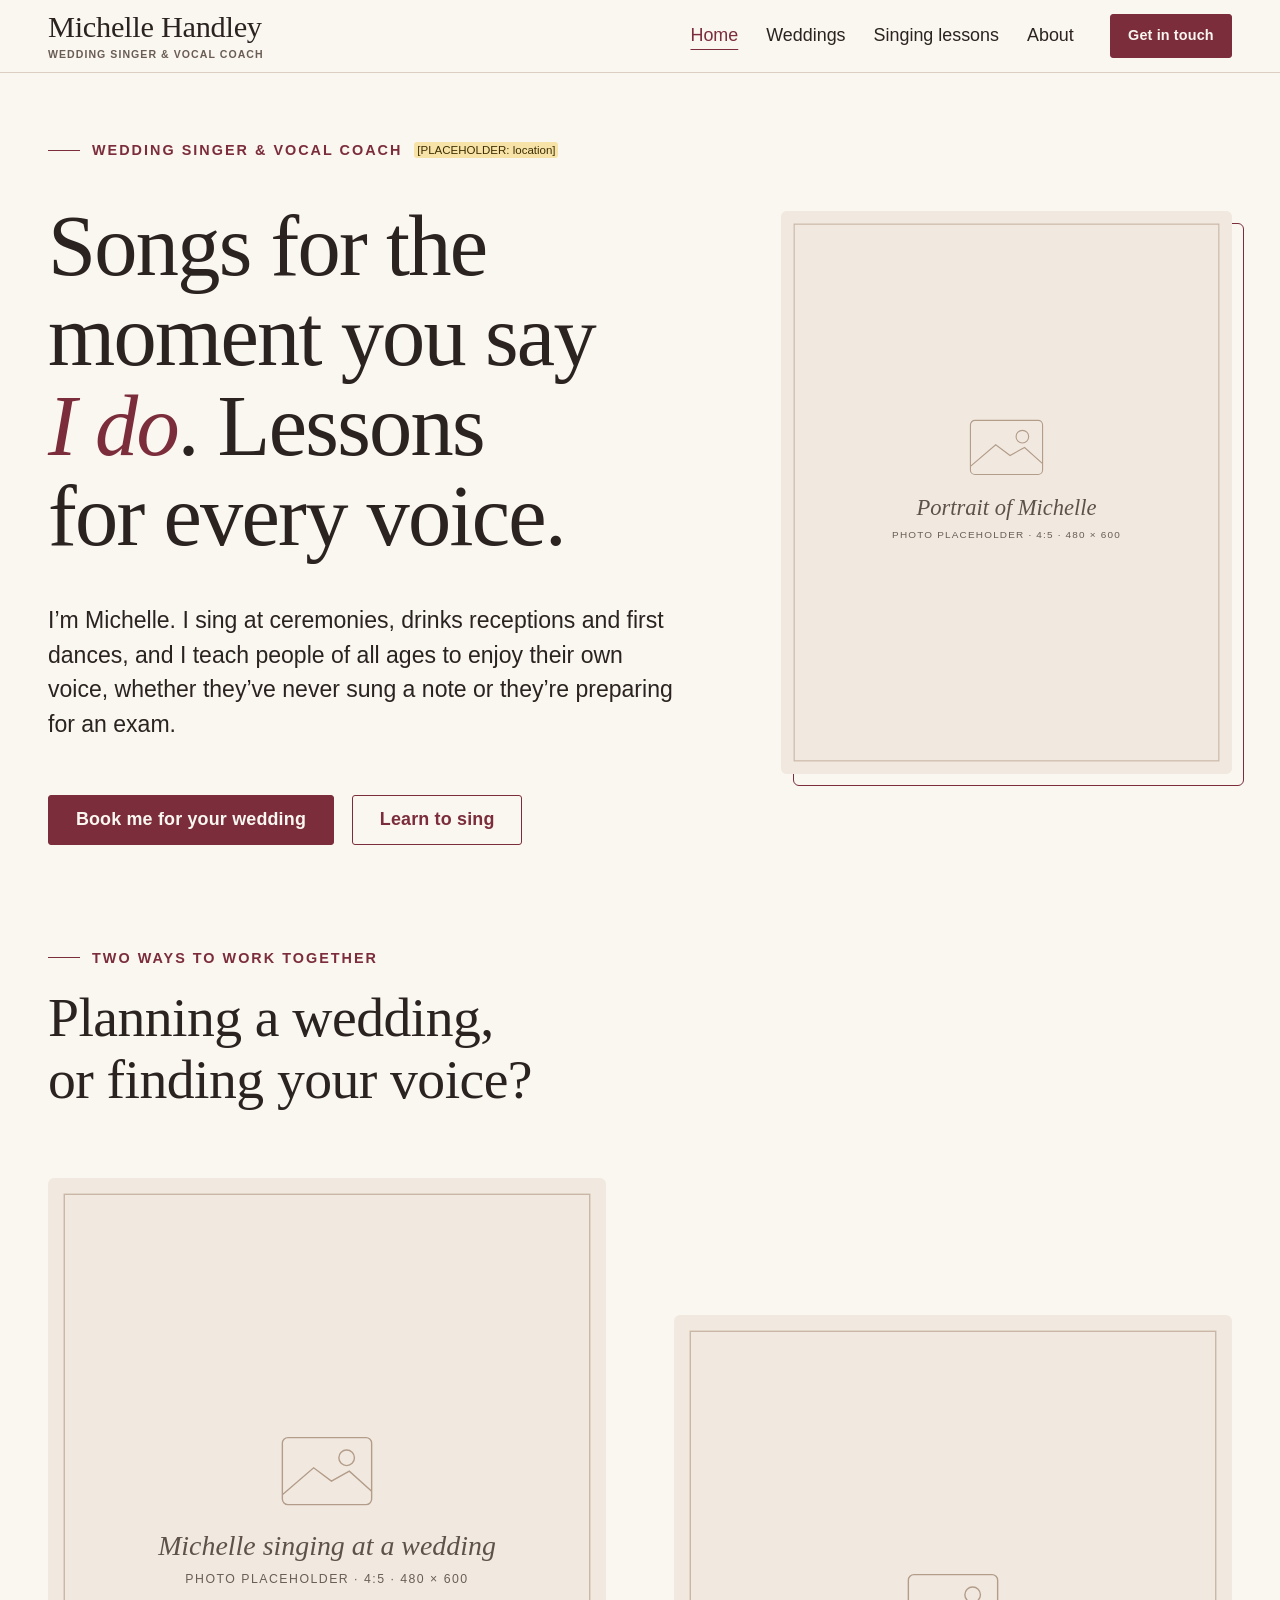
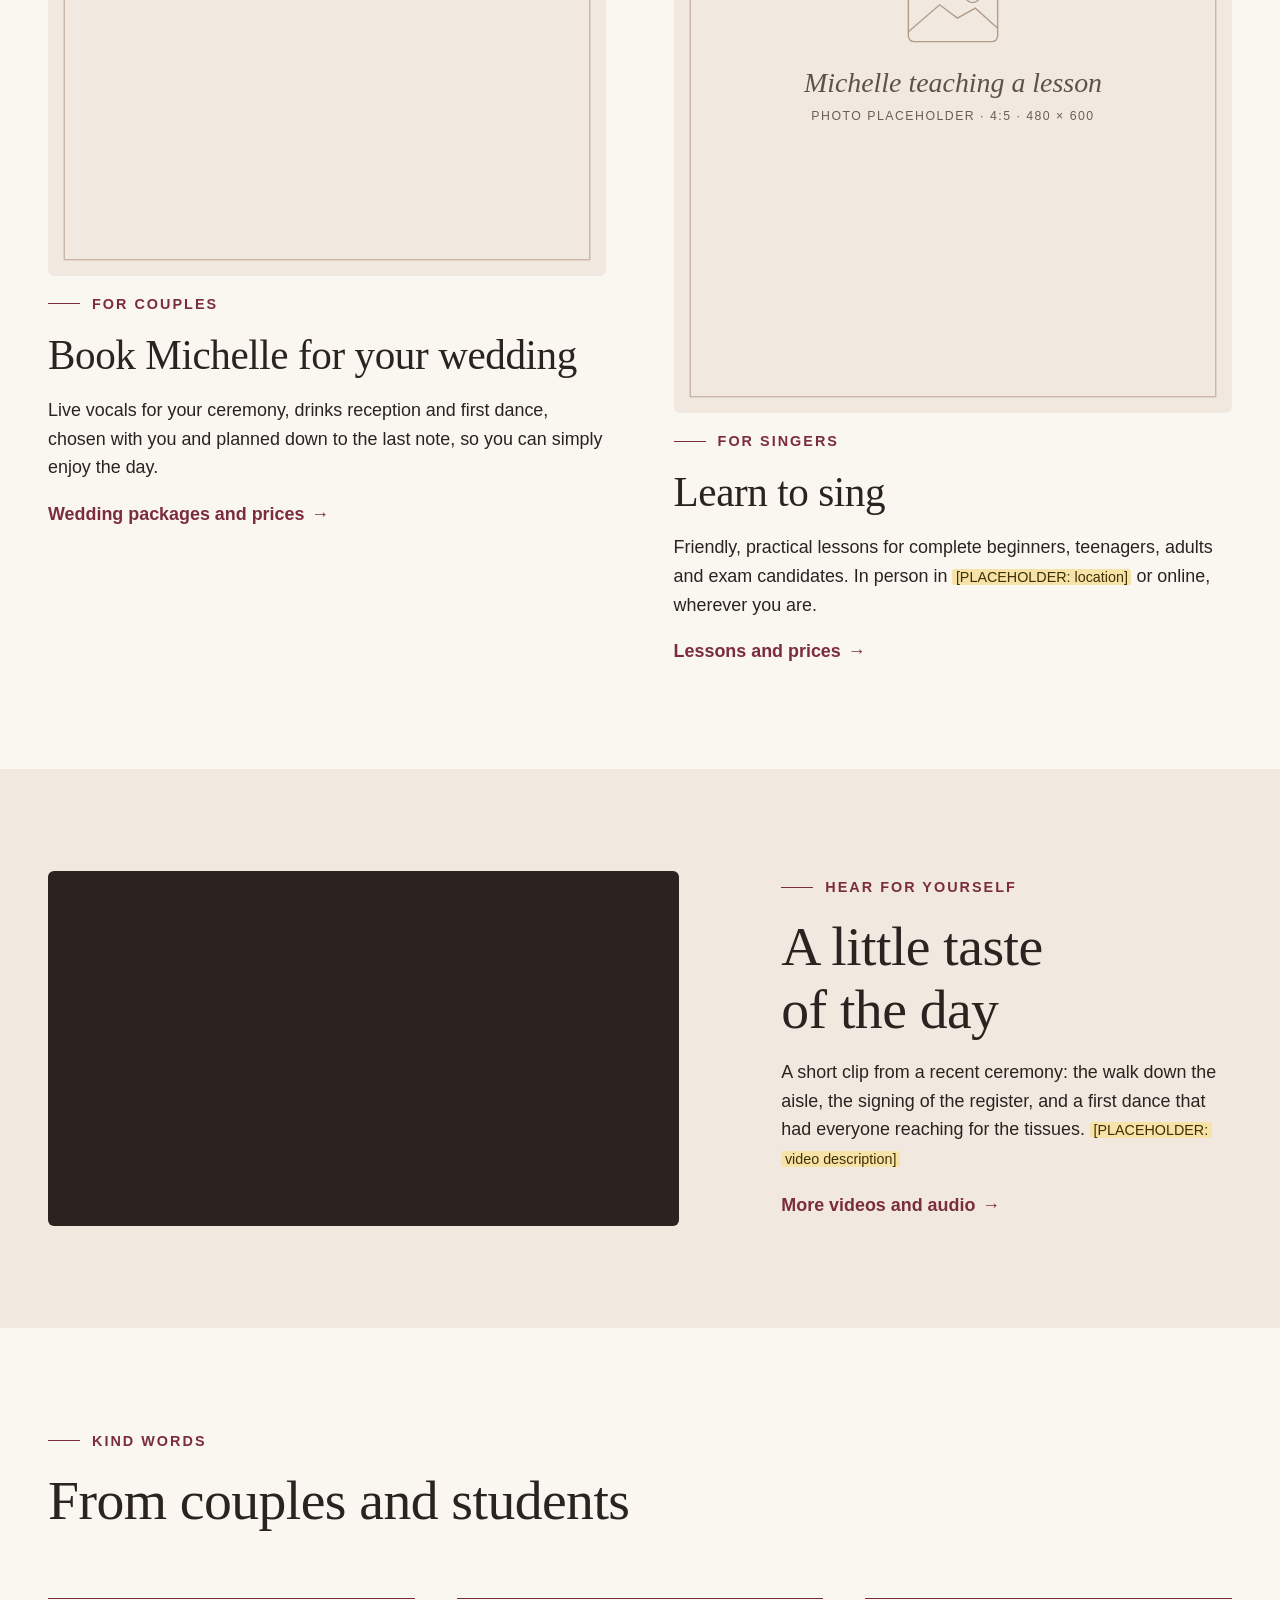
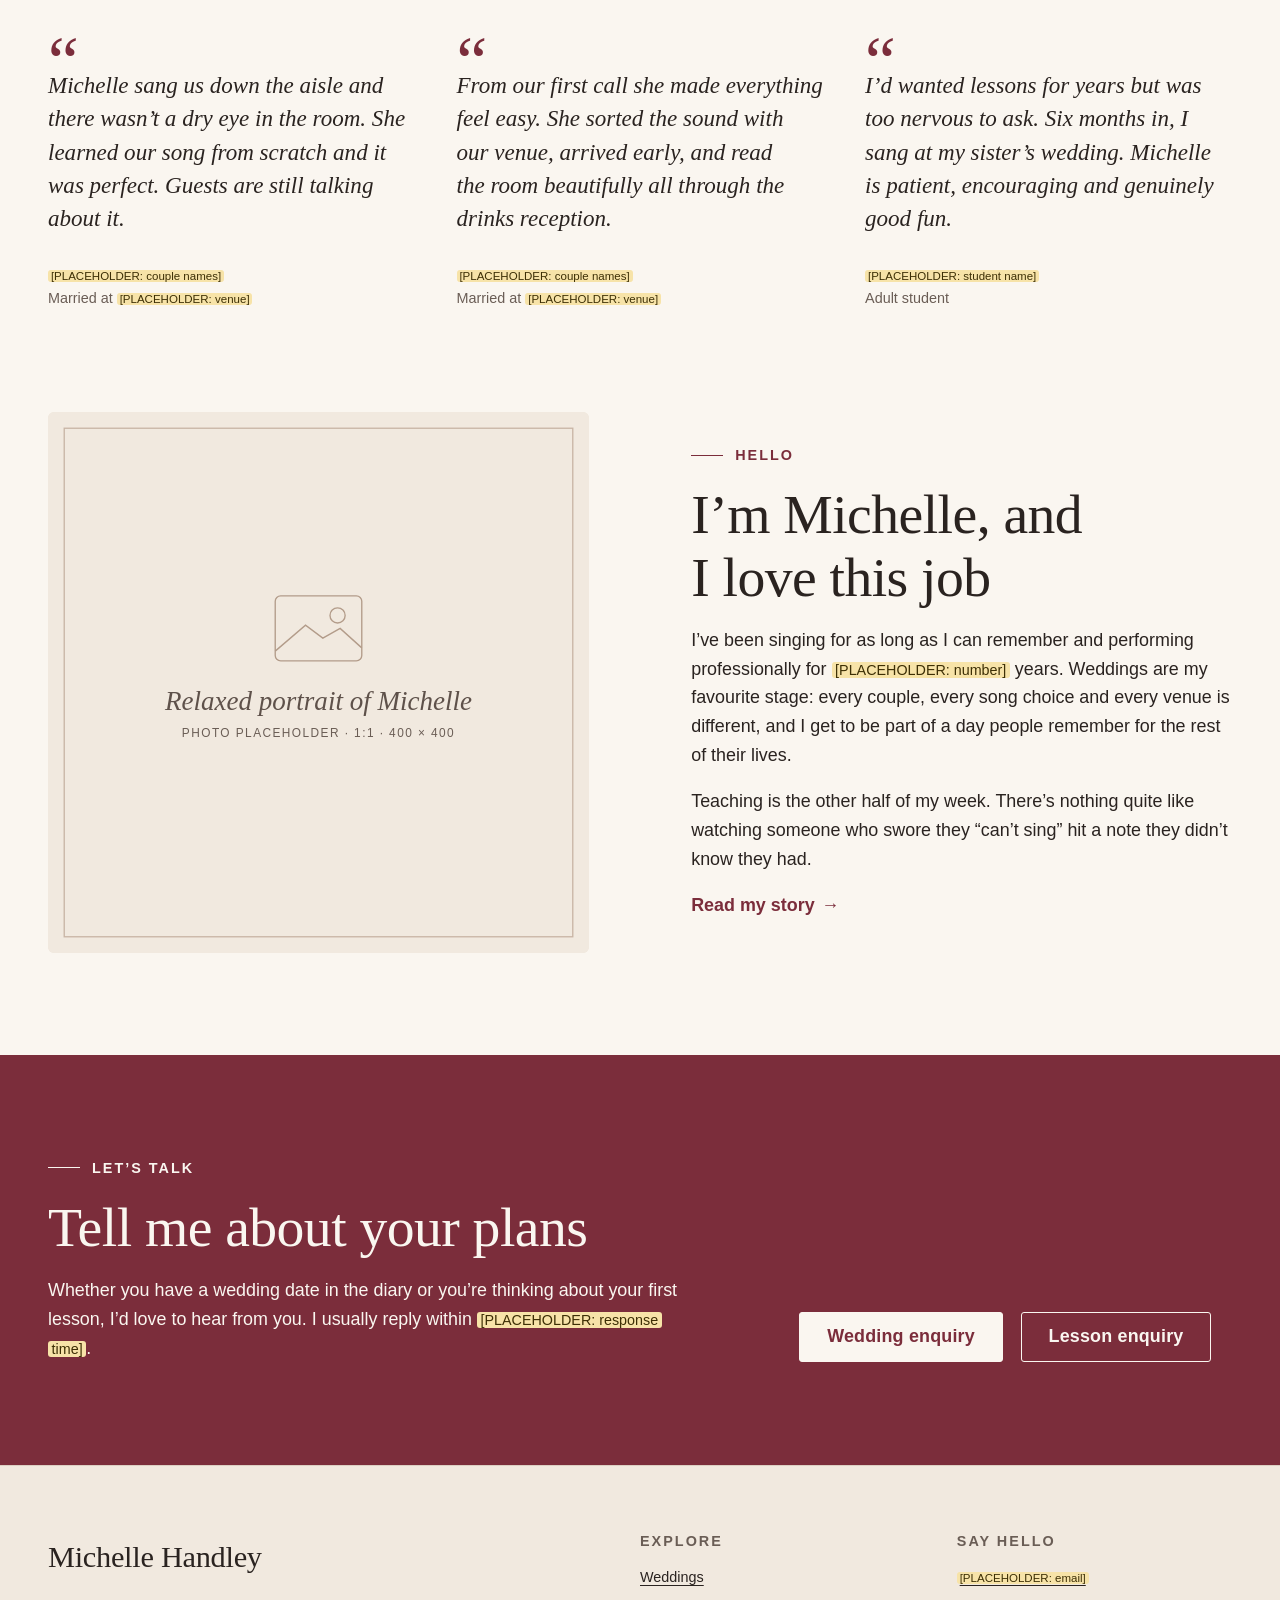
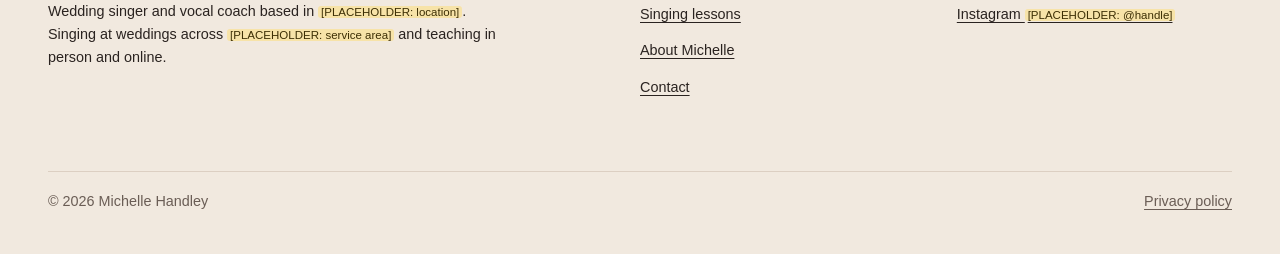
==== index.html @ 35828128 "Initial commit: Michelle Handley static marketing site Plain HTML and CSS site for a wedding singer " ====
<!doctype html>
<html lang="en-GB">
<head>
  <meta charset="utf-8">
  <meta name="viewport" content="width=device-width, initial-scale=1">
  <title>Michelle Handley | Wedding Singer &amp; Vocal Coach</title>
  <meta name="description" content="Michelle Handley is a wedding singer and vocal coach. Live vocals for your ceremony, drinks reception and first dance, plus friendly singing lessons for every age and stage.">
  <!-- PLACEHOLDER: domain. Replace every "https://michellehandley.example" in the project with the live domain. -->
  <link rel="canonical" href="https://michellehandley.example/">

  <!-- Styles, plus the body font preloaded because it paints most of the text -->
  <link rel="preload" href="/fonts/instrument-sans-var.woff2" as="font" type="font/woff2" crossorigin>
  <link rel="stylesheet" href="/css/base.css">
  <link rel="stylesheet" href="/css/components.css">
  <link rel="stylesheet" href="/css/pages.css">

  <!-- Icons and theme -->
  <link rel="icon" href="/favicon.ico" sizes="48x48">
  <link rel="icon" href="/images/icons/favicon.svg" type="image/svg+xml">
  <link rel="apple-touch-icon" href="/images/icons/apple-touch-icon.png">
  <link rel="manifest" href="/site.webmanifest">
  <meta name="theme-color" content="#faf6f0" media="(prefers-color-scheme: light)">
  <meta name="theme-color" content="#1e1917" media="(prefers-color-scheme: dark)">

  <!-- Social sharing (Open Graph and Twitter/X) -->
  <meta property="og:type" content="website">
  <meta property="og:site_name" content="Michelle Handley">
  <meta property="og:locale" content="en_GB">
  <meta property="og:title" content="Michelle Handley | Wedding Singer &amp; Vocal Coach">
  <meta property="og:description" content="Michelle Handley is a wedding singer and vocal coach. Live vocals for your ceremony, drinks reception and first dance, plus friendly singing lessons for every age and stage.">
  <meta property="og:url" content="https://michellehandley.example/">
  <meta property="og:image" content="https://michellehandley.example/images/og-image.jpg">
  <meta property="og:image:width" content="1200">
  <meta property="og:image:height" content="630">
  <meta property="og:image:alt" content="Michelle Handley, wedding singer and vocal coach">
  <meta name="twitter:card" content="summary_large_image">
  <meta name="twitter:title" content="Michelle Handley | Wedding Singer &amp; Vocal Coach">
  <meta name="twitter:description" content="Michelle Handley is a wedding singer and vocal coach. Live vocals for your ceremony, drinks reception and first dance, plus friendly singing lessons for every age and stage.">
  <meta name="twitter:image" content="https://michellehandley.example/images/og-image.jpg">

  <!-- Structured data: Person + LocalBusiness.
       PLACEHOLDER: update email, Instagram URL, location, service area and price range below. -->
  <script type="application/ld+json">
  {
    "@context": "https://schema.org",
    "@graph": [
      {
        "@type": "Person",
        "@id": "https://michellehandley.example/#michelle",
        "name": "Michelle Handley",
        "jobTitle": "Wedding singer and vocal coach",
        "url": "https://michellehandley.example/",
        "image": "https://michellehandley.example/images/og-image.jpg",
        "email": "mailto:hello@michellehandley.example",
        "sameAs": ["https://www.instagram.com/PLACEHOLDER-handle/"],
        "worksFor": { "@id": "https://michellehandley.example/#business" }
      },
      {
        "@type": "LocalBusiness",
        "@id": "https://michellehandley.example/#business",
        "name": "Michelle Handley, Wedding Singer and Vocal Coach",
        "description": "Live wedding singing for ceremonies, drinks receptions and first dances, plus singing lessons in person and online.",
        "url": "https://michellehandley.example/",
        "image": "https://michellehandley.example/images/og-image.jpg",
        "email": "hello@michellehandley.example",
        "founder": { "@id": "https://michellehandley.example/#michelle" },
        "address": {
          "@type": "PostalAddress",
          "addressLocality": "PLACEHOLDER: town or city",
          "addressCountry": "PLACEHOLDER: country code, e.g. GB"
        },
        "areaServed": "PLACEHOLDER: service area",
        "priceRange": "PLACEHOLDER: price range",
        "sameAs": ["https://www.instagram.com/PLACEHOLDER-handle/"],
        "makesOffer": [
          { "@type": "Offer", "itemOffered": { "@type": "Service", "name": "Wedding singing", "url": "https://michellehandley.example/weddings.html" } },
          { "@type": "Offer", "itemOffered": { "@type": "Service", "name": "Singing lessons", "url": "https://michellehandley.example/lessons.html" } }
        ]
      }
    ]
  }
  </script>
</head>
<body>
  <a class="skip-link" href="#main">Skip to main content</a>

  <!-- ==================================================================
       Site header: identical on every page. Only aria-current moves.
       ================================================================== -->
  <header class="site-header">
    <div class="wrap site-header__inner">
      <a class="brand" href="/">
        <span class="brand__name">Michelle Handley</span>
        <span class="brand__tag">Wedding singer &amp; vocal coach</span>
      </a>

      <!-- CSS-only menu: this checkbox opens the nav panel on small screens -->
      <input class="nav-toggle" type="checkbox" id="nav-toggle" aria-controls="site-nav">
      <label class="nav-toggle__label" for="nav-toggle">
        <span class="nav-toggle__icon" aria-hidden="true"></span>
        Menu
      </label>

      <nav class="site-nav" id="site-nav" aria-label="Main">
        <ul class="site-nav__list" role="list">
          <li><a class="site-nav__link" href="/" aria-current="page">Home</a></li>
          <li><a class="site-nav__link" href="/weddings.html">Weddings</a></li>
          <li><a class="site-nav__link" href="/lessons.html">Singing lessons</a></li>
          <li><a class="site-nav__link" href="/about.html">About</a></li>
          <li class="site-nav__item--cta"><a class="button button--small" href="/contact.html">Get in touch</a></li>
        </ul>
      </nav>
    </div>
  </header>

  <main id="main">

    <!-- Hero ================================================================ -->
    <section class="hero" aria-labelledby="hero-title">
      <div class="wrap hero__grid">
        <div class="stack stack--l">
          <p class="eyebrow">Wedding singer &amp; vocal coach <!-- PLACEHOLDER: location --><span class="ph">[PLACEHOLDER: location]</span></p>
          <h1 class="hero__title" id="hero-title">Songs for the moment you say <em>I&nbsp;do</em>. Lessons for every voice.</h1>
          <p class="lede">I’m Michelle. I sing at ceremonies, drinks receptions and first dances, and I teach people of all ages to enjoy their own voice, whether they’ve never sung a note or they’re preparing for an exam.</p>
          <div class="cluster hero__actions">
            <a class="button" href="/weddings.html">Book me for your wedding</a>
            <a class="button button--secondary" href="/lessons.html">Learn to sing</a>
          </div>
        </div>

        <figure class="frame frame--offset">
          <picture>
            <!-- PLACEHOLDER: photo, hero portrait of Michelle (4:5). See README, "Swapping in real photos". -->
            <img
              src="/images/placeholders/home-hero-800.svg"
              srcset="/images/placeholders/home-hero-480.svg 480w, /images/placeholders/home-hero-800.svg 800w, /images/placeholders/home-hero-1200.svg 1200w"
              sizes="(min-width: 74rem) 29rem, (min-width: 52rem) 40vw, calc(100vw - 2rem)"
              width="800" height="1000"
              alt="Michelle Handley smiling, microphone in hand, in a sunlit wedding venue"
              fetchpriority="high" decoding="async">
          </picture>
        </figure>
      </div>
    </section>

    <!-- Two paths ============================================================ -->
    <section class="section section--flush-top" aria-labelledby="paths-title">
      <div class="wrap">
        <div class="section-head">
          <p class="eyebrow">Two ways to work together</p>
          <h2 id="paths-title">Planning a wedding, or finding your voice?</h2>
        </div>

        <div class="paths">
          <article class="path">
            <div class="path__media">
              <picture>
                <!-- PLACEHOLDER: photo, Michelle singing at a wedding (4:5) -->
                <img
                  src="/images/placeholders/path-weddings-800.svg"
                  srcset="/images/placeholders/path-weddings-480.svg 480w, /images/placeholders/path-weddings-800.svg 800w, /images/placeholders/path-weddings-1200.svg 1200w"
                  sizes="(min-width: 74rem) 35rem, (min-width: 48rem) 45vw, calc(100vw - 2rem)"
                  width="800" height="1000"
                  alt="Michelle singing beside a flower arch as guests look on"
                  loading="lazy" decoding="async">
              </picture>
            </div>
            <p class="eyebrow">For couples</p>
            <h3 class="path__title"><a class="path__link" href="/weddings.html">Book Michelle for your wedding</a></h3>
            <p>Live vocals for your ceremony, drinks reception and first dance, chosen with you and planned down to the last note, so you can simply enjoy the day.</p>
            <p class="path__cue link-arrow" aria-hidden="true">Wedding packages and prices</p>
          </article>

          <article class="path">
            <div class="path__media">
              <picture>
                <!-- PLACEHOLDER: photo, Michelle teaching a student at the piano (4:5) -->
                <img
                  src="/images/placeholders/path-lessons-800.svg"
                  srcset="/images/placeholders/path-lessons-480.svg 480w, /images/placeholders/path-lessons-800.svg 800w, /images/placeholders/path-lessons-1200.svg 1200w"
                  sizes="(min-width: 74rem) 35rem, (min-width: 48rem) 45vw, calc(100vw - 2rem)"
                  width="800" height="1000"
                  alt="Michelle at the piano, smiling as a student sings"
                  loading="lazy" decoding="async">
              </picture>
            </div>
            <p class="eyebrow">For singers</p>
            <h3 class="path__title"><a class="path__link" href="/lessons.html">Learn to sing</a></h3>
            <p>Friendly, practical lessons for complete beginners, teenagers, adults and exam candidates. In person in <!-- PLACEHOLDER: location --><span class="ph">[PLACEHOLDER: location]</span> or online, wherever you are.</p>
            <p class="path__cue link-arrow" aria-hidden="true">Lessons and prices</p>
          </article>
        </div>
      </div>
    </section>

    <!-- Video ================================================================ -->
    <section class="section section--surface" aria-labelledby="video-title">
      <div class="wrap split split--wide-first">
        <div class="media">
          <!-- PLACEHOLDER: YouTube video ID. Replace VIDEO_ID with the ID of the showreel. -->
          <iframe
            src="https://www.youtube-nocookie.com/embed/VIDEO_ID?rel=0"
            title="Video: Michelle Handley singing at a wedding ceremony"
            loading="lazy"
            allow="accelerometer; autoplay; clipboard-write; encrypted-media; gyroscope; picture-in-picture; web-share"
            referrerpolicy="strict-origin-when-cross-origin"
            allowfullscreen></iframe>
        </div>
        <div class="stack">
          <p class="eyebrow">Hear for yourself</p>
          <h2 id="video-title">A little taste of the day</h2>
          <p>A short clip from a recent ceremony: the walk down the aisle, the signing of the register, and a first dance that had everyone reaching for the tissues. <!-- PLACEHOLDER: video description --><span class="ph">[PLACEHOLDER: video description]</span></p>
          <p><a class="link-arrow" href="/weddings.html#listen">More videos and audio</a></p>
        </div>
      </div>
    </section>

    <!-- Testimonials ========================================================= -->
    <section class="section" aria-labelledby="kind-words-title">
      <div class="wrap">
        <div class="section-head">
          <p class="eyebrow">Kind words</p>
          <h2 id="kind-words-title">From couples and students</h2>
        </div>

        <!-- Focusable so keyboard users can scroll the strip on small screens -->
        <ul class="testimonials" role="list" tabindex="0" aria-label="Testimonials">
          <li>
            <!-- PLACEHOLDER: testimonial. Replace with a real review and permission to use it. -->
            <figure class="quote">
              <blockquote class="quote__text"><p>Michelle sang us down the aisle and there wasn’t a dry eye in the room. She learned our song from scratch and it was perfect. Guests are still talking about it.</p></blockquote>
              <figcaption class="quote__cite">
                <span class="quote__name"><!-- PLACEHOLDER: couple names --><span class="ph">[PLACEHOLDER: couple names]</span></span>
                Married at <!-- PLACEHOLDER: venue --><span class="ph">[PLACEHOLDER: venue]</span>
              </figcaption>
            </figure>
          </li>
          <li>
            <!-- PLACEHOLDER: testimonial. Replace with a real review and permission to use it. -->
            <figure class="quote">
              <blockquote class="quote__text"><p>From our first call she made everything feel easy. She sorted the sound with our venue, arrived early, and read the room beautifully all through the drinks reception.</p></blockquote>
              <figcaption class="quote__cite">
                <span class="quote__name"><!-- PLACEHOLDER: couple names --><span class="ph">[PLACEHOLDER: couple names]</span></span>
                Married at <!-- PLACEHOLDER: venue --><span class="ph">[PLACEHOLDER: venue]</span>
              </figcaption>
            </figure>
          </li>
          <li>
            <!-- PLACEHOLDER: testimonial. Replace with a real review and permission to use it. -->
            <figure class="quote">
              <blockquote class="quote__text"><p>I’d wanted lessons for years but was too nervous to ask. Six months in, I sang at my sister’s wedding. Michelle is patient, encouraging and genuinely good fun.</p></blockquote>
              <figcaption class="quote__cite">
                <span class="quote__name"><!-- PLACEHOLDER: student name --><span class="ph">[PLACEHOLDER: student name]</span></span>
                Adult student
              </figcaption>
            </figure>
          </li>
        </ul>
      </div>
    </section>

    <!-- About teaser ========================================================= -->
    <section class="section section--flush-top" aria-labelledby="hello-title">
      <div class="wrap split">
        <figure class="frame">
          <picture>
            <!-- PLACEHOLDER: photo, relaxed portrait of Michelle (1:1) -->
            <img
              src="/images/placeholders/home-about-800.svg"
              srcset="/images/placeholders/home-about-400.svg 400w, /images/placeholders/home-about-800.svg 800w"
              sizes="(min-width: 74rem) 34rem, (min-width: 48rem) 45vw, calc(100vw - 2rem)"
              width="800" height="800"
              alt="Michelle Handley laughing, sitting at a piano"
              loading="lazy" decoding="async">
          </picture>
        </figure>
        <div class="stack">
          <p class="eyebrow">Hello</p>
          <h2 id="hello-title">I’m Michelle, and I love this job</h2>
          <p>I’ve been singing for as long as I can remember and performing professionally for <!-- PLACEHOLDER: years performing --><span class="ph">[PLACEHOLDER: number]</span> years. Weddings are my favourite stage: every couple, every song choice and every venue is different, and I get to be part of a day people remember for the rest of their lives.</p>
          <p>Teaching is the other half of my week. There’s nothing quite like watching someone who swore they “can’t sing” hit a note they didn’t know they had.</p>
          <p><a class="link-arrow" href="/about.html">Read my story</a></p>
        </div>
      </div>
    </section>

    <!-- Closing call to action =============================================== -->
    <section class="cta-band" aria-labelledby="cta-title">
      <div class="wrap cta-band__inner">
        <div class="stack">
          <p class="eyebrow">Let’s talk</p>
          <h2 id="cta-title">Tell me about your plans</h2>
          <p>Whether you have a wedding date in the diary or you’re thinking about your first lesson, I’d love to hear from you. I usually reply within <!-- PLACEHOLDER: response time --><span class="ph">[PLACEHOLDER: response time]</span>.</p>
        </div>
        <div class="cluster">
          <a class="button button--inverse" href="/weddings.html#enquire">Wedding enquiry</a>
          <a class="button button--inverse-outline" href="/lessons.html#enquire">Lesson enquiry</a>
        </div>
      </div>
    </section>

  </main>

  <!-- ==================================================================
       Site footer: identical on every page
       ================================================================== -->
  <footer class="site-footer">
    <div class="wrap">
      <div class="site-footer__grid">
        <div class="site-footer__intro stack">
          <p class="brand__name">Michelle Handley</p>
          <p>Wedding singer and vocal coach based in <!-- PLACEHOLDER: location --><span class="ph">[PLACEHOLDER: location]</span>. Singing at weddings across <!-- PLACEHOLDER: service area --><span class="ph">[PLACEHOLDER: service area]</span> and teaching in person and online.</p>
        </div>

        <div>
          <h2 class="site-footer__heading">Explore</h2>
          <ul class="site-footer__list" role="list">
            <li><a href="/weddings.html">Weddings</a></li>
            <li><a href="/lessons.html">Singing lessons</a></li>
            <li><a href="/about.html">About Michelle</a></li>
            <li><a href="/contact.html">Contact</a></li>
          </ul>
        </div>

        <div>
          <h2 class="site-footer__heading">Say hello</h2>
          <ul class="site-footer__list" role="list">
            <!-- PLACEHOLDER: email. Update the mailto address and the visible text. -->
            <li><a href="mailto:hello@michellehandley.example"><!-- PLACEHOLDER: email --><span class="ph">[PLACEHOLDER: email]</span></a></li>
            <!-- PLACEHOLDER: Instagram handle. Update the URL and the visible text. -->
            <li><a href="https://www.instagram.com/" rel="me">Instagram <!-- PLACEHOLDER: @handle --><span class="ph">[PLACEHOLDER: @handle]</span></a></li>
          </ul>
        </div>
      </div>

      <div class="site-footer__base">
        <p>&copy; 2026 Michelle Handley</p>
        <p><a href="/privacy.html">Privacy policy</a></p>
      </div>
    </div>
  </footer>
</body>
</html>
---- css/base.css ----
/* ==========================================================================
   base.css
   1. Design tokens (edit here to rebrand the whole site)
   2. Fonts and metric-matched fallbacks
   3. Reset
   4. Typography
   5. Utilities
   ========================================================================== */


/* 1. Design tokens
   ========================================================================== */

:root {
  color-scheme: light dark;

  /* Colour: soft neutrals plus one rich accent (claret) */
  --color-bg: #faf6f0;          /* ivory: page background */
  --color-surface: #f1e9df;     /* linen: alternating bands, cards */
  --color-ink: #2a2320;         /* body text */
  --color-ink-muted: #6a5d55;   /* captions, hints, input borders */
  --color-accent: #7b2d3b;      /* claret: links, buttons, rules */
  --color-accent-hover: #5c1f2b;
  --color-on-accent: #faf6f0;   /* text on accent backgrounds */
  --color-rule: #dccfc2;        /* hairlines */
  --color-focus: #7b2d3b;
  --color-band: #7b2d3b;        /* closing call-to-action band */
  --color-on-band: #faf6f0;
  --color-media: #2a2320;       /* letterbox behind video embeds */
  --color-mark: #f7e3a8;        /* placeholder highlighter */
  --color-mark-ink: #3d2f05;

  /* Type families (fallbacks are metric-matched below) */
  --font-display: "Fraunces", "Fraunces Fallback", Georgia, "Times New Roman", serif;
  --font-body: "Instrument Sans", "Instrument Sans Fallback", -apple-system, BlinkMacSystemFont, "Segoe UI", Arial, sans-serif;

  /* Fluid type scale: 320px to 1280px viewports */
  --step--1: clamp(0.84rem, 0.82rem + 0.1vw, 0.9rem);
  --step-0: clamp(1rem, 0.96rem + 0.2vw, 1.125rem);
  --step-1: clamp(1.2rem, 1.12rem + 0.4vw, 1.45rem);
  --step-2: clamp(1.44rem, 1.28rem + 0.8vw, 1.9rem);
  --step-3: clamp(1.73rem, 1.45rem + 1.4vw, 2.6rem);
  --step-4: clamp(2.07rem, 1.6rem + 2.35vw, 3.5rem);
  --step-5: clamp(2.35rem, 1.65rem + 3.5vw, 4.6rem);

  /* Fluid spacing */
  --space-3xs: 0.25rem;
  --space-2xs: 0.5rem;
  --space-xs: 0.75rem;
  --space-s: clamp(1rem, 0.95rem + 0.25vw, 1.125rem);
  --space-m: clamp(1.5rem, 1.4rem + 0.5vw, 1.75rem);
  --space-l: clamp(2rem, 1.8rem + 1vw, 2.75rem);
  --space-xl: clamp(3rem, 2.6rem + 2vw, 4.5rem);
  --space-2xl: clamp(4rem, 3.2rem + 4vw, 7rem);
  --space-3xl: clamp(5rem, 3.8rem + 6vw, 10rem);

  /* Layout */
  --gutter: clamp(1rem, 4vw, 2.5rem);
  --width-page: 74rem;
  --width-narrow: 44rem;
  --measure: 65ch;

  /* Shape and depth */
  --radius-s: 3px;
  --radius-m: 6px;
  --radius-pill: 999px;
  --shadow-soft: 0 1px 2px rgb(42 35 32 / 0.06), 0 12px 32px -12px rgb(42 35 32 / 0.18);

  /* Motion */
  --ease: cubic-bezier(0.2, 0.7, 0.2, 1);
  --duration: 180ms;
}

/* Warm dark theme: only colour tokens change */
@media (prefers-color-scheme: dark) {
  :root {
    --color-bg: #1e1917;
    --color-surface: #2a2320;
    --color-ink: #f3ece3;
    --color-ink-muted: #bfb2a7;
    --color-accent: #e3a3ae;
    --color-accent-hover: #f0c3cb;
    --color-on-accent: #1e1917;
    --color-rule: #463a34;
    --color-focus: #e3a3ae;
    --color-band: #4d1b26;
    --color-on-band: #f3ece3;
    --color-media: #0f0c0b;
    --color-mark: #574513;
    --color-mark-ink: #f7e3a8;
    --shadow-soft: 0 1px 2px rgb(0 0 0 / 0.3), 0 12px 32px -12px rgb(0 0 0 / 0.5);
  }
}


/* 2. Fonts (self-hosted, OFL licensed, latin subset)
   ========================================================================== */

@font-face {
  font-family: "Fraunces";
  src: url("/fonts/fraunces-var.woff2") format("woff2");
  font-weight: 100 900;
  font-style: normal;
  font-display: swap;
}

@font-face {
  font-family: "Fraunces";
  src: url("/fonts/fraunces-var-italic.woff2") format("woff2");
  font-weight: 100 900;
  font-style: italic;
  font-display: swap;
}

@font-face {
  font-family: "Instrument Sans";
  src: url("/fonts/instrument-sans-var.woff2") format("woff2");
  font-weight: 400 700;
  font-style: normal;
  font-display: swap;
}

/* Fallbacks sized to match the web fonts, so the swap barely moves the layout.
   Values measured against Georgia and Arial at weight 400. */
@font-face {
  font-family: "Fraunces Fallback";
  src: local("Georgia");
  size-adjust: 105.6%;
  ascent-override: 92.7%;
  descent-override: 24.2%;
  line-gap-override: 0%;
}

@font-face {
  font-family: "Instrument Sans Fallback";
  src: local("Arial"), local("ArialMT");
  size-adjust: 101.9%;
  ascent-override: 95.2%;
  descent-override: 24.5%;
  line-gap-override: 0%;
}


/* 3. Reset
   ========================================================================== */

*,
*::before,
*::after {
  box-sizing: border-box;
}

* {
  margin: 0;
}

html {
  -webkit-text-size-adjust: 100%;
  text-size-adjust: 100%;
  scroll-padding-top: var(--space-l);
}

@media (prefers-reduced-motion: no-preference) {
  html {
    scroll-behavior: smooth;
  }
}

body {
  min-height: 100dvh;
  background-color: var(--color-bg);
  color: var(--color-ink);
  font-family: var(--font-body);
  font-size: var(--step-0);
  line-height: 1.6;
  -webkit-font-smoothing: antialiased;
}

img,
picture,
svg,
video,
iframe {
  display: block;
  max-width: 100%;
}

img {
  height: auto;
}

input,
button,
textarea,
select {
  font: inherit;
  color: inherit;
}

ul[role="list"],
ol[role="list"] {
  list-style: none;
  padding: 0;
}

/* Stop long words or URLs breaking narrow layouts */
p,
li,
dd,
h1,
h2,
h3,
blockquote {
  overflow-wrap: break-word;
}

@media (prefers-reduced-motion: reduce) {
  *,
  *::before,
  *::after {
    animation-duration: 0.01ms !important;
    animation-iteration-count: 1 !important;
    transition-duration: 0.01ms !important;
    scroll-behavior: auto !important;
  }
}


/* 4. Typography
   ========================================================================== */

h1,
h2,
h3,
h4 {
  font-family: var(--font-display);
  font-weight: 400;
  line-height: 1.12;
  letter-spacing: -0.01em;
  text-wrap: balance;
}

h1 {
  font-size: var(--step-5);
  line-height: 1.04;
  letter-spacing: -0.02em;
}

h2 {
  font-size: var(--step-4);
}

h3 {
  font-size: var(--step-2);
}

h4 {
  font-size: var(--step-1);
}

/* Comfortable line length for running text */
p,
dd {
  max-width: var(--measure);
  text-wrap: pretty;
}

a {
  color: var(--color-accent);
  text-decoration-thickness: 1px;
  text-underline-offset: 0.2em;
  transition: color var(--duration) var(--ease);
}

a:hover {
  color: var(--color-accent-hover);
  text-decoration-thickness: 2px;
}

strong {
  font-weight: 600;
}

/* Serif italic accent inside headings, e.g. <h1>Songs for <em>your</em> day</h1> */
:is(h1, h2, h3) em {
  font-style: italic;
  color: var(--color-accent);
}

hr {
  border: 0;
  border-top: 1px solid var(--color-rule);
}

/* Visible, consistent focus ring for keyboard users */
:focus-visible {
  outline: 3px solid var(--color-focus);
  outline-offset: 3px;
  border-radius: var(--radius-s);
}

::selection {
  background-color: var(--color-accent);
  color: var(--color-on-accent);
}


/* 5. Utilities
   ========================================================================== */

/* Hide visually, keep available to screen readers */
.visually-hidden {
  position: absolute !important;
  width: 1px;
  height: 1px;
  padding: 0;
  margin: -1px;
  overflow: hidden;
  clip: rect(0 0 0 0);
  white-space: nowrap;
  border: 0;
}

/* Skip link: off screen until focused */
.skip-link {
  position: absolute;
  top: var(--space-2xs);
  left: var(--space-2xs);
  z-index: 100;
  padding: var(--space-2xs) var(--space-s);
  background-color: var(--color-accent);
  color: var(--color-on-accent);
  font-weight: 600;
  border-radius: var(--radius-s);
  transform: translateY(-200%);
}

.skip-link:focus {
  transform: none;
  color: var(--color-on-accent);
}

/* Placeholder marker. Every instance also sits next to a
   <!-- PLACEHOLDER: ... --> comment. Search the project for "PLACEHOLDER". */
.ph {
  background-color: var(--color-mark);
  color: var(--color-mark-ink);
  padding: 0 0.25em;
  border-radius: var(--radius-s);
  font-family: var(--font-body);
  font-style: normal;
  font-size: 0.8em;
  font-weight: 500;
  letter-spacing: 0;
  text-transform: none;
  -webkit-box-decoration-break: clone;
  box-decoration-break: clone;
}

/* Small uppercase label above headings, led by a short claret rule */
.eyebrow {
  display: flex;
  flex-wrap: wrap;
  align-items: center;
  gap: var(--space-2xs) var(--space-xs);
  font-family: var(--font-body);
  font-size: var(--step--1);
  font-weight: 600;
  letter-spacing: 0.14em;
  line-height: 1.4;
  text-transform: uppercase;
  color: var(--color-accent);
}

.eyebrow::before {
  content: "";
  flex: none;
  width: 2rem;
  height: 1px;
  background-color: currentColor;
}

.lede {
  font-size: var(--step-1);
  line-height: 1.5;
}

.muted {
  color: var(--color-ink-muted);
}
---- css/components.css ----
/* ==========================================================================
   components.css
   1. Layout primitives
   2. Header and navigation
   3. Footer
   4. Buttons and links
   5. Images and media
   6. Content components
   7. FAQ
   8. Forms
   ========================================================================== */


/* 1. Layout primitives
   ========================================================================== */

/* Centred page column with fluid side gutters */
.wrap {
  width: min(100% - 2 * var(--gutter), var(--width-page));
  margin-inline: auto;
}

.wrap--narrow {
  width: min(100% - 2 * var(--gutter), var(--width-narrow));
}

/* Vertical rhythm for a section of the page */
.section {
  padding-block: var(--space-2xl);
}

.section--surface {
  background-color: var(--color-surface);
}

.section--flush-top {
  padding-block-start: 0;
}

/* Even vertical spacing between children. Set on each stack so nested
   stacks don't inherit a parent's spacing. */
.stack {
  --stack: var(--space-s);
}

.stack > * + * {
  margin-block-start: var(--stack);
}

.stack--l {
  --stack: var(--space-l);
}

/* Horizontal group that wraps, e.g. buttons */
.cluster {
  display: flex;
  flex-wrap: wrap;
  align-items: center;
  gap: var(--space-s);
}

/* Two columns from tablet up */
.split {
  display: grid;
  gap: var(--space-xl);
  align-items: center;
}

@media (min-width: 48rem) {
  .split {
    grid-template-columns: repeat(2, minmax(0, 1fr));
    gap: var(--space-2xl);
  }

  .split--wide-first {
    grid-template-columns: minmax(0, 7fr) minmax(0, 5fr);
  }

  .split--top {
    align-items: start;
  }
}

/* Section introduction: eyebrow, heading, optional lede */
.section-head {
  display: grid;
  gap: var(--space-s);
  max-width: 46rem;
  margin-block-end: var(--space-xl);
}

@media (min-width: 60rem) {
  .section-head--split {
    grid-template-columns: repeat(2, minmax(0, 1fr));
    column-gap: var(--space-2xl);
    align-items: end;
    max-width: none;
  }

  .section-head--split > .eyebrow {
    grid-column: 1 / -1;
  }
}


/* 2. Header and navigation
   Mobile menu is CSS only: a real (visually hidden but focusable) checkbox
   toggles the panel. Space bar opens and closes it from the keyboard.
   ========================================================================== */

.site-header {
  position: relative;
  z-index: 10;
  background-color: var(--color-bg);
  border-block-end: 1px solid var(--color-rule);
}

.site-header__inner {
  display: flex;
  align-items: center;
  justify-content: space-between;
  gap: var(--space-s);
  min-height: 4.5rem;
}

.brand {
  display: flex;
  flex-direction: column;
  color: var(--color-ink);
  text-decoration: none;
  line-height: 1.1;
}

.brand:hover {
  color: var(--color-ink);
}

.brand__name {
  font-family: var(--font-display);
  font-size: var(--step-2);
  letter-spacing: -0.01em;
}

.brand__tag {
  margin-block-start: 0.3rem;
  font-size: 0.66rem;
  font-weight: 600;
  letter-spacing: 0.1em;
  text-transform: uppercase;
  white-space: nowrap;
  color: var(--color-ink-muted);
}

/* The checkbox stays in the accessibility tree and tab order */
.nav-toggle {
  position: absolute;
  width: 1px;
  height: 1px;
  opacity: 0;
  pointer-events: none;
}

.nav-toggle__label {
  display: inline-flex;
  align-items: center;
  gap: 0.65rem;
  min-height: 44px;
  padding-inline: 1rem;
  border: 1px solid var(--color-ink-muted);
  border-radius: var(--radius-s);
  font-size: var(--step--1);
  font-weight: 600;
  letter-spacing: 0.1em;
  text-transform: uppercase;
  cursor: pointer;
  user-select: none;
}

.nav-toggle:focus-visible + .nav-toggle__label {
  outline: 3px solid var(--color-focus);
  outline-offset: 3px;
}

/* Three-line icon that folds into a cross when open */
.nav-toggle__icon,
.nav-toggle__icon::before,
.nav-toggle__icon::after {
  display: block;
  width: 18px;
  height: 1.5px;
  background-color: currentColor;
  transition: transform var(--duration) var(--ease), background-color var(--duration) var(--ease);
}

.nav-toggle__icon {
  position: relative;
}

.nav-toggle__icon::before,
.nav-toggle__icon::after {
  content: "";
  position: absolute;
  left: 0;
}

.nav-toggle__icon::before {
  top: -6px;
}

.nav-toggle__icon::after {
  top: 6px;
}

.nav-toggle:checked + .nav-toggle__label .nav-toggle__icon {
  background-color: transparent;
}

.nav-toggle:checked + .nav-toggle__label .nav-toggle__icon::before {
  transform: translateY(6px) rotate(45deg);
}

.nav-toggle:checked + .nav-toggle__label .nav-toggle__icon::after {
  transform: translateY(-6px) rotate(-45deg);
}

/* Mobile panel: hidden (and out of the tab order) until toggled */
.site-nav {
  display: none;
  position: absolute;
  inset-inline: 0;
  top: 100%;
  padding: var(--space-2xs) var(--gutter) var(--space-l);
  background-color: var(--color-bg);
  border-block-end: 1px solid var(--color-rule);
  box-shadow: var(--shadow-soft);
}

.nav-toggle:checked ~ .site-nav {
  display: block;
}

.site-nav__list {
  list-style: none;
  padding: 0;
}

.site-nav__link {
  display: block;
  padding-block: 0.8rem;
  border-block-end: 1px solid var(--color-rule);
  font-family: var(--font-display);
  font-size: var(--step-3);
  line-height: 1.2;
  color: var(--color-ink);
  text-decoration: none;
}

.site-nav__link[aria-current="page"] {
  color: var(--color-accent);
  font-style: italic;
}

.site-nav__item--cta {
  margin-block-start: var(--space-m);
}

@media (min-width: 60rem) {
  .nav-toggle,
  .nav-toggle__label {
    display: none;
  }

  .site-nav {
    display: block;
    position: static;
    padding: 0;
    background: none;
    border: 0;
    box-shadow: none;
  }

  .site-nav__list {
    display: flex;
    align-items: center;
    gap: var(--space-m);
  }

  .site-nav__link {
    padding-block: 0.5rem;
    border: 0;
    font-family: var(--font-body);
    font-size: var(--step-0);
    font-weight: 500;
  }

  .site-nav__link:hover,
  .site-nav__link[aria-current="page"] {
    color: var(--color-accent);
    font-style: normal;
    text-decoration: underline;
    text-decoration-thickness: 1px;
    text-underline-offset: 0.45em;
  }

  .site-nav__item--cta {
    margin: 0 0 0 var(--space-2xs);
  }
}


/* 3. Footer
   ========================================================================== */

.site-footer {
  padding-block: var(--space-xl) var(--space-l);
  background-color: var(--color-surface);
  border-block-start: 1px solid var(--color-rule);
  font-size: var(--step--1);
}

.site-footer__grid {
  display: grid;
  gap: var(--space-l);
}

@media (min-width: 48rem) {
  .site-footer__grid {
    grid-template-columns: minmax(0, 2fr) minmax(0, 1fr) minmax(0, 1fr);
  }
}

.site-footer__intro {
  max-width: 28rem;
}

.site-footer__heading {
  margin-block-end: var(--space-xs);
  font-family: var(--font-body);
  font-size: var(--step--1);
  font-weight: 600;
  letter-spacing: 0.14em;
  text-transform: uppercase;
  color: var(--color-ink-muted);
}

.site-footer__list {
  list-style: none;
  padding: 0;
  display: grid;
  gap: var(--space-3xs);
}

.site-footer__list a {
  display: inline-block;
  padding-block: 0.3rem;
  color: var(--color-ink);
}

.site-footer__list a:hover {
  color: var(--color-accent);
}

.site-footer__base {
  display: flex;
  flex-wrap: wrap;
  justify-content: space-between;
  gap: var(--space-xs) var(--space-m);
  margin-block-start: var(--space-xl);
  padding-block-start: var(--space-s);
  border-block-start: 1px solid var(--color-rule);
  color: var(--color-ink-muted);
}

.site-footer__base a {
  color: inherit;
}


/* 4. Buttons and links
   ========================================================================== */

.button {
  display: inline-flex;
  align-items: center;
  justify-content: center;
  gap: 0.5em;
  min-height: 48px;
  padding: 0.75em 1.5em;
  border: 1px solid var(--color-accent);
  border-radius: var(--radius-s);
  background-color: var(--color-accent);
  color: var(--color-on-accent);
  font-family: var(--font-body);
  font-size: var(--step-0);
  font-weight: 600;
  line-height: 1.2;
  letter-spacing: 0.01em;
  text-align: center;
  text-decoration: none;
  cursor: pointer;
  transition: background-color var(--duration) var(--ease), color var(--duration) var(--ease), border-color var(--duration) var(--ease);
}

.button:hover {
  background-color: var(--color-accent-hover);
  border-color: var(--color-accent-hover);
  color: var(--color-on-accent);
  text-decoration: none;
}

.button--secondary {
  background-color: transparent;
  color: var(--color-accent);
}

.button--secondary:hover {
  background-color: var(--color-accent);
  border-color: var(--color-accent);
}

.button--small {
  min-height: 44px;
  padding: 0.6em 1.2em;
  font-size: var(--step--1);
}

/* Text link with a travelling arrow */
.link-arrow {
  display: inline-flex;
  align-items: center;
  gap: 0.4em;
  font-weight: 600;
  text-decoration: none;
}

.link-arrow::after {
  content: "\2192";
  transition: transform var(--duration) var(--ease);
}

.link-arrow:hover::after {
  transform: translateX(4px);
}


/* 5. Images and media
   ========================================================================== */

.frame {
  position: relative;
  isolation: isolate;
}

.frame img {
  width: 100%;
  border-radius: var(--radius-m);
  background-color: var(--color-surface);
}

/* Offset hairline box behind a photo, an editorial accent.
   Offset stays smaller than the gutter so nothing overflows on phones. */
.frame--offset::before {
  content: "";
  position: absolute;
  inset: var(--space-xs) calc(-1 * var(--space-xs)) calc(-1 * var(--space-xs)) var(--space-xs);
  z-index: -1;
  border: 1px solid var(--color-accent);
  border-radius: var(--radius-m);
}

.frame__caption {
  margin-block-start: var(--space-xs);
  font-size: var(--step--1);
  color: var(--color-ink-muted);
}

/* Responsive 16:9 container for YouTube or Vimeo embeds */
.media {
  position: relative;
  aspect-ratio: 16 / 9;
  overflow: hidden;
  border-radius: var(--radius-m);
  background-color: var(--color-media);
}

.media iframe {
  position: absolute;
  inset: 0;
  width: 100%;
  height: 100%;
  border: 0;
}

.audio-list {
  list-style: none;
  padding: 0;
  border-block-end: 1px solid var(--color-rule);
}

.audio-list__item {
  display: grid;
  gap: var(--space-xs);
  padding-block: var(--space-s);
  border-block-start: 1px solid var(--color-rule);
}

.audio-list__title {
  font-family: var(--font-display);
  font-size: var(--step-1);
  line-height: 1.3;
}

.audio-list__note {
  font-size: var(--step--1);
  color: var(--color-ink-muted);
}

.audio-list audio {
  width: 100%;
}


/* 6. Content components
   ========================================================================== */

/* Page hero for inner pages: text, then a wide photo */
.page-hero {
  padding-block: var(--space-xl) var(--space-2xl);
}

.page-hero__grid {
  display: grid;
  gap: var(--space-xl);
  align-items: end;
}

@media (min-width: 52rem) {
  .page-hero__grid {
    grid-template-columns: minmax(0, 1fr) minmax(0, 1fr);
    gap: var(--space-2xl);
  }

  .page-hero__grid--portrait {
    grid-template-columns: minmax(0, 7fr) minmax(0, 5fr);
  }
}

/* Numbered feature rows that alternate image side on wide screens */
.feature {
  display: grid;
  gap: var(--space-l);
  align-items: center;
  padding-block: var(--space-xl);
  border-block-start: 1px solid var(--color-rule);
}

.feature:first-child {
  padding-block-start: 0;
  border: 0;
}

@media (min-width: 48rem) {
  .feature {
    grid-template-columns: minmax(0, 5fr) minmax(0, 6fr);
    gap: var(--space-2xl);
  }

  .feature__media {
    order: -1;
  }

  .feature--reverse {
    grid-template-columns: minmax(0, 6fr) minmax(0, 5fr);
  }

  .feature--reverse .feature__media {
    order: 0;
  }
}

.feature__number {
  display: block;
  font-family: var(--font-display);
  font-size: var(--step-4);
  font-style: italic;
  font-weight: 300;
  line-height: 1;
  color: var(--color-accent);
}

.feature__facts {
  list-style: none;
  padding: 0;
  display: grid;
  gap: var(--space-2xs);
  padding-block-start: var(--space-s);
  border-block-start: 1px solid var(--color-rule);
  font-size: var(--step--1);
}

.feature__facts strong {
  display: inline-block;
  min-width: 7.5rem;
  color: var(--color-ink-muted);
  font-weight: 600;
  letter-spacing: 0.08em;
  text-transform: uppercase;
}

/* Ruled two-column list, e.g. who lessons suit. Deliberately no icons. */
.ruled-list {
  list-style: none;
  padding: 0;
  display: grid;
  column-gap: var(--space-2xl);
}

@media (min-width: 44rem) {
  .ruled-list {
    grid-template-columns: repeat(2, minmax(0, 1fr));
  }
}

.ruled-list__item {
  padding-block: var(--space-m);
  border-block-start: 1px solid var(--color-ink);
}

.ruled-list__item > * + * {
  margin-block-start: var(--space-xs);
}

.ruled-list__title {
  font-size: var(--step-2);
}

/* Price list: large serif prices on hairline rules */
.price-list {
  list-style: none;
  padding: 0;
  border-block-end: 1px solid var(--color-rule);
}

.price {
  display: grid;
  gap: var(--space-s);
  padding-block: var(--space-l);
  border-block-start: 1px solid var(--color-rule);
}

@media (min-width: 48rem) {
  .price {
    grid-template-columns: minmax(0, 1fr) auto;
    column-gap: var(--space-xl);
    align-items: baseline;
  }

  .price__body {
    grid-column: 1;
  }

  .price__amount {
    grid-column: 2;
    grid-row: 1 / span 2;
    text-align: right;
  }
}

.price__name {
  font-size: var(--step-3);
}

.price__tag {
  display: inline-block;
  margin-inline-start: var(--space-2xs);
  padding: 0.2em 0.6em;
  border: 1px solid var(--color-accent);
  border-radius: var(--radius-s);
  font-family: var(--font-body);
  font-size: 0.7rem;
  font-weight: 600;
  letter-spacing: 0.12em;
  text-transform: uppercase;
  color: var(--color-accent);
  vertical-align: middle;
}

.price__amount {
  font-family: var(--font-display);
  font-size: var(--step-3);
  line-height: 1.1;
  color: var(--color-accent);
}

.price__from {
  display: block;
  font-family: var(--font-body);
  font-size: var(--step--1);
  font-weight: 600;
  letter-spacing: 0.12em;
  text-transform: uppercase;
  color: var(--color-ink-muted);
}

.price-list__note {
  margin-block-start: var(--space-m);
  font-size: var(--step--1);
  color: var(--color-ink-muted);
}

.price__body > * + * {
  margin-block-start: var(--space-xs);
}

/* Hairline bullet list used inside prices and cards */
.tick-list {
  list-style: none;
  padding: 0;
  display: grid;
  gap: var(--space-3xs);
}

.tick-list li {
  position: relative;
  padding-inline-start: 1.4em;
}

.tick-list li::before {
  content: "";
  position: absolute;
  left: 0;
  top: 0.8em;
  width: 0.7em;
  height: 1px;
  background-color: var(--color-accent);
}

/* Numbered steps, e.g. a first lesson */
.steps {
  list-style: none;
  padding: 0;
  counter-reset: step;
  display: grid;
  gap: var(--space-l) var(--space-xl);
}

@media (min-width: 44rem) {
  .steps {
    grid-template-columns: repeat(2, minmax(0, 1fr));
  }
}

@media (min-width: 68rem) {
  .steps {
    grid-template-columns: repeat(4, minmax(0, 1fr));
  }
}

.steps__item {
  counter-increment: step;
  padding-block-start: var(--space-s);
  border-block-start: 1px solid var(--color-rule);
}

.steps__item::before {
  content: counter(step, decimal-leading-zero);
  display: block;
  margin-block-end: var(--space-xs);
  font-family: var(--font-display);
  font-size: var(--step-3);
  font-style: italic;
  font-weight: 300;
  line-height: 1;
  color: var(--color-accent);
}

.steps__title {
  margin-block-end: var(--space-2xs);
  font-size: var(--step-1);
}

/* Repertoire: songs grouped by moment of the day */
.repertoire {
  display: grid;
  gap: var(--space-xl) var(--space-xl);
  grid-template-columns: repeat(auto-fit, minmax(min(100%, 15rem), 1fr));
}

.repertoire__heading {
  padding-block-end: var(--space-xs);
  margin-block-end: var(--space-s);
  border-block-end: 1px solid var(--color-accent);
  font-size: var(--step-1);
}

.repertoire__list {
  list-style: none;
  padding: 0;
  display: grid;
  gap: var(--space-xs);
}

.song__title {
  display: block;
  font-family: var(--font-display);
  line-height: 1.3;
}

.song__artist {
  display: block;
  font-size: var(--step--1);
  color: var(--color-ink-muted);
}

/* Testimonials: swipeable strip on phones, three columns on desktop */
.testimonials {
  list-style: none;
  padding: 0 0 var(--space-s);
  display: grid;
  grid-auto-flow: column;
  grid-auto-columns: min(85%, 24rem);
  gap: var(--space-l);
  overflow-x: auto;
  overscroll-behavior-x: contain;
  scroll-snap-type: x mandatory;
  scrollbar-width: thin;
  scrollbar-color: var(--color-rule) transparent;
}

.testimonials > li {
  scroll-snap-align: start;
}

@media (min-width: 60rem) {
  .testimonials {
    grid-auto-flow: row;
    grid-template-columns: repeat(3, minmax(0, 1fr));
    overflow: visible;
  }
}

.quote {
  display: flex;
  flex-direction: column;
  justify-content: space-between;
  gap: var(--space-m);
  height: 100%;
  padding-block-start: var(--space-m);
  border-block-start: 1px solid var(--color-accent);
}

.quote__text {
  font-family: var(--font-display);
  font-size: var(--step-1);
  font-style: italic;
  line-height: 1.45;
}

.quote__text::before {
  content: "\201C";
  display: block;
  height: 0.6em;
  font-size: 3em;
  font-style: normal;
  line-height: 1;
  color: var(--color-accent);
}

.quote__cite {
  font-size: var(--step--1);
  font-style: normal;
  color: var(--color-ink-muted);
}

.quote__name {
  display: block;
  font-weight: 600;
  color: var(--color-ink);
}

/* Full-width claret band that closes most pages */
.cta-band {
  --color-focus: var(--color-on-band);
  padding-block: var(--space-2xl);
  background-color: var(--color-band);
  color: var(--color-on-band);
}

.cta-band .eyebrow,
.cta-band a:not(.button) {
  color: var(--color-on-band);
}

.cta-band__inner {
  display: grid;
  gap: var(--space-l);
}

@media (min-width: 52rem) {
  .cta-band__inner {
    grid-template-columns: minmax(0, 3fr) minmax(0, 2fr);
    align-items: end;
    gap: var(--space-2xl);
  }
}

.button--inverse {
  background-color: var(--color-on-band);
  border-color: var(--color-on-band);
  color: var(--color-band);
}

.button--inverse:hover {
  background-color: transparent;
  border-color: var(--color-on-band);
  color: var(--color-on-band);
}

.button--inverse-outline {
  background-color: transparent;
  border-color: var(--color-on-band);
  color: var(--color-on-band);
}

.button--inverse-outline:hover {
  background-color: var(--color-on-band);
  border-color: var(--color-on-band);
  color: var(--color-band);
}

/* Long-form text, e.g. the privacy policy */
.prose > * + * {
  margin-block-start: var(--space-s);
}

.prose h2 {
  margin-block-start: var(--space-xl);
  font-size: var(--step-3);
}

.prose > h2:first-child,
.prose .eyebrow + h2 {
  margin-block-start: var(--space-s);
}

.prose h3 {
  margin-block-start: var(--space-l);
  font-size: var(--step-1);
}

.prose ul {
  padding-inline-start: 1.2em;
}

.prose li + li {
  margin-block-start: var(--space-2xs);
}


/* 7. FAQ (native details/summary)
   ========================================================================== */

.faq {
  border-block-start: 1px solid var(--color-rule);
}

.faq__item {
  border-block-end: 1px solid var(--color-rule);
}

.faq__question {
  display: flex;
  align-items: baseline;
  justify-content: space-between;
  gap: var(--space-s);
  padding-block: var(--space-s);
  font-family: var(--font-display);
  font-size: var(--step-1);
  line-height: 1.35;
  list-style: none;
  cursor: pointer;
}

.faq__question::-webkit-details-marker {
  display: none;
}

/* Plus sign that turns into a cross when open */
.faq__question::after {
  content: "+";
  flex: none;
  font-family: var(--font-body);
  font-size: 1.5em;
  font-weight: 300;
  line-height: 0.8;
  color: var(--color-accent);
  transition: transform var(--duration) var(--ease);
}

.faq__item[open] > .faq__question::after {
  transform: rotate(45deg);
}

.faq__question:hover {
  color: var(--color-accent);
}

.faq__answer {
  padding-block-end: var(--space-m);
}

.faq__answer > * + * {
  margin-block-start: var(--space-s);
}


/* 8. Forms
   ========================================================================== */

.form {
  display: grid;
  gap: var(--space-m);
}

.form__row {
  display: grid;
  gap: var(--space-m);
}

@media (min-width: 40rem) {
  .form__row {
    grid-template-columns: repeat(2, minmax(0, 1fr));
  }
}

/* Spam trap for bots. Real visitors never see or reach it. */
.form__honeypot {
  display: none;
}

.form__note {
  font-size: var(--step--1);
  color: var(--color-ink-muted);
}

.field {
  display: grid;
  gap: var(--space-2xs);
  align-content: start;
}

.field__label,
.choices__legend {
  font-weight: 600;
  line-height: 1.35;
}

.field__optional {
  font-weight: 400;
  font-size: var(--step--1);
  color: var(--color-ink-muted);
}

.field__hint {
  font-size: var(--step--1);
  color: var(--color-ink-muted);
}

.field__input {
  width: 100%;
  min-height: 48px;
  padding: 0.65em 0.85em;
  border: 1px solid var(--color-ink-muted);
  border-radius: var(--radius-s);
  background-color: var(--color-bg);
  color: var(--color-ink);
  transition: border-color var(--duration) var(--ease);
}

.field__input:hover {
  border-color: var(--color-ink);
}

.field__input:focus-visible {
  outline-offset: 1px;
  border-color: var(--color-accent);
}

textarea.field__input {
  min-height: 9rem;
  resize: vertical;
}

/* Only flag errors after the visitor has interacted with the field */
.field__input:user-invalid {
  border-color: var(--color-accent);
  border-width: 2px;
}

.choices {
  display: grid;
  gap: var(--space-2xs);
  min-width: 0;
  padding: 0;
  border: 0;
}

.choices__legend {
  margin-block-end: var(--space-2xs);
  padding: 0;
}

.choices__grid {
  display: grid;
  gap: var(--space-2xs) var(--space-m);
}

@media (min-width: 40rem) {
  .choices__grid {
    grid-template-columns: repeat(2, minmax(0, 1fr));
  }
}

.choice {
  display: flex;
  align-items: center;
  gap: 0.7rem;
  min-height: 44px;
  cursor: pointer;
}

.choice input {
  flex: none;
  width: 1.25rem;
  height: 1.25rem;
  margin: 0;
  accent-color: var(--color-accent);
}

/* Form panel sits on the linen band so fields read as ivory cards */
.enquiry {
  display: grid;
  gap: var(--space-xl);
}

@media (min-width: 60rem) {
  .enquiry {
    grid-template-columns: minmax(0, 4fr) minmax(0, 7fr);
    gap: var(--space-2xl);
    align-items: start;
  }
}
---- css/pages.css ----
/* ==========================================================================
   pages.css
   Small, page-specific layouts that are not reused elsewhere.
   1. Home: hero
   2. Home: two paths
   3. About: credentials
   4. Contact: details panel
   5. Message pages (thank you, 404)
   ========================================================================== */


/* 1. Home: hero
   ========================================================================== */

.hero {
  padding-block: var(--space-xl) var(--space-2xl);
}

.hero__grid {
  display: grid;
  gap: var(--space-xl);
  align-items: center;
}

@media (min-width: 52rem) {
  .hero__grid {
    grid-template-columns: minmax(0, 7fr) minmax(0, 5fr);
    gap: var(--space-2xl);
  }
}

/* The headline is the brand moment, so it runs larger than a normal h1 */
.hero__title {
  font-size: clamp(2.5rem, 1.4rem + 5vw, 5.6rem);
}

.hero__actions {
  padding-block-start: var(--space-xs);
}


/* 2. Home: two paths (weddings and lessons)
   The whole panel is clickable via a stretched link on the heading.
   ========================================================================== */

.paths {
  display: grid;
  gap: var(--space-2xl);
}

@media (min-width: 48rem) {
  .paths {
    grid-template-columns: repeat(2, minmax(0, 1fr));
    gap: var(--space-xl);
  }

  /* Staggered second panel, for an editorial rather than grid feel */
  .path:nth-child(2) {
    margin-block-start: var(--space-3xl);
  }
}

.path {
  position: relative;
}

.path > * + * {
  margin-block-start: var(--space-s);
}

.path__media {
  overflow: hidden;
  border-radius: var(--radius-m);
}

.path__media img {
  width: 100%;
  transition: transform 600ms var(--ease);
}

.path:hover .path__media img {
  transform: scale(1.03);
}

.path__title {
  font-size: var(--step-3);
}

.path__link {
  color: var(--color-ink);
  text-decoration: none;
}

.path__link::after {
  content: "";
  position: absolute;
  inset: 0;
}

.path:hover .path__link {
  color: var(--color-accent);
}

/* Draw the focus ring around the whole panel, not just the heading */
.path__link:focus-visible {
  outline: none;
}

.path:has(.path__link:focus-visible) {
  outline: 3px solid var(--color-focus);
  outline-offset: 8px;
  border-radius: var(--radius-m);
}

.path__cue {
  color: var(--color-accent);
}


/* 3. About: credentials
   ========================================================================== */

.credentials {
  list-style: none;
  padding: 0;
  display: grid;
  gap: 0 var(--space-xl);
}

@media (min-width: 44rem) {
  .credentials {
    grid-template-columns: repeat(2, minmax(0, 1fr));
  }
}

.credentials__item {
  padding-block: var(--space-s);
  border-block-start: 1px solid var(--color-rule);
}

.credentials__title {
  display: block;
  font-family: var(--font-display);
  font-size: var(--step-1);
  line-height: 1.3;
}


/* 4. Contact: details panel
   ========================================================================== */

.contact-details {
  display: grid;
  gap: var(--space-m);
  align-content: start;
}

.contact-details__list {
  display: grid;
  gap: var(--space-s);
}

.contact-details__list dt {
  font-size: var(--step--1);
  font-weight: 600;
  letter-spacing: 0.12em;
  text-transform: uppercase;
  color: var(--color-ink-muted);
}

.contact-details__list dd {
  font-family: var(--font-display);
  font-size: var(--step-1);
}

.contact-routes {
  display: grid;
  gap: var(--space-s);
  padding-block-start: var(--space-m);
  border-block-start: 1px solid var(--color-rule);
}


/* 5. Message pages (thank you, 404)
   ========================================================================== */

.message {
  padding-block: var(--space-3xl);
}

.message__title {
  font-size: clamp(2.5rem, 1.4rem + 5vw, 5rem);
}
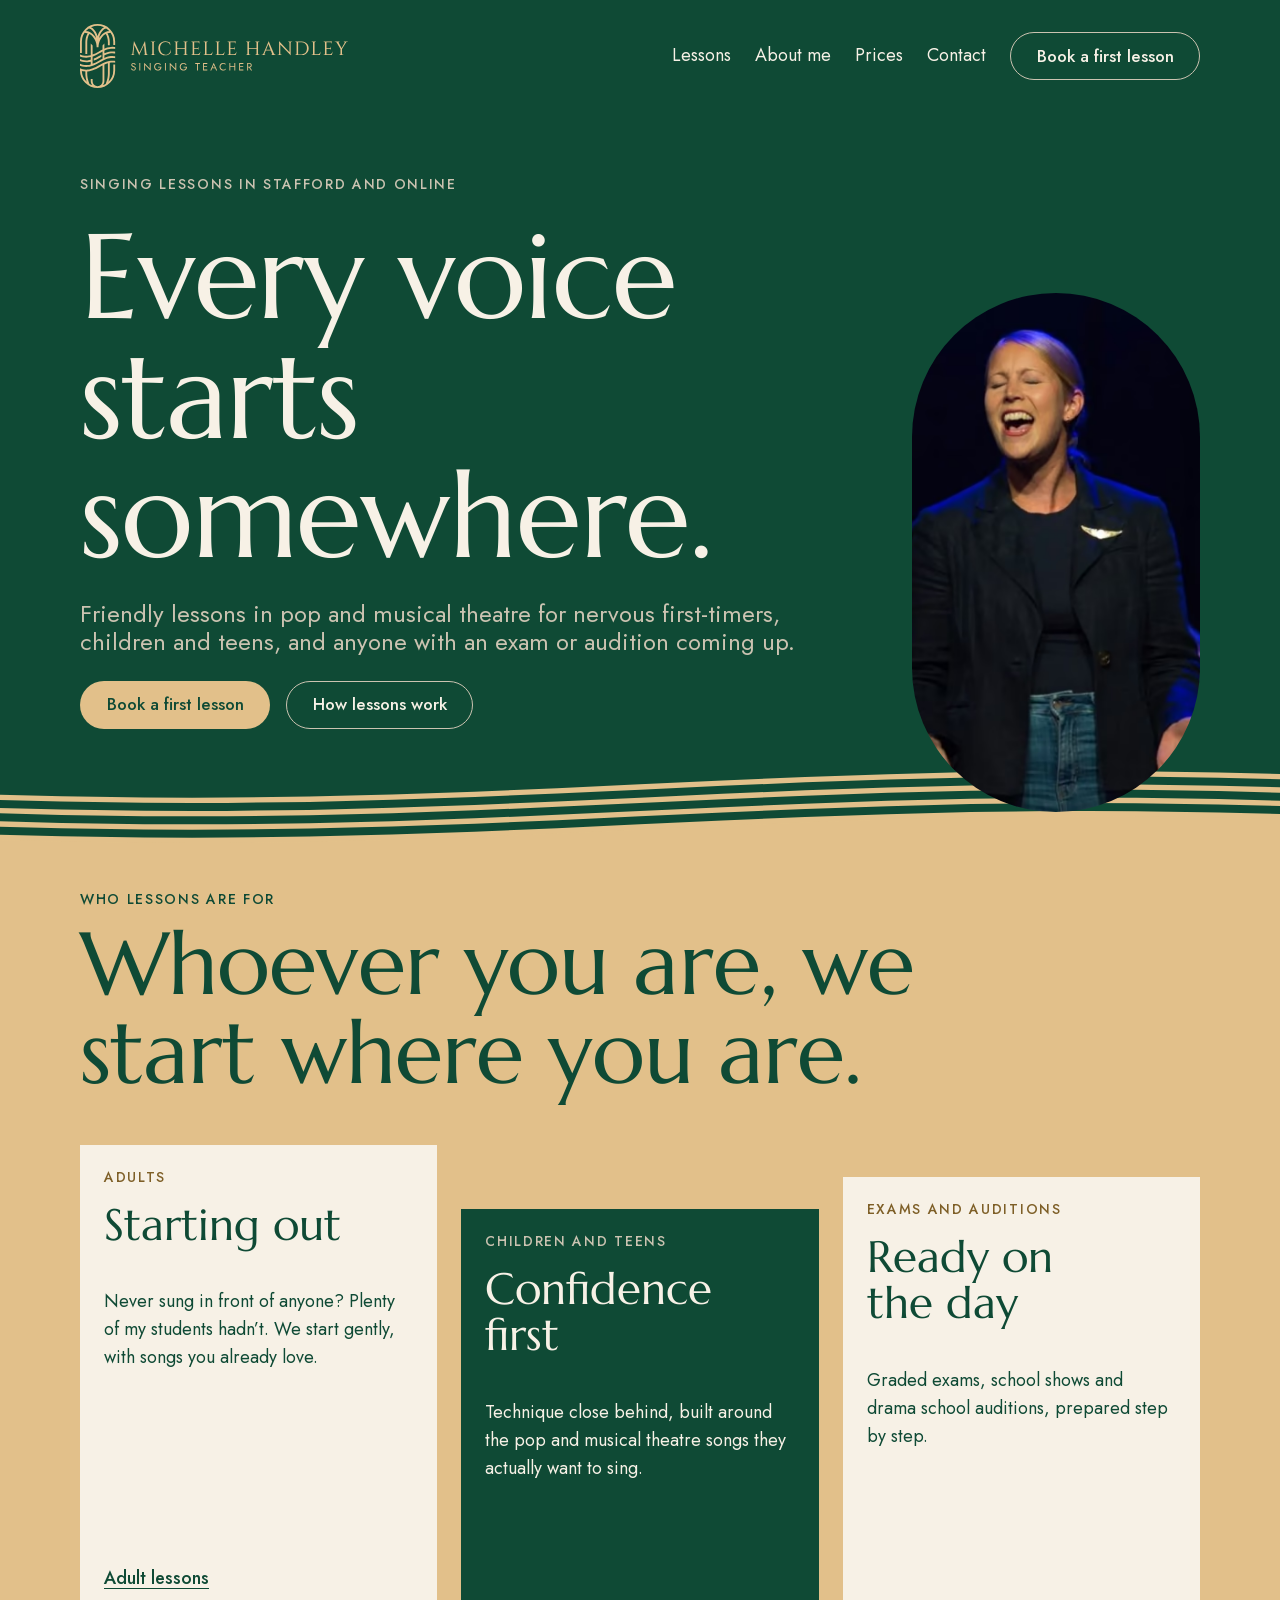
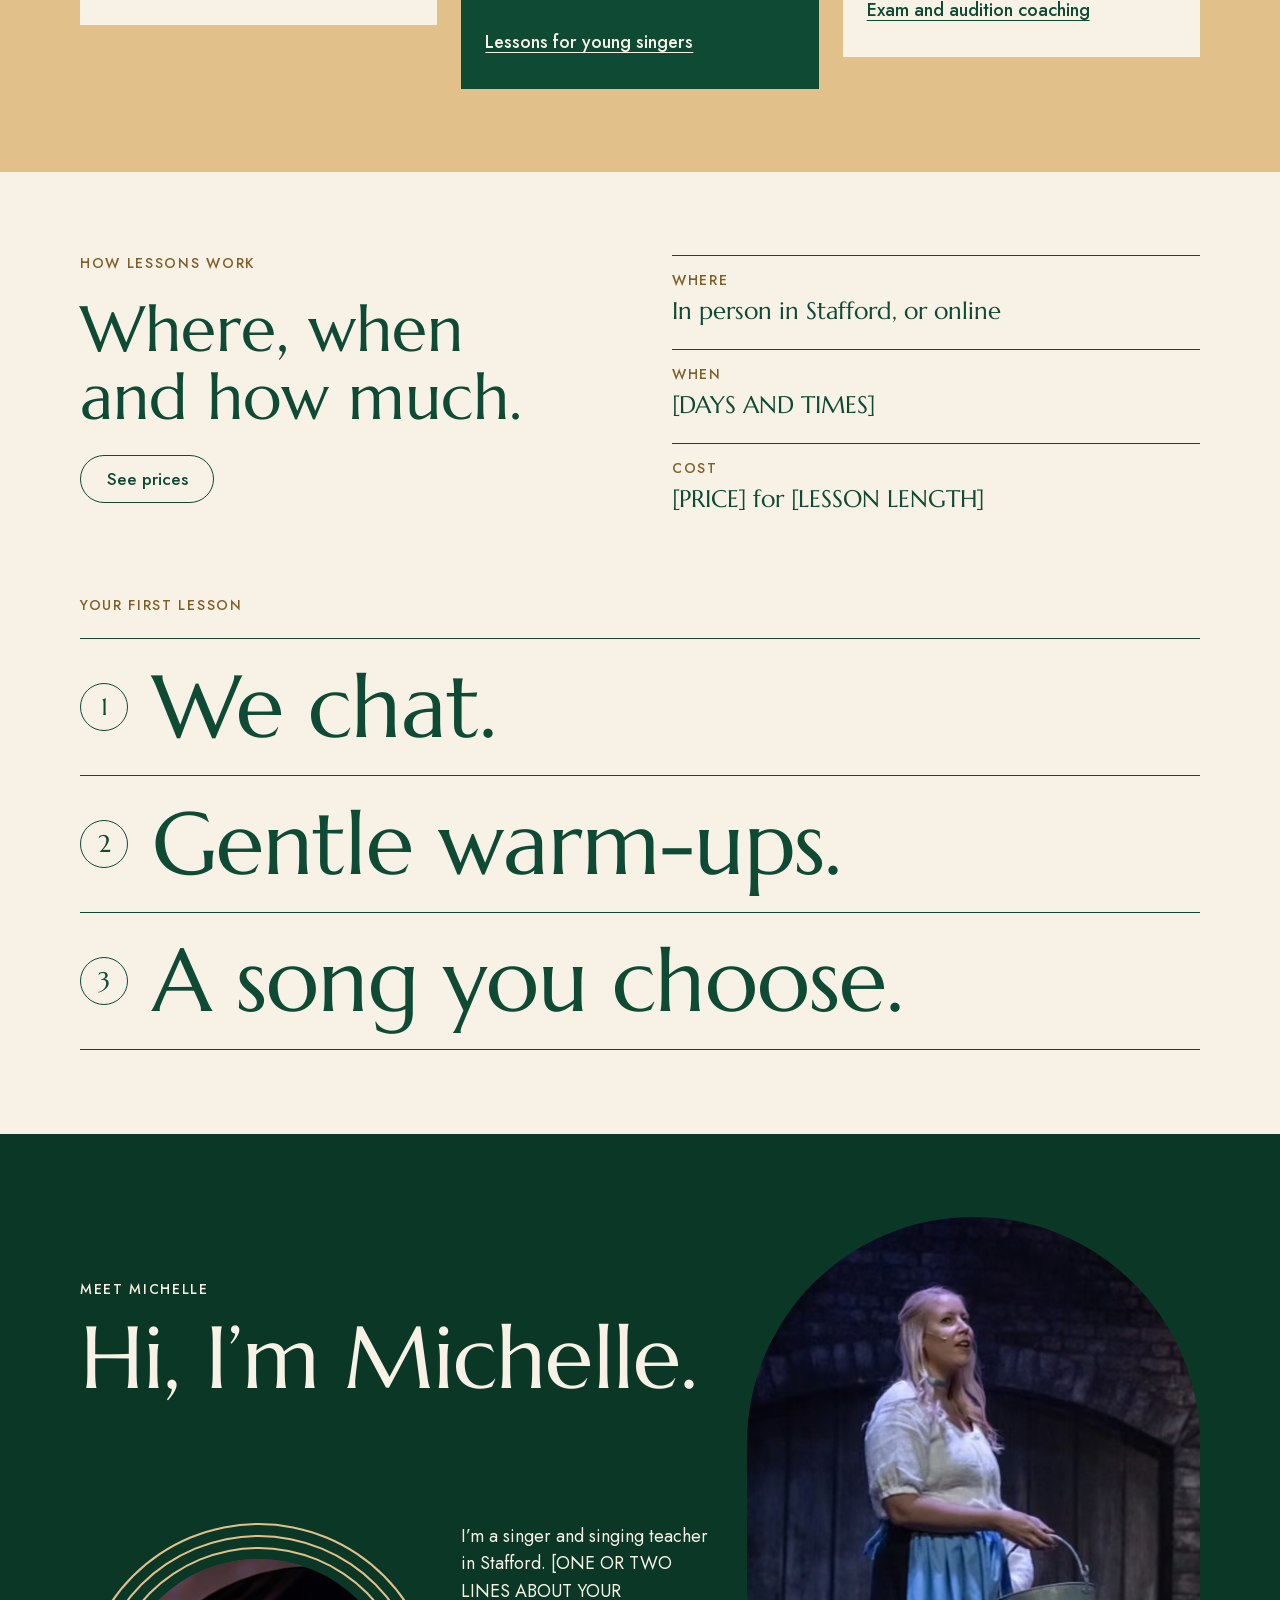
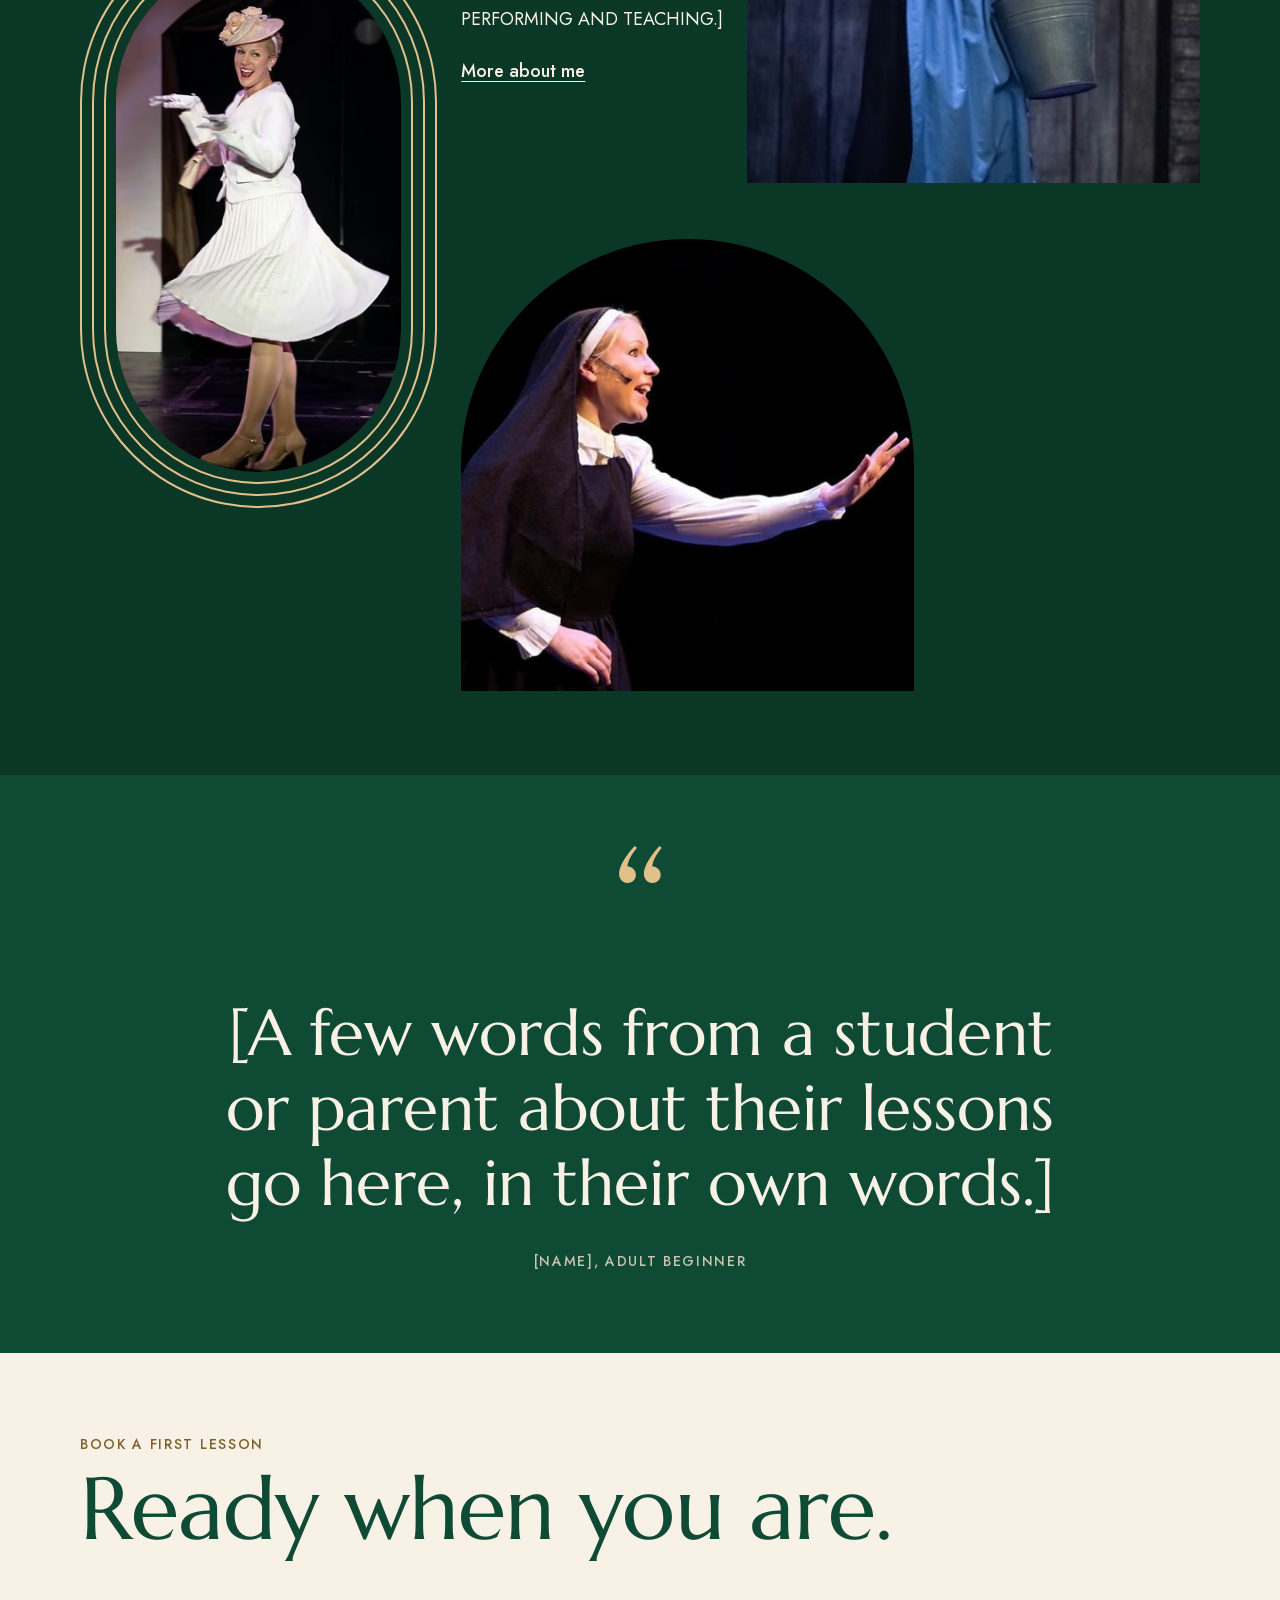
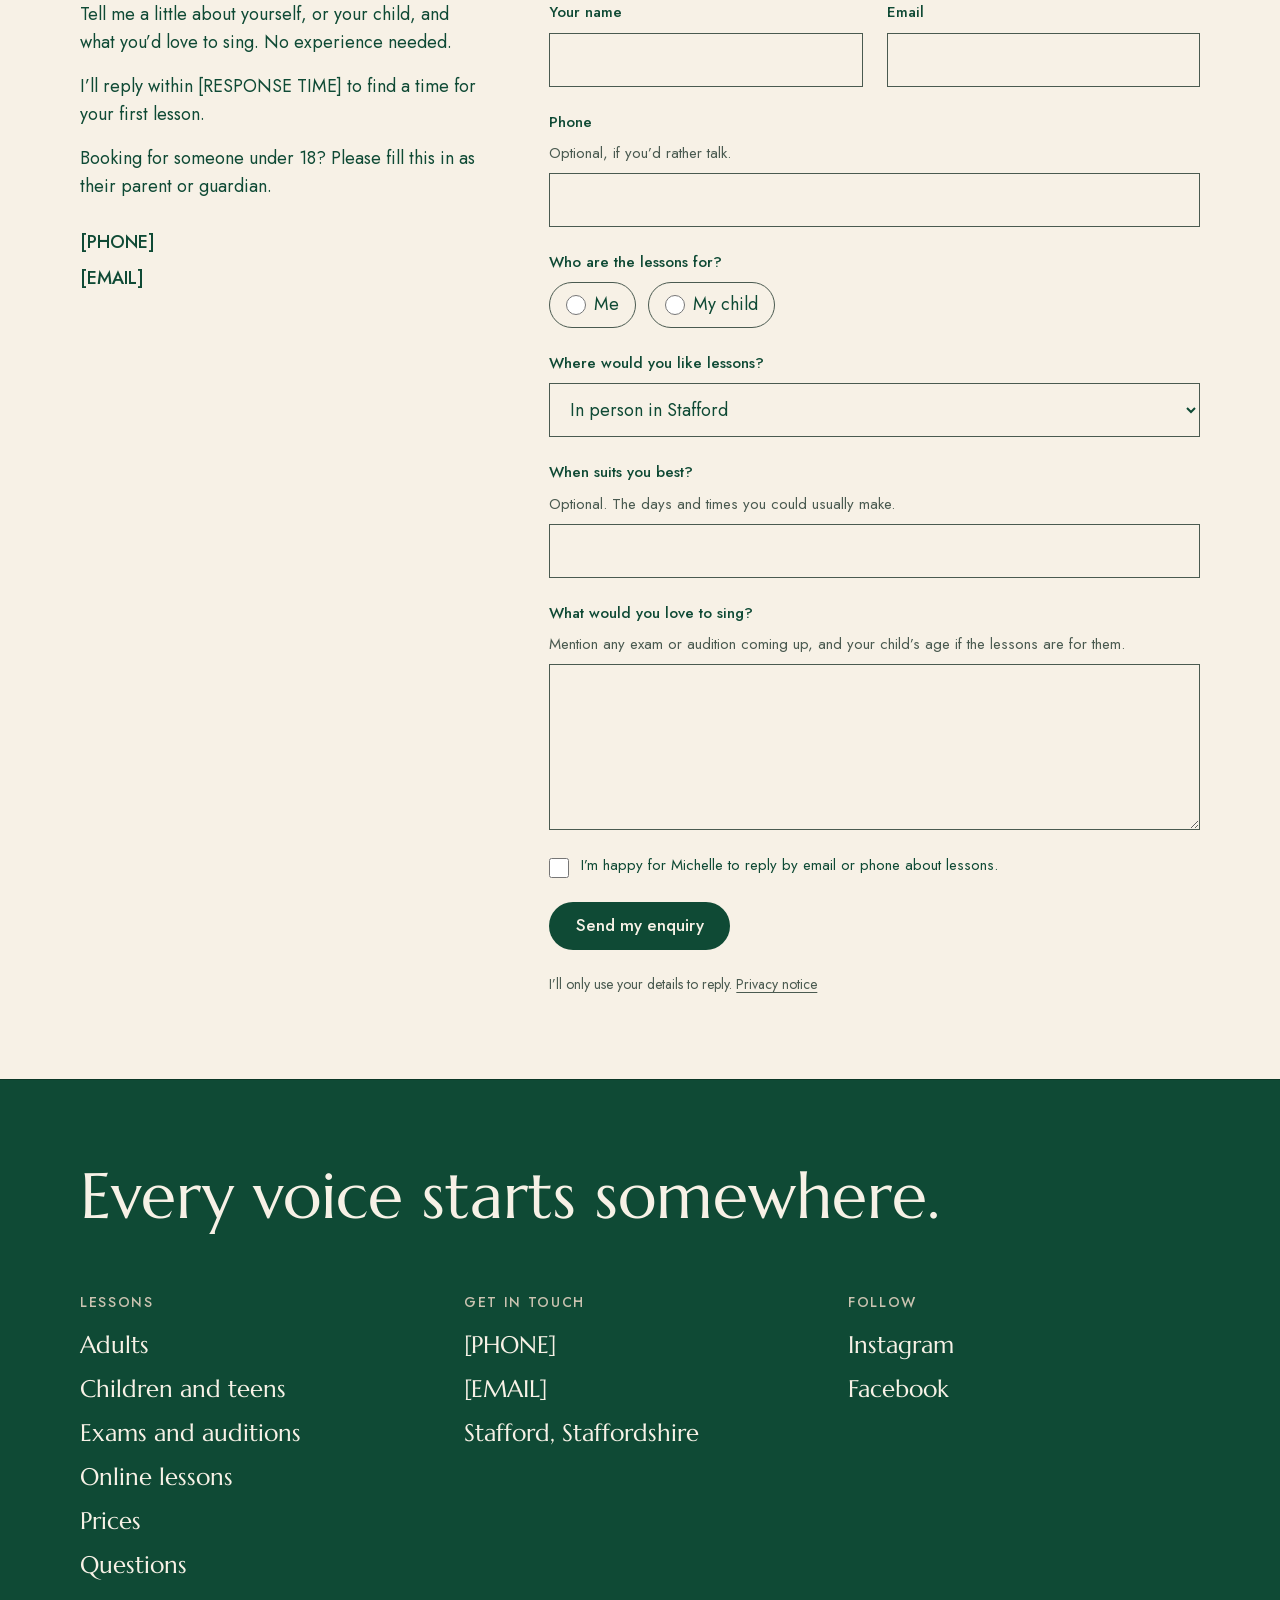
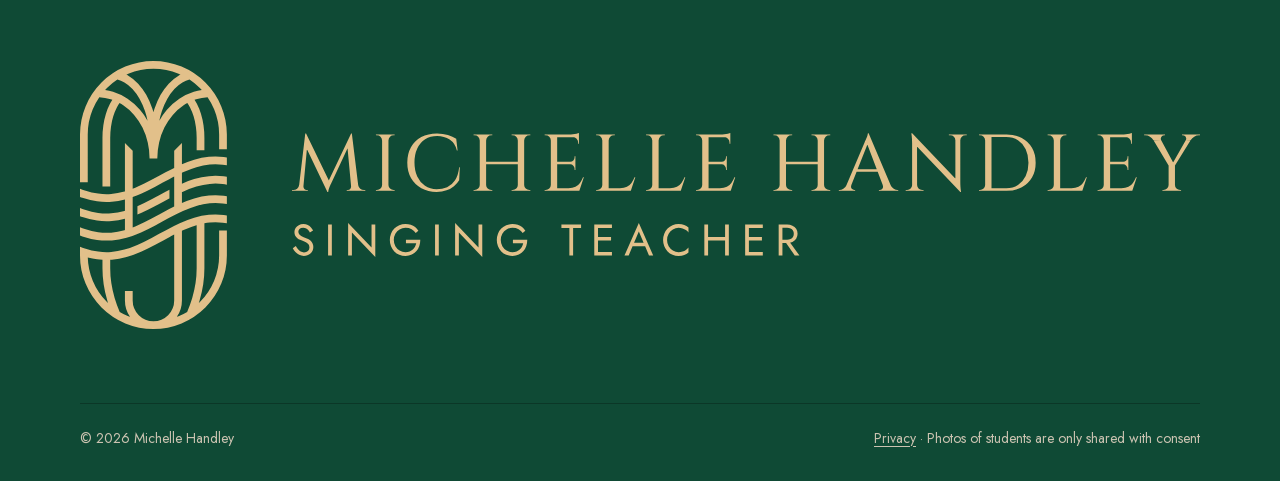
==== commit e9a5e521: "Rebrand the site and add colour blocks and large type Move the site to Michelle's October 2026 ident" ====
--- a/index.html
+++ b/index.html
@@ -3,298 +3,342 @@
 <head>
   <meta charset="utf-8">
   <meta name="viewport" content="width=device-width, initial-scale=1">
-  <title>Michelle Handley | Wedding Singer &amp; Vocal Coach</title>
-  <meta name="description" content="Michelle Handley is a wedding singer and vocal coach. Live vocals for your ceremony, drinks reception and first dance, plus friendly singing lessons for every age and stage.">
+  <title>Singing lessons in Stafford | Michelle Handley</title>
+  <meta name="description" content="Friendly singing lessons in pop and musical theatre, in Stafford and online, for nervous first-timers, children and teens, and anyone with an exam or audition coming up.">
   <!-- PLACEHOLDER: domain. Replace every "https://michellehandley.example" in the project with the live domain. -->
   <link rel="canonical" href="https://michellehandley.example/">
 
-  <!-- Styles, plus the body font preloaded because it paints most of the text -->
-  <link rel="preload" href="/fonts/instrument-sans-var.woff2" as="font" type="font/woff2" crossorigin>
+  <!-- Fonts are self-hosted and declared in brand.css. All three paint the first screen, so all are preloaded. -->
+  <link rel="preload" href="/fonts/jost-400.woff2" as="font" type="font/woff2" crossorigin>
+  <link rel="preload" href="/fonts/jost-500.woff2" as="font" type="font/woff2" crossorigin>
+  <link rel="preload" href="/fonts/Marcellus-Regular.ttf" as="font" type="font/ttf" crossorigin>
+  <link rel="stylesheet" href="/css/brand.css">
+  <link rel="stylesheet" href="/css/tokens.css">
   <link rel="stylesheet" href="/css/base.css">
   <link rel="stylesheet" href="/css/components.css">
-  <link rel="stylesheet" href="/css/pages.css">
+  <script src="/js/site.js" defer></script>
 
   <!-- Icons and theme -->
-  <link rel="icon" href="/favicon.ico" sizes="48x48">
-  <link rel="icon" href="/images/icons/favicon.svg" type="image/svg+xml">
-  <link rel="apple-touch-icon" href="/images/icons/apple-touch-icon.png">
+  <link rel="icon" href="/favicon.ico" sizes="any">
+  <link rel="icon" href="/favicon.svg" type="image/svg+xml">
+  <link rel="apple-touch-icon" href="/apple-touch-icon.png">
   <link rel="manifest" href="/site.webmanifest">
-  <meta name="theme-color" content="#faf6f0" media="(prefers-color-scheme: light)">
-  <meta name="theme-color" content="#1e1917" media="(prefers-color-scheme: dark)">
+  <meta name="theme-color" content="#0F4A35">
 
   <!-- Social sharing (Open Graph and Twitter/X) -->
   <meta property="og:type" content="website">
   <meta property="og:site_name" content="Michelle Handley">
   <meta property="og:locale" content="en_GB">
-  <meta property="og:title" content="Michelle Handley | Wedding Singer &amp; Vocal Coach">
-  <meta property="og:description" content="Michelle Handley is a wedding singer and vocal coach. Live vocals for your ceremony, drinks reception and first dance, plus friendly singing lessons for every age and stage.">
+  <meta property="og:title" content="Singing lessons in Stafford | Michelle Handley">
+  <meta property="og:description" content="Friendly singing lessons in pop and musical theatre, in Stafford and online, for nervous first-timers, children and teens, and anyone with an exam or audition coming up.">
   <meta property="og:url" content="https://michellehandley.example/">
-  <meta property="og:image" content="https://michellehandley.example/images/og-image.jpg">
+  <meta property="og:image" content="https://michellehandley.example/images/brand/og-image.png">
   <meta property="og:image:width" content="1200">
   <meta property="og:image:height" content="630">
-  <meta property="og:image:alt" content="Michelle Handley, wedding singer and vocal coach">
+  <meta property="og:image:alt" content="Michelle Handley, singing teacher">
   <meta name="twitter:card" content="summary_large_image">
-  <meta name="twitter:title" content="Michelle Handley | Wedding Singer &amp; Vocal Coach">
-  <meta name="twitter:description" content="Michelle Handley is a wedding singer and vocal coach. Live vocals for your ceremony, drinks reception and first dance, plus friendly singing lessons for every age and stage.">
-  <meta name="twitter:image" content="https://michellehandley.example/images/og-image.jpg">
-
-  <!-- Structured data: Person + LocalBusiness.
-       PLACEHOLDER: update email, Instagram URL, location, service area and price range below. -->
+  <meta name="twitter:title" content="Singing lessons in Stafford | Michelle Handley">
+  <meta name="twitter:description" content="Friendly singing lessons in pop and musical theatre, in Stafford and online, for nervous first-timers, children and teens, and anyone with an exam or audition coming up.">
+  <meta name="twitter:image" content="https://michellehandley.example/images/brand/og-image.png">
+
+  <!-- Structured data for local search.
+       PLACEHOLDER: telephone, Instagram and Facebook URLs below. -->
   <script type="application/ld+json">
   {
     "@context": "https://schema.org",
-    "@graph": [
-      {
-        "@type": "Person",
-        "@id": "https://michellehandley.example/#michelle",
-        "name": "Michelle Handley",
-        "jobTitle": "Wedding singer and vocal coach",
-        "url": "https://michellehandley.example/",
-        "image": "https://michellehandley.example/images/og-image.jpg",
-        "email": "mailto:hello@michellehandley.example",
-        "sameAs": ["https://www.instagram.com/PLACEHOLDER-handle/"],
-        "worksFor": { "@id": "https://michellehandley.example/#business" }
-      },
-      {
-        "@type": "LocalBusiness",
-        "@id": "https://michellehandley.example/#business",
-        "name": "Michelle Handley, Wedding Singer and Vocal Coach",
-        "description": "Live wedding singing for ceremonies, drinks receptions and first dances, plus singing lessons in person and online.",
-        "url": "https://michellehandley.example/",
-        "image": "https://michellehandley.example/images/og-image.jpg",
-        "email": "hello@michellehandley.example",
-        "founder": { "@id": "https://michellehandley.example/#michelle" },
-        "address": {
-          "@type": "PostalAddress",
-          "addressLocality": "PLACEHOLDER: town or city",
-          "addressCountry": "PLACEHOLDER: country code, e.g. GB"
-        },
-        "areaServed": "PLACEHOLDER: service area",
-        "priceRange": "PLACEHOLDER: price range",
-        "sameAs": ["https://www.instagram.com/PLACEHOLDER-handle/"],
-        "makesOffer": [
-          { "@type": "Offer", "itemOffered": { "@type": "Service", "name": "Wedding singing", "url": "https://michellehandley.example/weddings.html" } },
-          { "@type": "Offer", "itemOffered": { "@type": "Service", "name": "Singing lessons", "url": "https://michellehandley.example/lessons.html" } }
-        ]
-      }
+    "@type": "LocalBusiness",
+    "@id": "https://michellehandley.example/#business",
+    "name": "Michelle Handley",
+    "description": "Friendly singing lessons in pop and musical theatre, in person in Stafford and online, for adult beginners, children and teens, and students preparing for exams and auditions.",
+    "url": "https://michellehandley.example/",
+    "image": "https://michellehandley.example/images/brand/og-image.png",
+    "logo": "https://michellehandley.example/icon-512.png",
+    "telephone": "[PHONE]",
+    "address": {
+      "@type": "PostalAddress",
+      "addressLocality": "Stafford",
+      "addressRegion": "Staffordshire",
+      "addressCountry": "GB"
+    },
+    "areaServed": "Stafford",
+    "founder": { "@type": "Person", "name": "Michelle Handley", "jobTitle": "Singer and singing teacher" },
+    "sameAs": [
+      "https://www.instagram.com/PLACEHOLDER-HANDLE/",
+      "https://www.facebook.com/PLACEHOLDER-PAGE/"
     ]
   }
   </script>
 </head>
 <body>
-  <a class="skip-link" href="#main">Skip to main content</a>
+  <a class="skip-link" href="#main">Skip to content</a>
 
   <!-- ==================================================================
        Site header: identical on every page. Only aria-current moves.
        ================================================================== -->
-  <header class="site-header">
-    <div class="wrap site-header__inner">
-      <a class="brand" href="/">
-        <span class="brand__name">Michelle Handley</span>
-        <span class="brand__tag">Wedding singer &amp; vocal coach</span>
+  <header class="site-header mh-on-dark">
+    <div class="container site-header__inner">
+      <a class="site-logo" href="/">
+        <picture>
+          <source media="(min-width: 768px)" srcset="/images/brand/michelle-handley-logo-horizontal-gold.svg" width="268" height="64">
+          <img src="/images/brand/michelle-handley-mark-gold.svg" width="31" height="56" alt="Michelle Handley, singing teacher, home">
+        </picture>
       </a>
-
-      <!-- CSS-only menu: this checkbox opens the nav panel on small screens -->
-      <input class="nav-toggle" type="checkbox" id="nav-toggle" aria-controls="site-nav">
-      <label class="nav-toggle__label" for="nav-toggle">
-        <span class="nav-toggle__icon" aria-hidden="true"></span>
-        Menu
-      </label>
-
+      <button class="mh-btn mh-btn--outline-on-dark site-header__menu" type="button" aria-expanded="false" aria-controls="site-nav">Menu</button>
       <nav class="site-nav" id="site-nav" aria-label="Main">
-        <ul class="site-nav__list" role="list">
-          <li><a class="site-nav__link" href="/" aria-current="page">Home</a></li>
-          <li><a class="site-nav__link" href="/weddings.html">Weddings</a></li>
-          <li><a class="site-nav__link" href="/lessons.html">Singing lessons</a></li>
-          <li><a class="site-nav__link" href="/about.html">About</a></li>
-          <li class="site-nav__item--cta"><a class="button button--small" href="/contact.html">Get in touch</a></li>
+        <ul class="site-nav__list">
+          <li><a href="/lessons.html">Lessons</a></li>
+          <li><a href="/about.html">About me</a></li>
+          <li><a href="/lessons.html#prices">Prices</a></li>
+          <li><a href="/contact.html">Contact</a></li>
         </ul>
       </nav>
+      <a class="mh-btn mh-btn--outline-on-dark site-header__cta" href="/#contact">Book a first lesson</a>
     </div>
   </header>
 
   <main id="main">
 
-    <!-- Hero ================================================================ -->
-    <section class="hero" aria-labelledby="hero-title">
-      <div class="wrap hero__grid">
-        <div class="stack stack--l">
-          <p class="eyebrow">Wedding singer &amp; vocal coach <!-- PLACEHOLDER: location --><span class="ph">[PLACEHOLDER: location]</span></p>
-          <h1 class="hero__title" id="hero-title">Songs for the moment you say <em>I&nbsp;do</em>. Lessons for every voice.</h1>
-          <p class="lede">I’m Michelle. I sing at ceremonies, drinks receptions and first dances, and I teach people of all ages to enjoy their own voice, whether they’ve never sung a note or they’re preparing for an exam.</p>
-          <div class="cluster hero__actions">
-            <a class="button" href="/weddings.html">Book me for your wedding</a>
-            <a class="button button--secondary" href="/lessons.html">Learn to sing</a>
-          </div>
-        </div>
-
-        <figure class="frame frame--offset">
-          <picture>
-            <!-- PLACEHOLDER: photo, hero portrait of Michelle (4:5). See README, "Swapping in real photos". -->
-            <img
-              src="/images/placeholders/home-hero-800.svg"
-              srcset="/images/placeholders/home-hero-480.svg 480w, /images/placeholders/home-hero-800.svg 800w, /images/placeholders/home-hero-1200.svg 1200w"
-              sizes="(min-width: 74rem) 29rem, (min-width: 52rem) 40vw, calc(100vw - 2rem)"
-              width="800" height="1000"
-              alt="Michelle Handley smiling, microphone in hand, in a sunlit wedding venue"
-              fetchpriority="high" decoding="async">
-          </picture>
+    <!-- Hero: the velvet promise. The stave's last line becomes the edge of the gold block -->
+    <section class="hero mh-on-dark" aria-labelledby="hero-title">
+      <div class="container">
+        <div class="hero__inner">
+          <div class="hero__text">
+            <p class="mh-label">Singing lessons in Stafford and online</p>
+            <h1 class="type-poster" id="hero-title">Every voice starts somewhere.</h1>
+            <p class="hero__lead">Friendly lessons in pop and musical theatre for nervous first-timers, children and teens, and anyone with an exam or audition coming up.</p>
+            <div class="btn-row">
+              <a class="mh-btn mh-btn--gold" href="#contact">Book a first lesson</a>
+              <a class="mh-btn mh-btn--outline-on-dark" href="#how-lessons-work">How lessons work</a>
+            </div>
+          </div>
+          <div class="hero__photo">
+            <!-- The capsule is 5:9, so this 7:8 photo shows about 1.57 times the capsule's width -->
+            <div class="mh-capsule">
+              <picture>
+                <source type="image/avif" srcset="/images/home-portrait-400.avif 400w, /images/home-portrait-496.avif 496w" sizes="(min-width: 48em) 29rem, 24rem">
+                <source type="image/webp" srcset="/images/home-portrait-400.webp 400w, /images/home-portrait-496.webp 496w" sizes="(min-width: 48em) 29rem, 24rem">
+                <img
+                  src="/images/home-portrait-496.jpg"
+                  srcset="/images/home-portrait-400.jpg 400w, /images/home-portrait-496.jpg 496w"
+                  sizes="(min-width: 48em) 29rem, 24rem"
+                  width="496" height="570"
+                  alt="Michelle Handley singing on stage with her eyes closed and her hands open, in a black jacket and jeans"
+                  fetchpriority="high" decoding="async">
+              </picture>
+            </div>
+          </div>
+        </div>
+      </div>
+      <picture class="mh-stave hero__stave" aria-hidden="true">
+        <source media="(min-width: 768px)" srcset="/images/brand/stave-wide-gold.svg" width="1440" height="81">
+        <img src="/images/brand/stave-narrow-gold.svg" width="600" height="81" alt="">
+      </picture>
+    </section>
+
+    <!-- Who lessons are for: the page's one gold block, with staggered posters -->
+    <section class="section mh-on-gold" aria-labelledby="who-title">
+      <div class="container">
+        <div class="section__head section__head--wide">
+          <p class="mh-label">Who lessons are for</p>
+          <h2 class="type-feature" id="who-title">Whoever you are, we start where you are.</h2>
+        </div>
+
+        <div class="posters">
+          <article class="poster mh-on-light">
+            <p class="mh-label">Adults</p>
+            <h3 class="poster__title">Starting out</h3>
+            <p>Never sung in front of anyone? Plenty of my students hadn’t. We start gently, with songs you already love.</p>
+            <a class="text-link poster__link" href="/lessons.html#adults">Adult lessons</a>
+          </article>
+          <article class="poster mh-on-dark">
+            <p class="mh-label">Children and teens</p>
+            <h3 class="poster__title">Confidence first</h3>
+            <p>Technique close behind, built around the pop and musical theatre songs they actually want to sing.</p>
+            <a class="text-link poster__link" href="/lessons.html#young-singers">Lessons for young singers</a>
+          </article>
+          <article class="poster mh-on-light">
+            <p class="mh-label">Exams and auditions</p>
+            <h3 class="poster__title">Ready on the day</h3>
+            <p>Graded exams, school shows and drama school auditions, prepared step by step.</p>
+            <a class="text-link poster__link" href="/lessons.html#exams">Exam and audition coaching</a>
+          </article>
+        </div>
+      </div>
+    </section>
+
+    <!-- How lessons work: ivory, with the first lesson as giant type -->
+    <section class="section mh-on-light" id="how-lessons-work" aria-labelledby="how-title">
+      <div class="container">
+        <div class="how__top">
+          <div class="how__head">
+            <p class="mh-label">How lessons work</p>
+            <h2 class="type-display" id="how-title">Where, when and how much.</h2>
+            <a class="mh-btn mh-btn--outline-on-light" href="/lessons.html#prices">See prices</a>
+          </div>
+          <dl class="facts facts--stacked">
+            <div class="fact">
+              <dt class="mh-label">Where</dt>
+              <dd>In person in Stafford, or online</dd>
+            </div>
+            <div class="fact">
+              <dt class="mh-label">When</dt>
+              <dd><!-- PLACEHOLDER: days and times lessons are available -->[DAYS AND TIMES]</dd>
+            </div>
+            <div class="fact">
+              <dt class="mh-label">Cost</dt>
+              <dd><!-- PLACEHOLDER: lesson price -->[PRICE] for <!-- PLACEHOLDER: lesson length -->[LESSON LENGTH]</dd>
+            </div>
+          </dl>
+        </div>
+
+        <div class="first-steps">
+          <h3 class="mh-label first-steps__title">Your first lesson</h3>
+          <ol class="big-steps">
+            <li><p class="big-steps__title">We chat.</p></li>
+            <li><p class="big-steps__title">Gentle warm-ups.</p></li>
+            <li><p class="big-steps__title">A song you choose.</p></li>
+          </ol>
+        </div>
+      </div>
+    </section>
+
+    <!-- Meet Michelle: deep green, staggered stage photos with the headline over them -->
+    <section class="section mh-on-stage" aria-labelledby="meet-title">
+      <div class="container meet">
+        <div class="meet__head">
+          <p class="mh-label">Meet Michelle</p>
+          <h2 class="type-feature" id="meet-title">Hi, I’m Michelle.</h2>
+        </div>
+        <div class="meet__capsule">
+          <div class="mh-capsule mh-rings">
+            <picture>
+              <source type="image/avif" srcset="/images/stage-twirl-400.avif 400w, /images/stage-twirl-595.avif 595w" sizes="(min-width: 58em) 23rem, 16rem">
+              <source type="image/webp" srcset="/images/stage-twirl-400.webp 400w, /images/stage-twirl-595.webp 595w" sizes="(min-width: 58em) 23rem, 16rem">
+              <img src="/images/stage-twirl-595.jpg" srcset="/images/stage-twirl-400.jpg 400w, /images/stage-twirl-595.jpg 595w" sizes="(min-width: 58em) 23rem, 16rem" width="595" height="859" alt="Michelle on stage in a white suit and hat, smiling mid-twirl" loading="lazy" decoding="async">
+            </picture>
+          </div>
+        </div>
+        <div class="meet__arch-a">
+          <div class="mh-arch">
+            <picture>
+              <source type="image/avif" srcset="/images/about-portrait-480.avif 480w, /images/about-portrait-688.avif 688w" sizes="(min-width: 58em) 29rem, 45vw">
+              <source type="image/webp" srcset="/images/about-portrait-480.webp 480w, /images/about-portrait-688.webp 688w" sizes="(min-width: 58em) 29rem, 45vw">
+              <img src="/images/about-portrait-688.jpg" srcset="/images/about-portrait-480.jpg 480w, /images/about-portrait-688.jpg 688w" sizes="(min-width: 58em) 29rem, 45vw" width="688" height="860" alt="Michelle singing on stage in a white blouse and blue skirt, holding a metal bucket" loading="lazy" decoding="async">
+            </picture>
+          </div>
+        </div>
+        <div class="meet__arch-b">
+          <div class="mh-arch">
+            <picture>
+              <source type="image/avif" srcset="/images/stage-reach-480.avif 480w, /images/stage-reach-884.avif 884w" sizes="(min-width: 58em) 29rem, 45vw">
+              <source type="image/webp" srcset="/images/stage-reach-480.webp 480w, /images/stage-reach-884.webp 884w" sizes="(min-width: 58em) 29rem, 45vw">
+              <img src="/images/stage-reach-884.jpg" srcset="/images/stage-reach-480.jpg 480w, /images/stage-reach-884.jpg 884w" sizes="(min-width: 58em) 29rem, 45vw" width="884" height="885" alt="Michelle singing on stage in a nun’s habit, one arm reaching out" loading="lazy" decoding="async">
+            </picture>
+          </div>
+        </div>
+        <div class="meet__body">
+          <p>I’m a singer and singing teacher in Stafford. <!-- PLACEHOLDER: one or two lines about Michelle's own performing and teaching -->[ONE OR TWO LINES ABOUT YOUR PERFORMING AND TEACHING.]</p>
+          <a class="text-link" href="/about.html">More about me</a>
+        </div>
+      </div>
+    </section>
+
+    <!-- Testimonial: velvet, a single large quote -->
+    <section class="section mh-on-dark" aria-label="What students say">
+      <div class="container">
+        <!-- PLACEHOLDER: testimonial. Replace the quote and name with a real student's or parent's words, with their permission and how they'd like to be credited. -->
+        <figure class="testimonial">
+          <blockquote><p>[A few words from a student or parent about their lessons go here, in their own words.]</p></blockquote>
+          <figcaption class="mh-label">[NAME], adult beginner</figcaption>
         </figure>
       </div>
     </section>
 
-    <!-- Two paths ============================================================ -->
-    <section class="section section--flush-top" aria-labelledby="paths-title">
-      <div class="wrap">
-        <div class="section-head">
-          <p class="eyebrow">Two ways to work together</p>
-          <h2 id="paths-title">Planning a wedding, or finding your voice?</h2>
-        </div>
-
-        <div class="paths">
-          <article class="path">
-            <div class="path__media">
-              <picture>
-                <!-- PLACEHOLDER: photo, Michelle singing at a wedding (4:5) -->
-                <img
-                  src="/images/placeholders/path-weddings-800.svg"
-                  srcset="/images/placeholders/path-weddings-480.svg 480w, /images/placeholders/path-weddings-800.svg 800w, /images/placeholders/path-weddings-1200.svg 1200w"
-                  sizes="(min-width: 74rem) 35rem, (min-width: 48rem) 45vw, calc(100vw - 2rem)"
-                  width="800" height="1000"
-                  alt="Michelle singing beside a flower arch as guests look on"
-                  loading="lazy" decoding="async">
-              </picture>
-            </div>
-            <p class="eyebrow">For couples</p>
-            <h3 class="path__title"><a class="path__link" href="/weddings.html">Book Michelle for your wedding</a></h3>
-            <p>Live vocals for your ceremony, drinks reception and first dance, chosen with you and planned down to the last note, so you can simply enjoy the day.</p>
-            <p class="path__cue link-arrow" aria-hidden="true">Wedding packages and prices</p>
-          </article>
-
-          <article class="path">
-            <div class="path__media">
-              <picture>
-                <!-- PLACEHOLDER: photo, Michelle teaching a student at the piano (4:5) -->
-                <img
-                  src="/images/placeholders/path-lessons-800.svg"
-                  srcset="/images/placeholders/path-lessons-480.svg 480w, /images/placeholders/path-lessons-800.svg 800w, /images/placeholders/path-lessons-1200.svg 1200w"
-                  sizes="(min-width: 74rem) 35rem, (min-width: 48rem) 45vw, calc(100vw - 2rem)"
-                  width="800" height="1000"
-                  alt="Michelle at the piano, smiling as a student sings"
-                  loading="lazy" decoding="async">
-              </picture>
-            </div>
-            <p class="eyebrow">For singers</p>
-            <h3 class="path__title"><a class="path__link" href="/lessons.html">Learn to sing</a></h3>
-            <p>Friendly, practical lessons for complete beginners, teenagers, adults and exam candidates. In person in <!-- PLACEHOLDER: location --><span class="ph">[PLACEHOLDER: location]</span> or online, wherever you are.</p>
-            <p class="path__cue link-arrow" aria-hidden="true">Lessons and prices</p>
-          </article>
-        </div>
-      </div>
-    </section>
-
-    <!-- Video ================================================================ -->
-    <section class="section section--surface" aria-labelledby="video-title">
-      <div class="wrap split split--wide-first">
-        <div class="media">
-          <!-- PLACEHOLDER: YouTube video ID. Replace VIDEO_ID with the ID of the showreel. -->
-          <iframe
-            src="https://www.youtube-nocookie.com/embed/VIDEO_ID?rel=0"
-            title="Video: Michelle Handley singing at a wedding ceremony"
-            loading="lazy"
-            allow="accelerometer; autoplay; clipboard-write; encrypted-media; gyroscope; picture-in-picture; web-share"
-            referrerpolicy="strict-origin-when-cross-origin"
-            allowfullscreen></iframe>
-        </div>
-        <div class="stack">
-          <p class="eyebrow">Hear for yourself</p>
-          <h2 id="video-title">A little taste of the day</h2>
-          <p>A short clip from a recent ceremony: the walk down the aisle, the signing of the register, and a first dance that had everyone reaching for the tissues. <!-- PLACEHOLDER: video description --><span class="ph">[PLACEHOLDER: video description]</span></p>
-          <p><a class="link-arrow" href="/weddings.html#listen">More videos and audio</a></p>
-        </div>
-      </div>
-    </section>
-
-    <!-- Testimonials ========================================================= -->
-    <section class="section" aria-labelledby="kind-words-title">
-      <div class="wrap">
-        <div class="section-head">
-          <p class="eyebrow">Kind words</p>
-          <h2 id="kind-words-title">From couples and students</h2>
-        </div>
-
-        <!-- Focusable so keyboard users can scroll the strip on small screens -->
-        <ul class="testimonials" role="list" tabindex="0" aria-label="Testimonials">
-          <li>
-            <!-- PLACEHOLDER: testimonial. Replace with a real review and permission to use it. -->
-            <figure class="quote">
-              <blockquote class="quote__text"><p>Michelle sang us down the aisle and there wasn’t a dry eye in the room. She learned our song from scratch and it was perfect. Guests are still talking about it.</p></blockquote>
-              <figcaption class="quote__cite">
-                <span class="quote__name"><!-- PLACEHOLDER: couple names --><span class="ph">[PLACEHOLDER: couple names]</span></span>
-                Married at <!-- PLACEHOLDER: venue --><span class="ph">[PLACEHOLDER: venue]</span>
-              </figcaption>
-            </figure>
-          </li>
-          <li>
-            <!-- PLACEHOLDER: testimonial. Replace with a real review and permission to use it. -->
-            <figure class="quote">
-              <blockquote class="quote__text"><p>From our first call she made everything feel easy. She sorted the sound with our venue, arrived early, and read the room beautifully all through the drinks reception.</p></blockquote>
-              <figcaption class="quote__cite">
-                <span class="quote__name"><!-- PLACEHOLDER: couple names --><span class="ph">[PLACEHOLDER: couple names]</span></span>
-                Married at <!-- PLACEHOLDER: venue --><span class="ph">[PLACEHOLDER: venue]</span>
-              </figcaption>
-            </figure>
-          </li>
-          <li>
-            <!-- PLACEHOLDER: testimonial. Replace with a real review and permission to use it. -->
-            <figure class="quote">
-              <blockquote class="quote__text"><p>I’d wanted lessons for years but was too nervous to ask. Six months in, I sang at my sister’s wedding. Michelle is patient, encouraging and genuinely good fun.</p></blockquote>
-              <figcaption class="quote__cite">
-                <span class="quote__name"><!-- PLACEHOLDER: student name --><span class="ph">[PLACEHOLDER: student name]</span></span>
-                Adult student
-              </figcaption>
-            </figure>
-          </li>
-        </ul>
-      </div>
-    </section>
-
-    <!-- About teaser ========================================================= -->
-    <section class="section section--flush-top" aria-labelledby="hello-title">
-      <div class="wrap split">
-        <figure class="frame">
-          <picture>
-            <!-- PLACEHOLDER: photo, relaxed portrait of Michelle (1:1) -->
-            <img
-              src="/images/placeholders/home-about-800.svg"
-              srcset="/images/placeholders/home-about-400.svg 400w, /images/placeholders/home-about-800.svg 800w"
-              sizes="(min-width: 74rem) 34rem, (min-width: 48rem) 45vw, calc(100vw - 2rem)"
-              width="800" height="800"
-              alt="Michelle Handley laughing, sitting at a piano"
-              loading="lazy" decoding="async">
-          </picture>
-        </figure>
-        <div class="stack">
-          <p class="eyebrow">Hello</p>
-          <h2 id="hello-title">I’m Michelle, and I love this job</h2>
-          <p>I’ve been singing for as long as I can remember and performing professionally for <!-- PLACEHOLDER: years performing --><span class="ph">[PLACEHOLDER: number]</span> years. Weddings are my favourite stage: every couple, every song choice and every venue is different, and I get to be part of a day people remember for the rest of their lives.</p>
-          <p>Teaching is the other half of my week. There’s nothing quite like watching someone who swore they “can’t sing” hit a note they didn’t know they had.</p>
-          <p><a class="link-arrow" href="/about.html">Read my story</a></p>
-        </div>
-      </div>
-    </section>
-
-    <!-- Closing call to action =============================================== -->
-    <section class="cta-band" aria-labelledby="cta-title">
-      <div class="wrap cta-band__inner">
-        <div class="stack">
-          <p class="eyebrow">Let’s talk</p>
-          <h2 id="cta-title">Tell me about your plans</h2>
-          <p>Whether you have a wedding date in the diary or you’re thinking about your first lesson, I’d love to hear from you. I usually reply within <!-- PLACEHOLDER: response time --><span class="ph">[PLACEHOLDER: response time]</span>.</p>
-        </div>
-        <div class="cluster">
-          <a class="button button--inverse" href="/weddings.html#enquire">Wedding enquiry</a>
-          <a class="button button--inverse-outline" href="/lessons.html#enquire">Lesson enquiry</a>
+    <!-- Enquiry: ivory, with a large headline -->
+    <section class="section mh-on-light" id="contact" aria-labelledby="contact-title">
+      <div class="container">
+        <div class="section__head section__head--wide">
+          <p class="mh-label">Book a first lesson</p>
+          <h2 class="type-feature" id="contact-title">Ready when you are.</h2>
+        </div>
+        <div class="enquiry__inner">
+          <div class="enquiry__intro">
+            <p>Tell me a little about yourself, or your child, and what you’d love to sing. No experience needed.</p>
+            <p>I’ll reply within <!-- PLACEHOLDER: usual response time, e.g. two working days -->[RESPONSE TIME] to find a time for your first lesson.</p>
+            <p>Booking for someone under 18? Please fill this in as their parent or guardian.</p>
+            <ul class="enquiry__contact">
+              <li><!-- PLACEHOLDER: phone number. Make it a tel: link when it's known. -->[PHONE]</li>
+              <li><!-- PLACEHOLDER: email address. Make it a mailto: link when it's known. -->[EMAIL]</li>
+            </ul>
+          </div>
+
+          <form class="form" action="https://api.web3forms.com/submit" method="post">
+            <!-- PLACEHOLDER: Web3Forms access key (free at web3forms.com, set up with Michelle's email address) -->
+            <input type="hidden" name="access_key" value="YOUR_WEB3FORMS_ACCESS_KEY">
+            <input type="hidden" name="subject" value="New singing lesson enquiry">
+            <input type="hidden" name="from_name" value="Michelle Handley website">
+            <!-- PLACEHOLDER: domain. Must be the absolute URL of the thank-you page. -->
+            <input type="hidden" name="redirect" value="https://michellehandley.example/thank-you.html">
+            <!-- Honeypot: hidden from people; Web3Forms discards submissions that tick it -->
+            <input class="form__honeypot" type="checkbox" name="botcheck">
+
+            <div class="form__row">
+              <div class="field">
+                <label class="field__label" for="enq-name">Your name</label>
+                <input class="field__input" id="enq-name" name="name" type="text" autocomplete="name" required>
+                <p class="field__error" id="enq-name-error" data-missing="Please add your name." hidden><svg width="18" height="18" viewBox="0 0 18 18" aria-hidden="true"><circle cx="9" cy="9" r="9" fill="currentColor"/><path d="M9 4.5V10M9 13V13.2" stroke-width="2.2" stroke-linecap="round"/></svg><span class="field__error-text"></span></p>
+              </div>
+              <div class="field">
+                <label class="field__label" for="enq-email">Email</label>
+                <input class="field__input" id="enq-email" name="email" type="email" autocomplete="email" required>
+                <p class="field__error" id="enq-email-error" data-missing="Please add your email so I can reply." data-invalid="Please check your email address. It should look like name@example.com." hidden><svg width="18" height="18" viewBox="0 0 18 18" aria-hidden="true"><circle cx="9" cy="9" r="9" fill="currentColor"/><path d="M9 4.5V10M9 13V13.2" stroke-width="2.2" stroke-linecap="round"/></svg><span class="field__error-text"></span></p>
+              </div>
+            </div>
+
+            <div class="field">
+              <label class="field__label" for="enq-phone">Phone</label>
+              <p class="field__hint" id="enq-phone-hint">Optional, if you’d rather talk.</p>
+              <input class="field__input" id="enq-phone" name="phone" type="tel" autocomplete="tel" aria-describedby="enq-phone-hint">
+            </div>
+
+            <fieldset class="field">
+              <legend class="field__label">Who are the lessons for?</legend>
+              <div class="choice-list">
+                <label class="choice"><input type="radio" name="who" value="Me"> Me</label>
+                <label class="choice"><input type="radio" name="who" value="My child"> My child</label>
+              </div>
+            </fieldset>
+
+            <div class="field">
+              <label class="field__label" for="enq-where">Where would you like lessons?</label>
+              <select class="field__input" id="enq-where" name="where">
+                <option>In person in Stafford</option>
+                <option>Online</option>
+                <option>Not sure yet</option>
+              </select>
+            </div>
+
+            <div class="field">
+              <label class="field__label" for="enq-when">When suits you best?</label>
+              <p class="field__hint" id="enq-when-hint">Optional. The days and times you could usually make.</p>
+              <input class="field__input" id="enq-when" name="when" type="text" aria-describedby="enq-when-hint">
+            </div>
+
+            <div class="field">
+              <label class="field__label" for="enq-message">What would you love to sing?</label>
+              <p class="field__hint" id="enq-message-hint">Mention any exam or audition coming up, and your child’s age if the lessons are for them.</p>
+              <textarea class="field__input" id="enq-message" name="message" rows="5" aria-describedby="enq-message-hint"></textarea>
+            </div>
+
+            <div class="field">
+              <label class="check"><input id="enq-consent" type="checkbox" name="consent" value="Yes" required> I’m happy for Michelle to reply by email or phone about lessons.</label>
+              <p class="field__error" id="enq-consent-error" data-missing="Please tick the box so I can reply to you." hidden><svg width="18" height="18" viewBox="0 0 18 18" aria-hidden="true"><circle cx="9" cy="9" r="9" fill="currentColor"/><path d="M9 4.5V10M9 13V13.2" stroke-width="2.2" stroke-linecap="round"/></svg><span class="field__error-text"></span></p>
+            </div>
+
+            <p class="form__status" tabindex="-1" hidden>Sorry, your enquiry didn’t send. Please try again in a minute, or email me at <!-- PLACEHOLDER: email address -->[EMAIL].</p>
+            <div><button class="mh-btn mh-btn--velvet" type="submit" data-sending="Sending…">Send my enquiry</button></div>
+            <p class="form__small">I’ll only use your details to reply. <a href="/privacy.html">Privacy notice</a></p>
+          </form>
         </div>
       </div>
     </section>
@@ -304,38 +348,49 @@
   <!-- ==================================================================
        Site footer: identical on every page
        ================================================================== -->
-  <footer class="site-footer">
-    <div class="wrap">
-      <div class="site-footer__grid">
-        <div class="site-footer__intro stack">
-          <p class="brand__name">Michelle Handley</p>
-          <p>Wedding singer and vocal coach based in <!-- PLACEHOLDER: location --><span class="ph">[PLACEHOLDER: location]</span>. Singing at weddings across <!-- PLACEHOLDER: service area --><span class="ph">[PLACEHOLDER: service area]</span> and teaching in person and online.</p>
-        </div>
-
-        <div>
-          <h2 class="site-footer__heading">Explore</h2>
-          <ul class="site-footer__list" role="list">
-            <li><a href="/weddings.html">Weddings</a></li>
-            <li><a href="/lessons.html">Singing lessons</a></li>
-            <li><a href="/about.html">About Michelle</a></li>
-            <li><a href="/contact.html">Contact</a></li>
+  <footer class="site-footer mh-on-dark">
+    <div class="container">
+      <p class="site-footer__line">Every voice starts somewhere.</p>
+      <div class="site-footer__inner">
+        <div class="footer-col">
+          <h2 class="mh-label">Lessons</h2>
+          <ul>
+            <li><a href="/lessons.html#adults">Adults</a></li>
+            <li><a href="/lessons.html#young-singers">Children and teens</a></li>
+            <li><a href="/lessons.html#exams">Exams and auditions</a></li>
+            <li><a href="/lessons.html#online">Online lessons</a></li>
+            <li><a href="/lessons.html#prices">Prices</a></li>
+            <li><a href="/lessons.html#faq">Questions</a></li>
           </ul>
         </div>
-
-        <div>
-          <h2 class="site-footer__heading">Say hello</h2>
-          <ul class="site-footer__list" role="list">
-            <!-- PLACEHOLDER: email. Update the mailto address and the visible text. -->
-            <li><a href="mailto:hello@michellehandley.example"><!-- PLACEHOLDER: email --><span class="ph">[PLACEHOLDER: email]</span></a></li>
-            <!-- PLACEHOLDER: Instagram handle. Update the URL and the visible text. -->
-            <li><a href="https://www.instagram.com/" rel="me">Instagram <!-- PLACEHOLDER: @handle --><span class="ph">[PLACEHOLDER: @handle]</span></a></li>
+        <div class="footer-col">
+          <h2 class="mh-label">Get in touch</h2>
+          <ul>
+            <li><!-- PLACEHOLDER: phone number. Make it a tel: link when it's known. -->[PHONE]</li>
+            <li><!-- PLACEHOLDER: email address. Make it a mailto: link when it's known. -->[EMAIL]</li>
+            <li>Stafford, Staffordshire</li>
           </ul>
         </div>
-      </div>
-
-      <div class="site-footer__base">
+        <div class="footer-col">
+          <h2 class="mh-label">Follow</h2>
+          <ul>
+            <!-- PLACEHOLDER: Instagram URL. Replace with Michelle's profile, e.g. https://www.instagram.com/handle/ -->
+            <li><a href="https://www.instagram.com/" rel="me">Instagram</a></li>
+            <!-- PLACEHOLDER: Facebook URL. Replace with Michelle's page, or delete this line if she doesn't use Facebook. -->
+            <li><a href="https://www.facebook.com/" rel="me">Facebook</a></li>
+          </ul>
+        </div>
+      </div>
+      <!-- The logo runs the width of the page: stacked on phones, horizontal from 768px -->
+      <a class="site-footer__logo" href="/">
+        <picture>
+          <source media="(min-width: 768px)" srcset="/images/brand/michelle-handley-logo-horizontal-gold.svg" width="1255" height="300">
+          <img src="/images/brand/michelle-handley-logo-stacked-gold.svg" width="255" height="240" alt="Michelle Handley, singing teacher, home" loading="lazy">
+        </picture>
+      </a>
+      <div class="site-footer__legal">
         <p>&copy; 2026 Michelle Handley</p>
-        <p><a href="/privacy.html">Privacy policy</a></p>
+        <p><a href="/privacy.html">Privacy</a> · Photos of students are only shared with consent</p>
       </div>
     </div>
   </footer>
--- a/css/brand.css
+++ b/css/brand.css
@@ -0,0 +1,179 @@
+/* ==========================================================================
+   Michelle Handley brand: fonts, tokens and shape patterns
+   Link this file before the site's own stylesheets. The rules for using it
+   are in BRAND.md. Change brand values here only.
+   ========================================================================== */
+
+/* ---- Fonts ---------------------------------------------------------------
+   Marcellus has a Reserved Font Name under the SIL Open Font License, so it
+   ships as the original, unmodified file. Jost has none, so it is subset to
+   Latin and compressed to WOFF2. Licences are in /fonts. */
+@font-face {
+  font-family: "Marcellus";
+  src: url("../fonts/Marcellus-Regular.ttf") format("truetype");
+  font-weight: 400;
+  font-style: normal;
+  font-display: swap;
+}
+@font-face {
+  font-family: "Jost";
+  src: url("../fonts/jost-400.woff2") format("woff2");
+  font-weight: 400;
+  font-style: normal;
+  font-display: swap;
+}
+@font-face {
+  font-family: "Jost";
+  src: url("../fonts/jost-500.woff2") format("woff2");
+  font-weight: 500;
+  font-style: normal;
+  font-display: swap;
+}
+
+/* ---- Tokens ------------------------------------------------------------- */
+:root {
+  /* Colour */
+  --mh-velvet: #0F4A35;        /* royal green: main background; text on ivory */
+  --mh-stage: #0B3727;         /* a deeper shade of velvet: panels on dark */
+  --mh-gold: #E2C08A;          /* the spotlight: logo, one button, one line device */
+  --mh-ivory: #F7F1E6;         /* reading sections; text on velvet */
+  --mh-brass: #7E5F27;         /* gold for small text and lines on ivory */
+  --mh-mist: #CBC3B1;          /* secondary text and outlines on dark */
+  --mh-moss: #4A5A50;          /* secondary text on ivory */
+  --mh-line: #E3D9C8;          /* hairlines on ivory */
+  --mh-photo-dark: #255846;    /* image placeholders on dark */
+  --mh-photo-light: #E7DDCB;   /* image placeholders and tags on light */
+  --mh-gold-hover: #EBD1A6;
+  --mh-velvet-hover: #0B3727;
+
+  /* Type */
+  --mh-font-display: "Marcellus", "Iowan Old Style", "Palatino Linotype", Georgia, serif;
+  --mh-font-text: "Jost", "Futura", "Century Gothic", "Avenir Next", system-ui, sans-serif;
+  --mh-size-display: clamp(2.5rem, 1.9rem + 2.6vw, 4rem);          /* 40 to 64px */
+  --mh-size-h1: clamp(2rem, 1.65rem + 1.5vw, 2.75rem);             /* 32 to 44px */
+  --mh-size-h2: clamp(1.5rem, 1.35rem + 0.7vw, 1.875rem);          /* 24 to 30px */
+  --mh-size-h3: clamp(1.25rem, 1.09rem + 0.6vw, 1.5rem);           /* 20 to 24px */
+  --mh-size-body: clamp(1.0625rem, 1.03rem + 0.15vw, 1.125rem);    /* 17 to 18px */
+  --mh-size-small: 0.9375rem;                                      /* 15px */
+  --mh-size-label: 0.875rem;                                       /* 14px, caps */
+  --mh-lh-display: 1.06;
+  --mh-lh-heading: 1.18;
+  --mh-lh-body: 1.55;
+  --mh-tracking-label: 0.12em;
+  --mh-measure: 66ch;
+
+  /* Shape: corners are square or fully round, nothing in between */
+  --mh-radius-none: 0;
+  --mh-radius-round: 9999px;
+  --mh-outline: 1.5px;
+
+  /* Rings around a capsule: 2px lines, 12px apart */
+  --mh-ring-line: 2px;
+  --mh-ring-gap: 10px;
+  --mh-ring-bg: var(--mh-velvet);   /* must match the background behind the rings */
+}
+
+/* ---- Surfaces ------------------------------------------------------------
+   Put one of these on each section so focus rings and rings pick the right
+   colours. */
+.mh-on-dark  { background-color: var(--mh-velvet); color: var(--mh-ivory); --mh-focus: var(--mh-gold); --mh-ring-bg: var(--mh-velvet); }
+.mh-on-stage { background-color: var(--mh-stage);  color: var(--mh-ivory); --mh-focus: var(--mh-gold); --mh-ring-bg: var(--mh-stage); }
+.mh-on-light { background-color: var(--mh-ivory);  color: var(--mh-velvet); --mh-focus: var(--mh-velvet); --mh-ring-bg: var(--mh-ivory); }
+
+:where(.mh-on-dark, .mh-on-stage, .mh-on-light) :focus-visible {
+  outline: 2px solid var(--mh-focus);
+  outline-offset: 3px;
+}
+
+/* ---- Buttons: pills. One solid button per screen. ------------------------ */
+.mh-btn {
+  display: inline-flex;
+  align-items: center;
+  justify-content: center;
+  gap: 0.5em;
+  min-height: 3rem;                       /* 48px tap target */
+  padding: 0 1.5em;
+  border: var(--mh-outline) solid transparent;
+  border-radius: var(--mh-radius-round);
+  font: 500 1.0625rem/1 var(--mh-font-text);
+  text-decoration: none;
+  white-space: nowrap;
+  cursor: pointer;
+  transition: background-color 0.15s ease-out, border-color 0.15s ease-out;
+}
+.mh-btn--gold { background-color: var(--mh-gold); color: var(--mh-velvet); }
+.mh-btn--gold:hover { background-color: var(--mh-gold-hover); }
+.mh-btn--velvet { background-color: var(--mh-velvet); color: var(--mh-ivory); }
+.mh-btn--velvet:hover { background-color: var(--mh-velvet-hover); }
+.mh-btn--outline-on-dark { background-color: transparent; border-color: var(--mh-mist); color: var(--mh-ivory); }
+.mh-btn--outline-on-dark:hover { background-color: rgb(247 241 230 / 0.08); }
+.mh-btn--outline-on-light { background-color: transparent; border-color: var(--mh-velvet); color: var(--mh-velvet); }
+.mh-btn--outline-on-light:hover { background-color: rgb(15 74 53 / 0.06); }
+
+/* ---- Tags and labels ------------------------------------------------------ */
+.mh-tag {
+  display: inline-flex;
+  align-items: center;
+  min-height: 2rem;
+  padding: 0 0.9em;
+  border-radius: var(--mh-radius-round);
+  font: 500 0.8125rem/1 var(--mh-font-text);
+  background-color: var(--mh-stage);
+  color: var(--mh-gold);
+}
+.mh-on-light .mh-tag { background-color: var(--mh-photo-light); color: var(--mh-velvet); }
+.mh-label {
+  font: 500 var(--mh-size-label)/1.2 var(--mh-font-text);
+  letter-spacing: var(--mh-tracking-label);
+  text-transform: uppercase;
+}
+
+/* ---- Photo frames ----------------------------------------------------------
+   Capsule: portraits, in the mark's own proportion (about 1 : 1.8).
+   Arch: wider photos keep the capsule's round top and a square base. */
+.mh-capsule,
+.mh-arch {
+  overflow: hidden;
+  background-color: var(--mh-photo-dark);
+}
+.mh-capsule { aspect-ratio: 5 / 9; border-radius: var(--mh-radius-round); }
+.mh-arch { border-radius: var(--mh-radius-round) var(--mh-radius-round) 0 0; }
+.mh-on-light .mh-capsule,
+.mh-on-light .mh-arch { background-color: var(--mh-photo-light); }
+.mh-capsule > img,
+.mh-arch > img {
+  display: block;
+  width: 100%;
+  height: 100%;
+  object-fit: cover;
+}
+
+/* Rings: three gold lines around a capsule. One feature moment per page.
+   Drawn with box-shadow, so they follow the capsule's shape at any size. */
+.mh-rings {
+  --g: var(--mh-ring-gap);
+  --w: var(--mh-ring-line);
+  margin: calc(3 * var(--g) + 3 * var(--w));   /* room for the rings */
+  box-shadow:
+    0 0 0 var(--g) var(--mh-ring-bg),
+    0 0 0 calc(var(--g) + var(--w)) var(--mh-gold),
+    0 0 0 calc(2 * var(--g) + var(--w)) var(--mh-ring-bg),
+    0 0 0 calc(2 * var(--g) + 2 * var(--w)) var(--mh-gold),
+    0 0 0 calc(3 * var(--g) + 2 * var(--w)) var(--mh-ring-bg),
+    0 0 0 calc(3 * var(--g) + 3 * var(--w)) var(--mh-gold);
+}
+
+/* ---- The stave band ---------------------------------------------------------
+   Four lines rising left to right, full bleed, cut flush at the section's
+   edges. Decorative, once per page at most. Use with <picture>:
+   wide file from 768px, narrow file below. */
+.mh-stave,
+.mh-stave img {
+  display: block;
+  width: 100%;
+  height: auto;
+}
+
+@media (prefers-reduced-motion: reduce) {
+  .mh-btn { transition: none; }
+}
--- a/css/tokens.css
+++ b/css/tokens.css
@@ -0,0 +1,90 @@
+/* ==========================================================================
+   Michelle Handley · site tokens
+   --------------------------------------------------------------------------
+   Load after brand.css, which holds every brand value: fonts, colours, type
+   sizes and radii (the rules are in BRAND.md). This file names the roles the
+   site's CSS uses and points each one at a brand token, then adds the site's
+   own spacing and layout values. No colour, font or radius is set here.
+
+   Never reuse a name brand.css defines (--mh-mist, --mh-measure and so on):
+   this file loads later, so it would quietly override the brand value.
+   ========================================================================== */
+
+:root {
+  /* ---- Colour: the page --------------------------------------------- */
+  --mh-color-bg: var(--mh-velvet);
+  --mh-color-text: var(--mh-ivory);
+
+  /* ---- Type ----------------------------------------------------------- */
+  --mh-font-body: var(--mh-font-text);
+  --mh-weight-regular: 400;    /* body; Marcellus's only weight */
+  --mh-weight-medium: 500;     /* Jost: buttons, labels, prices, field labels */
+
+  --mh-text-xs: var(--mh-size-label);      /* 14px  labels, small print */
+  --mh-text-sm: var(--mh-size-small);      /* 15px  captions, form hints */
+  --mh-text-base: var(--mh-size-body);     /* 17–18px  body */
+  --mh-text-lg: var(--mh-size-h3);         /* 20–24px  lead text, card titles */
+  --mh-text-xl: var(--mh-size-h2);         /* 24–30px  h3 */
+  --mh-text-2xl: var(--mh-size-h1);        /* 32–44px  h2 */
+  --mh-text-3xl: var(--mh-size-display);   /* 40–64px  sub-headlines */
+  /* The two sizes above the brand kit's scale (BRAND.md's Feature and Poster) */
+  --mh-text-4xl: clamp(2.75rem, 1.6rem + 4.9vw, 6rem);   /* 44–96px  section headlines */
+  --mh-text-5xl: clamp(3rem, 1.4rem + 7.6vw, 8rem);      /* 48–128px  the biggest hero headlines */
+
+  --mh-leading-poster: 1;                    /* Feature and Poster */
+  --mh-leading-tight: var(--mh-lh-display);  /* h1 */
+  --mh-leading-snug: var(--mh-lh-heading);   /* h2, h3, card titles */
+  --mh-leading-body: var(--mh-lh-body);      /* paragraphs */
+  --mh-tracking-poster: -0.01em;             /* Feature and Poster */
+
+  /* ---- Space (4px base) ---------------------------------------------- */
+  --mh-space-1: 0.25rem;       /*  4px */
+  --mh-space-2: 0.5rem;        /*  8px */
+  --mh-space-3: 0.75rem;       /* 12px */
+  --mh-space-4: 1rem;          /* 16px */
+  --mh-space-5: 1.5rem;        /* 24px */
+  --mh-space-6: 2rem;          /* 32px */
+  --mh-space-7: 3rem;          /* 48px */
+  --mh-space-8: 4rem;          /* 64px */
+  --mh-space-9: 6rem;          /* 96px */
+  --mh-gutter: clamp(1.5rem, 1rem + 2.5vw, 4rem);   /* page side margin: 24px on phones, 64px on desktops */
+  --mh-section: clamp(3rem, 2rem + 4vw, 6rem);      /* space above and below sections */
+  --mh-container: 70rem;       /* 1120px content width */
+
+  /* ---- Shape ---------------------------------------------------------- */
+  --mh-radius-pill: var(--mh-radius-round);
+}
+
+/* ---- Colour: roles that change with the surface ---------------------------
+   brand.css's surface classes set each section's background, text and focus
+   colours. These add the secondary colours each surface allows, using only
+   the text pairings listed in BRAND.md. Stage allows ivory and gold text
+   only, so its quieter text stays ivory. */
+:root,
+.mh-on-dark {
+  --mh-color-text-muted: var(--mh-mist);
+  --mh-color-label: var(--mh-mist);
+  --mh-rule: var(--mh-stage);            /* decorative hairlines */
+}
+.mh-on-stage {
+  --mh-color-text-muted: var(--mh-ivory);
+  --mh-color-label: var(--mh-ivory);
+  --mh-rule: var(--mh-velvet);
+}
+/* Gold is the fourth surface (base.css sets its background). Its only text
+   pairing is velvet, 5.9:1. */
+.mh-on-gold {
+  --mh-color-text-muted: var(--mh-velvet);
+  --mh-color-label: var(--mh-velvet);
+  --mh-rule: var(--mh-velvet);
+}
+/* Forms only sit on light sections, so the field colours live here. The
+   palette has no red: errors are brass, and always come with an icon and
+   words, so colour is never the only signal. */
+.mh-on-light {
+  --mh-color-text-muted: var(--mh-moss);
+  --mh-color-label: var(--mh-brass);
+  --mh-rule: var(--mh-line);
+  --mh-field-border: var(--mh-moss);     /* 6.5:1 on ivory, past the 3:1 rule */
+  --mh-error: var(--mh-brass);           /* 5.3:1 on ivory */
+}
--- a/css/base.css
+++ b/css/base.css
@@ -1,390 +1,147 @@
 /* ==========================================================================
-   base.css
-   1. Design tokens (edit here to rebrand the whole site)
-   2. Fonts and metric-matched fallbacks
-   3. Reset
-   4. Typography
-   5. Utilities
+   Michelle Handley · base
+   --------------------------------------------------------------------------
+   Reset, element styles and layout. Load order on every page: brand.css,
+   tokens.css, then this file, then components.css. The fonts are declared in
+   brand.css. Every value comes from a token; mobile first, wider screens in
+   components.css.
    ========================================================================== */
-
-
-/* 1. Design tokens
-   ========================================================================== */
-
-:root {
-  color-scheme: light dark;
-
-  /* Colour: soft neutrals plus one rich accent (claret) */
-  --color-bg: #faf6f0;          /* ivory: page background */
-  --color-surface: #f1e9df;     /* linen: alternating bands, cards */
-  --color-ink: #2a2320;         /* body text */
-  --color-ink-muted: #6a5d55;   /* captions, hints, input borders */
-  --color-accent: #7b2d3b;      /* claret: links, buttons, rules */
-  --color-accent-hover: #5c1f2b;
-  --color-on-accent: #faf6f0;   /* text on accent backgrounds */
-  --color-rule: #dccfc2;        /* hairlines */
-  --color-focus: #7b2d3b;
-  --color-band: #7b2d3b;        /* closing call-to-action band */
-  --color-on-band: #faf6f0;
-  --color-media: #2a2320;       /* letterbox behind video embeds */
-  --color-mark: #f7e3a8;        /* placeholder highlighter */
-  --color-mark-ink: #3d2f05;
-
-  /* Type families (fallbacks are metric-matched below) */
-  --font-display: "Fraunces", "Fraunces Fallback", Georgia, "Times New Roman", serif;
-  --font-body: "Instrument Sans", "Instrument Sans Fallback", -apple-system, BlinkMacSystemFont, "Segoe UI", Arial, sans-serif;
-
-  /* Fluid type scale: 320px to 1280px viewports */
-  --step--1: clamp(0.84rem, 0.82rem + 0.1vw, 0.9rem);
-  --step-0: clamp(1rem, 0.96rem + 0.2vw, 1.125rem);
-  --step-1: clamp(1.2rem, 1.12rem + 0.4vw, 1.45rem);
-  --step-2: clamp(1.44rem, 1.28rem + 0.8vw, 1.9rem);
-  --step-3: clamp(1.73rem, 1.45rem + 1.4vw, 2.6rem);
-  --step-4: clamp(2.07rem, 1.6rem + 2.35vw, 3.5rem);
-  --step-5: clamp(2.35rem, 1.65rem + 3.5vw, 4.6rem);
-
-  /* Fluid spacing */
-  --space-3xs: 0.25rem;
-  --space-2xs: 0.5rem;
-  --space-xs: 0.75rem;
-  --space-s: clamp(1rem, 0.95rem + 0.25vw, 1.125rem);
-  --space-m: clamp(1.5rem, 1.4rem + 0.5vw, 1.75rem);
-  --space-l: clamp(2rem, 1.8rem + 1vw, 2.75rem);
-  --space-xl: clamp(3rem, 2.6rem + 2vw, 4.5rem);
-  --space-2xl: clamp(4rem, 3.2rem + 4vw, 7rem);
-  --space-3xl: clamp(5rem, 3.8rem + 6vw, 10rem);
-
-  /* Layout */
-  --gutter: clamp(1rem, 4vw, 2.5rem);
-  --width-page: 74rem;
-  --width-narrow: 44rem;
-  --measure: 65ch;
-
-  /* Shape and depth */
-  --radius-s: 3px;
-  --radius-m: 6px;
-  --radius-pill: 999px;
-  --shadow-soft: 0 1px 2px rgb(42 35 32 / 0.06), 0 12px 32px -12px rgb(42 35 32 / 0.18);
-
-  /* Motion */
-  --ease: cubic-bezier(0.2, 0.7, 0.2, 1);
-  --duration: 180ms;
-}
-
-/* Warm dark theme: only colour tokens change */
-@media (prefers-color-scheme: dark) {
-  :root {
-    --color-bg: #1e1917;
-    --color-surface: #2a2320;
-    --color-ink: #f3ece3;
-    --color-ink-muted: #bfb2a7;
-    --color-accent: #e3a3ae;
-    --color-accent-hover: #f0c3cb;
-    --color-on-accent: #1e1917;
-    --color-rule: #463a34;
-    --color-focus: #e3a3ae;
-    --color-band: #4d1b26;
-    --color-on-band: #f3ece3;
-    --color-media: #0f0c0b;
-    --color-mark: #574513;
-    --color-mark-ink: #f7e3a8;
-    --shadow-soft: 0 1px 2px rgb(0 0 0 / 0.3), 0 12px 32px -12px rgb(0 0 0 / 0.5);
-  }
-}
-
-
-/* 2. Fonts (self-hosted, OFL licensed, latin subset)
-   ========================================================================== */
-
-@font-face {
-  font-family: "Fraunces";
-  src: url("/fonts/fraunces-var.woff2") format("woff2");
-  font-weight: 100 900;
-  font-style: normal;
-  font-display: swap;
-}
-
-@font-face {
-  font-family: "Fraunces";
-  src: url("/fonts/fraunces-var-italic.woff2") format("woff2");
-  font-weight: 100 900;
-  font-style: italic;
-  font-display: swap;
-}
-
-@font-face {
-  font-family: "Instrument Sans";
-  src: url("/fonts/instrument-sans-var.woff2") format("woff2");
-  font-weight: 400 700;
-  font-style: normal;
-  font-display: swap;
-}
-
-/* Fallbacks sized to match the web fonts, so the swap barely moves the layout.
-   Values measured against Georgia and Arial at weight 400. */
-@font-face {
-  font-family: "Fraunces Fallback";
-  src: local("Georgia");
-  size-adjust: 105.6%;
-  ascent-override: 92.7%;
-  descent-override: 24.2%;
-  line-gap-override: 0%;
-}
-
-@font-face {
-  font-family: "Instrument Sans Fallback";
-  src: local("Arial"), local("ArialMT");
-  size-adjust: 101.9%;
-  ascent-override: 95.2%;
-  descent-override: 24.5%;
-  line-gap-override: 0%;
-}
-
-
-/* 3. Reset
-   ========================================================================== */
-
-*,
-*::before,
-*::after {
-  box-sizing: border-box;
-}
-
-* {
-  margin: 0;
-}
+*, *::before, *::after { box-sizing: border-box; }
 
 html {
   -webkit-text-size-adjust: 100%;
   text-size-adjust: 100%;
-  scroll-padding-top: var(--space-l);
-}
-
-@media (prefers-reduced-motion: no-preference) {
-  html {
-    scroll-behavior: smooth;
-  }
 }
 
 body {
-  min-height: 100dvh;
-  background-color: var(--color-bg);
-  color: var(--color-ink);
-  font-family: var(--font-body);
-  font-size: var(--step-0);
-  line-height: 1.6;
+  margin: 0;
+  background: var(--mh-color-bg);
+  color: var(--mh-color-text);
+  font-family: var(--mh-font-body);
+  font-weight: var(--mh-weight-regular);
+  font-size: var(--mh-text-base);
+  line-height: var(--mh-leading-body);
+  /* Marcellus has one weight and Jost ships 400 and 500 only: never fake a
+     bold or an italic */
+  font-synthesis: none;
   -webkit-font-smoothing: antialiased;
 }
 
-img,
-picture,
-svg,
-video,
-iframe {
-  display: block;
-  max-width: 100%;
+img, svg { display: block; max-width: 100%; }
+img { height: auto; }
+
+/* Headlines: Marcellus, sentence case, never bold. They take their colour
+   from the surface they sit on. */
+h1, h2, h3 {
+  margin: 0;
+  font-family: var(--mh-font-display);
+  font-weight: var(--mh-weight-regular);
+  line-height: var(--mh-leading-snug);
+  text-wrap: balance;
+}
+h1 { font-size: var(--mh-text-3xl); line-height: var(--mh-leading-tight); }
+h2 { font-size: var(--mh-text-2xl); }
+h3 { font-size: var(--mh-text-xl); }
+
+p, ul, ol, dl, dd, figure, blockquote { margin: 0; }
+p { max-width: var(--mh-measure); text-wrap: pretty; }
+strong, b { font-weight: var(--mh-weight-medium); }
+
+a {
+  color: inherit;
+  text-decoration-thickness: 1px;
+  text-underline-offset: 0.2em;
+}
+a:hover { text-decoration-thickness: 2px; }
+
+button, input, select, textarea { font: inherit; }
+
+@media (prefers-reduced-motion: no-preference) {
+  html { scroll-behavior: smooth; }
 }
 
-img {
-  height: auto;
+/* Focus rings come from brand.css's surface classes: 2px, 3px out, gold on
+   dark and velvet on light. The skip link sits outside every surface, over
+   the velvet header, so it sets its own. */
+.skip-link {
+  position: absolute;
+  top: calc(-1 * var(--mh-space-9));
+  left: var(--mh-space-4);
+  z-index: 2;
+  padding: var(--mh-space-3) var(--mh-space-4);
+  background: var(--mh-ivory);
+  color: var(--mh-velvet);
+  font-weight: var(--mh-weight-medium);
+}
+.skip-link:focus { top: var(--mh-space-4); }
+.skip-link:focus-visible { outline: 2px solid var(--mh-gold); outline-offset: 3px; }
+
+/* ==========================================================================
+   Layout
+   ========================================================================== */
+.container {
+  width: min(100% - 2 * var(--mh-gutter), var(--mh-container));
+  margin-inline: auto;
 }
 
-input,
-button,
-textarea,
-select {
-  font: inherit;
-  color: inherit;
+/* Every section also carries a surface class: .mh-on-dark, .mh-on-stage,
+   .mh-on-light, or .mh-on-gold (at most one per page). A section never sits
+   next to one on the same surface: the colour change is the divider. */
+.section { padding-block: var(--mh-section); }
+
+/* The fourth surface. brand.css is the kit's file, so it's defined here, with
+   the same parts as the kit's three. */
+.mh-on-gold {
+  background-color: var(--mh-gold);
+  color: var(--mh-velvet);
+  --mh-focus: var(--mh-velvet);
+  --mh-ring-bg: var(--mh-gold);
+}
+.mh-on-gold :focus-visible {
+  outline: 2px solid var(--mh-focus);
+  outline-offset: 3px;
 }
 
-ul[role="list"],
-ol[role="list"] {
-  list-style: none;
-  padding: 0;
+/* Graphical type: headlines above the kit's scale, so one line can fill a
+   block. Poster is for the biggest hero headlines, Feature for section
+   headlines. Display sets a smaller headline beside one of those. */
+.type-poster,
+.type-feature {
+  line-height: var(--mh-leading-poster);
+  letter-spacing: var(--mh-tracking-poster);
 }
+.type-poster { font-size: var(--mh-text-5xl); text-wrap: wrap; }
+.type-feature { font-size: var(--mh-text-4xl); }
+.type-display { font-size: var(--mh-text-3xl); line-height: var(--mh-leading-tight); }
 
-/* Stop long words or URLs breaking narrow layouts */
-p,
-li,
-dd,
-h1,
-h2,
-h3,
-blockquote {
-  overflow-wrap: break-word;
+/* Section intro: an optional label, the headline, then a line of body */
+.section__head {
+  display: flex;
+  flex-direction: column;
+  align-items: flex-start;
+  gap: var(--mh-space-3);
+  max-width: var(--mh-measure);
+  margin-bottom: var(--mh-space-7);
 }
+/* For a Feature headline, which runs the width of the page */
+.section__head--wide { max-width: none; }
 
-@media (prefers-reduced-motion: reduce) {
-  *,
-  *::before,
-  *::after {
-    animation-duration: 0.01ms !important;
-    animation-iteration-count: 1 !important;
-    transition-duration: 0.01ms !important;
-    scroll-behavior: auto !important;
-  }
-}
-
-
-/* 4. Typography
-   ========================================================================== */
-
-h1,
-h2,
-h3,
-h4 {
-  font-family: var(--font-display);
-  font-weight: 400;
-  line-height: 1.12;
-  letter-spacing: -0.01em;
-  text-wrap: balance;
-}
-
-h1 {
-  font-size: var(--step-5);
-  line-height: 1.04;
-  letter-spacing: -0.02em;
-}
-
-h2 {
-  font-size: var(--step-4);
-}
-
-h3 {
-  font-size: var(--step-2);
-}
-
-h4 {
-  font-size: var(--step-1);
-}
-
-/* Comfortable line length for running text */
-p,
-dd {
-  max-width: var(--measure);
-  text-wrap: pretty;
-}
-
-a {
-  color: var(--color-accent);
-  text-decoration-thickness: 1px;
-  text-underline-offset: 0.2em;
-  transition: color var(--duration) var(--ease);
-}
-
-a:hover {
-  color: var(--color-accent-hover);
-  text-decoration-thickness: 2px;
-}
-
-strong {
-  font-weight: 600;
-}
-
-/* Serif italic accent inside headings, e.g. <h1>Songs for <em>your</em> day</h1> */
-:is(h1, h2, h3) em {
-  font-style: italic;
-  color: var(--color-accent);
-}
-
-hr {
-  border: 0;
-  border-top: 1px solid var(--color-rule);
-}
-
-/* Visible, consistent focus ring for keyboard users */
-:focus-visible {
-  outline: 3px solid var(--color-focus);
-  outline-offset: 3px;
-  border-radius: var(--radius-s);
-}
-
-::selection {
-  background-color: var(--color-accent);
-  color: var(--color-on-accent);
-}
-
-
-/* 5. Utilities
-   ========================================================================== */
-
-/* Hide visually, keep available to screen readers */
-.visually-hidden {
-  position: absolute !important;
-  width: 1px;
-  height: 1px;
-  padding: 0;
-  margin: -1px;
-  overflow: hidden;
-  clip: rect(0 0 0 0);
-  white-space: nowrap;
-  border: 0;
-}
-
-/* Skip link: off screen until focused */
-.skip-link {
-  position: absolute;
-  top: var(--space-2xs);
-  left: var(--space-2xs);
-  z-index: 100;
-  padding: var(--space-2xs) var(--space-s);
-  background-color: var(--color-accent);
-  color: var(--color-on-accent);
-  font-weight: 600;
-  border-radius: var(--radius-s);
-  transform: translateY(-200%);
-}
-
-.skip-link:focus {
-  transform: none;
-  color: var(--color-on-accent);
-}
-
-/* Placeholder marker. Every instance also sits next to a
-   <!-- PLACEHOLDER: ... --> comment. Search the project for "PLACEHOLDER". */
-.ph {
-  background-color: var(--color-mark);
-  color: var(--color-mark-ink);
-  padding: 0 0.25em;
-  border-radius: var(--radius-s);
-  font-family: var(--font-body);
-  font-style: normal;
-  font-size: 0.8em;
-  font-weight: 500;
-  letter-spacing: 0;
-  text-transform: none;
-  -webkit-box-decoration-break: clone;
-  box-decoration-break: clone;
-}
-
-/* Small uppercase label above headings, led by a short claret rule */
-.eyebrow {
+/* A picture beside its text. The two wrap onto one column on phones. */
+.split {
   display: flex;
   flex-wrap: wrap;
   align-items: center;
-  gap: var(--space-2xs) var(--space-xs);
-  font-family: var(--font-body);
-  font-size: var(--step--1);
-  font-weight: 600;
-  letter-spacing: 0.14em;
-  line-height: 1.4;
-  text-transform: uppercase;
-  color: var(--color-accent);
+  gap: var(--mh-space-7) var(--mh-space-8);
+}
+.split__media { flex: 0 1 24rem; margin-inline: auto; }
+.split__body {
+  flex: 1 1 22rem;
+  display: flex;
+  flex-direction: column;
+  align-items: flex-start;
+  gap: var(--mh-space-4);
 }
 
-.eyebrow::before {
-  content: "";
-  flex: none;
-  width: 2rem;
-  height: 1px;
-  background-color: currentColor;
-}
-
-.lede {
-  font-size: var(--step-1);
-  line-height: 1.5;
-}
-
-.muted {
-  color: var(--color-ink-muted);
-}
+/* Labels: brand.css sets the type (Jost 500, caps, tracked). They introduce;
+   they never carry the message. Mist on dark, ivory on stage, brass on light. */
+.mh-label { color: var(--mh-color-label); }
--- a/css/components.css
+++ b/css/components.css
@@ -1,1152 +1,740 @@
 /* ==========================================================================
-   components.css
-   1. Layout primitives
-   2. Header and navigation
-   3. Footer
-   4. Buttons and links
-   5. Images and media
-   6. Content components
-   7. FAQ
-   8. Forms
+   Michelle Handley · components
+   --------------------------------------------------------------------------
+   Needs brand.css, tokens.css and base.css first. Buttons, labels, tags,
+   photo frames, rings and the stave are brand.css patterns (.mh-*); this
+   file lays them out and styles everything else. Mobile first: the rules
+   below are the phone layout, and the min-width queries at the end add the
+   wider layouts.
    ========================================================================== */
 
-
-/* 1. Layout primitives
-   ========================================================================== */
-
-/* Centred page column with fluid side gutters */
-.wrap {
-  width: min(100% - 2 * var(--gutter), var(--width-page));
-  margin-inline: auto;
-}
-
-.wrap--narrow {
-  width: min(100% - 2 * var(--gutter), var(--width-narrow));
-}
-
-/* Vertical rhythm for a section of the page */
-.section {
-  padding-block: var(--space-2xl);
-}
-
-.section--surface {
-  background-color: var(--color-surface);
-}
-
-.section--flush-top {
-  padding-block-start: 0;
-}
-
-/* Even vertical spacing between children. Set on each stack so nested
-   stacks don't inherit a parent's spacing. */
-.stack {
-  --stack: var(--space-s);
-}
-
-.stack > * + * {
-  margin-block-start: var(--stack);
-}
-
-.stack--l {
-  --stack: var(--space-l);
-}
-
-/* Horizontal group that wraps, e.g. buttons */
-.cluster {
+/* ---- Buttons: brand.css's .mh-btn pills. One solid button per screen ----- */
+.mh-btn:disabled { cursor: progress; }
+
+.btn-row {
   display: flex;
   flex-wrap: wrap;
   align-items: center;
-  gap: var(--space-s);
-}
-
-/* Two columns from tablet up */
-.split {
-  display: grid;
-  gap: var(--space-xl);
-  align-items: center;
-}
-
-@media (min-width: 48rem) {
-  .split {
-    grid-template-columns: repeat(2, minmax(0, 1fr));
-    gap: var(--space-2xl);
-  }
-
-  .split--wide-first {
-    grid-template-columns: minmax(0, 7fr) minmax(0, 5fr);
-  }
-
-  .split--top {
-    align-items: start;
-  }
-}
-
-/* Section introduction: eyebrow, heading, optional lede */
-.section-head {
-  display: grid;
-  gap: var(--space-s);
-  max-width: 46rem;
-  margin-block-end: var(--space-xl);
-}
-
-@media (min-width: 60rem) {
-  .section-head--split {
-    grid-template-columns: repeat(2, minmax(0, 1fr));
-    column-gap: var(--space-2xl);
-    align-items: end;
-    max-width: none;
-  }
-
-  .section-head--split > .eyebrow {
-    grid-column: 1 / -1;
-  }
-}
-
-
-/* 2. Header and navigation
-   Mobile menu is CSS only: a real (visually hidden but focusable) checkbox
-   toggles the panel. Space bar opens and closes it from the keyboard.
-   ========================================================================== */
-
-.site-header {
+  gap: var(--mh-space-4);
+}
+
+/* A standalone text link: tall enough to tap */
+.text-link {
+  display: inline-flex;
+  align-items: center;
+  min-height: calc(var(--mh-space-6) + var(--mh-space-3));
+  font-weight: var(--mh-weight-medium);
+}
+
+/* ---- Header: velvet, the mark on phones, the horizontal logo from 48em ---- */
+.site-header__inner {
+  display: flex;
+  flex-wrap: wrap;
+  align-items: center;
+  gap: var(--mh-space-4) var(--mh-space-3);
+  padding-block: var(--mh-space-4);   /* the 56px mark's clear space is 15px */
+}
+.site-logo { flex: none; }
+
+.site-header__menu { display: none; margin-left: auto; }
+
+/* On phones the links stack under the logo as a list, with the header
+   button below them */
+.site-nav { flex-basis: 100%; }
+.site-nav__list {
+  display: flex;
+  flex-direction: column;
+  margin: 0;
+  padding: 0;
+  list-style: none;
+}
+.site-nav__list li + li { border-top: 1px solid var(--mh-rule); }
+.site-nav a {
+  display: flex;
+  align-items: center;
+  min-height: calc(var(--mh-space-6) + var(--mh-space-3));
+  text-decoration: none;
+}
+.site-nav a:hover { text-decoration: underline; }
+/* Ivory, not gold: gold is kept for the logo, one button and the stave */
+.site-nav a[aria-current="page"] {
+  text-decoration: underline;
+  text-decoration-thickness: 2px;
+  text-underline-offset: 0.4em;
+}
+
+/* With JavaScript, the Menu button shows and hides the links on phones
+   (js/site.js keeps aria-expanded up to date). Without it, this query
+   doesn't match, so the links simply stay in view. */
+@media (scripting: enabled) and (width < 48em) {
+  .site-header__menu { display: inline-flex; }
+  .site-header__menu[aria-expanded="false"] + .site-nav,
+  .site-header__menu[aria-expanded="false"] ~ .site-header__cta { display: none; }
+}
+
+/* ---- Hero: velvet, with the stave along the bottom ----------------------- */
+.hero { padding-top: var(--mh-space-7); }
+/* Above the stave, so the portrait overlaps it and the buttons stay clear */
+.hero__inner {
   position: relative;
-  z-index: 10;
-  background-color: var(--color-bg);
-  border-block-end: 1px solid var(--color-rule);
-}
-
-.site-header__inner {
-  display: flex;
-  align-items: center;
-  justify-content: space-between;
-  gap: var(--space-s);
-  min-height: 4.5rem;
-}
-
-.brand {
-  display: flex;
-  flex-direction: column;
-  color: var(--color-ink);
-  text-decoration: none;
-  line-height: 1.1;
-}
-
-.brand:hover {
-  color: var(--color-ink);
-}
-
-.brand__name {
-  font-family: var(--font-display);
-  font-size: var(--step-2);
-  letter-spacing: -0.01em;
-}
-
-.brand__tag {
-  margin-block-start: 0.3rem;
-  font-size: 0.66rem;
-  font-weight: 600;
-  letter-spacing: 0.1em;
-  text-transform: uppercase;
-  white-space: nowrap;
-  color: var(--color-ink-muted);
-}
-
-/* The checkbox stays in the accessibility tree and tab order */
-.nav-toggle {
-  position: absolute;
-  width: 1px;
-  height: 1px;
-  opacity: 0;
-  pointer-events: none;
-}
-
-.nav-toggle__label {
-  display: inline-flex;
-  align-items: center;
-  gap: 0.65rem;
-  min-height: 44px;
-  padding-inline: 1rem;
-  border: 1px solid var(--color-ink-muted);
-  border-radius: var(--radius-s);
-  font-size: var(--step--1);
-  font-weight: 600;
-  letter-spacing: 0.1em;
-  text-transform: uppercase;
-  cursor: pointer;
-  user-select: none;
-}
-
-.nav-toggle:focus-visible + .nav-toggle__label {
-  outline: 3px solid var(--color-focus);
-  outline-offset: 3px;
-}
-
-/* Three-line icon that folds into a cross when open */
-.nav-toggle__icon,
-.nav-toggle__icon::before,
-.nav-toggle__icon::after {
-  display: block;
-  width: 18px;
-  height: 1.5px;
-  background-color: currentColor;
-  transition: transform var(--duration) var(--ease), background-color var(--duration) var(--ease);
-}
-
-.nav-toggle__icon {
-  position: relative;
-}
-
-.nav-toggle__icon::before,
-.nav-toggle__icon::after {
+  z-index: 1;
+  display: flex;
+  flex-wrap: wrap;
+  align-items: flex-end;
+  column-gap: var(--mh-space-7);
+}
+/* The padding keeps the text off the stave, and spaces it from the portrait
+   when the two stack. They stack until 58em, when a Poster headline has room
+   beside the capsule. */
+.hero__text {
+  flex: 1 1 100%;
+  display: flex;
+  flex-direction: column;
+  align-items: flex-start;
+  gap: var(--mh-space-5);
+  padding-bottom: var(--mh-section);
+}
+.hero__lead { font-size: var(--mh-text-lg); line-height: var(--mh-leading-snug); color: var(--mh-color-text-muted); }
+.hero__photo { flex: 0 1 15rem; margin-inline: auto; }
+
+/* The stave is cut flush at the section's sides and bottom, and the velvet
+   ends at its last line. Where an ivory or gold section follows, a shape in
+   that colour fills the stave below the middle of that line, and the gold
+   line paints over the join. The polygon traces the last line of
+   stave-narrow-gold.svg (stave-wide-gold.svg from 768px, below) in shares of
+   the stave's box, so it scales with the stave. It reaches 1px past the
+   bottom to hide any sub-pixel seam. */
+.hero__stave { position: relative; z-index: 0; }
+.hero:has(+ .mh-on-gold) .hero__stave::before { background: var(--mh-gold); }
+.hero:has(+ .mh-on-light, + .mh-on-gold) .hero__stave::before {
   content: "";
   position: absolute;
-  left: 0;
-}
-
-.nav-toggle__icon::before {
-  top: -6px;
-}
-
-.nav-toggle__icon::after {
-  top: 6px;
-}
-
-.nav-toggle:checked + .nav-toggle__label .nav-toggle__icon {
-  background-color: transparent;
-}
-
-.nav-toggle:checked + .nav-toggle__label .nav-toggle__icon::before {
-  transform: translateY(6px) rotate(45deg);
-}
-
-.nav-toggle:checked + .nav-toggle__label .nav-toggle__icon::after {
-  transform: translateY(-6px) rotate(-45deg);
-}
-
-/* Mobile panel: hidden (and out of the tab order) until toggled */
-.site-nav {
-  display: none;
+  inset: 0 0 -1px;
+  z-index: -1;
+  clip-path: polygon(0% 92.26%, 1.37% 92.94%, 2.72% 93.56%, 6.14% 94.85%, 9.49% 95.73%, 12.88% 96.21%, 16.25% 96.27%, 19.62% 95.90%, 23.02% 95.11%, 26.35% 93.94%, 29.79% 92.37%, 33.08% 90.54%, 36.55% 88.31%, 50.05% 77.75%, 63.55% 67.21%, 67.01% 64.99%, 70.28% 63.16%, 73.70% 61.60%, 77.02% 60.43%, 80.40% 59.65%, 83.75% 59.28%, 87.11% 59.34%, 90.49% 59.81%, 93.82% 60.70%, 97.22% 61.99%, 98.60% 62.61%, 100% 63.31%, 100% 100%, 0% 100%);
+}
+/* The portrait stands on the last line. The negative margin is a share of
+   the width, like the stave's height, so it slides the stave up behind the
+   portrait until the top of the last line meets the portrait's foot. */
+.hero:has(.hero__photo) > .hero__stave { margin-top: -10%; }
+.hero:has(+ .mh-on-light) .hero__stave::before { background: var(--mh-ivory); }
+/* The gold rises out of the stave, so it needs less space above its text */
+.hero + .mh-on-gold { padding-top: var(--mh-space-7); }
+
+/* ---- Photo frames ----------------------------------------------------------
+   brand.css draws them: .mh-capsule (5:9) for portraits, .mh-arch for wider
+   photos at their own ratio. These rules let a <picture> and a placeholder
+   note sit inside. */
+.mh-capsule,
+.mh-arch { position: relative; }
+.mh-capsule picture,
+.mh-arch picture { display: block; height: 100%; }
+.mh-capsule picture > img,
+.mh-arch picture > img {
+  width: 100%;
+  height: 100%;
+  object-fit: cover;
+}
+/* Names the shot on a placeholder. Delete it when the real photo goes in. */
+.photo-note {
   position: absolute;
   inset-inline: 0;
-  top: 100%;
-  padding: var(--space-2xs) var(--gutter) var(--space-l);
-  background-color: var(--color-bg);
-  border-block-end: 1px solid var(--color-rule);
-  box-shadow: var(--shadow-soft);
-}
-
-.nav-toggle:checked ~ .site-nav {
-  display: block;
-}
-
-.site-nav__list {
+  top: 50%;
+  translate: 0 -50%;
+  max-width: none;
+  padding-inline: var(--mh-space-4);
+  text-align: center;
+  font-size: var(--mh-text-sm);
+  color: var(--mh-mist);
+}
+.mh-on-light .photo-note { color: var(--mh-moss); }
+
+/* ---- Posters: tall square panels on gold, stepped from 58em. Each carries
+   its own surface class, ivory or velvet. --------------------------------- */
+.posters {
+  display: grid;
+  grid-template-columns: repeat(auto-fit, minmax(16rem, 1fr));
+  gap: var(--mh-space-5);
+}
+.poster {
+  display: flex;
+  flex-direction: column;
+  align-items: flex-start;
+  gap: var(--mh-space-4);
+  padding: var(--mh-space-6);
+}
+.poster__title {
+  margin-bottom: var(--mh-space-5);
+  font-size: var(--mh-text-2xl);
+  line-height: var(--mh-leading-tight);
+}
+.poster__link { margin-top: auto; }
+
+/* ---- How lessons work (home): the headline beside the facts --------------- */
+.how__top {
+  display: flex;
+  flex-wrap: wrap;
+  gap: var(--mh-space-7) var(--mh-space-8);
+  margin-bottom: var(--mh-section);
+}
+.how__head {
+  flex: 1 1 22rem;
+  display: flex;
+  flex-direction: column;
+  align-items: flex-start;
+  gap: var(--mh-space-5);
+}
+
+/* ---- Meet Michelle (home): staggered stage photos, the headline over them - */
+.meet {
+  display: grid;
+  grid-template-columns: repeat(2, minmax(0, 1fr));
+  gap: var(--mh-space-6) var(--mh-space-5);
+}
+.meet__head,
+.meet__body {
+  grid-column: 1 / -1;
+  display: flex;
+  flex-direction: column;
+  align-items: flex-start;
+  gap: var(--mh-space-4);
+}
+.meet__capsule { grid-column: 1 / -1; width: min(100%, 16rem); margin-inline: auto; }
+.meet__capsule img { object-position: 45% 50%; }
+.meet__arch-a .mh-arch { aspect-ratio: 4 / 5; }
+.meet__arch-b .mh-arch { aspect-ratio: 1; }
+.meet__arch-b { margin-top: var(--mh-space-7); }
+
+/* ---- My story (about): text beside two stage photos ----------------------- */
+.story {
+  display: grid;
+  grid-template-columns: repeat(2, minmax(0, 1fr));
+  gap: var(--mh-space-6) var(--mh-space-5);
+}
+.story__head,
+.story__body { grid-column: 1 / -1; }
+.story__photo-a .mh-arch { aspect-ratio: 1; }
+.story__photo-a { align-self: end; }
+.story__photo-b img { object-position: 45% 50%; }
+
+/* ---- In person or online (lessons): the arch and two stepped columns ------ */
+.formats {
+  display: grid;
+  gap: var(--mh-space-7) var(--mh-space-6);
+}
+.formats__media { width: min(100%, 24rem); }
+.formats__item {
+  display: flex;
+  flex-direction: column;
+  gap: var(--mh-space-4);
+  padding-top: var(--mh-space-4);
+  border-top: 1px solid currentColor;
+}
+.formats__item h3 { font-size: var(--mh-text-2xl); }
+
+/* ---- Facts: short labelled details, each under a rule -------------------- */
+.facts {
+  display: grid;
+  grid-template-columns: repeat(auto-fit, minmax(14rem, 1fr));
+  gap: var(--mh-space-6);
+}
+.fact {
+  display: flex;
+  flex-direction: column;
+  gap: var(--mh-space-2);
+  padding-top: var(--mh-space-4);
+  border-top: 1px solid currentColor;
+}
+.fact dd {
+  font-family: var(--mh-font-display);
+  font-size: var(--mh-text-lg);
+  line-height: var(--mh-leading-snug);
+}
+/* Home: a single column beside the headline */
+.facts--stacked { flex: 1 1 22rem; grid-template-columns: 1fr; gap: var(--mh-space-5); }
+/* About: a block of credentials */
+.facts--large dd { font-size: var(--mh-text-xl); }
+
+/* ---- Big steps: numbered rows of Feature type, between rules. The detail
+   version (lessons) has a smaller title and a line of body. ---------------- */
+.first-steps__title { margin-bottom: var(--mh-space-5); }
+.big-steps {
+  margin: 0;
+  padding: 0;
   list-style: none;
+  counter-reset: step;
+  border-bottom: 1px solid currentColor;
+}
+.big-steps > li {
+  counter-increment: step;
+  display: grid;
+  grid-template-columns: auto minmax(0, 1fr);
+  align-items: center;
+  gap: var(--mh-space-3) var(--mh-space-5);
+  padding-block: var(--mh-space-5);
+  border-top: 1px solid currentColor;
+}
+/* An outline circle, like the outline pills */
+.big-steps > li::before {
+  content: counter(step);
+  display: grid;
+  place-items: center;
+  width: var(--mh-space-7);
+  height: var(--mh-space-7);
+  border: var(--mh-outline) solid currentColor;
+  border-radius: var(--mh-radius-pill);
+  font-family: var(--mh-font-display);
+  font-size: var(--mh-text-lg);
+  line-height: 1;
+}
+.big-steps__title {
+  max-width: none;
+  font-family: var(--mh-font-display);
+  font-size: var(--mh-text-4xl);
+  line-height: var(--mh-leading-poster);
+  letter-spacing: var(--mh-tracking-poster);
+}
+.big-steps--detail .big-steps__title {
+  font-size: var(--mh-text-3xl);
+  line-height: var(--mh-leading-tight);
+}
+.big-steps--detail > li > p { grid-column: 2; }
+
+/* ---- Prices -------------------------------------------------------------- */
+.price-list {
+  margin: 0;
   padding: 0;
-}
-
-.site-nav__link {
-  display: block;
-  padding-block: 0.8rem;
-  border-block-end: 1px solid var(--color-rule);
-  font-family: var(--font-display);
-  font-size: var(--step-3);
-  line-height: 1.2;
-  color: var(--color-ink);
-  text-decoration: none;
-}
-
-.site-nav__link[aria-current="page"] {
-  color: var(--color-accent);
-  font-style: italic;
-}
-
-.site-nav__item--cta {
-  margin-block-start: var(--space-m);
-}
-
-@media (min-width: 60rem) {
-  .nav-toggle,
-  .nav-toggle__label {
-    display: none;
-  }
-
-  .site-nav {
-    display: block;
-    position: static;
-    padding: 0;
-    background: none;
-    border: 0;
-    box-shadow: none;
-  }
-
-  .site-nav__list {
-    display: flex;
-    align-items: center;
-    gap: var(--space-m);
-  }
-
-  .site-nav__link {
-    padding-block: 0.5rem;
-    border: 0;
-    font-family: var(--font-body);
-    font-size: var(--step-0);
-    font-weight: 500;
-  }
-
-  .site-nav__link:hover,
-  .site-nav__link[aria-current="page"] {
-    color: var(--color-accent);
-    font-style: normal;
-    text-decoration: underline;
-    text-decoration-thickness: 1px;
-    text-underline-offset: 0.45em;
-  }
-
-  .site-nav__item--cta {
-    margin: 0 0 0 var(--space-2xs);
-  }
-}
-
-
-/* 3. Footer
-   ========================================================================== */
-
-.site-footer {
-  padding-block: var(--space-xl) var(--space-l);
-  background-color: var(--color-surface);
-  border-block-start: 1px solid var(--color-rule);
-  font-size: var(--step--1);
-}
-
-.site-footer__grid {
-  display: grid;
-  gap: var(--space-l);
-}
-
-@media (min-width: 48rem) {
-  .site-footer__grid {
-    grid-template-columns: minmax(0, 2fr) minmax(0, 1fr) minmax(0, 1fr);
-  }
-}
-
-.site-footer__intro {
-  max-width: 28rem;
-}
-
-.site-footer__heading {
-  margin-block-end: var(--space-xs);
-  font-family: var(--font-body);
-  font-size: var(--step--1);
-  font-weight: 600;
-  letter-spacing: 0.14em;
-  text-transform: uppercase;
-  color: var(--color-ink-muted);
-}
-
-.site-footer__list {
   list-style: none;
-  padding: 0;
-  display: grid;
-  gap: var(--space-3xs);
-}
-
-.site-footer__list a {
-  display: inline-block;
-  padding-block: 0.3rem;
-  color: var(--color-ink);
-}
-
-.site-footer__list a:hover {
-  color: var(--color-accent);
-}
-
-.site-footer__base {
+  border-top: 1px solid currentColor;
+}
+.price {
   display: flex;
   flex-wrap: wrap;
   justify-content: space-between;
-  gap: var(--space-xs) var(--space-m);
-  margin-block-start: var(--space-xl);
-  padding-block-start: var(--space-s);
-  border-block-start: 1px solid var(--color-rule);
-  color: var(--color-ink-muted);
-}
-
-.site-footer__base a {
-  color: inherit;
-}
-
-
-/* 4. Buttons and links
-   ========================================================================== */
-
-.button {
-  display: inline-flex;
-  align-items: center;
-  justify-content: center;
-  gap: 0.5em;
-  min-height: 48px;
-  padding: 0.75em 1.5em;
-  border: 1px solid var(--color-accent);
-  border-radius: var(--radius-s);
-  background-color: var(--color-accent);
-  color: var(--color-on-accent);
-  font-family: var(--font-body);
-  font-size: var(--step-0);
-  font-weight: 600;
-  line-height: 1.2;
-  letter-spacing: 0.01em;
+  align-items: baseline;
+  gap: var(--mh-space-3) var(--mh-space-6);
+  padding-block: var(--mh-space-5);
+  border-bottom: 1px solid currentColor;
+}
+.price__body {
+  flex: 1 1 22rem;
+  display: flex;
+  flex-direction: column;
+  gap: var(--mh-space-2);
+}
+.price__name { font-size: var(--mh-text-2xl); }
+.price__amount {
+  font-family: var(--mh-font-display);
+  font-size: var(--mh-text-xl);
+  line-height: var(--mh-leading-snug);
+}
+.price-list__note {
+  margin-top: var(--mh-space-5);
+  font-size: var(--mh-text-sm);
+  color: var(--mh-color-text-muted);
+}
+
+/* ---- Testimonial: one big sentence on a velvet block, under a gold quote
+   mark. Keep the quote short, about 15 to 25 words. ------------------------ */
+.testimonial {
+  display: flex;
+  flex-direction: column;
+  align-items: center;
+  gap: var(--mh-space-6);
   text-align: center;
-  text-decoration: none;
-  cursor: pointer;
-  transition: background-color var(--duration) var(--ease), color var(--duration) var(--ease), border-color var(--duration) var(--ease);
-}
-
-.button:hover {
-  background-color: var(--color-accent-hover);
-  border-color: var(--color-accent-hover);
-  color: var(--color-on-accent);
-  text-decoration: none;
-}
-
-.button--secondary {
-  background-color: transparent;
-  color: var(--color-accent);
-}
-
-.button--secondary:hover {
-  background-color: var(--color-accent);
-  border-color: var(--color-accent);
-}
-
-.button--small {
-  min-height: 44px;
-  padding: 0.6em 1.2em;
-  font-size: var(--step--1);
-}
-
-/* Text link with a travelling arrow */
-.link-arrow {
-  display: inline-flex;
-  align-items: center;
-  gap: 0.4em;
-  font-weight: 600;
-  text-decoration: none;
-}
-
-.link-arrow::after {
-  content: "\2192";
-  transition: transform var(--duration) var(--ease);
-}
-
-.link-arrow:hover::after {
-  transform: translateX(4px);
-}
-
-
-/* 5. Images and media
-   ========================================================================== */
-
-.frame {
-  position: relative;
-  isolation: isolate;
-}
-
-.frame img {
-  width: 100%;
-  border-radius: var(--radius-m);
-  background-color: var(--color-surface);
-}
-
-/* Offset hairline box behind a photo, an editorial accent.
-   Offset stays smaller than the gutter so nothing overflows on phones. */
-.frame--offset::before {
-  content: "";
-  position: absolute;
-  inset: var(--space-xs) calc(-1 * var(--space-xs)) calc(-1 * var(--space-xs)) var(--space-xs);
-  z-index: -1;
-  border: 1px solid var(--color-accent);
-  border-radius: var(--radius-m);
-}
-
-.frame__caption {
-  margin-block-start: var(--space-xs);
-  font-size: var(--step--1);
-  color: var(--color-ink-muted);
-}
-
-/* Responsive 16:9 container for YouTube or Vimeo embeds */
-.media {
-  position: relative;
-  aspect-ratio: 16 / 9;
-  overflow: hidden;
-  border-radius: var(--radius-m);
-  background-color: var(--color-media);
-}
-
-.media iframe {
-  position: absolute;
-  inset: 0;
-  width: 100%;
-  height: 100%;
-  border: 0;
-}
-
-.audio-list {
-  list-style: none;
-  padding: 0;
-  border-block-end: 1px solid var(--color-rule);
-}
-
-.audio-list__item {
-  display: grid;
-  gap: var(--space-xs);
-  padding-block: var(--space-s);
-  border-block-start: 1px solid var(--color-rule);
-}
-
-.audio-list__title {
-  font-family: var(--font-display);
-  font-size: var(--step-1);
-  line-height: 1.3;
-}
-
-.audio-list__note {
-  font-size: var(--step--1);
-  color: var(--color-ink-muted);
-}
-
-.audio-list audio {
-  width: 100%;
-}
-
-
-/* 6. Content components
-   ========================================================================== */
-
-/* Page hero for inner pages: text, then a wide photo */
-.page-hero {
-  padding-block: var(--space-xl) var(--space-2xl);
-}
-
-.page-hero__grid {
-  display: grid;
-  gap: var(--space-xl);
-  align-items: end;
-}
-
-@media (min-width: 52rem) {
-  .page-hero__grid {
-    grid-template-columns: minmax(0, 1fr) minmax(0, 1fr);
-    gap: var(--space-2xl);
-  }
-
-  .page-hero__grid--portrait {
-    grid-template-columns: minmax(0, 7fr) minmax(0, 5fr);
-  }
-}
-
-/* Numbered feature rows that alternate image side on wide screens */
-.feature {
-  display: grid;
-  gap: var(--space-l);
-  align-items: center;
-  padding-block: var(--space-xl);
-  border-block-start: 1px solid var(--color-rule);
-}
-
-.feature:first-child {
-  padding-block-start: 0;
-  border: 0;
-}
-
-@media (min-width: 48rem) {
-  .feature {
-    grid-template-columns: minmax(0, 5fr) minmax(0, 6fr);
-    gap: var(--space-2xl);
-  }
-
-  .feature__media {
-    order: -1;
-  }
-
-  .feature--reverse {
-    grid-template-columns: minmax(0, 6fr) minmax(0, 5fr);
-  }
-
-  .feature--reverse .feature__media {
-    order: 0;
-  }
-}
-
-.feature__number {
-  display: block;
-  font-family: var(--font-display);
-  font-size: var(--step-4);
-  font-style: italic;
-  font-weight: 300;
-  line-height: 1;
-  color: var(--color-accent);
-}
-
-.feature__facts {
-  list-style: none;
-  padding: 0;
-  display: grid;
-  gap: var(--space-2xs);
-  padding-block-start: var(--space-s);
-  border-block-start: 1px solid var(--color-rule);
-  font-size: var(--step--1);
-}
-
-.feature__facts strong {
-  display: inline-block;
-  min-width: 7.5rem;
-  color: var(--color-ink-muted);
-  font-weight: 600;
-  letter-spacing: 0.08em;
-  text-transform: uppercase;
-}
-
-/* Ruled two-column list, e.g. who lessons suit. Deliberately no icons. */
-.ruled-list {
-  list-style: none;
-  padding: 0;
-  display: grid;
-  column-gap: var(--space-2xl);
-}
-
-@media (min-width: 44rem) {
-  .ruled-list {
-    grid-template-columns: repeat(2, minmax(0, 1fr));
-  }
-}
-
-.ruled-list__item {
-  padding-block: var(--space-m);
-  border-block-start: 1px solid var(--color-ink);
-}
-
-.ruled-list__item > * + * {
-  margin-block-start: var(--space-xs);
-}
-
-.ruled-list__title {
-  font-size: var(--step-2);
-}
-
-/* Price list: large serif prices on hairline rules */
-.price-list {
-  list-style: none;
-  padding: 0;
-  border-block-end: 1px solid var(--color-rule);
-}
-
-.price {
-  display: grid;
-  gap: var(--space-s);
-  padding-block: var(--space-l);
-  border-block-start: 1px solid var(--color-rule);
-}
-
-@media (min-width: 48rem) {
-  .price {
-    grid-template-columns: minmax(0, 1fr) auto;
-    column-gap: var(--space-xl);
-    align-items: baseline;
-  }
-
-  .price__body {
-    grid-column: 1;
-  }
-
-  .price__amount {
-    grid-column: 2;
-    grid-row: 1 / span 2;
-    text-align: right;
-  }
-}
-
-.price__name {
-  font-size: var(--step-3);
-}
-
-.price__tag {
-  display: inline-block;
-  margin-inline-start: var(--space-2xs);
-  padding: 0.2em 0.6em;
-  border: 1px solid var(--color-accent);
-  border-radius: var(--radius-s);
-  font-family: var(--font-body);
-  font-size: 0.7rem;
-  font-weight: 600;
-  letter-spacing: 0.12em;
-  text-transform: uppercase;
-  color: var(--color-accent);
-  vertical-align: middle;
-}
-
-.price__amount {
-  font-family: var(--font-display);
-  font-size: var(--step-3);
-  line-height: 1.1;
-  color: var(--color-accent);
-}
-
-.price__from {
-  display: block;
-  font-family: var(--font-body);
-  font-size: var(--step--1);
-  font-weight: 600;
-  letter-spacing: 0.12em;
-  text-transform: uppercase;
-  color: var(--color-ink-muted);
-}
-
-.price-list__note {
-  margin-block-start: var(--space-m);
-  font-size: var(--step--1);
-  color: var(--color-ink-muted);
-}
-
-.price__body > * + * {
-  margin-block-start: var(--space-xs);
-}
-
-/* Hairline bullet list used inside prices and cards */
-.tick-list {
-  list-style: none;
-  padding: 0;
-  display: grid;
-  gap: var(--space-3xs);
-}
-
-.tick-list li {
-  position: relative;
-  padding-inline-start: 1.4em;
-}
-
-.tick-list li::before {
-  content: "";
-  position: absolute;
-  left: 0;
-  top: 0.8em;
-  width: 0.7em;
-  height: 1px;
-  background-color: var(--color-accent);
-}
-
-/* Numbered steps, e.g. a first lesson */
-.steps {
-  list-style: none;
-  padding: 0;
-  counter-reset: step;
-  display: grid;
-  gap: var(--space-l) var(--space-xl);
-}
-
-@media (min-width: 44rem) {
-  .steps {
-    grid-template-columns: repeat(2, minmax(0, 1fr));
-  }
-}
-
-@media (min-width: 68rem) {
-  .steps {
-    grid-template-columns: repeat(4, minmax(0, 1fr));
-  }
-}
-
-.steps__item {
-  counter-increment: step;
-  padding-block-start: var(--space-s);
-  border-block-start: 1px solid var(--color-rule);
-}
-
-.steps__item::before {
-  content: counter(step, decimal-leading-zero);
-  display: block;
-  margin-block-end: var(--space-xs);
-  font-family: var(--font-display);
-  font-size: var(--step-3);
-  font-style: italic;
-  font-weight: 300;
-  line-height: 1;
-  color: var(--color-accent);
-}
-
-.steps__title {
-  margin-block-end: var(--space-2xs);
-  font-size: var(--step-1);
-}
-
-/* Repertoire: songs grouped by moment of the day */
-.repertoire {
-  display: grid;
-  gap: var(--space-xl) var(--space-xl);
-  grid-template-columns: repeat(auto-fit, minmax(min(100%, 15rem), 1fr));
-}
-
-.repertoire__heading {
-  padding-block-end: var(--space-xs);
-  margin-block-end: var(--space-s);
-  border-block-end: 1px solid var(--color-accent);
-  font-size: var(--step-1);
-}
-
-.repertoire__list {
-  list-style: none;
-  padding: 0;
-  display: grid;
-  gap: var(--space-xs);
-}
-
-.song__title {
-  display: block;
-  font-family: var(--font-display);
-  line-height: 1.3;
-}
-
-.song__artist {
-  display: block;
-  font-size: var(--step--1);
-  color: var(--color-ink-muted);
-}
-
-/* Testimonials: swipeable strip on phones, three columns on desktop */
-.testimonials {
-  list-style: none;
-  padding: 0 0 var(--space-s);
-  display: grid;
-  grid-auto-flow: column;
-  grid-auto-columns: min(85%, 24rem);
-  gap: var(--space-l);
-  overflow-x: auto;
-  overscroll-behavior-x: contain;
-  scroll-snap-type: x mandatory;
-  scrollbar-width: thin;
-  scrollbar-color: var(--color-rule) transparent;
-}
-
-.testimonials > li {
-  scroll-snap-align: start;
-}
-
-@media (min-width: 60rem) {
-  .testimonials {
-    grid-auto-flow: row;
-    grid-template-columns: repeat(3, minmax(0, 1fr));
-    overflow: visible;
-  }
-}
-
-.quote {
-  display: flex;
-  flex-direction: column;
+}
+.testimonial::before {
+  content: "\201C";
+  content: "\201C" / "";
+  color: var(--mh-gold);
+  font-family: var(--mh-font-display);
+  font-size: calc(2 * var(--mh-text-4xl));
+  line-height: 0.6;
+}
+.testimonial blockquote {
+  font-family: var(--mh-font-display);
+  font-size: var(--mh-text-3xl);
+  line-height: var(--mh-leading-snug);
+}
+.testimonial blockquote p { text-wrap: balance; }
+.price-list__action { margin-top: var(--mh-space-6); }
+
+/* ---- Questions and answers: the headline above, the list stepped in ------- */
+.faq { width: 100%; max-width: 46rem; margin-left: auto; border-top: 1px solid currentColor; }
+.faq__item { border-bottom: 1px solid currentColor; }
+.faq__question {
+  display: flex;
   justify-content: space-between;
-  gap: var(--space-m);
-  height: 100%;
-  padding-block-start: var(--space-m);
-  border-block-start: 1px solid var(--color-accent);
-}
-
-.quote__text {
-  font-family: var(--font-display);
-  font-size: var(--step-1);
-  font-style: italic;
-  line-height: 1.45;
-}
-
-.quote__text::before {
-  content: "\201C";
-  display: block;
-  height: 0.6em;
-  font-size: 3em;
-  font-style: normal;
-  line-height: 1;
-  color: var(--color-accent);
-}
-
-.quote__cite {
-  font-size: var(--step--1);
-  font-style: normal;
-  color: var(--color-ink-muted);
-}
-
-.quote__name {
-  display: block;
-  font-weight: 600;
-  color: var(--color-ink);
-}
-
-/* Full-width claret band that closes most pages */
-.cta-band {
-  --color-focus: var(--color-on-band);
-  padding-block: var(--space-2xl);
-  background-color: var(--color-band);
-  color: var(--color-on-band);
-}
-
-.cta-band .eyebrow,
-.cta-band a:not(.button) {
-  color: var(--color-on-band);
-}
-
-.cta-band__inner {
-  display: grid;
-  gap: var(--space-l);
-}
-
-@media (min-width: 52rem) {
-  .cta-band__inner {
-    grid-template-columns: minmax(0, 3fr) minmax(0, 2fr);
-    align-items: end;
-    gap: var(--space-2xl);
-  }
-}
-
-.button--inverse {
-  background-color: var(--color-on-band);
-  border-color: var(--color-on-band);
-  color: var(--color-band);
-}
-
-.button--inverse:hover {
-  background-color: transparent;
-  border-color: var(--color-on-band);
-  color: var(--color-on-band);
-}
-
-.button--inverse-outline {
-  background-color: transparent;
-  border-color: var(--color-on-band);
-  color: var(--color-on-band);
-}
-
-.button--inverse-outline:hover {
-  background-color: var(--color-on-band);
-  border-color: var(--color-on-band);
-  color: var(--color-band);
-}
-
-/* Long-form text, e.g. the privacy policy */
-.prose > * + * {
-  margin-block-start: var(--space-s);
-}
-
-.prose h2 {
-  margin-block-start: var(--space-xl);
-  font-size: var(--step-3);
-}
-
-.prose > h2:first-child,
-.prose .eyebrow + h2 {
-  margin-block-start: var(--space-s);
-}
-
-.prose h3 {
-  margin-block-start: var(--space-l);
-  font-size: var(--step-1);
-}
-
-.prose ul {
-  padding-inline-start: 1.2em;
-}
-
-.prose li + li {
-  margin-block-start: var(--space-2xs);
-}
-
-
-/* 7. FAQ (native details/summary)
-   ========================================================================== */
-
-.faq {
-  border-block-start: 1px solid var(--color-rule);
-}
-
-.faq__item {
-  border-block-end: 1px solid var(--color-rule);
-}
-
-.faq__question {
-  display: flex;
-  align-items: baseline;
-  justify-content: space-between;
-  gap: var(--space-s);
-  padding-block: var(--space-s);
-  font-family: var(--font-display);
-  font-size: var(--step-1);
-  line-height: 1.35;
+  align-items: center;
+  gap: var(--mh-space-4);
+  min-height: calc(var(--mh-space-6) + var(--mh-space-3));
+  padding-block: var(--mh-space-4);
+  font-family: var(--mh-font-display);
+  font-size: var(--mh-text-lg);
+  line-height: var(--mh-leading-snug);
   list-style: none;
   cursor: pointer;
 }
-
-.faq__question::-webkit-details-marker {
-  display: none;
-}
-
-/* Plus sign that turns into a cross when open */
+.faq__question::-webkit-details-marker { display: none; }
+/* Plus when closed, minus when open. Screen readers hear the expanded state instead. */
 .faq__question::after {
   content: "+";
+  content: "+" / "";
   flex: none;
-  font-family: var(--font-body);
-  font-size: 1.5em;
-  font-weight: 300;
-  line-height: 0.8;
-  color: var(--color-accent);
-  transition: transform var(--duration) var(--ease);
-}
-
+  font-family: var(--mh-font-body);
+  font-size: var(--mh-text-xl);
+  line-height: 1;
+}
 .faq__item[open] > .faq__question::after {
-  transform: rotate(45deg);
-}
-
-.faq__question:hover {
-  color: var(--color-accent);
-}
-
-.faq__answer {
-  padding-block-end: var(--space-m);
-}
-
-.faq__answer > * + * {
-  margin-block-start: var(--space-s);
-}
-
-
-/* 8. Forms
-   ========================================================================== */
+  content: "\2212";
+  content: "\2212" / "";
+}
+.faq__answer { padding-bottom: var(--mh-space-5); }
+
+/* ---- Enquiry form -------------------------------------------------------- */
+.enquiry__inner {
+  display: flex;
+  flex-wrap: wrap;
+  gap: var(--mh-space-7) var(--mh-space-8);
+}
+.enquiry__intro {
+  flex: 1 1 18rem;
+  display: flex;
+  flex-direction: column;
+  align-items: flex-start;
+  gap: var(--mh-space-4);
+}
+.enquiry__contact {
+  display: flex;
+  flex-direction: column;
+  gap: var(--mh-space-2);
+  margin-top: var(--mh-space-3);
+  padding: 0;
+  list-style: none;
+  font-weight: var(--mh-weight-medium);
+}
+.contact-list {
+  display: flex;
+  flex-direction: column;
+  gap: var(--mh-space-4);
+  margin-block: var(--mh-space-3);
+}
+.contact-list dd { font-weight: var(--mh-weight-medium); }
+/* Contact page: the details as big type on the gold block */
+.contact-list--large {
+  display: grid;
+  grid-template-columns: repeat(auto-fit, minmax(16rem, 1fr));
+  gap: var(--mh-space-6);
+  margin: 0;
+}
+.contact-list--large > div {
+  display: flex;
+  flex-direction: column;
+  gap: var(--mh-space-2);
+  padding-top: var(--mh-space-4);
+  border-top: 1px solid currentColor;
+}
+.contact-list--large dd {
+  font-family: var(--mh-font-display);
+  font-weight: var(--mh-weight-regular);
+  font-size: var(--mh-text-2xl);
+  line-height: var(--mh-leading-snug);
+  overflow-wrap: anywhere;   /* room for a long email address */
+}
+.contact-lessons {
+  display: flex;
+  flex-direction: column;
+  align-items: flex-start;
+  gap: var(--mh-space-2);
+  margin-top: var(--mh-space-7);
+}
 
 .form {
-  display: grid;
-  gap: var(--space-m);
-}
-
+  flex: 2 1 26rem;
+  display: flex;
+  flex-direction: column;
+  gap: var(--mh-space-5);
+}
 .form__row {
   display: grid;
-  gap: var(--space-m);
-}
-
-@media (min-width: 40rem) {
-  .form__row {
-    grid-template-columns: repeat(2, minmax(0, 1fr));
-  }
-}
-
-/* Spam trap for bots. Real visitors never see or reach it. */
-.form__honeypot {
-  display: none;
-}
-
-.form__note {
-  font-size: var(--step--1);
-  color: var(--color-ink-muted);
-}
+  grid-template-columns: repeat(auto-fit, minmax(14rem, 1fr));
+  gap: var(--mh-space-5);
+}
+/* The contact form has no intro beside it, so it steps in like the questions */
+.form--offset { max-width: 46rem; margin-left: auto; }
+/* Honeypot: hidden from people. Web3Forms discards anything that ticks it. */
+.form__honeypot { display: none; }
 
 .field {
-  display: grid;
-  gap: var(--space-2xs);
-  align-content: start;
-}
-
-.field__label,
-.choices__legend {
-  font-weight: 600;
-  line-height: 1.35;
-}
-
-.field__optional {
-  font-weight: 400;
-  font-size: var(--step--1);
-  color: var(--color-ink-muted);
-}
-
-.field__hint {
-  font-size: var(--step--1);
-  color: var(--color-ink-muted);
-}
-
+  display: flex;
+  flex-direction: column;
+  gap: var(--mh-space-2);
+  min-width: 0;
+  margin: 0;
+  padding: 0;
+  border: 0;
+}
+.field__label {
+  padding: 0;
+  font-weight: var(--mh-weight-medium);
+  font-size: var(--mh-text-sm);
+}
+.field legend { margin-bottom: var(--mh-space-2); }
+.field__hint { font-size: var(--mh-text-sm); color: var(--mh-color-text-muted); }
+/* Fields are square: only buttons, tags, choices and photo frames are round */
 .field__input {
   width: 100%;
-  min-height: 48px;
-  padding: 0.65em 0.85em;
-  border: 1px solid var(--color-ink-muted);
-  border-radius: var(--radius-s);
-  background-color: var(--color-bg);
-  color: var(--color-ink);
-  transition: border-color var(--duration) var(--ease);
-}
-
-.field__input:hover {
-  border-color: var(--color-ink);
-}
-
-.field__input:focus-visible {
-  outline-offset: 1px;
-  border-color: var(--color-accent);
-}
-
+  min-height: var(--mh-space-7);
+  padding: var(--mh-space-3) var(--mh-space-4);
+  border: var(--mh-outline) solid var(--mh-field-border);
+  border-radius: var(--mh-radius-none);
+  background: transparent;
+  color: inherit;
+  font-size: var(--mh-text-base);
+}
+.field__input[aria-invalid="true"] { border-color: var(--mh-error); }
 textarea.field__input {
-  min-height: 9rem;
+  min-height: calc(var(--mh-space-9) + var(--mh-space-6));
   resize: vertical;
 }
-
-/* Only flag errors after the visitor has interacted with the field */
-.field__input:user-invalid {
-  border-color: var(--color-accent);
-  border-width: 2px;
-}
-
-.choices {
-  display: grid;
-  gap: var(--space-2xs);
-  min-width: 0;
+/* Shown by js/site.js, in words, beside the field it belongs to */
+.field__error {
+  display: flex;
+  align-items: center;
+  gap: var(--mh-space-2);
+  font-size: var(--mh-text-sm);
+  font-weight: var(--mh-weight-medium);
+  color: var(--mh-error);
+}
+.field__error[hidden] { display: none; }
+.field__error svg { flex: none; }
+.field__error svg path { stroke: var(--mh-ivory); }
+
+.choice-list {
+  display: flex;
+  flex-wrap: wrap;
+  gap: var(--mh-space-3);
+}
+.choice {
+  display: inline-flex;
+  align-items: center;
+  gap: var(--mh-space-2);
+  min-height: calc(var(--mh-space-6) + var(--mh-space-3));
+  padding: var(--mh-space-2) var(--mh-space-4);
+  border: var(--mh-outline) solid var(--mh-field-border);
+  border-radius: var(--mh-radius-pill);
+  cursor: pointer;
+}
+/* Chosen: velvet outline on the tag colour */
+.choice:has(input:checked) { border-color: currentColor; background: var(--mh-photo-light); }
+.check {
+  display: flex;
+  align-items: flex-start;
+  gap: var(--mh-space-3);
+  font-size: var(--mh-text-sm);
+  cursor: pointer;
+}
+.choice input,
+.check input {
+  flex: none;
+  width: calc(var(--mh-space-4) + var(--mh-space-1));
+  height: calc(var(--mh-space-4) + var(--mh-space-1));
+  margin: 0;
+  accent-color: var(--mh-velvet);
+}
+.check input { margin-top: var(--mh-space-1); }
+/* The focus ring goes round the whole pill or line, not the small box */
+.choice:has(input:focus-visible),
+.check:has(input:focus-visible) { outline: 2px solid var(--mh-focus); outline-offset: 3px; }
+.choice input:focus-visible,
+.check input:focus-visible { outline: none; }
+
+/* Shown by js/site.js if the enquiry couldn't be sent */
+.form__status {
+  padding: var(--mh-space-4);
+  border: var(--mh-outline) solid var(--mh-error);
+  font-weight: var(--mh-weight-medium);
+  color: var(--mh-error);
+}
+.form__small { font-size: var(--mh-text-xs); color: var(--mh-color-text-muted); }
+
+/* ---- Running text (the privacy notice) ----------------------------------- */
+.prose {
+  display: flex;
+  flex-direction: column;
+  gap: var(--mh-space-4);
+}
+.prose h2 { margin-top: var(--mh-space-6); font-size: var(--mh-text-xl); }
+.prose h2:first-child { margin-top: 0; }
+
+.bullets {
+  display: flex;
+  flex-direction: column;
+  gap: var(--mh-space-2);
+  max-width: var(--mh-measure);
+  padding-left: var(--mh-space-5);
+}
+.bullets li::marker { color: var(--mh-color-label); }
+
+/* A list as lines of Marcellus between rules (about, "A few things about me") */
+.list-lines {
+  width: 100%;
+  margin: 0;
   padding: 0;
-  border: 0;
-}
-
-.choices__legend {
-  margin-block-end: var(--space-2xs);
-  padding: 0;
-}
-
-.choices__grid {
-  display: grid;
-  gap: var(--space-2xs) var(--space-m);
-}
-
-@media (min-width: 40rem) {
-  .choices__grid {
-    grid-template-columns: repeat(2, minmax(0, 1fr));
+  list-style: none;
+  border-bottom: 1px solid currentColor;
+}
+.list-lines li {
+  padding-block: var(--mh-space-4);
+  border-top: 1px solid currentColor;
+  font-family: var(--mh-font-display);
+  font-size: var(--mh-text-xl);
+  line-height: var(--mh-leading-snug);
+}
+
+/* ---- Footer: velvet, big type, and the logo at the full width ------------- */
+.site-footer {
+  padding-block: var(--mh-section) var(--mh-space-6);
+  border-top: 1px solid var(--mh-rule);   /* parts it from a velvet band above */
+}
+/* After a page that is only a hero (thank-you, 404), the stave is the edge:
+   a straight line under it would undo the curve */
+main:has(> .hero:last-child) + .site-footer { border-top-color: transparent; }
+
+/* The sign-off, at the size of the hero headlines */
+.site-footer__line {
+  max-width: none;
+  margin-bottom: var(--mh-space-8);
+  font-family: var(--mh-font-display);
+  font-size: var(--mh-text-3xl);
+  line-height: var(--mh-leading-tight);
+  text-wrap: balance;
+}
+.site-footer__inner {
+  display: grid;
+  grid-template-columns: repeat(auto-fit, minmax(12rem, 1fr));
+  gap: var(--mh-space-7) var(--mh-space-6);
+}
+.footer-col {
+  display: flex;
+  flex-direction: column;
+  gap: var(--mh-space-3);
+}
+.footer-col ul { margin: 0; padding: 0; list-style: none; }
+/* Links and details in Marcellus, a size up. A list of links needs no
+   underline to read as links; it shows on hover. */
+.footer-col li {
+  display: flex;
+  align-items: center;
+  min-height: calc(var(--mh-space-6) + var(--mh-space-3));
+  font-family: var(--mh-font-display);
+  font-size: var(--mh-text-lg);
+  line-height: var(--mh-leading-snug);
+}
+.footer-col a { align-self: stretch; display: flex; align-items: center; text-decoration: none; }
+.footer-col a:hover { text-decoration: underline; }
+
+/* The logo runs the full width, up to 28rem while it's the stacked one. Its
+   clear space is half the mark's width, so the margins grow with the logo:
+   the mark is 39.1% of the stacked logo's width (13.1% of the horizontal
+   one's, below), so half of that above and below. */
+.site-footer__logo {
+  display: block;
+  max-width: 28rem;
+  margin-block: calc(min(100%, 28rem) * 0.196);
+}
+.site-footer__logo img { width: 100%; }
+
+.site-footer__legal {
+  display: flex;
+  flex-wrap: wrap;
+  justify-content: space-between;
+  gap: var(--mh-space-3) var(--mh-space-6);
+  padding-top: var(--mh-space-5);
+  border-top: 1px solid var(--mh-rule);
+  font-size: var(--mh-text-xs);
+  color: var(--mh-color-text-muted);
+}
+
+/* ==========================================================================
+   Wider screens (mobile first: everything above is the phone layout)
+   ========================================================================== */
+@media (min-width: 48em) {
+  /* The 64px horizontal logo's clear space is 18px */
+  .site-header__inner {
+    column-gap: var(--mh-space-5);
+    padding-block: var(--mh-space-5);
   }
-}
-
-.choice {
-  display: flex;
-  align-items: center;
-  gap: 0.7rem;
-  min-height: 44px;
-  cursor: pointer;
-}
-
-.choice input {
-  flex: none;
-  width: 1.25rem;
-  height: 1.25rem;
-  margin: 0;
-  accent-color: var(--color-accent);
-}
-
-/* Form panel sits on the linen band so fields read as ivory cards */
-.enquiry {
-  display: grid;
-  gap: var(--space-xl);
-}
-
-@media (min-width: 60rem) {
-  .enquiry {
-    grid-template-columns: minmax(0, 4fr) minmax(0, 7fr);
-    gap: var(--space-2xl);
-    align-items: start;
+  .site-nav { flex-basis: auto; margin-left: auto; }
+  .site-nav__list { flex-direction: row; gap: var(--mh-space-5); }
+  .site-nav__list li + li { border-top: 0; }
+  .site-header__cta { display: none; }
+  .hero { padding-top: var(--mh-space-8); }
+  .hero__photo { flex-basis: 18rem; }
+  .posters { grid-template-columns: repeat(2, minmax(0, 1fr)); }
+  .poster:nth-child(3) { grid-column: 1 / -1; }   /* two above, one across */
+  .formats { grid-template-columns: repeat(2, minmax(0, 1fr)); }
+  .formats__media { grid-column: 1 / -1; }
+}
+
+/* The wide stave and the horizontal footer logo. In px, not em, to switch
+   exactly when their <picture> sources (min-width: 768px) do. */
+@media (min-width: 768px) {
+  .site-footer__logo { max-width: none; margin-block: 6.6%; }
+  .hero:has(+ .mh-on-light, + .mh-on-gold) .hero__stave::before {
+    clip-path: polygon(0% 92.14%, 4.79% 94.38%, 11.25% 96.04%, 15.00% 96.30%, 17.71% 96.16%, 24.17% 94.75%, 30.63% 91.93%, 37.09% 87.91%, 43.55% 83.06%, 50.01% 77.78%, 56.47% 72.48%, 62.93% 67.63%, 69.38% 63.63%, 75.84% 60.80%, 82.29% 59.40%, 85.00% 59.26%, 88.75% 59.52%, 95.21% 61.17%, 100% 63.42%, 100% 100%, 0% 100%);
   }
-}
+  .hero:has(.hero__photo) > .hero__stave { margin-top: -3.15%; }
+}
+
+/* The logo, nav and header button need 888px (55.5em) to share one line, so
+   the header button waits until 58em, leaving room for wider font rendering.
+   Between 48em and 58em, every page still has a "Book a first lesson" button
+   of its own in the hero. The staggered layouts need the same width. */
+@media (min-width: 58em) {
+  .site-header__cta { display: inline-flex; }
+
+  .hero__text { flex-basis: 0; }
+
+  /* Posters step down the gold block; the margin keeps the block's padding */
+  .posters { grid-template-columns: repeat(3, minmax(0, 1fr)); margin-bottom: var(--mh-space-8); }
+  .poster { padding: var(--mh-space-5); }
+  .poster:has(.poster__link) { min-height: 30rem; }
+  .poster:nth-child(2) { margin-top: var(--mh-space-8); margin-bottom: calc(-1 * var(--mh-space-8)); }
+  .poster:nth-child(3) { grid-column: auto; margin-top: var(--mh-space-6); margin-bottom: calc(-1 * var(--mh-space-6)); }
+
+  .big-steps--detail > li { grid-template-columns: auto minmax(0, 11fr) minmax(0, 9fr); }
+  .big-steps--detail > li > p { grid-column: 3; }
+
+  .formats { grid-template-columns: repeat(12, minmax(0, 1fr)); }
+  .formats__media { grid-column: 1 / 6; grid-row: 1 / 3; width: auto; }
+  .formats__item:nth-child(2) { grid-column: 7 / 13; }
+  .formats__item:nth-child(3) { grid-column: 6 / 13; align-self: start; }
+
+  .meet {
+    grid-template-columns: repeat(12, minmax(0, 1fr));
+    grid-template-rows: auto auto auto;
+  }
+  .meet__head {
+    grid-column: 1 / 10;
+    grid-row: 1;
+    position: relative;
+    z-index: 1;
+    padding-top: var(--mh-space-8);
+  }
+  .meet__arch-a { grid-column: 8 / 13; grid-row: 1 / 3; }
+  .meet__capsule { grid-column: 1 / 5; grid-row: 2 / 4; width: auto; margin: 0; }
+  .meet__body { grid-column: 5 / 8; grid-row: 2; align-self: start; }
+  .meet__arch-b { grid-column: 5 / 10; grid-row: 3; margin-top: var(--mh-space-5); }
+
+  .story {
+    grid-template-columns: repeat(12, minmax(0, 1fr));
+    grid-template-rows: auto 1fr;   /* the text stays together beside the taller photos */
+  }
+  .story__head { grid-column: 1 / 6; grid-row: 1; }
+  .story__body { grid-column: 1 / 6; grid-row: 2; }
+  .story__photo-b { grid-column: 6 / 9; grid-row: 1 / 3; margin-top: var(--mh-space-8); }
+  .story__photo-a { grid-column: 9 / 13; grid-row: 1 / 3; align-self: start; }
+
+  .facts--large { grid-template-columns: repeat(3, minmax(0, 1fr)); }
+}
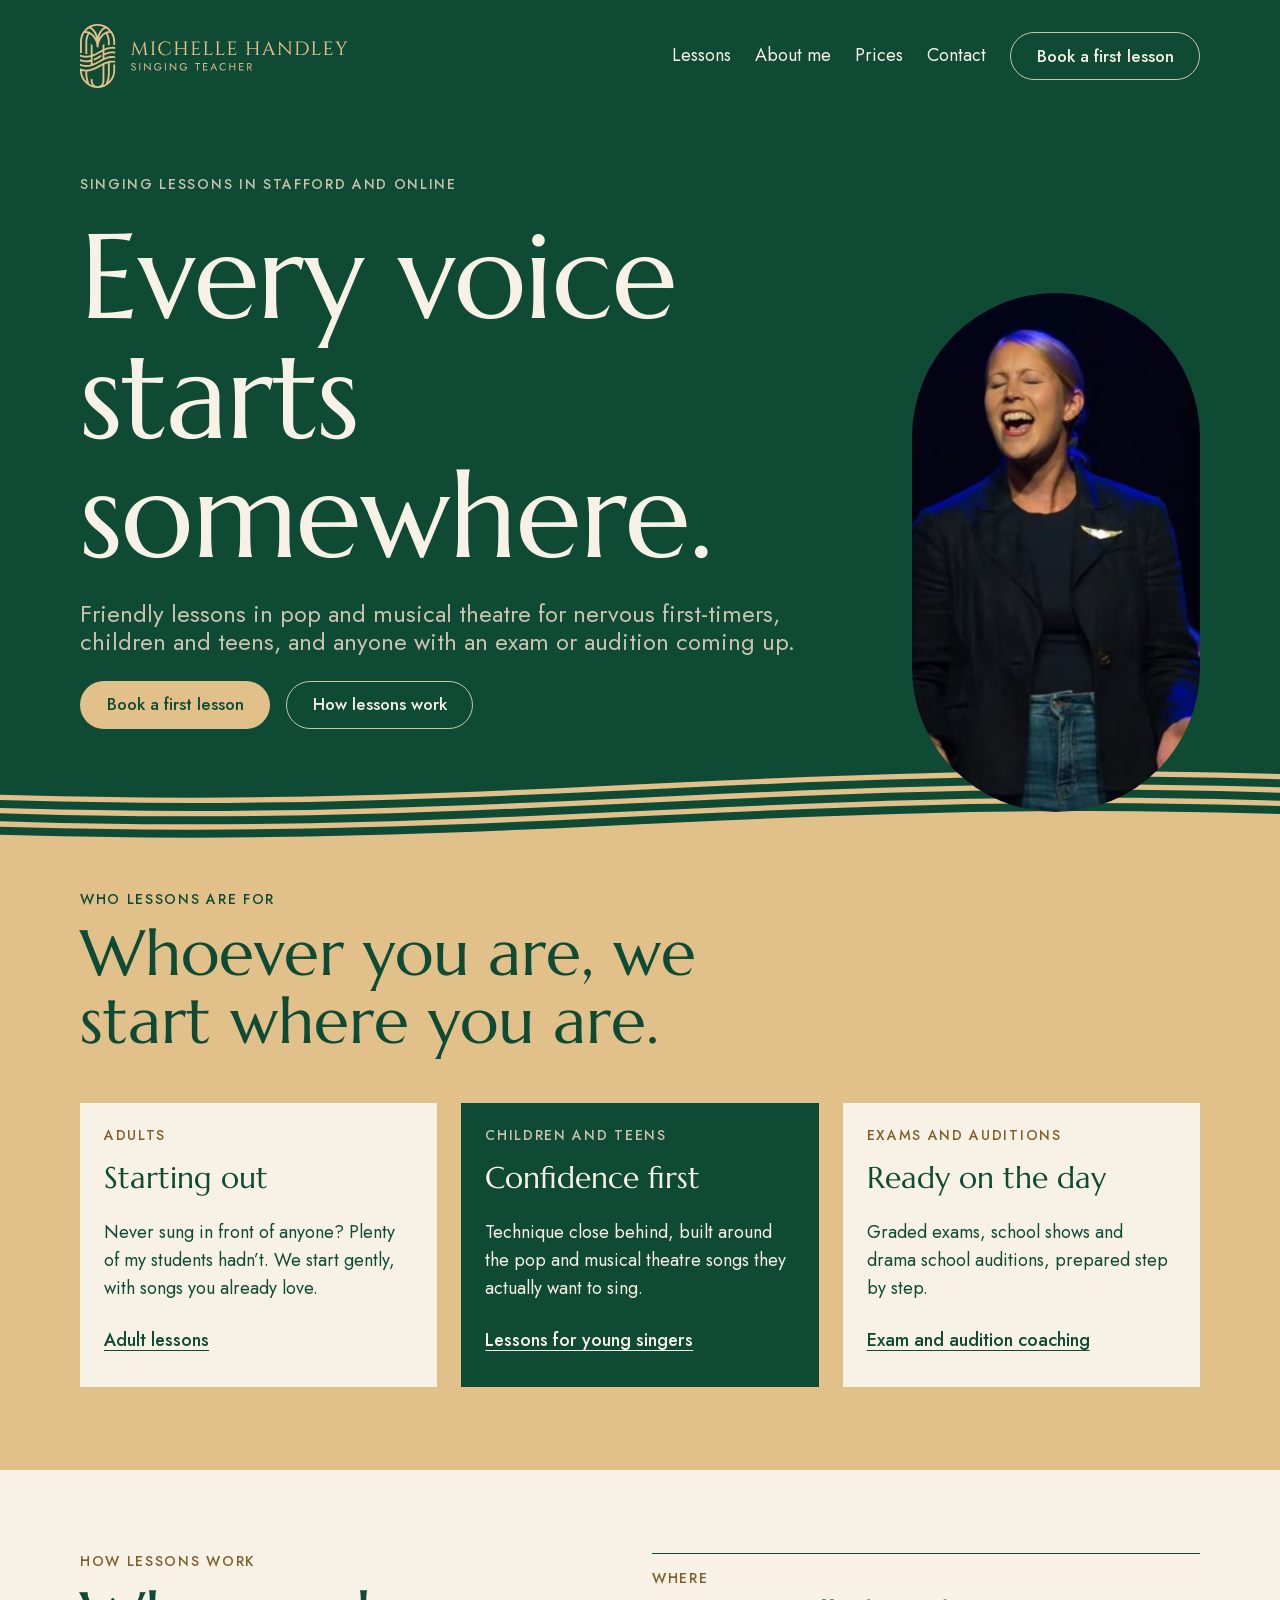
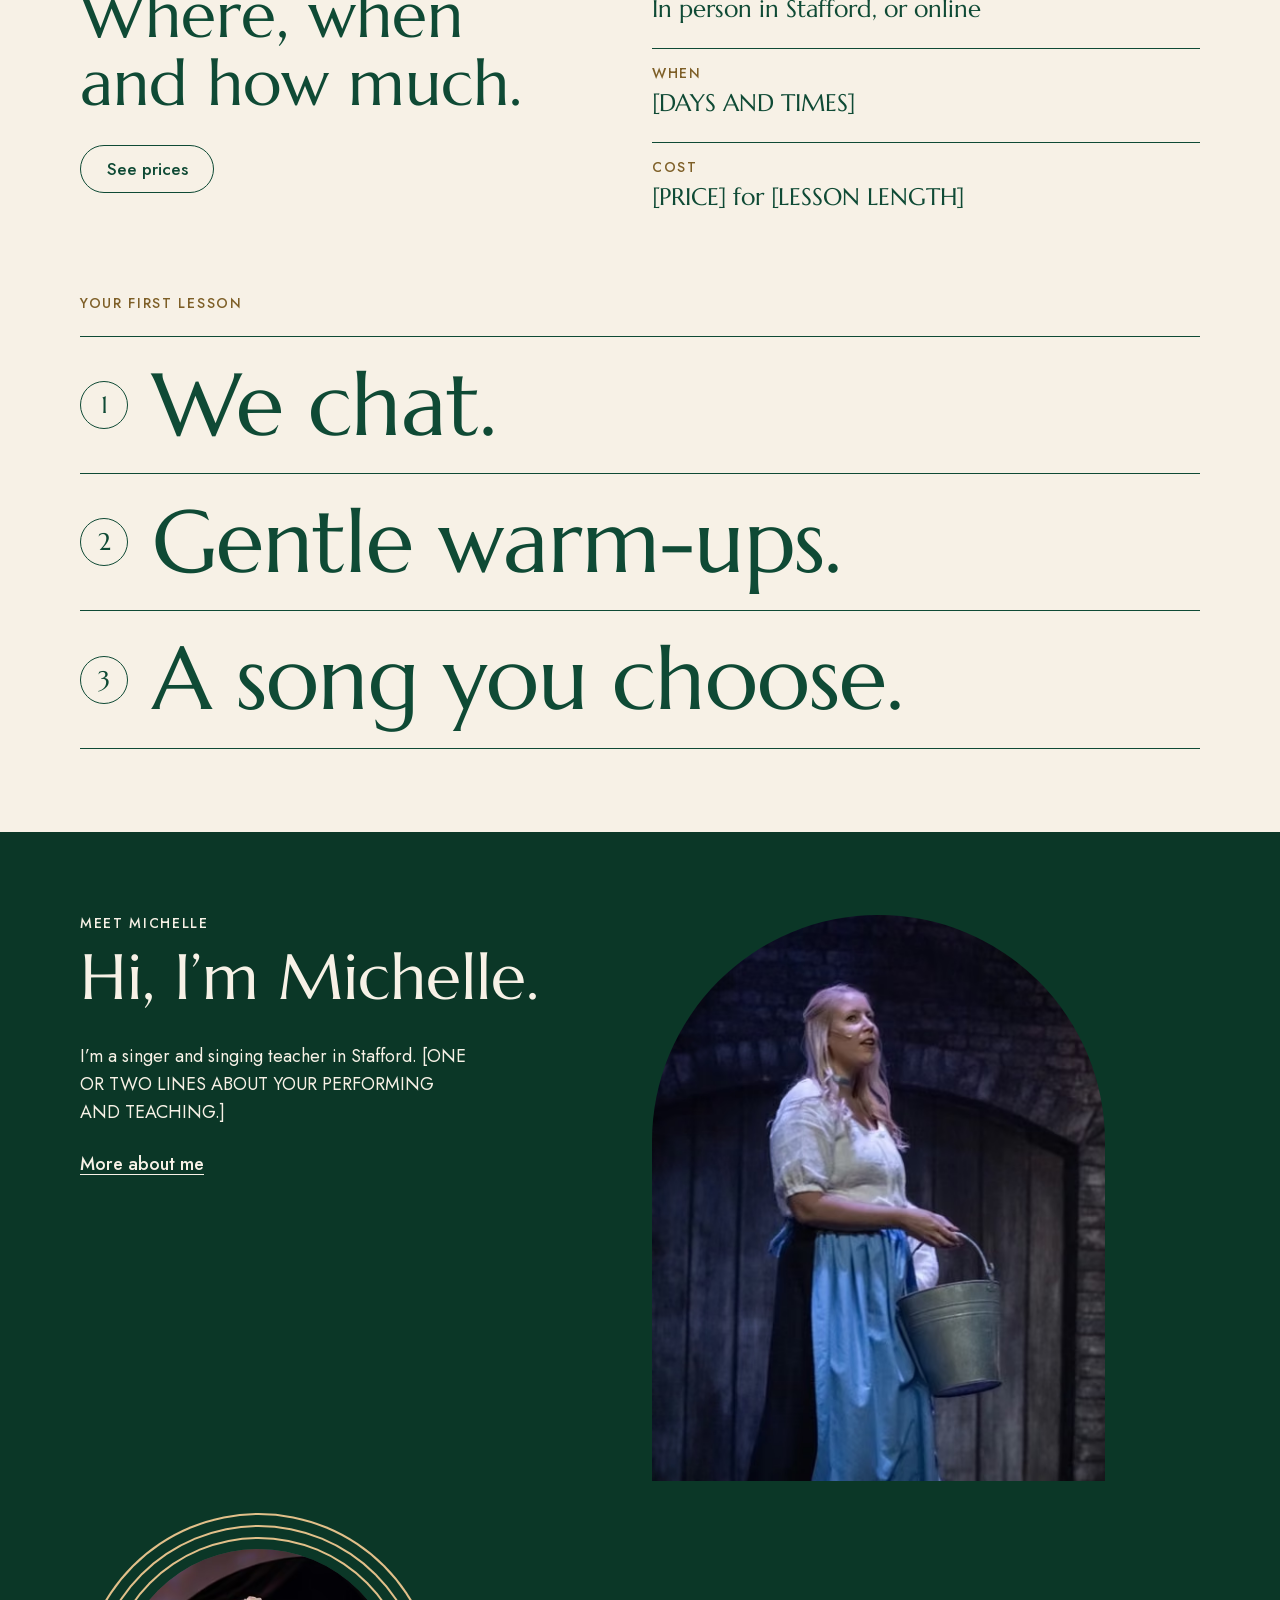
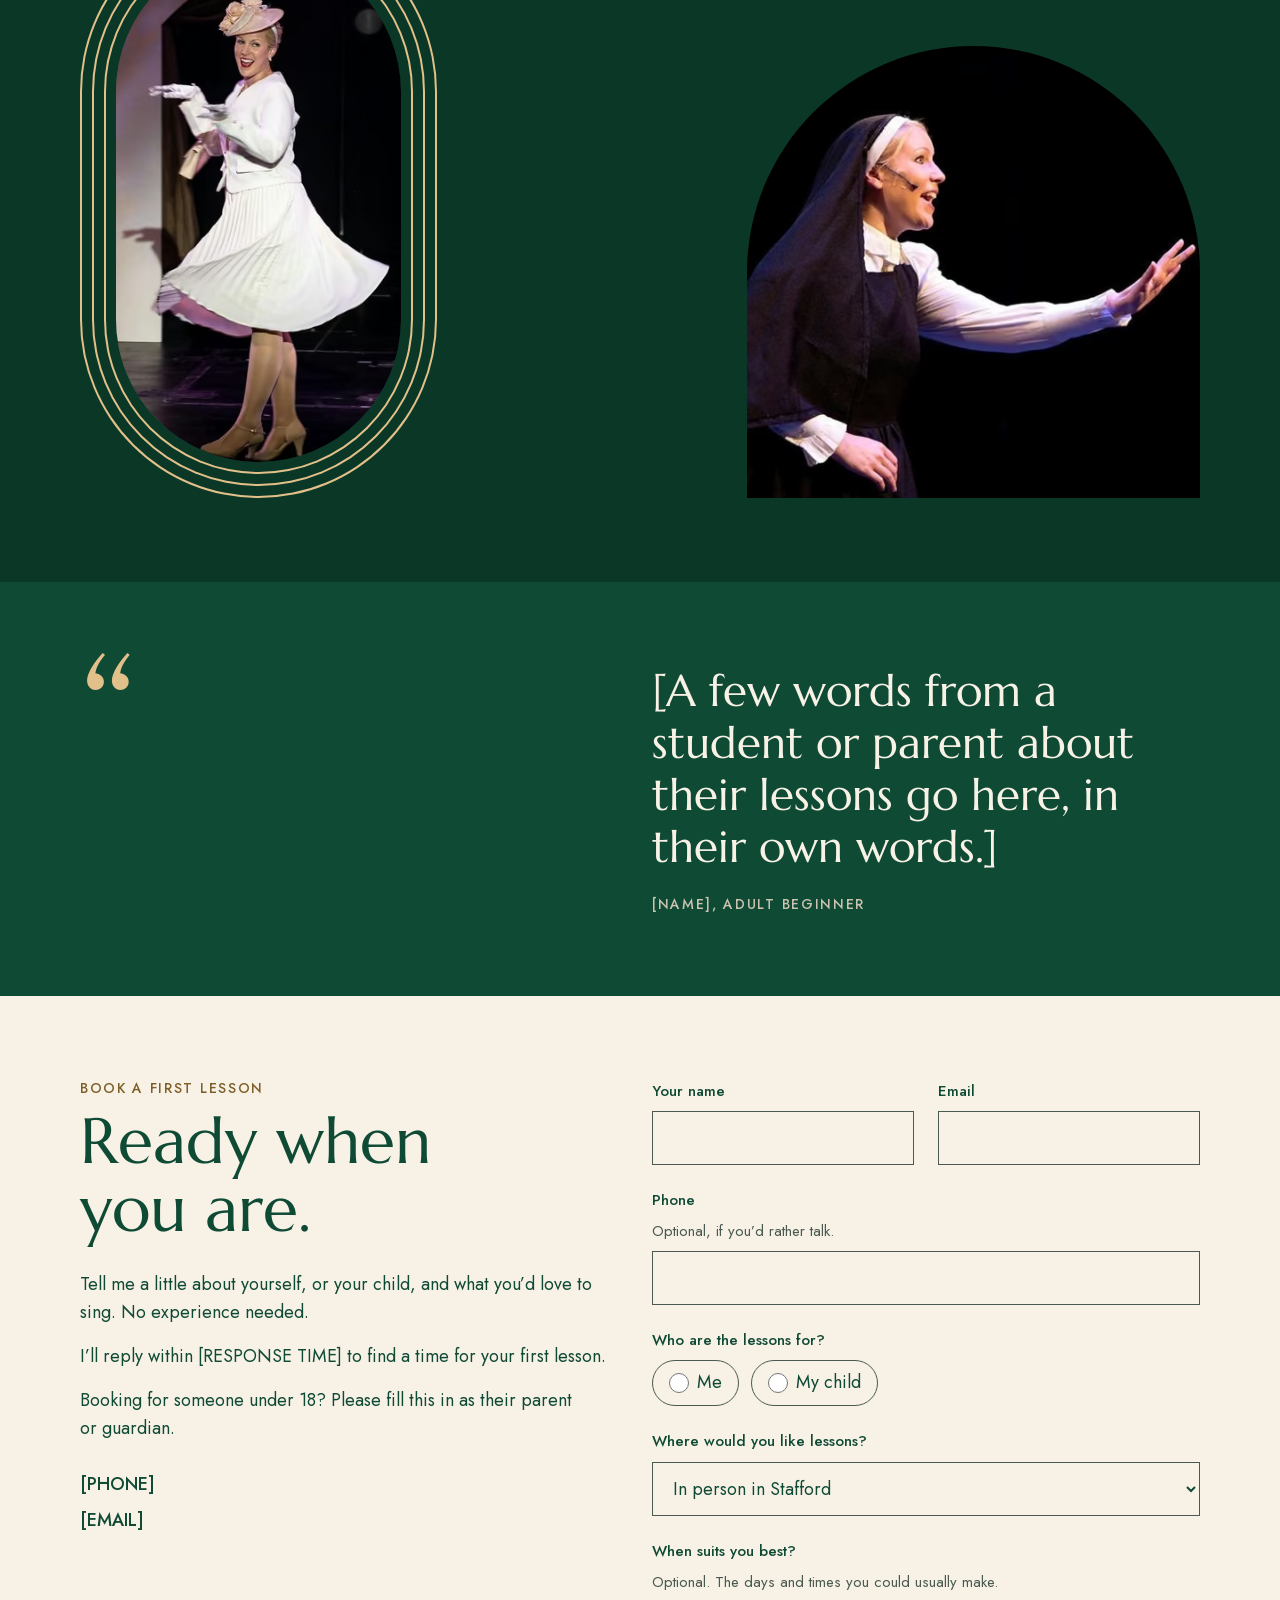
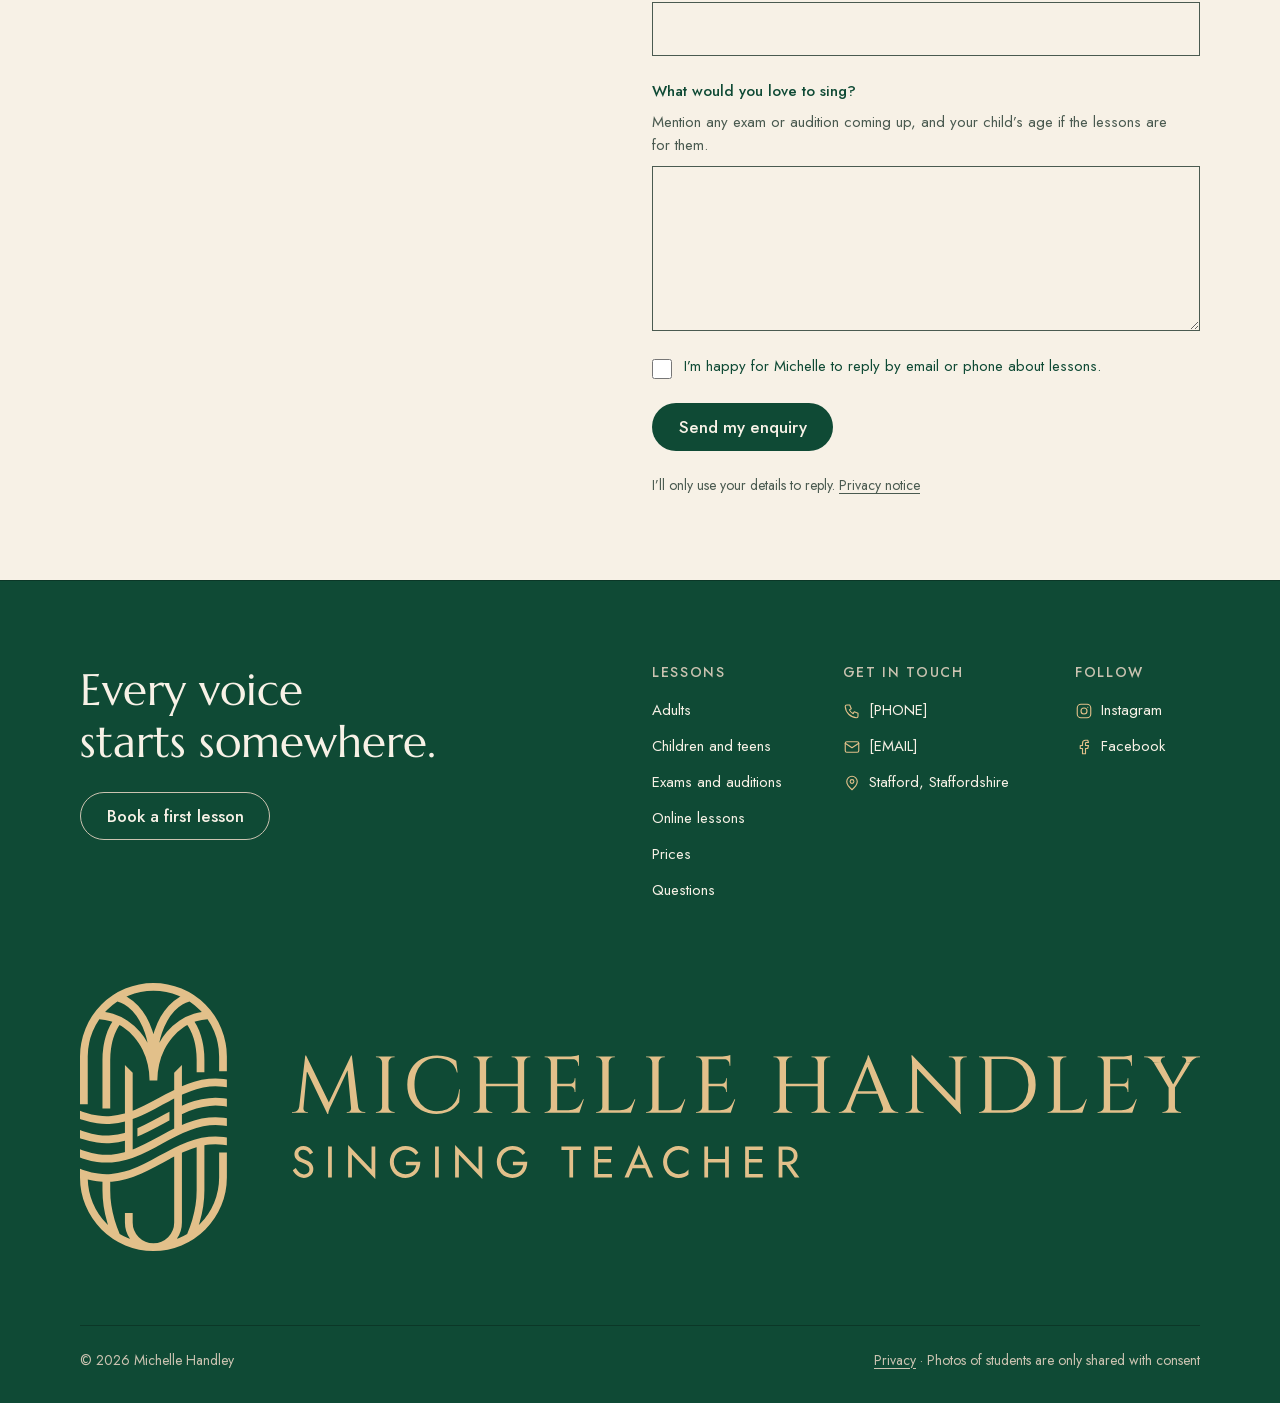
==== commit ada1d861: "Align pages on a shared two-column layout and rebuild the footer Make the site calmer and easier to " ====
--- a/index.html
+++ b/index.html
@@ -9,20 +9,20 @@
   <link rel="canonical" href="https://michellehandley.example/">
 
   <!-- Fonts are self-hosted and declared in brand.css. All three paint the first screen, so all are preloaded. -->
-  <link rel="preload" href="/fonts/jost-400.woff2" as="font" type="font/woff2" crossorigin>
-  <link rel="preload" href="/fonts/jost-500.woff2" as="font" type="font/woff2" crossorigin>
-  <link rel="preload" href="/fonts/Marcellus-Regular.ttf" as="font" type="font/ttf" crossorigin>
-  <link rel="stylesheet" href="/css/brand.css">
-  <link rel="stylesheet" href="/css/tokens.css">
-  <link rel="stylesheet" href="/css/base.css">
-  <link rel="stylesheet" href="/css/components.css">
-  <script src="/js/site.js" defer></script>
+  <link rel="preload" href="fonts/jost-400.woff2" as="font" type="font/woff2" crossorigin>
+  <link rel="preload" href="fonts/jost-500.woff2" as="font" type="font/woff2" crossorigin>
+  <link rel="preload" href="fonts/Marcellus-Regular.ttf" as="font" type="font/ttf" crossorigin>
+  <link rel="stylesheet" href="css/brand.css">
+  <link rel="stylesheet" href="css/tokens.css">
+  <link rel="stylesheet" href="css/base.css">
+  <link rel="stylesheet" href="css/components.css">
+  <script src="js/site.js" defer></script>
 
   <!-- Icons and theme -->
-  <link rel="icon" href="/favicon.ico" sizes="any">
-  <link rel="icon" href="/favicon.svg" type="image/svg+xml">
-  <link rel="apple-touch-icon" href="/apple-touch-icon.png">
-  <link rel="manifest" href="/site.webmanifest">
+  <link rel="icon" href="favicon.ico" sizes="any">
+  <link rel="icon" href="favicon.svg" type="image/svg+xml">
+  <link rel="apple-touch-icon" href="apple-touch-icon.png">
+  <link rel="manifest" href="site.webmanifest">
   <meta name="theme-color" content="#0F4A35">
 
   <!-- Social sharing (Open Graph and Twitter/X) -->
@@ -77,22 +77,22 @@
        ================================================================== -->
   <header class="site-header mh-on-dark">
     <div class="container site-header__inner">
-      <a class="site-logo" href="/">
+      <a class="site-logo" href="./">
         <picture>
-          <source media="(min-width: 768px)" srcset="/images/brand/michelle-handley-logo-horizontal-gold.svg" width="268" height="64">
-          <img src="/images/brand/michelle-handley-mark-gold.svg" width="31" height="56" alt="Michelle Handley, singing teacher, home">
+          <source media="(min-width: 768px)" srcset="images/brand/michelle-handley-logo-horizontal-gold.svg" width="268" height="64">
+          <img src="images/brand/michelle-handley-mark-gold.svg" width="31" height="56" alt="Michelle Handley, singing teacher, home">
         </picture>
       </a>
       <button class="mh-btn mh-btn--outline-on-dark site-header__menu" type="button" aria-expanded="false" aria-controls="site-nav">Menu</button>
       <nav class="site-nav" id="site-nav" aria-label="Main">
         <ul class="site-nav__list">
-          <li><a href="/lessons.html">Lessons</a></li>
-          <li><a href="/about.html">About me</a></li>
-          <li><a href="/lessons.html#prices">Prices</a></li>
-          <li><a href="/contact.html">Contact</a></li>
+          <li><a href="lessons.html">Lessons</a></li>
+          <li><a href="about.html">About me</a></li>
+          <li><a href="lessons.html#prices">Prices</a></li>
+          <li><a href="contact.html">Contact</a></li>
         </ul>
       </nav>
-      <a class="mh-btn mh-btn--outline-on-dark site-header__cta" href="/#contact">Book a first lesson</a>
+      <a class="mh-btn mh-btn--outline-on-dark site-header__cta" href="./#contact">Book a first lesson</a>
     </div>
   </header>
 
@@ -115,11 +115,11 @@
             <!-- The capsule is 5:9, so this 7:8 photo shows about 1.57 times the capsule's width -->
             <div class="mh-capsule">
               <picture>
-                <source type="image/avif" srcset="/images/home-portrait-400.avif 400w, /images/home-portrait-496.avif 496w" sizes="(min-width: 48em) 29rem, 24rem">
-                <source type="image/webp" srcset="/images/home-portrait-400.webp 400w, /images/home-portrait-496.webp 496w" sizes="(min-width: 48em) 29rem, 24rem">
+                <source type="image/avif" srcset="images/home-portrait-400.avif 400w, images/home-portrait-496.avif 496w" sizes="(min-width: 48em) 29rem, 24rem">
+                <source type="image/webp" srcset="images/home-portrait-400.webp 400w, images/home-portrait-496.webp 496w" sizes="(min-width: 48em) 29rem, 24rem">
                 <img
-                  src="/images/home-portrait-496.jpg"
-                  srcset="/images/home-portrait-400.jpg 400w, /images/home-portrait-496.jpg 496w"
+                  src="images/home-portrait-496.jpg"
+                  srcset="images/home-portrait-400.jpg 400w, images/home-portrait-496.jpg 496w"
                   sizes="(min-width: 48em) 29rem, 24rem"
                   width="496" height="570"
                   alt="Michelle Handley singing on stage with her eyes closed and her hands open, in a black jacket and jeans"
@@ -130,17 +130,17 @@
         </div>
       </div>
       <picture class="mh-stave hero__stave" aria-hidden="true">
-        <source media="(min-width: 768px)" srcset="/images/brand/stave-wide-gold.svg" width="1440" height="81">
-        <img src="/images/brand/stave-narrow-gold.svg" width="600" height="81" alt="">
+        <source media="(min-width: 768px)" srcset="images/brand/stave-wide-gold.svg" width="1440" height="81">
+        <img src="images/brand/stave-narrow-gold.svg" width="600" height="81" alt="">
       </picture>
     </section>
 
-    <!-- Who lessons are for: the page's one gold block, with staggered posters -->
+    <!-- Who lessons are for: the page's one gold block -->
     <section class="section mh-on-gold" aria-labelledby="who-title">
       <div class="container">
         <div class="section__head section__head--wide">
           <p class="mh-label">Who lessons are for</p>
-          <h2 class="type-feature" id="who-title">Whoever you are, we start where you are.</h2>
+          <h2 class="type-display" id="who-title">Whoever you are, we start where you are.</h2>
         </div>
 
         <div class="posters">
@@ -148,47 +148,49 @@
             <p class="mh-label">Adults</p>
             <h3 class="poster__title">Starting out</h3>
             <p>Never sung in front of anyone? Plenty of my students hadn’t. We start gently, with songs you already love.</p>
-            <a class="text-link poster__link" href="/lessons.html#adults">Adult lessons</a>
+            <a class="text-link poster__link" href="lessons.html#adults">Adult lessons</a>
           </article>
           <article class="poster mh-on-dark">
             <p class="mh-label">Children and teens</p>
             <h3 class="poster__title">Confidence first</h3>
             <p>Technique close behind, built around the pop and musical theatre songs they actually want to sing.</p>
-            <a class="text-link poster__link" href="/lessons.html#young-singers">Lessons for young singers</a>
+            <a class="text-link poster__link" href="lessons.html#young-singers">Lessons for young singers</a>
           </article>
           <article class="poster mh-on-light">
             <p class="mh-label">Exams and auditions</p>
             <h3 class="poster__title">Ready on the day</h3>
             <p>Graded exams, school shows and drama school auditions, prepared step by step.</p>
-            <a class="text-link poster__link" href="/lessons.html#exams">Exam and audition coaching</a>
+            <a class="text-link poster__link" href="lessons.html#exams">Exam and audition coaching</a>
           </article>
         </div>
       </div>
     </section>
 
-    <!-- How lessons work: ivory, with the first lesson as giant type -->
+    <!-- How lessons work: ivory, with the first lesson as the page's big-type moment -->
     <section class="section mh-on-light" id="how-lessons-work" aria-labelledby="how-title">
       <div class="container">
-        <div class="how__top">
-          <div class="how__head">
+        <div class="columns columns--list how__top">
+          <div class="columns__head">
             <p class="mh-label">How lessons work</p>
             <h2 class="type-display" id="how-title">Where, when and how much.</h2>
-            <a class="mh-btn mh-btn--outline-on-light" href="/lessons.html#prices">See prices</a>
-          </div>
-          <dl class="facts facts--stacked">
-            <div class="fact">
-              <dt class="mh-label">Where</dt>
-              <dd>In person in Stafford, or online</dd>
-            </div>
-            <div class="fact">
-              <dt class="mh-label">When</dt>
-              <dd><!-- PLACEHOLDER: days and times lessons are available -->[DAYS AND TIMES]</dd>
-            </div>
-            <div class="fact">
-              <dt class="mh-label">Cost</dt>
-              <dd><!-- PLACEHOLDER: lesson price -->[PRICE] for <!-- PLACEHOLDER: lesson length -->[LESSON LENGTH]</dd>
-            </div>
-          </dl>
+            <a class="mh-btn mh-btn--outline-on-light columns__action" href="lessons.html#prices">See prices</a>
+          </div>
+          <div class="columns__body">
+            <dl class="facts facts--stacked">
+              <div class="fact">
+                <dt class="mh-label">Where</dt>
+                <dd>In person in Stafford, or online</dd>
+              </div>
+              <div class="fact">
+                <dt class="mh-label">When</dt>
+                <dd><!-- PLACEHOLDER: days and times lessons are available -->[DAYS AND TIMES]</dd>
+              </div>
+              <div class="fact">
+                <dt class="mh-label">Cost</dt>
+                <dd><!-- PLACEHOLDER: lesson price -->[PRICE] for <!-- PLACEHOLDER: lesson length -->[LESSON LENGTH]</dd>
+              </div>
+            </dl>
+          </div>
         </div>
 
         <div class="first-steps">
@@ -202,48 +204,48 @@
       </div>
     </section>
 
-    <!-- Meet Michelle: deep green, staggered stage photos with the headline over them -->
+    <!-- Meet Michelle: deep green, and the page's one staggered moment -->
     <section class="section mh-on-stage" aria-labelledby="meet-title">
       <div class="container meet">
         <div class="meet__head">
           <p class="mh-label">Meet Michelle</p>
-          <h2 class="type-feature" id="meet-title">Hi, I’m Michelle.</h2>
+          <h2 class="type-display" id="meet-title">Hi, I’m Michelle.</h2>
         </div>
         <div class="meet__capsule">
           <div class="mh-capsule mh-rings">
             <picture>
-              <source type="image/avif" srcset="/images/stage-twirl-400.avif 400w, /images/stage-twirl-595.avif 595w" sizes="(min-width: 58em) 23rem, 16rem">
-              <source type="image/webp" srcset="/images/stage-twirl-400.webp 400w, /images/stage-twirl-595.webp 595w" sizes="(min-width: 58em) 23rem, 16rem">
-              <img src="/images/stage-twirl-595.jpg" srcset="/images/stage-twirl-400.jpg 400w, /images/stage-twirl-595.jpg 595w" sizes="(min-width: 58em) 23rem, 16rem" width="595" height="859" alt="Michelle on stage in a white suit and hat, smiling mid-twirl" loading="lazy" decoding="async">
+              <source type="image/avif" srcset="images/stage-twirl-400.avif 400w, images/stage-twirl-595.avif 595w" sizes="(min-width: 58em) 23rem, 16rem">
+              <source type="image/webp" srcset="images/stage-twirl-400.webp 400w, images/stage-twirl-595.webp 595w" sizes="(min-width: 58em) 23rem, 16rem">
+              <img src="images/stage-twirl-595.jpg" srcset="images/stage-twirl-400.jpg 400w, images/stage-twirl-595.jpg 595w" sizes="(min-width: 58em) 23rem, 16rem" width="595" height="859" alt="Michelle on stage in a white suit and hat, smiling mid-twirl" loading="lazy" decoding="async">
             </picture>
           </div>
         </div>
         <div class="meet__arch-a">
           <div class="mh-arch">
             <picture>
-              <source type="image/avif" srcset="/images/about-portrait-480.avif 480w, /images/about-portrait-688.avif 688w" sizes="(min-width: 58em) 29rem, 45vw">
-              <source type="image/webp" srcset="/images/about-portrait-480.webp 480w, /images/about-portrait-688.webp 688w" sizes="(min-width: 58em) 29rem, 45vw">
-              <img src="/images/about-portrait-688.jpg" srcset="/images/about-portrait-480.jpg 480w, /images/about-portrait-688.jpg 688w" sizes="(min-width: 58em) 29rem, 45vw" width="688" height="860" alt="Michelle singing on stage in a white blouse and blue skirt, holding a metal bucket" loading="lazy" decoding="async">
+              <source type="image/avif" srcset="images/about-portrait-480.avif 480w, images/about-portrait-688.avif 688w" sizes="(min-width: 58em) 29rem, 45vw">
+              <source type="image/webp" srcset="images/about-portrait-480.webp 480w, images/about-portrait-688.webp 688w" sizes="(min-width: 58em) 29rem, 45vw">
+              <img src="images/about-portrait-688.jpg" srcset="images/about-portrait-480.jpg 480w, images/about-portrait-688.jpg 688w" sizes="(min-width: 58em) 29rem, 45vw" width="688" height="860" alt="Michelle singing on stage in a white blouse and blue skirt, holding a metal bucket" loading="lazy" decoding="async">
             </picture>
           </div>
         </div>
         <div class="meet__arch-b">
           <div class="mh-arch">
             <picture>
-              <source type="image/avif" srcset="/images/stage-reach-480.avif 480w, /images/stage-reach-884.avif 884w" sizes="(min-width: 58em) 29rem, 45vw">
-              <source type="image/webp" srcset="/images/stage-reach-480.webp 480w, /images/stage-reach-884.webp 884w" sizes="(min-width: 58em) 29rem, 45vw">
-              <img src="/images/stage-reach-884.jpg" srcset="/images/stage-reach-480.jpg 480w, /images/stage-reach-884.jpg 884w" sizes="(min-width: 58em) 29rem, 45vw" width="884" height="885" alt="Michelle singing on stage in a nun’s habit, one arm reaching out" loading="lazy" decoding="async">
+              <source type="image/avif" srcset="images/stage-reach-480.avif 480w, images/stage-reach-884.avif 884w" sizes="(min-width: 58em) 29rem, 45vw">
+              <source type="image/webp" srcset="images/stage-reach-480.webp 480w, images/stage-reach-884.webp 884w" sizes="(min-width: 58em) 29rem, 45vw">
+              <img src="images/stage-reach-884.jpg" srcset="images/stage-reach-480.jpg 480w, images/stage-reach-884.jpg 884w" sizes="(min-width: 58em) 29rem, 45vw" width="884" height="885" alt="Michelle singing on stage in a nun’s habit, one arm reaching out" loading="lazy" decoding="async">
             </picture>
           </div>
         </div>
         <div class="meet__body">
           <p>I’m a singer and singing teacher in Stafford. <!-- PLACEHOLDER: one or two lines about Michelle's own performing and teaching -->[ONE OR TWO LINES ABOUT YOUR PERFORMING AND TEACHING.]</p>
-          <a class="text-link" href="/about.html">More about me</a>
-        </div>
-      </div>
-    </section>
-
-    <!-- Testimonial: velvet, a single large quote -->
+          <a class="text-link" href="about.html">More about me</a>
+        </div>
+      </div>
+    </section>
+
+    <!-- Testimonial: velvet, with the quote on the right-hand line -->
     <section class="section mh-on-dark" aria-label="What students say">
       <div class="container">
         <!-- PLACEHOLDER: testimonial. Replace the quote and name with a real student's or parent's words, with their permission and how they'd like to be credited. -->
@@ -254,14 +256,12 @@
       </div>
     </section>
 
-    <!-- Enquiry: ivory, with a large headline -->
+    <!-- Enquiry: ivory -->
     <section class="section mh-on-light" id="contact" aria-labelledby="contact-title">
-      <div class="container">
-        <div class="section__head section__head--wide">
+      <div class="container columns columns--list">
+        <div class="columns__head">
           <p class="mh-label">Book a first lesson</p>
-          <h2 class="type-feature" id="contact-title">Ready when you are.</h2>
-        </div>
-        <div class="enquiry__inner">
+          <h2 class="type-display" id="contact-title">Ready when you are.</h2>
           <div class="enquiry__intro">
             <p>Tell me a little about yourself, or your child, and what you’d love to sing. No experience needed.</p>
             <p>I’ll reply within <!-- PLACEHOLDER: usual response time, e.g. two working days -->[RESPONSE TIME] to find a time for your first lesson.</p>
@@ -271,7 +271,8 @@
               <li><!-- PLACEHOLDER: email address. Make it a mailto: link when it's known. -->[EMAIL]</li>
             </ul>
           </div>
-
+        </div>
+        <div class="columns__body">
           <form class="form" action="https://api.web3forms.com/submit" method="post">
             <!-- PLACEHOLDER: Web3Forms access key (free at web3forms.com, set up with Michelle's email address) -->
             <input type="hidden" name="access_key" value="YOUR_WEB3FORMS_ACCESS_KEY">
@@ -337,7 +338,7 @@
 
             <p class="form__status" tabindex="-1" hidden>Sorry, your enquiry didn’t send. Please try again in a minute, or email me at <!-- PLACEHOLDER: email address -->[EMAIL].</p>
             <div><button class="mh-btn mh-btn--velvet" type="submit" data-sending="Sending…">Send my enquiry</button></div>
-            <p class="form__small">I’ll only use your details to reply. <a href="/privacy.html">Privacy notice</a></p>
+            <p class="form__small">I’ll only use your details to reply. <a href="privacy.html">Privacy notice</a></p>
           </form>
         </div>
       </div>
@@ -350,47 +351,52 @@
        ================================================================== -->
   <footer class="site-footer mh-on-dark">
     <div class="container">
-      <p class="site-footer__line">Every voice starts somewhere.</p>
-      <div class="site-footer__inner">
-        <div class="footer-col">
-          <h2 class="mh-label">Lessons</h2>
-          <ul>
-            <li><a href="/lessons.html#adults">Adults</a></li>
-            <li><a href="/lessons.html#young-singers">Children and teens</a></li>
-            <li><a href="/lessons.html#exams">Exams and auditions</a></li>
-            <li><a href="/lessons.html#online">Online lessons</a></li>
-            <li><a href="/lessons.html#prices">Prices</a></li>
-            <li><a href="/lessons.html#faq">Questions</a></li>
-          </ul>
-        </div>
-        <div class="footer-col">
-          <h2 class="mh-label">Get in touch</h2>
-          <ul>
-            <li><!-- PLACEHOLDER: phone number. Make it a tel: link when it's known. -->[PHONE]</li>
-            <li><!-- PLACEHOLDER: email address. Make it a mailto: link when it's known. -->[EMAIL]</li>
-            <li>Stafford, Staffordshire</li>
-          </ul>
-        </div>
-        <div class="footer-col">
-          <h2 class="mh-label">Follow</h2>
-          <ul>
-            <!-- PLACEHOLDER: Instagram URL. Replace with Michelle's profile, e.g. https://www.instagram.com/handle/ -->
-            <li><a href="https://www.instagram.com/" rel="me">Instagram</a></li>
-            <!-- PLACEHOLDER: Facebook URL. Replace with Michelle's page, or delete this line if she doesn't use Facebook. -->
-            <li><a href="https://www.facebook.com/" rel="me">Facebook</a></li>
-          </ul>
+      <div class="site-footer__top">
+        <div class="site-footer__intro">
+          <p class="site-footer__line">Every voice starts somewhere.</p>
+          <a class="mh-btn mh-btn--outline-on-dark" href="./#contact">Book a first lesson</a>
+        </div>
+        <div class="site-footer__inner">
+          <div class="footer-col">
+            <h2 class="mh-label">Lessons</h2>
+            <ul>
+              <li><a href="lessons.html#adults">Adults</a></li>
+              <li><a href="lessons.html#young-singers">Children and teens</a></li>
+              <li><a href="lessons.html#exams">Exams and auditions</a></li>
+              <li><a href="lessons.html#online">Online lessons</a></li>
+              <li><a href="lessons.html#prices">Prices</a></li>
+              <li><a href="lessons.html#faq">Questions</a></li>
+            </ul>
+          </div>
+          <div class="footer-col">
+            <h2 class="mh-label">Get in touch</h2>
+            <ul>
+              <li><svg class="footer-icon" width="18" height="18" viewBox="0 0 24 24" fill="none" stroke="currentColor" stroke-width="1.5" stroke-linecap="round" stroke-linejoin="round" aria-hidden="true"><path d="M5 4h4l2 5-2.5 1.5a11 11 0 0 0 5 5L15 13l5 2v4a2 2 0 0 1-2 2A16 16 0 0 1 3 6a2 2 0 0 1 2-2"/></svg><!-- PLACEHOLDER: phone number. Make it a tel: link when it's known. -->[PHONE]</li>
+              <li><svg class="footer-icon" width="18" height="18" viewBox="0 0 24 24" fill="none" stroke="currentColor" stroke-width="1.5" stroke-linecap="round" stroke-linejoin="round" aria-hidden="true"><rect x="3" y="5" width="18" height="14" rx="2"/><path d="M3 7l9 6 9-6"/></svg><!-- PLACEHOLDER: email address. Make it a mailto: link when it's known. -->[EMAIL]</li>
+              <li><svg class="footer-icon" width="18" height="18" viewBox="0 0 24 24" fill="none" stroke="currentColor" stroke-width="1.5" stroke-linecap="round" stroke-linejoin="round" aria-hidden="true"><path d="M12 21s-7-6.2-7-11a7 7 0 0 1 14 0c0 4.8-7 11-7 11z"/><circle cx="12" cy="10" r="2.5"/></svg>Stafford, Staffordshire</li>
+            </ul>
+          </div>
+          <div class="footer-col">
+            <h2 class="mh-label">Follow</h2>
+            <ul>
+              <!-- PLACEHOLDER: Instagram URL. Replace with Michelle's profile, e.g. https://www.instagram.com/handle/ -->
+              <li><a href="https://www.instagram.com/" rel="me"><svg class="footer-icon" width="18" height="18" viewBox="0 0 24 24" fill="none" stroke="currentColor" stroke-width="1.5" stroke-linecap="round" stroke-linejoin="round" aria-hidden="true"><rect x="3" y="3" width="18" height="18" rx="5"/><circle cx="12" cy="12" r="4"/><path d="M17 7v.01"/></svg>Instagram</a></li>
+              <!-- PLACEHOLDER: Facebook URL. Replace with Michelle's page, or delete this line if she doesn't use Facebook. -->
+              <li><a href="https://www.facebook.com/" rel="me"><svg class="footer-icon" width="18" height="18" viewBox="0 0 24 24" fill="none" stroke="currentColor" stroke-width="1.5" stroke-linecap="round" stroke-linejoin="round" aria-hidden="true"><path d="M17 3h-3a4 4 0 0 0-4 4v3H7v4h3v7h4v-7h3l1-4h-4V7a1 1 0 0 1 1-1h3z"/></svg>Facebook</a></li>
+            </ul>
+          </div>
         </div>
       </div>
       <!-- The logo runs the width of the page: stacked on phones, horizontal from 768px -->
-      <a class="site-footer__logo" href="/">
+      <a class="site-footer__logo" href="./">
         <picture>
-          <source media="(min-width: 768px)" srcset="/images/brand/michelle-handley-logo-horizontal-gold.svg" width="1255" height="300">
-          <img src="/images/brand/michelle-handley-logo-stacked-gold.svg" width="255" height="240" alt="Michelle Handley, singing teacher, home" loading="lazy">
+          <source media="(min-width: 768px)" srcset="images/brand/michelle-handley-logo-horizontal-gold.svg" width="1255" height="300">
+          <img src="images/brand/michelle-handley-logo-stacked-gold.svg" width="255" height="240" alt="Michelle Handley, singing teacher, home" loading="lazy">
         </picture>
       </a>
       <div class="site-footer__legal">
         <p>&copy; 2026 Michelle Handley</p>
-        <p><a href="/privacy.html">Privacy</a> · Photos of students are only shared with consent</p>
+        <p><a href="privacy.html">Privacy</a> · Photos of students are only shared with consent</p>
       </div>
     </div>
   </footer>
--- a/css/base.css
+++ b/css/base.css
@@ -123,24 +123,46 @@
   max-width: var(--mh-measure);
   margin-bottom: var(--mh-space-7);
 }
-/* For a Feature headline, which runs the width of the page */
+/* For a headline that runs the width of the page */
 .section__head--wide { max-width: none; }
 
-/* A picture beside its text. The two wrap onto one column on phones. */
-.split {
-  display: flex;
-  flex-wrap: wrap;
-  align-items: center;
-  gap: var(--mh-space-7) var(--mh-space-8);
+/* The shared two-column layout: the headline on the left, the content on one
+   line on the right, so the eye learns where to look. Two gaps only under a
+   headline: --mh-space-5 above text, --mh-space-7 above a list. */
+.columns {
+  display: grid;
+  gap: var(--mh-space-5) var(--mh-space-5);
 }
-.split__media { flex: 0 1 24rem; margin-inline: auto; }
-.split__body {
-  flex: 1 1 22rem;
+.columns--list { row-gap: var(--mh-space-7); }
+.columns__head {
   display: flex;
   flex-direction: column;
-  align-items: flex-start;
-  gap: var(--mh-space-4);
+  gap: var(--mh-space-3);
+  min-width: 0;
 }
+/* Under the headline: a button or link, or a picture */
+.columns__action { align-self: flex-start; margin-top: var(--mh-space-4); }
+.columns__media { max-width: 24rem; margin-top: var(--mh-space-6); }
+.columns__body {
+  display: flex;
+  flex-direction: column;
+  gap: var(--mh-space-5);
+  min-width: 0;
+}
+.columns__body > .mh-btn,
+.columns__body > .text-link { align-self: flex-start; }
+/* Photos sit on the same two lines (from 48em), level at the foot */
+.columns__photos {
+  display: grid;
+  grid-template-columns: repeat(2, minmax(0, 1fr));
+  align-items: end;
+  gap: var(--mh-space-5);
+  margin-top: var(--mh-space-7);
+}
+.columns__photo--arch { max-width: 28rem; }
+.columns__photo--arch .mh-arch { aspect-ratio: 1; }
+.columns__photo--capsule { max-width: 16rem; }
+.columns__photo--capsule img { object-position: 45% 50%; }
 
 /* Labels: brand.css sets the type (Jost 500, caps, tracked). They introduce;
    they never carry the message. Mist on dark, ivory on stage, brass on light. */
--- a/css/components.css
+++ b/css/components.css
@@ -149,8 +149,8 @@
 }
 .mh-on-light .photo-note { color: var(--mh-moss); }
 
-/* ---- Posters: tall square panels on gold, stepped from 58em. Each carries
-   its own surface class, ivory or velvet. --------------------------------- */
+/* ---- Posters: square panels on gold, level with each other. Each carries its
+   own surface class, ivory or velvet. --------------------------------------- */
 .posters {
   display: grid;
   grid-template-columns: repeat(auto-fit, minmax(16rem, 1fr));
@@ -164,28 +164,17 @@
   padding: var(--mh-space-6);
 }
 .poster__title {
-  margin-bottom: var(--mh-space-5);
-  font-size: var(--mh-text-2xl);
-  line-height: var(--mh-leading-tight);
+  margin-bottom: var(--mh-space-2);
+  font-size: var(--mh-text-xl);
+  line-height: var(--mh-leading-snug);
 }
 .poster__link { margin-top: auto; }
 
-/* ---- How lessons work (home): the headline beside the facts --------------- */
-.how__top {
-  display: flex;
-  flex-wrap: wrap;
-  gap: var(--mh-space-7) var(--mh-space-8);
-  margin-bottom: var(--mh-section);
-}
-.how__head {
-  flex: 1 1 22rem;
-  display: flex;
-  flex-direction: column;
-  align-items: flex-start;
-  gap: var(--mh-space-5);
-}
-
-/* ---- Meet Michelle (home): staggered stage photos, the headline over them - */
+/* ---- How lessons work (home): the columns, then the big steps ------------- */
+.how__top { margin-bottom: var(--mh-section); }
+
+/* ---- Meet Michelle (home): the page's one staggered moment. The headline and
+   first photo start on the shared lines. ------------------------------------ */
 .meet {
   display: grid;
   grid-template-columns: repeat(2, minmax(0, 1fr));
@@ -197,32 +186,16 @@
   display: flex;
   flex-direction: column;
   align-items: flex-start;
-  gap: var(--mh-space-4);
-}
+}
+.meet__head { gap: var(--mh-space-3); }
+.meet__body { gap: var(--mh-space-4); }
 .meet__capsule { grid-column: 1 / -1; width: min(100%, 16rem); margin-inline: auto; }
 .meet__capsule img { object-position: 45% 50%; }
 .meet__arch-a .mh-arch { aspect-ratio: 4 / 5; }
 .meet__arch-b .mh-arch { aspect-ratio: 1; }
 .meet__arch-b { margin-top: var(--mh-space-7); }
 
-/* ---- My story (about): text beside two stage photos ----------------------- */
-.story {
-  display: grid;
-  grid-template-columns: repeat(2, minmax(0, 1fr));
-  gap: var(--mh-space-6) var(--mh-space-5);
-}
-.story__head,
-.story__body { grid-column: 1 / -1; }
-.story__photo-a .mh-arch { aspect-ratio: 1; }
-.story__photo-a { align-self: end; }
-.story__photo-b img { object-position: 45% 50%; }
-
-/* ---- In person or online (lessons): the arch and two stepped columns ------ */
-.formats {
-  display: grid;
-  gap: var(--mh-space-7) var(--mh-space-6);
-}
-.formats__media { width: min(100%, 24rem); }
+/* ---- In person or online (lessons): each option under a rule --------------- */
 .formats__item {
   display: flex;
   flex-direction: column;
@@ -230,7 +203,7 @@
   padding-top: var(--mh-space-4);
   border-top: 1px solid currentColor;
 }
-.formats__item h3 { font-size: var(--mh-text-2xl); }
+.formats__item h3 { font-size: var(--mh-text-xl); }
 
 /* ---- Facts: short labelled details, each under a rule -------------------- */
 .facts {
@@ -250,9 +223,9 @@
   font-size: var(--mh-text-lg);
   line-height: var(--mh-leading-snug);
 }
-/* Home: a single column beside the headline */
-.facts--stacked { flex: 1 1 22rem; grid-template-columns: 1fr; gap: var(--mh-space-5); }
-/* About: a block of credentials */
+/* A single column, on the right-hand line */
+.facts--stacked { grid-template-columns: 1fr; gap: var(--mh-space-5); }
+/* About: larger values */
 .facts--large dd { font-size: var(--mh-text-xl); }
 
 /* ---- Big steps: numbered rows of Feature type, between rules. The detail
@@ -295,7 +268,7 @@
   letter-spacing: var(--mh-tracking-poster);
 }
 .big-steps--detail .big-steps__title {
-  font-size: var(--mh-text-3xl);
+  font-size: var(--mh-text-2xl);
   line-height: var(--mh-leading-tight);
 }
 .big-steps--detail > li > p { grid-column: 2; }
@@ -317,31 +290,27 @@
   border-bottom: 1px solid currentColor;
 }
 .price__body {
-  flex: 1 1 22rem;
-  display: flex;
-  flex-direction: column;
-  gap: var(--mh-space-2);
-}
-.price__name { font-size: var(--mh-text-2xl); }
+  flex: 1 1 14rem;
+  display: flex;
+  flex-direction: column;
+  gap: var(--mh-space-2);
+}
+.price__name { font-size: var(--mh-text-xl); }
 .price__amount {
   font-family: var(--mh-font-display);
-  font-size: var(--mh-text-xl);
+  font-size: var(--mh-text-lg);
   line-height: var(--mh-leading-snug);
 }
 .price-list__note {
-  margin-top: var(--mh-space-5);
   font-size: var(--mh-text-sm);
   color: var(--mh-color-text-muted);
 }
 
-/* ---- Testimonial: one big sentence on a velvet block, under a gold quote
-   mark. Keep the quote short, about 15 to 25 words. ------------------------ */
+/* ---- Testimonial: a gold quote mark on the left, the quote on the right-hand
+   line. Keep the quote short, about 15 to 25 words. ------------------------- */
 .testimonial {
-  display: flex;
-  flex-direction: column;
-  align-items: center;
-  gap: var(--mh-space-6);
-  text-align: center;
+  display: grid;
+  gap: var(--mh-space-5);
 }
 .testimonial::before {
   content: "\201C";
@@ -353,14 +322,12 @@
 }
 .testimonial blockquote {
   font-family: var(--mh-font-display);
-  font-size: var(--mh-text-3xl);
-  line-height: var(--mh-leading-snug);
-}
-.testimonial blockquote p { text-wrap: balance; }
-.price-list__action { margin-top: var(--mh-space-6); }
-
-/* ---- Questions and answers: the headline above, the list stepped in ------- */
-.faq { width: 100%; max-width: 46rem; margin-left: auto; border-top: 1px solid currentColor; }
+  font-size: var(--mh-text-2xl);
+  line-height: var(--mh-leading-snug);
+}
+
+/* ---- Questions and answers ----------------------------------------------- */
+.faq { border-top: 1px solid currentColor; }
 .faq__item { border-bottom: 1px solid currentColor; }
 .faq__question {
   display: flex;
@@ -391,18 +358,14 @@
 }
 .faq__answer { padding-bottom: var(--mh-space-5); }
 
-/* ---- Enquiry form -------------------------------------------------------- */
-.enquiry__inner {
-  display: flex;
-  flex-wrap: wrap;
-  gap: var(--mh-space-7) var(--mh-space-8);
-}
+/* ---- Enquiry form: the intro under the headline, the form on the right-hand
+   line --------------------------------------------------------------------- */
 .enquiry__intro {
-  flex: 1 1 18rem;
   display: flex;
   flex-direction: column;
   align-items: flex-start;
   gap: var(--mh-space-4);
+  margin-top: var(--mh-space-4);
 }
 .enquiry__contact {
   display: flex;
@@ -420,11 +383,10 @@
   margin-block: var(--mh-space-3);
 }
 .contact-list dd { font-weight: var(--mh-weight-medium); }
-/* Contact page: the details as big type on the gold block */
+/* Contact page: the details as a list on the gold block, on the right-hand line */
 .contact-list--large {
   display: grid;
-  grid-template-columns: repeat(auto-fit, minmax(16rem, 1fr));
-  gap: var(--mh-space-6);
+  gap: var(--mh-space-5);
   margin: 0;
 }
 .contact-list--large > div {
@@ -437,7 +399,7 @@
 .contact-list--large dd {
   font-family: var(--mh-font-display);
   font-weight: var(--mh-weight-regular);
-  font-size: var(--mh-text-2xl);
+  font-size: var(--mh-text-xl);
   line-height: var(--mh-leading-snug);
   overflow-wrap: anywhere;   /* room for a long email address */
 }
@@ -446,11 +408,9 @@
   flex-direction: column;
   align-items: flex-start;
   gap: var(--mh-space-2);
-  margin-top: var(--mh-space-7);
 }
 
 .form {
-  flex: 2 1 26rem;
   display: flex;
   flex-direction: column;
   gap: var(--mh-space-5);
@@ -460,8 +420,6 @@
   grid-template-columns: repeat(auto-fit, minmax(14rem, 1fr));
   gap: var(--mh-space-5);
 }
-/* The contact form has no intro beside it, so it steps in like the questions */
-.form--offset { max-width: 46rem; margin-left: auto; }
 /* Honeypot: hidden from people. Web3Forms discards anything that ticks it. */
 .form__honeypot { display: none; }
 
@@ -592,7 +550,8 @@
   line-height: var(--mh-leading-snug);
 }
 
-/* ---- Footer: velvet, big type, and the logo at the full width ------------- */
+/* ---- Footer: a sign-off and links on the shared lines, then the logo at the
+   full width ---------------------------------------------------------------- */
 .site-footer {
   padding-block: var(--mh-section) var(--mh-space-6);
   border-top: 1px solid var(--mh-rule);   /* parts it from a velvet band above */
@@ -601,19 +560,26 @@
    a straight line under it would undo the curve */
 main:has(> .hero:last-child) + .site-footer { border-top-color: transparent; }
 
-/* The sign-off, at the size of the hero headlines */
+.site-footer__top {
+  display: grid;
+  gap: var(--mh-space-7) var(--mh-space-5);
+}
+.site-footer__intro {
+  display: flex;
+  flex-direction: column;
+  align-items: flex-start;
+  gap: var(--mh-space-5);
+}
 .site-footer__line {
-  max-width: none;
-  margin-bottom: var(--mh-space-8);
-  font-family: var(--mh-font-display);
-  font-size: var(--mh-text-3xl);
-  line-height: var(--mh-leading-tight);
+  font-family: var(--mh-font-display);
+  font-size: var(--mh-text-2xl);
+  line-height: var(--mh-leading-snug);
   text-wrap: balance;
 }
 .site-footer__inner {
   display: grid;
-  grid-template-columns: repeat(auto-fit, minmax(12rem, 1fr));
-  gap: var(--mh-space-7) var(--mh-space-6);
+  grid-template-columns: repeat(auto-fit, minmax(9.5rem, 1fr));
+  gap: var(--mh-space-6) var(--mh-space-5);
 }
 .footer-col {
   display: flex;
@@ -621,18 +587,24 @@
   gap: var(--mh-space-3);
 }
 .footer-col ul { margin: 0; padding: 0; list-style: none; }
-/* Links and details in Marcellus, a size up. A list of links needs no
-   underline to read as links; it shows on hover. */
+/* Small Jost, with a gold icon beside each way to get in touch. A list of
+   links needs no underline to read as links; it shows on hover. Tall enough to
+   tap on phones, and tighter from 48em. */
+.footer-col li,
+.footer-col a {
+  display: flex;
+  align-items: center;
+  gap: var(--mh-space-2);
+}
 .footer-col li {
-  display: flex;
-  align-items: center;
   min-height: calc(var(--mh-space-6) + var(--mh-space-3));
-  font-family: var(--mh-font-display);
-  font-size: var(--mh-text-lg);
-  line-height: var(--mh-leading-snug);
-}
-.footer-col a { align-self: stretch; display: flex; align-items: center; text-decoration: none; }
+  font-size: var(--mh-text-sm);
+  line-height: var(--mh-leading-snug);
+  overflow-wrap: anywhere;   /* room for a long email address */
+}
+.footer-col a { align-self: stretch; text-decoration: none; }
 .footer-col a:hover { text-decoration: underline; }
+.footer-icon { flex: none; color: var(--mh-gold); }
 
 /* The logo runs the full width, up to 28rem while it's the stacked one. Its
    clear space is half the mark's width, so the margins grow with the logo:
@@ -669,12 +641,22 @@
   .site-nav__list { flex-direction: row; gap: var(--mh-space-5); }
   .site-nav__list li + li { border-top: 0; }
   .site-header__cta { display: none; }
+  .columns { grid-template-columns: repeat(2, minmax(0, 1fr)); }
+  .columns__photos,
+  .columns--statement > .columns__head { grid-column: 1 / -1; }
+  .columns--statement > .columns__body { grid-column: 2; }
   .hero { padding-top: var(--mh-space-8); }
   .hero__photo { flex-basis: 18rem; }
   .posters { grid-template-columns: repeat(2, minmax(0, 1fr)); }
   .poster:nth-child(3) { grid-column: 1 / -1; }   /* two above, one across */
-  .formats { grid-template-columns: repeat(2, minmax(0, 1fr)); }
-  .formats__media { grid-column: 1 / -1; }
+  .testimonial { grid-template-columns: repeat(2, minmax(0, 1fr)); }
+  .testimonial::before { grid-row: 1 / 3; }
+  .testimonial blockquote,
+  .testimonial figcaption { grid-column: 2; }
+  .contact-band .contact-list { grid-column: 2; grid-row: 1; }
+  .contact-band .contact-lessons { grid-column: 1; grid-row: 1; }
+  .columns__body--right { grid-column: 2; }
+  .footer-col li { min-height: calc(var(--mh-space-6) + var(--mh-space-1)); }
 }
 
 /* The wide stave and the horizontal footer logo. In px, not em, to switch
@@ -696,45 +678,26 @@
 
   .hero__text { flex-basis: 0; }
 
-  /* Posters step down the gold block; the margin keeps the block's padding */
-  .posters { grid-template-columns: repeat(3, minmax(0, 1fr)); margin-bottom: var(--mh-space-8); }
+  .posters { grid-template-columns: repeat(3, minmax(0, 1fr)); }
   .poster { padding: var(--mh-space-5); }
-  .poster:has(.poster__link) { min-height: 30rem; }
-  .poster:nth-child(2) { margin-top: var(--mh-space-8); margin-bottom: calc(-1 * var(--mh-space-8)); }
-  .poster:nth-child(3) { grid-column: auto; margin-top: var(--mh-space-6); margin-bottom: calc(-1 * var(--mh-space-6)); }
-
-  .big-steps--detail > li { grid-template-columns: auto minmax(0, 11fr) minmax(0, 9fr); }
+  .poster:nth-child(3) { grid-column: auto; }
+
+  /* The number and title fill the left column, so the text starts on the line */
+  .big-steps--detail > li {
+    grid-template-columns: var(--mh-space-7) calc(50% - 1.5 * var(--mh-space-5) - var(--mh-space-7)) minmax(0, 1fr);
+  }
   .big-steps--detail > li > p { grid-column: 3; }
-
-  .formats { grid-template-columns: repeat(12, minmax(0, 1fr)); }
-  .formats__media { grid-column: 1 / 6; grid-row: 1 / 3; width: auto; }
-  .formats__item:nth-child(2) { grid-column: 7 / 13; }
-  .formats__item:nth-child(3) { grid-column: 6 / 13; align-self: start; }
 
   .meet {
     grid-template-columns: repeat(12, minmax(0, 1fr));
-    grid-template-rows: auto auto auto;
+    grid-template-rows: auto 1fr auto;
   }
-  .meet__head {
-    grid-column: 1 / 10;
-    grid-row: 1;
-    position: relative;
-    z-index: 1;
-    padding-top: var(--mh-space-8);
-  }
-  .meet__arch-a { grid-column: 8 / 13; grid-row: 1 / 3; }
-  .meet__capsule { grid-column: 1 / 5; grid-row: 2 / 4; width: auto; margin: 0; }
-  .meet__body { grid-column: 5 / 8; grid-row: 2; align-self: start; }
-  .meet__arch-b { grid-column: 5 / 10; grid-row: 3; margin-top: var(--mh-space-5); }
-
-  .story {
-    grid-template-columns: repeat(12, minmax(0, 1fr));
-    grid-template-rows: auto 1fr;   /* the text stays together beside the taller photos */
-  }
-  .story__head { grid-column: 1 / 6; grid-row: 1; }
-  .story__body { grid-column: 1 / 6; grid-row: 2; }
-  .story__photo-b { grid-column: 6 / 9; grid-row: 1 / 3; margin-top: var(--mh-space-8); }
-  .story__photo-a { grid-column: 9 / 13; grid-row: 1 / 3; align-self: start; }
-
-  .facts--large { grid-template-columns: repeat(3, minmax(0, 1fr)); }
-}
+  .meet__head { grid-column: 1 / 7; grid-row: 1; }
+  .meet__body { grid-column: 1 / 6; grid-row: 2; align-self: start; }
+  .meet__arch-a { grid-column: 7 / 12; grid-row: 1 / 3; }
+  .meet__capsule { grid-column: 1 / 5; grid-row: 3; width: auto; margin: 0; }
+  .meet__arch-b { grid-column: 8 / 13; grid-row: 3; align-self: end; margin-top: 0; }
+
+  .site-footer__top { grid-template-columns: repeat(2, minmax(0, 1fr)); }
+  .site-footer__inner { grid-template-columns: 1fr 1.25fr 0.75fr; }
+}
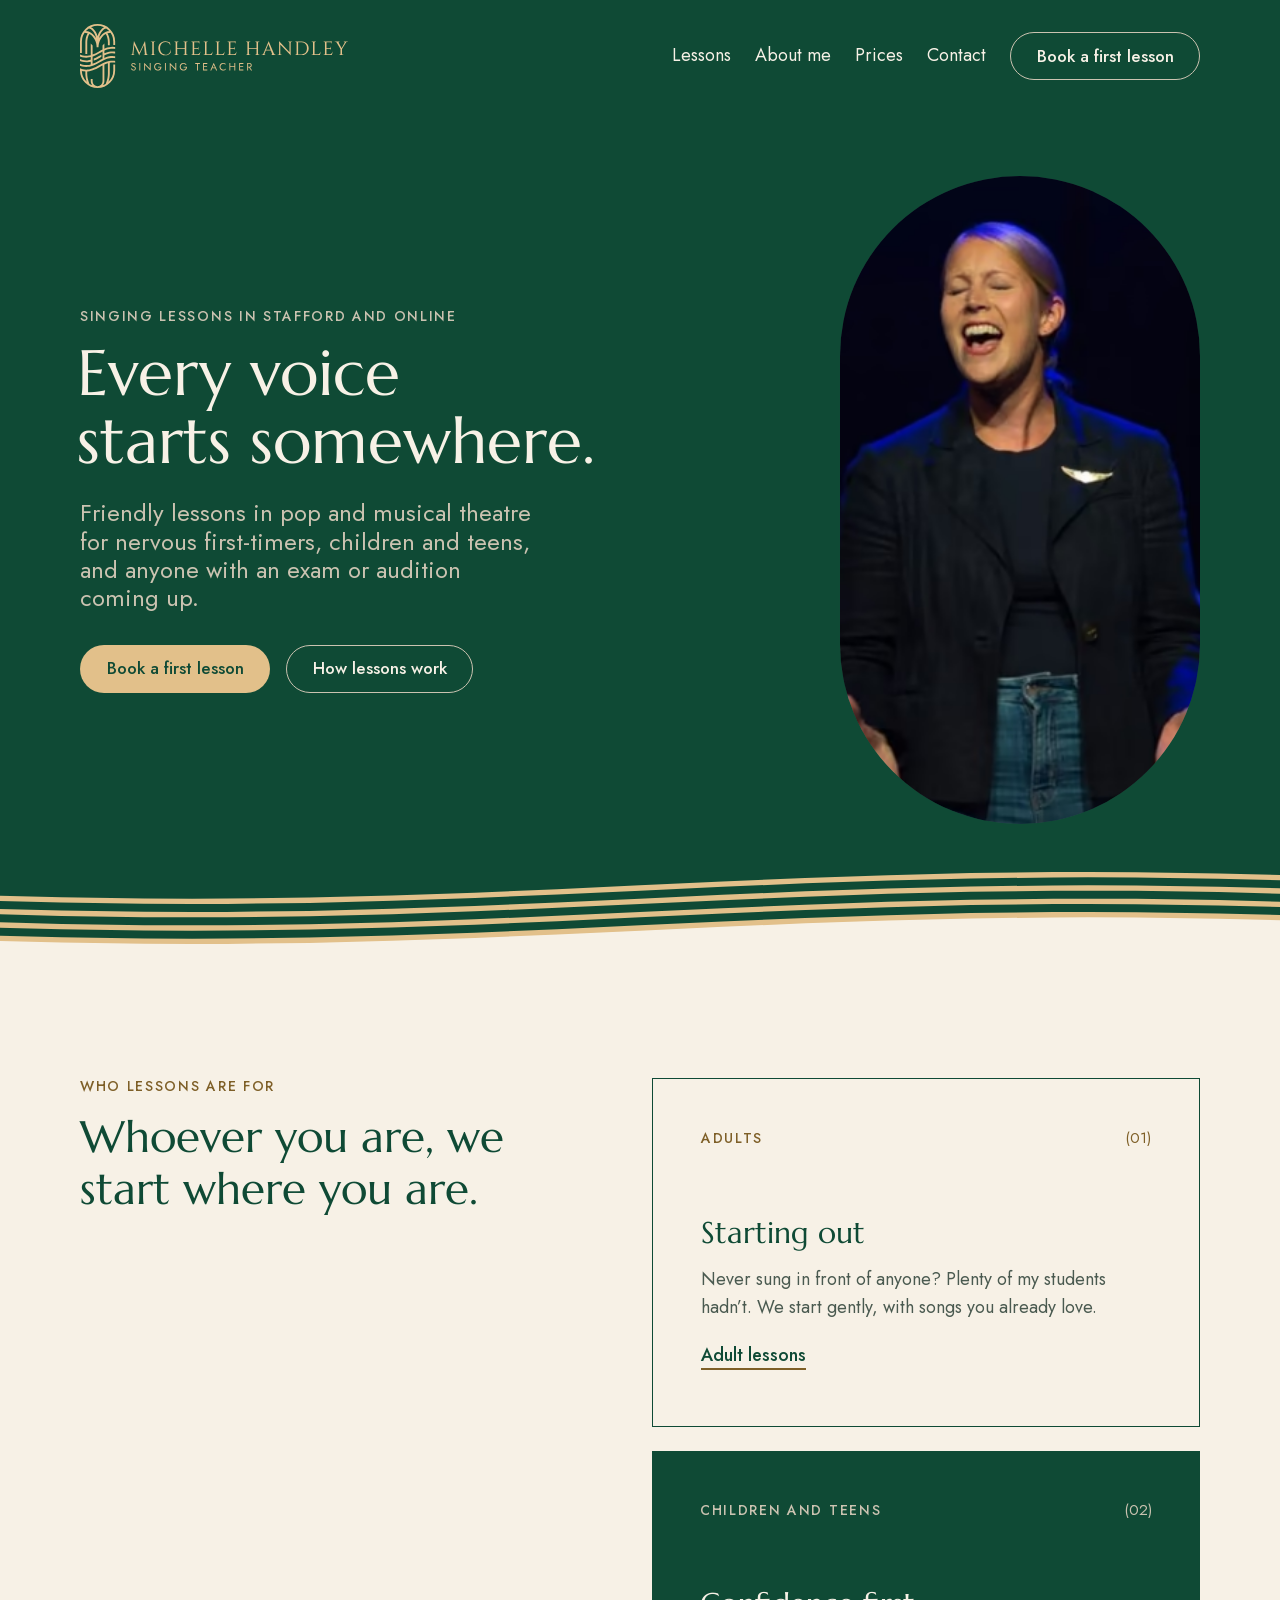
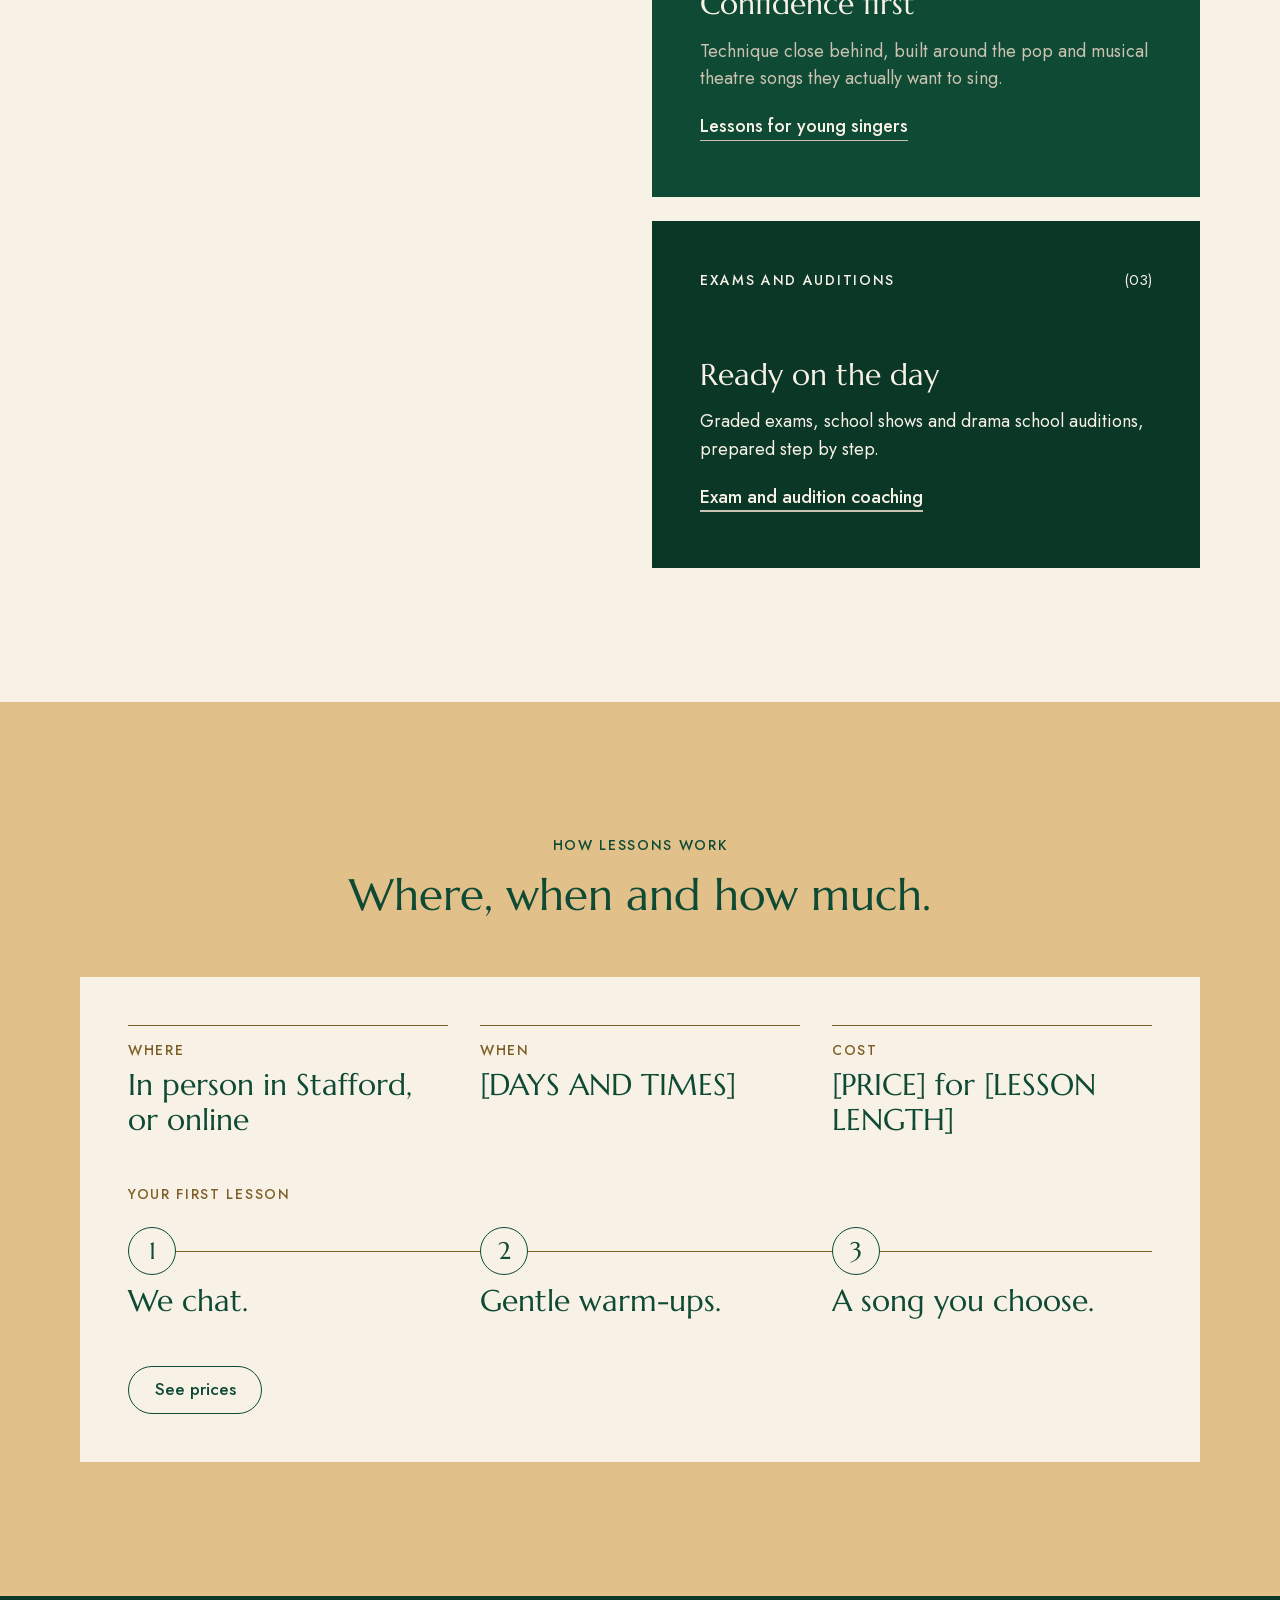
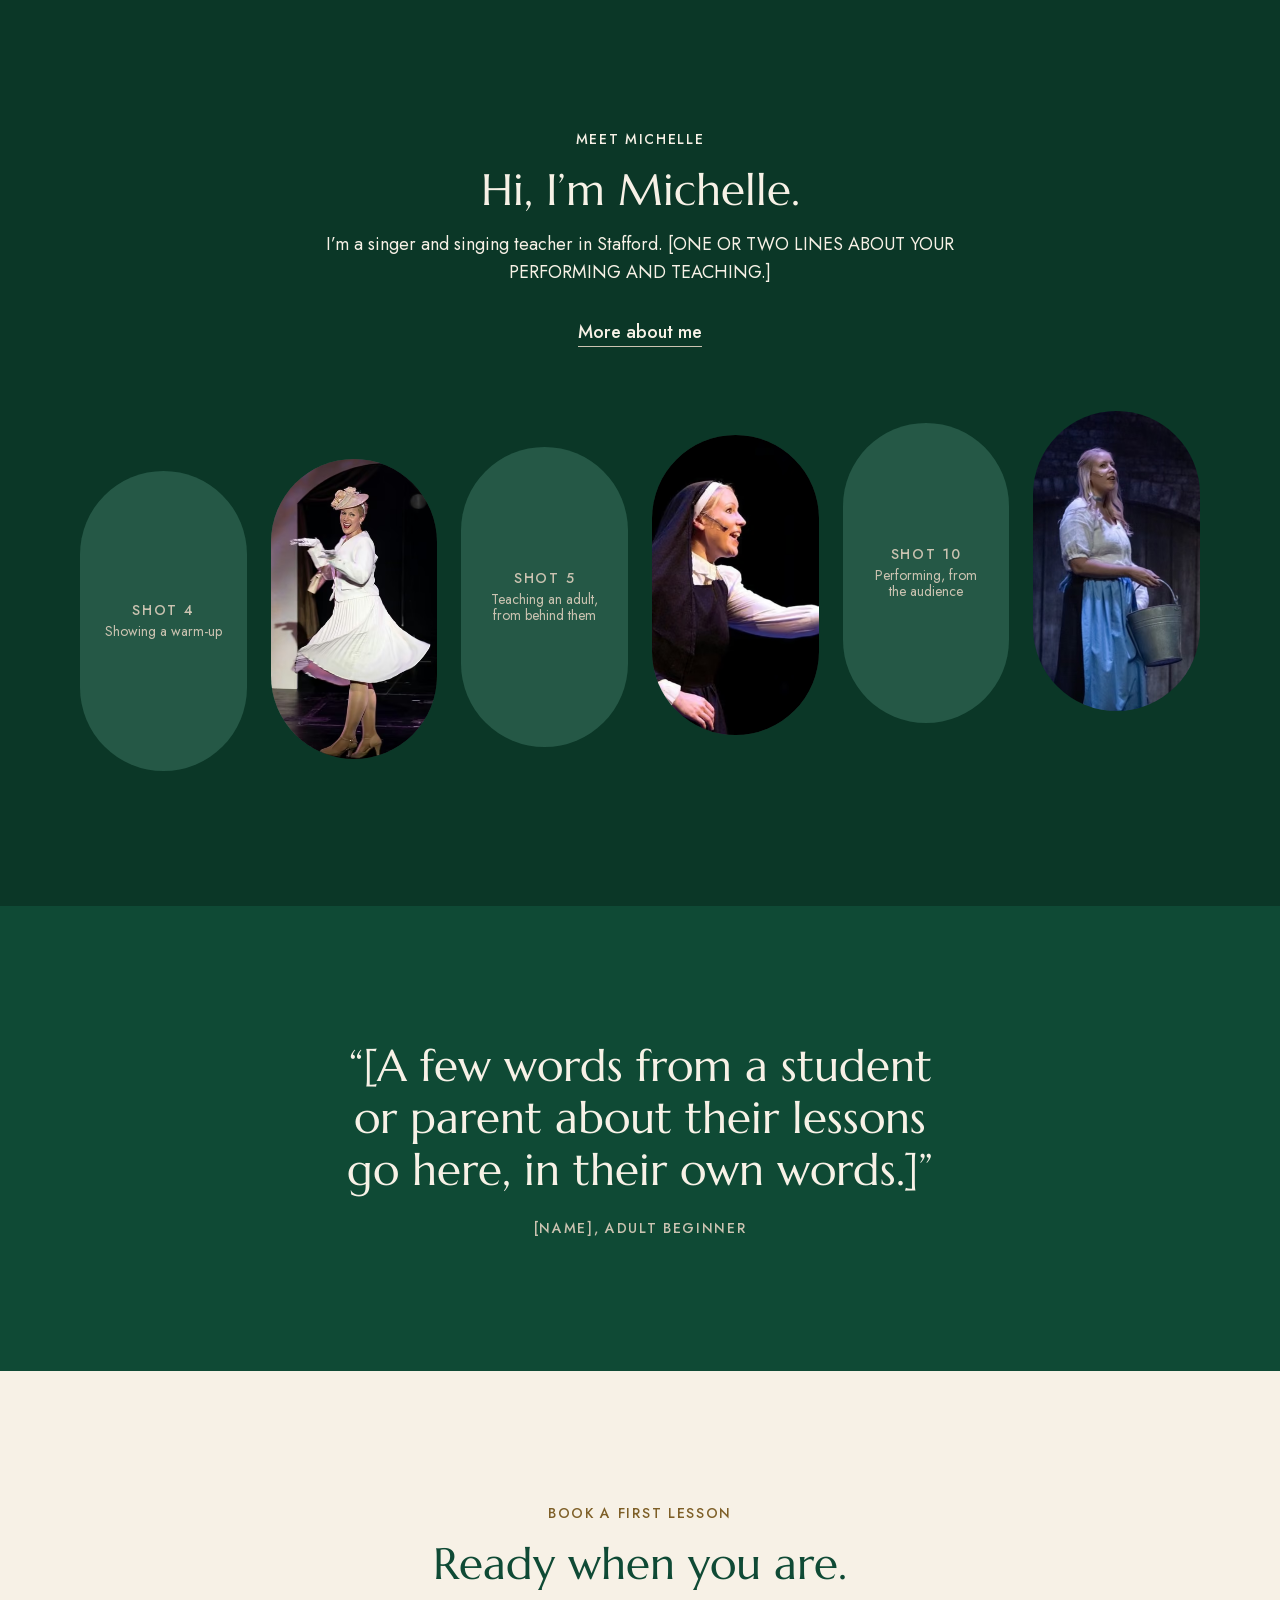
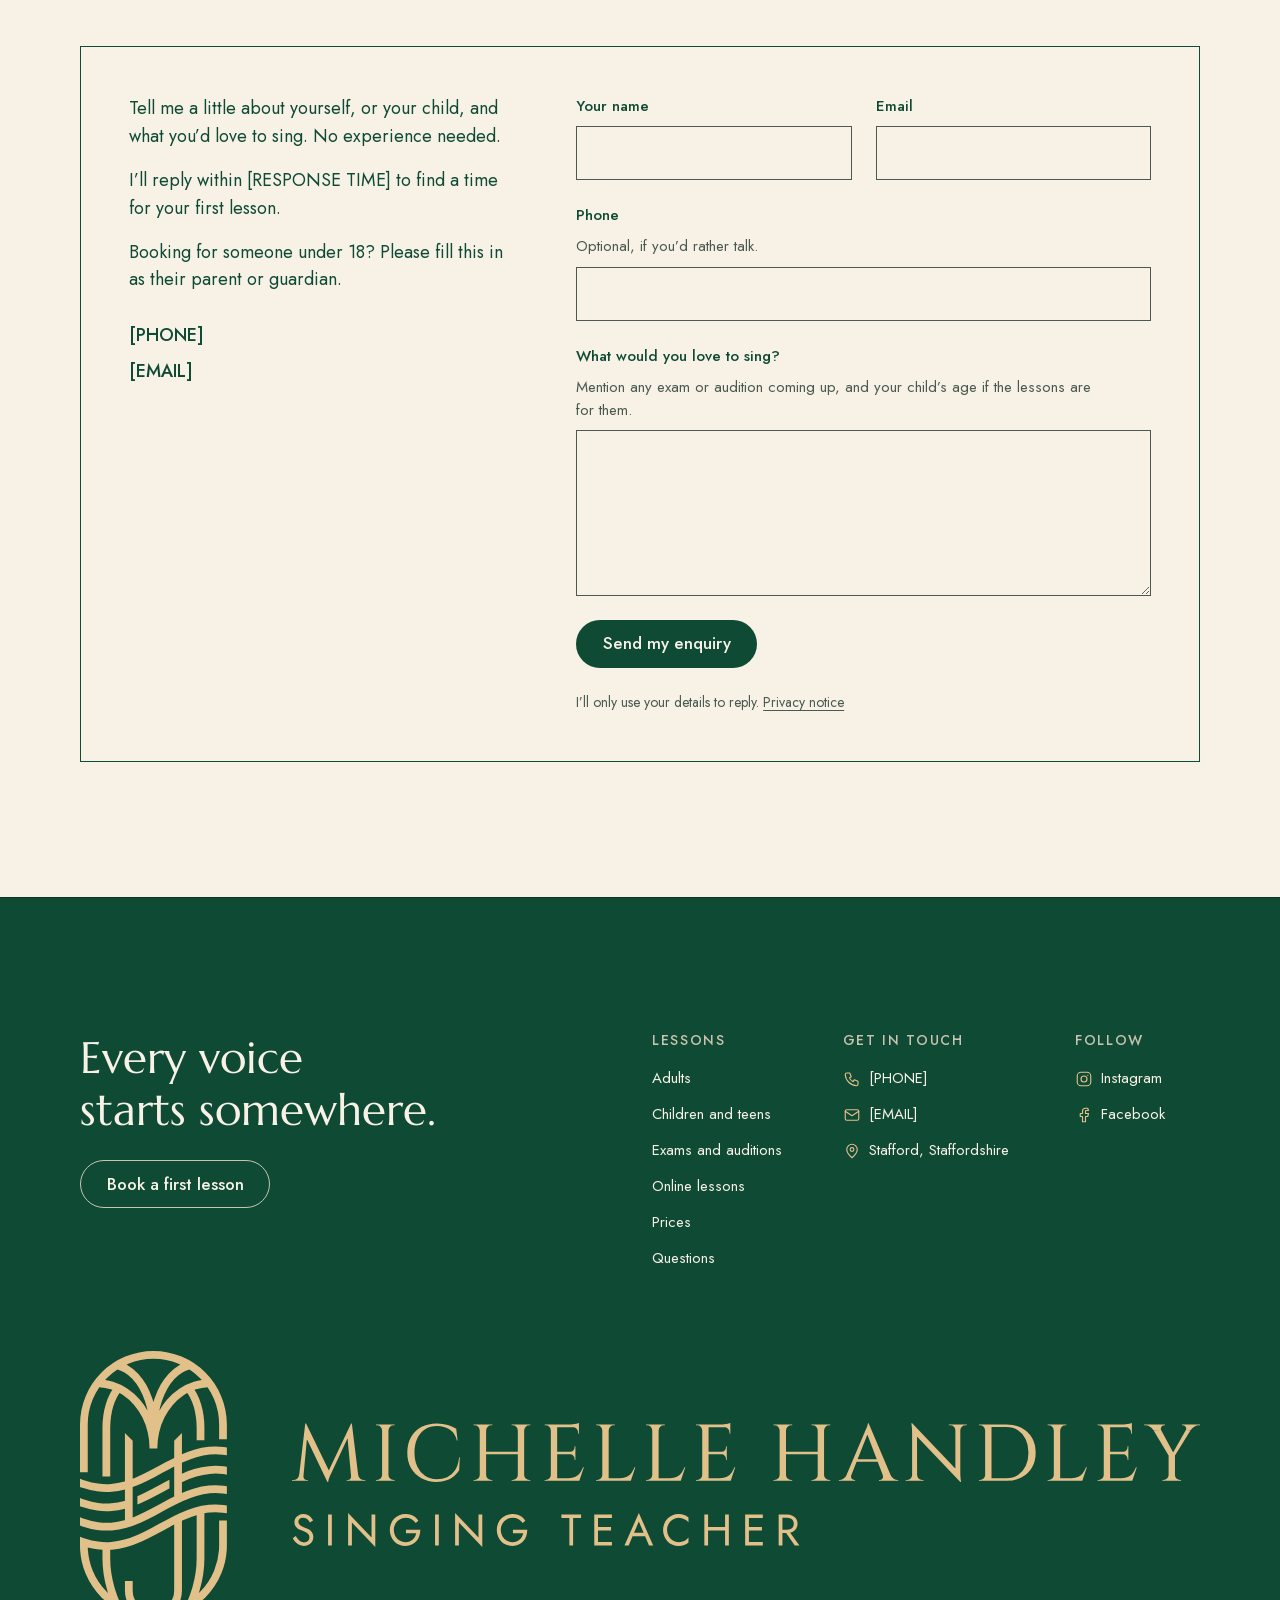
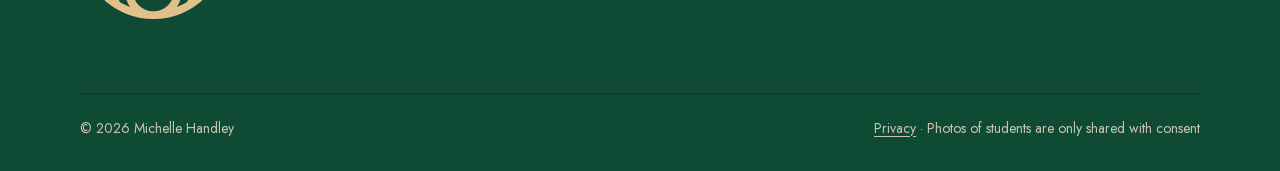
==== commit 98f99c08: "Refine the layout, spacing and type across the site Every page now follows one calmer system, modell" ====
--- a/index.html
+++ b/index.html
@@ -17,6 +17,7 @@
   <link rel="stylesheet" href="css/base.css">
   <link rel="stylesheet" href="css/components.css">
   <script src="js/site.js" defer></script>
+  <script src="js/motion.js" defer></script>
 
   <!-- Icons and theme -->
   <link rel="icon" href="favicon.ico" sizes="any">
@@ -98,170 +99,177 @@
 
   <main id="main">
 
-    <!-- Hero: the velvet promise. The stave's last line becomes the edge of the gold block -->
+    <!-- Hero: the words on the left, the portrait beside them -->
     <section class="hero mh-on-dark" aria-labelledby="hero-title">
-      <div class="container">
-        <div class="hero__inner">
-          <div class="hero__text">
-            <p class="mh-label">Singing lessons in Stafford and online</p>
-            <h1 class="type-poster" id="hero-title">Every voice starts somewhere.</h1>
-            <p class="hero__lead">Friendly lessons in pop and musical theatre for nervous first-timers, children and teens, and anyone with an exam or audition coming up.</p>
-            <div class="btn-row">
-              <a class="mh-btn mh-btn--gold" href="#contact">Book a first lesson</a>
-              <a class="mh-btn mh-btn--outline-on-dark" href="#how-lessons-work">How lessons work</a>
-            </div>
-          </div>
-          <div class="hero__photo">
-            <!-- The capsule is 5:9, so this 7:8 photo shows about 1.57 times the capsule's width -->
-            <div class="mh-capsule">
-              <picture>
-                <source type="image/avif" srcset="images/home-portrait-400.avif 400w, images/home-portrait-496.avif 496w" sizes="(min-width: 48em) 29rem, 24rem">
-                <source type="image/webp" srcset="images/home-portrait-400.webp 400w, images/home-portrait-496.webp 496w" sizes="(min-width: 48em) 29rem, 24rem">
-                <img
-                  src="images/home-portrait-496.jpg"
-                  srcset="images/home-portrait-400.jpg 400w, images/home-portrait-496.jpg 496w"
-                  sizes="(min-width: 48em) 29rem, 24rem"
-                  width="496" height="570"
-                  alt="Michelle Handley singing on stage with her eyes closed and her hands open, in a black jacket and jeans"
-                  fetchpriority="high" decoding="async">
-              </picture>
-            </div>
-          </div>
-        </div>
-      </div>
-      <picture class="mh-stave hero__stave" aria-hidden="true">
+      <div class="container grid hero__grid">
+        <div class="hero__text">
+          <p class="mh-label hero__label">Singing lessons in Stafford and online</p>
+          <h1 class="type-display hero__title" id="hero-title">Every voice starts somewhere.</h1>
+          <p class="hero__lead">Friendly lessons in pop and musical theatre for nervous first-timers, children and teens, and anyone with an exam or audition coming up.</p>
+          <div class="btn-row">
+            <a class="mh-btn mh-btn--gold" href="#contact">Book a first lesson</a>
+            <a class="mh-btn mh-btn--outline-on-dark" href="#how-lessons-work">How lessons work</a>
+          </div>
+        </div>
+        <div class="hero__portrait mh-capsule">
+          <!-- The capsule is 5:9, so this 7:8 photo shows about 1.57 times the capsule's width -->
+          <picture>
+            <source type="image/avif" srcset="images/home-portrait-400.avif 400w, images/home-portrait-496.avif 496w" sizes="(min-width: 58em) 22.5rem, (min-width: 48em) 17rem, 16.5rem">
+            <source type="image/webp" srcset="images/home-portrait-400.webp 400w, images/home-portrait-496.webp 496w" sizes="(min-width: 58em) 22.5rem, (min-width: 48em) 17rem, 16.5rem">
+            <img src="images/home-portrait-496.jpg" srcset="images/home-portrait-400.jpg 400w, images/home-portrait-496.jpg 496w" sizes="(min-width: 58em) 22.5rem, (min-width: 48em) 17rem, 16.5rem" width="496" height="570" alt="Michelle Handley as Beverley Bass in Come From Away, singing with her eyes closed and her hands open" fetchpriority="high" decoding="async">
+          </picture>
+        </div>
+      </div>
+      <picture class="mh-stave hero__stave" data-reveal="draw" aria-hidden="true">
         <source media="(min-width: 768px)" srcset="images/brand/stave-wide-gold.svg" width="1440" height="81">
         <img src="images/brand/stave-narrow-gold.svg" width="600" height="81" alt="">
       </picture>
     </section>
 
-    <!-- Who lessons are for: the page's one gold block -->
-    <section class="section mh-on-gold" aria-labelledby="who-title">
+    <!-- Who lessons are for: the headline holds still while three cards stack beside it -->
+    <section class="sec mh-on-light" aria-labelledby="who-title">
+      <div class="container grid split">
+        <div class="split__head" data-reveal>
+          <p class="mh-label">Who lessons are for</p>
+          <h2 class="sec__title" id="who-title">Whoever you are, we start where you are.</h2>
+        </div>
+        <div class="stack">
+          <article class="stack__card stack__card--outline mh-on-light">
+            <div class="stack__top"><p class="mh-label">Adults</p></div>
+            <h3 class="stack__title">Starting out</h3>
+            <div class="stack__body">
+              <p>Never sung in front of anyone? Plenty of my students hadn’t. We start gently, with songs you already love.</p>
+              <a class="text-link" href="lessons.html#adults">Adult lessons</a>
+            </div>
+          </article>
+          <article class="stack__card mh-on-dark">
+            <div class="stack__top"><p class="mh-label">Children and teens</p></div>
+            <h3 class="stack__title">Confidence first</h3>
+            <div class="stack__body">
+              <p>Technique close behind, built around the pop and musical theatre songs they actually want to sing.</p>
+              <a class="text-link" href="lessons.html#young-singers">Lessons for young singers</a>
+            </div>
+          </article>
+          <article class="stack__card mh-on-stage">
+            <div class="stack__top"><p class="mh-label">Exams and auditions</p></div>
+            <h3 class="stack__title">Ready on the day</h3>
+            <div class="stack__body">
+              <p>Graded exams, school shows and drama school auditions, prepared step by step.</p>
+              <a class="text-link" href="lessons.html#exams">Exam and audition coaching</a>
+            </div>
+          </article>
+        </div>
+      </div>
+    </section>
+
+    <!-- How lessons work: the page's one gold block. An ivory panel on three
+         columns: the details across the top, the first lesson's steps below in
+         the same columns -->
+    <section class="sec mh-on-gold" id="how-lessons-work" aria-labelledby="how-title">
       <div class="container">
-        <div class="section__head section__head--wide">
-          <p class="mh-label">Who lessons are for</p>
-          <h2 class="type-display" id="who-title">Whoever you are, we start where you are.</h2>
-        </div>
-
-        <div class="posters">
-          <article class="poster mh-on-light">
-            <p class="mh-label">Adults</p>
-            <h3 class="poster__title">Starting out</h3>
-            <p>Never sung in front of anyone? Plenty of my students hadn’t. We start gently, with songs you already love.</p>
-            <a class="text-link poster__link" href="lessons.html#adults">Adult lessons</a>
-          </article>
-          <article class="poster mh-on-dark">
-            <p class="mh-label">Children and teens</p>
-            <h3 class="poster__title">Confidence first</h3>
-            <p>Technique close behind, built around the pop and musical theatre songs they actually want to sing.</p>
-            <a class="text-link poster__link" href="lessons.html#young-singers">Lessons for young singers</a>
-          </article>
-          <article class="poster mh-on-light">
-            <p class="mh-label">Exams and auditions</p>
-            <h3 class="poster__title">Ready on the day</h3>
-            <p>Graded exams, school shows and drama school auditions, prepared step by step.</p>
-            <a class="text-link poster__link" href="lessons.html#exams">Exam and audition coaching</a>
-          </article>
-        </div>
-      </div>
-    </section>
-
-    <!-- How lessons work: ivory, with the first lesson as the page's big-type moment -->
-    <section class="section mh-on-light" id="how-lessons-work" aria-labelledby="how-title">
+        <div class="sec__head" data-reveal>
+          <p class="mh-label">How lessons work</p>
+          <h2 class="sec__title" id="how-title">Where, when and how much.</h2>
+        </div>
+        <div class="panel mh-on-light" data-reveal>
+          <dl class="details">
+            <div class="detail">
+              <dt class="mh-label">Where</dt>
+              <dd>In person in Stafford, or online</dd>
+            </div>
+            <div class="detail">
+              <dt class="mh-label">When</dt>
+              <dd><!-- PLACEHOLDER: days and times lessons are available -->[DAYS AND TIMES]</dd>
+            </div>
+            <div class="detail">
+              <dt class="mh-label">Cost</dt>
+              <dd><!-- PLACEHOLDER: lesson price -->[PRICE] for <!-- PLACEHOLDER: lesson length -->[LESSON LENGTH]</dd>
+            </div>
+          </dl>
+          <div class="panel__part">
+            <h3 class="mh-label">Your first lesson</h3>
+            <ol class="timeline timeline--short">
+              <li><p>We chat.</p></li>
+              <li><p>Gentle warm-ups.</p></li>
+              <li><p>A song you choose.</p></li>
+            </ol>
+          </div>
+          <div class="panel__foot">
+            <a class="mh-btn mh-btn--outline-on-light" href="lessons.html#prices">See prices</a>
+          </div>
+        </div>
+      </div>
+    </section>
+
+    <!-- Meet Michelle: a few words, then a row of six capsules -->
+    <section class="sec mh-on-stage" aria-labelledby="meet-title">
       <div class="container">
-        <div class="columns columns--list how__top">
-          <div class="columns__head">
-            <p class="mh-label">How lessons work</p>
-            <h2 class="type-display" id="how-title">Where, when and how much.</h2>
-            <a class="mh-btn mh-btn--outline-on-light columns__action" href="lessons.html#prices">See prices</a>
-          </div>
-          <div class="columns__body">
-            <dl class="facts facts--stacked">
-              <div class="fact">
-                <dt class="mh-label">Where</dt>
-                <dd>In person in Stafford, or online</dd>
-              </div>
-              <div class="fact">
-                <dt class="mh-label">When</dt>
-                <dd><!-- PLACEHOLDER: days and times lessons are available -->[DAYS AND TIMES]</dd>
-              </div>
-              <div class="fact">
-                <dt class="mh-label">Cost</dt>
-                <dd><!-- PLACEHOLDER: lesson price -->[PRICE] for <!-- PLACEHOLDER: lesson length -->[LESSON LENGTH]</dd>
-              </div>
-            </dl>
-          </div>
-        </div>
-
-        <div class="first-steps">
-          <h3 class="mh-label first-steps__title">Your first lesson</h3>
-          <ol class="big-steps">
-            <li><p class="big-steps__title">We chat.</p></li>
-            <li><p class="big-steps__title">Gentle warm-ups.</p></li>
-            <li><p class="big-steps__title">A song you choose.</p></li>
-          </ol>
-        </div>
-      </div>
-    </section>
-
-    <!-- Meet Michelle: deep green, and the page's one staggered moment -->
-    <section class="section mh-on-stage" aria-labelledby="meet-title">
-      <div class="container meet">
-        <div class="meet__head">
+        <div class="sec__head" data-reveal>
           <p class="mh-label">Meet Michelle</p>
-          <h2 class="type-display" id="meet-title">Hi, I’m Michelle.</h2>
-        </div>
-        <div class="meet__capsule">
-          <div class="mh-capsule mh-rings">
-            <picture>
-              <source type="image/avif" srcset="images/stage-twirl-400.avif 400w, images/stage-twirl-595.avif 595w" sizes="(min-width: 58em) 23rem, 16rem">
-              <source type="image/webp" srcset="images/stage-twirl-400.webp 400w, images/stage-twirl-595.webp 595w" sizes="(min-width: 58em) 23rem, 16rem">
-              <img src="images/stage-twirl-595.jpg" srcset="images/stage-twirl-400.jpg 400w, images/stage-twirl-595.jpg 595w" sizes="(min-width: 58em) 23rem, 16rem" width="595" height="859" alt="Michelle on stage in a white suit and hat, smiling mid-twirl" loading="lazy" decoding="async">
-            </picture>
-          </div>
-        </div>
-        <div class="meet__arch-a">
-          <div class="mh-arch">
-            <picture>
-              <source type="image/avif" srcset="images/about-portrait-480.avif 480w, images/about-portrait-688.avif 688w" sizes="(min-width: 58em) 29rem, 45vw">
-              <source type="image/webp" srcset="images/about-portrait-480.webp 480w, images/about-portrait-688.webp 688w" sizes="(min-width: 58em) 29rem, 45vw">
-              <img src="images/about-portrait-688.jpg" srcset="images/about-portrait-480.jpg 480w, images/about-portrait-688.jpg 688w" sizes="(min-width: 58em) 29rem, 45vw" width="688" height="860" alt="Michelle singing on stage in a white blouse and blue skirt, holding a metal bucket" loading="lazy" decoding="async">
-            </picture>
-          </div>
-        </div>
-        <div class="meet__arch-b">
-          <div class="mh-arch">
-            <picture>
-              <source type="image/avif" srcset="images/stage-reach-480.avif 480w, images/stage-reach-884.avif 884w" sizes="(min-width: 58em) 29rem, 45vw">
-              <source type="image/webp" srcset="images/stage-reach-480.webp 480w, images/stage-reach-884.webp 884w" sizes="(min-width: 58em) 29rem, 45vw">
-              <img src="images/stage-reach-884.jpg" srcset="images/stage-reach-480.jpg 480w, images/stage-reach-884.jpg 884w" sizes="(min-width: 58em) 29rem, 45vw" width="884" height="885" alt="Michelle singing on stage in a nun’s habit, one arm reaching out" loading="lazy" decoding="async">
-            </picture>
-          </div>
-        </div>
-        <div class="meet__body">
+          <h2 class="sec__title" id="meet-title">Hi, I’m Michelle.</h2>
           <p>I’m a singer and singing teacher in Stafford. <!-- PLACEHOLDER: one or two lines about Michelle's own performing and teaching -->[ONE OR TWO LINES ABOUT YOUR PERFORMING AND TEACHING.]</p>
           <a class="text-link" href="about.html">More about me</a>
         </div>
-      </div>
-    </section>
-
-    <!-- Testimonial: velvet, with the quote on the right-hand line -->
-    <section class="section mh-on-dark" aria-label="What students say">
+        <div class="photo-row">
+          <div class="mh-capsule photo-row__item" data-reveal>
+            <!-- PLACEHOLDER: photo, showing a warm-up (5:9 capsule, shot 4 in PHOTOGRAPHY.md). Use the <picture> pattern in README.md and delete the note below. -->
+            <img src="images/placeholders/portrait-5x9.svg" width="320" height="576" alt="Placeholder for a photo of Michelle showing a warm-up" loading="lazy">
+            <p class="photo-note" aria-hidden="true"><b>Shot 4</b> Showing a warm-up</p>
+          </div>
+          <div class="mh-capsule photo-row__item photo-row__item--twirl" data-reveal>
+            <picture>
+              <source type="image/avif" srcset="images/stage-twirl-400.avif 400w, images/stage-twirl-595.avif 595w" sizes="(min-width: 48em) 11rem, 30vw">
+              <source type="image/webp" srcset="images/stage-twirl-400.webp 400w, images/stage-twirl-595.webp 595w" sizes="(min-width: 48em) 11rem, 30vw">
+              <img src="images/stage-twirl-595.jpg" srcset="images/stage-twirl-400.jpg 400w, images/stage-twirl-595.jpg 595w" sizes="(min-width: 48em) 11rem, 30vw" width="595" height="859" alt="Michelle as Eva Perón in Evita, in a white suit and hat, smiling mid-twirl" loading="lazy" decoding="async">
+            </picture>
+          </div>
+          <div class="mh-capsule photo-row__item" data-reveal>
+            <!-- PLACEHOLDER: photo, teaching an adult, seen from behind them (5:9 capsule, shot 5 in PHOTOGRAPHY.md). Use the <picture> pattern in README.md and delete the note below. -->
+            <img src="images/placeholders/portrait-5x9.svg" width="320" height="576" alt="Placeholder for a photo of Michelle teaching an adult student" loading="lazy">
+            <p class="photo-note" aria-hidden="true"><b>Shot 5</b> Teaching an adult, from behind them</p>
+          </div>
+          <div class="mh-capsule photo-row__item photo-row__item--reach" data-reveal>
+            <picture>
+              <source type="image/avif" srcset="images/stage-reach-480.avif 480w, images/stage-reach-884.avif 884w" sizes="(min-width: 48em) 11rem, 30vw">
+              <source type="image/webp" srcset="images/stage-reach-480.webp 480w, images/stage-reach-884.webp 884w" sizes="(min-width: 48em) 11rem, 30vw">
+              <img src="images/stage-reach-884.jpg" srcset="images/stage-reach-480.jpg 480w, images/stage-reach-884.jpg 884w" sizes="(min-width: 48em) 11rem, 30vw" width="884" height="885" alt="Michelle as Sister Mary Robert in Sister Act, singing with one arm reaching out" loading="lazy" decoding="async">
+            </picture>
+          </div>
+          <div class="mh-capsule photo-row__item" data-reveal>
+            <!-- PLACEHOLDER: photo, performing, warmly lit, from the audience (5:9 capsule, shot 10 in PHOTOGRAPHY.md). Use the <picture> pattern in README.md and delete the note below. -->
+            <img src="images/placeholders/portrait-5x9.svg" width="320" height="576" alt="Placeholder for a photo of Michelle performing, seen from the audience" loading="lazy">
+            <p class="photo-note" aria-hidden="true"><b>Shot 10</b> Performing, from the audience</p>
+          </div>
+          <div class="mh-capsule photo-row__item" data-reveal>
+            <picture>
+              <source type="image/avif" srcset="images/about-portrait-480.avif 480w, images/about-portrait-688.avif 688w" sizes="(min-width: 48em) 11rem, 30vw">
+              <source type="image/webp" srcset="images/about-portrait-480.webp 480w, images/about-portrait-688.webp 688w" sizes="(min-width: 48em) 11rem, 30vw">
+              <img src="images/about-portrait-688.jpg" srcset="images/about-portrait-480.jpg 480w, images/about-portrait-688.jpg 688w" sizes="(min-width: 48em) 11rem, 30vw" width="688" height="860" alt="Michelle as Tzeitel in Fiddler on the Roof, singing with a tin bucket in her hand" loading="lazy" decoding="async">
+            </picture>
+          </div>
+        </div>
+      </div>
+    </section>
+
+    <!-- Testimonial: velvet, centred -->
+    <section class="sec mh-on-dark" aria-label="What students say">
       <div class="container">
         <!-- PLACEHOLDER: testimonial. Replace the quote and name with a real student's or parent's words, with their permission and how they'd like to be credited. -->
-        <figure class="testimonial">
+        <figure class="quote" data-reveal>
           <blockquote><p>[A few words from a student or parent about their lessons go here, in their own words.]</p></blockquote>
           <figcaption class="mh-label">[NAME], adult beginner</figcaption>
         </figure>
       </div>
     </section>
 
-    <!-- Enquiry: ivory -->
-    <section class="section mh-on-light" id="contact" aria-labelledby="contact-title">
-      <div class="container columns columns--list">
-        <div class="columns__head">
+    <!-- Enquiry: ivory, the intro and the form in an outlined panel -->
+    <section class="sec mh-on-light" id="contact" aria-labelledby="contact-title">
+      <div class="container">
+        <div class="sec__head" data-reveal>
           <p class="mh-label">Book a first lesson</p>
-          <h2 class="type-display" id="contact-title">Ready when you are.</h2>
+          <h2 class="sec__title" id="contact-title">Ready when you are.</h2>
+        </div>
+        <div class="panel panel--outline panel--form" data-reveal>
           <div class="enquiry__intro">
             <p>Tell me a little about yourself, or your child, and what you’d love to sing. No experience needed.</p>
             <p>I’ll reply within <!-- PLACEHOLDER: usual response time, e.g. two working days -->[RESPONSE TIME] to find a time for your first lesson.</p>
@@ -271,8 +279,6 @@
               <li><!-- PLACEHOLDER: email address. Make it a mailto: link when it's known. -->[EMAIL]</li>
             </ul>
           </div>
-        </div>
-        <div class="columns__body">
           <form class="form" action="https://api.web3forms.com/submit" method="post">
             <!-- PLACEHOLDER: Web3Forms access key (free at web3forms.com, set up with Michelle's email address) -->
             <input type="hidden" name="access_key" value="YOUR_WEB3FORMS_ACCESS_KEY">
@@ -302,38 +308,10 @@
               <input class="field__input" id="enq-phone" name="phone" type="tel" autocomplete="tel" aria-describedby="enq-phone-hint">
             </div>
 
-            <fieldset class="field">
-              <legend class="field__label">Who are the lessons for?</legend>
-              <div class="choice-list">
-                <label class="choice"><input type="radio" name="who" value="Me"> Me</label>
-                <label class="choice"><input type="radio" name="who" value="My child"> My child</label>
-              </div>
-            </fieldset>
-
-            <div class="field">
-              <label class="field__label" for="enq-where">Where would you like lessons?</label>
-              <select class="field__input" id="enq-where" name="where">
-                <option>In person in Stafford</option>
-                <option>Online</option>
-                <option>Not sure yet</option>
-              </select>
-            </div>
-
-            <div class="field">
-              <label class="field__label" for="enq-when">When suits you best?</label>
-              <p class="field__hint" id="enq-when-hint">Optional. The days and times you could usually make.</p>
-              <input class="field__input" id="enq-when" name="when" type="text" aria-describedby="enq-when-hint">
-            </div>
-
             <div class="field">
               <label class="field__label" for="enq-message">What would you love to sing?</label>
               <p class="field__hint" id="enq-message-hint">Mention any exam or audition coming up, and your child’s age if the lessons are for them.</p>
               <textarea class="field__input" id="enq-message" name="message" rows="5" aria-describedby="enq-message-hint"></textarea>
-            </div>
-
-            <div class="field">
-              <label class="check"><input id="enq-consent" type="checkbox" name="consent" value="Yes" required> I’m happy for Michelle to reply by email or phone about lessons.</label>
-              <p class="field__error" id="enq-consent-error" data-missing="Please tick the box so I can reply to you." hidden><svg width="18" height="18" viewBox="0 0 18 18" aria-hidden="true"><circle cx="9" cy="9" r="9" fill="currentColor"/><path d="M9 4.5V10M9 13V13.2" stroke-width="2.2" stroke-linecap="round"/></svg><span class="field__error-text"></span></p>
             </div>
 
             <p class="form__status" tabindex="-1" hidden>Sorry, your enquiry didn’t send. Please try again in a minute, or email me at <!-- PLACEHOLDER: email address -->[EMAIL].</p>
--- a/css/tokens.css
+++ b/css/tokens.css
@@ -4,7 +4,8 @@
    Load after brand.css, which holds every brand value: fonts, colours, type
    sizes and radii (the rules are in BRAND.md). This file names the roles the
    site's CSS uses and points each one at a brand token, then adds the site's
-   own spacing and layout values. No colour, font or radius is set here.
+   own spacing, layout and motion values. No colour, font or radius is set
+   here.
 
    Never reuse a name brand.css defines (--mh-mist, --mh-measure and so on):
    this file loads later, so it would quietly override the brand value.
@@ -23,19 +24,14 @@
   --mh-text-xs: var(--mh-size-label);      /* 14px  labels, small print */
   --mh-text-sm: var(--mh-size-small);      /* 15px  captions, form hints */
   --mh-text-base: var(--mh-size-body);     /* 17–18px  body */
-  --mh-text-lg: var(--mh-size-h3);         /* 20–24px  lead text, card titles */
-  --mh-text-xl: var(--mh-size-h2);         /* 24–30px  h3 */
-  --mh-text-2xl: var(--mh-size-h1);        /* 32–44px  h2 */
-  --mh-text-3xl: var(--mh-size-display);   /* 40–64px  sub-headlines */
-  /* The two sizes above the brand kit's scale (BRAND.md's Feature and Poster) */
-  --mh-text-4xl: clamp(2.75rem, 1.6rem + 4.9vw, 6rem);   /* 44–96px  section headlines */
-  --mh-text-5xl: clamp(3rem, 1.4rem + 7.6vw, 8rem);      /* 48–128px  the biggest hero headlines */
+  --mh-text-lg: var(--mh-size-h3);         /* 20–24px  lead text */
+  --mh-text-xl: var(--mh-size-h2);         /* 24–30px  h3, card titles, details */
+  --mh-text-2xl: var(--mh-size-h1);        /* 32–44px  section headlines */
+  --mh-text-3xl: var(--mh-size-display);   /* 40–64px  hero headlines */
 
-  --mh-leading-poster: 1;                    /* Feature and Poster */
-  --mh-leading-tight: var(--mh-lh-display);  /* h1 */
+  --mh-leading-tight: var(--mh-lh-display);  /* hero headlines */
   --mh-leading-snug: var(--mh-lh-heading);   /* h2, h3, card titles */
   --mh-leading-body: var(--mh-lh-body);      /* paragraphs */
-  --mh-tracking-poster: -0.01em;             /* Feature and Poster */
 
   /* ---- Space (4px base) ---------------------------------------------- */
   --mh-space-1: 0.25rem;       /*  4px */
@@ -48,11 +44,37 @@
   --mh-space-8: 4rem;          /* 64px */
   --mh-space-9: 6rem;          /* 96px */
   --mh-gutter: clamp(1.5rem, 1rem + 2.5vw, 4rem);   /* page side margin: 24px on phones, 64px on desktops */
-  --mh-section: clamp(3rem, 2rem + 4vw, 6rem);      /* space above and below sections */
-  --mh-container: 70rem;       /* 1120px content width */
+  --mh-container: 70rem;       /* 1120px content width: twelve columns with 24px between them */
+  /* One section size everywhere, so every gap on a page matches */
+  --mh-section: clamp(4.5rem, 2rem + 8vw, 8.5rem);         /* 72 to 136px */
+  --mh-section-gap: clamp(2.5rem, 2rem + 2vw, 3.5rem);     /* a section's head to its content */
+  --mh-pad: clamp(1.5rem, 1rem + 2.5vw, 3.5rem);           /* inside a card or panel */
+  --mh-header: calc(3.5rem + 2 * var(--mh-space-4));   /* the 56px mark and its padding */
+  --mh-header-tuck: var(--mh-space-4); /* how much height the header gives back on scroll */
+  /* Where sticky headings and cards stop: just under the compact header */
+  --mh-stick: calc(var(--mh-header) - var(--mh-header-tuck) + var(--mh-space-5));
 
   /* ---- Shape ---------------------------------------------------------- */
   --mh-radius-pill: var(--mh-radius-round);
+
+  /* ---- Motion: one tempo, one curve -------------------------------------
+     The brand reel runs at 80 beats a minute, so a beat is 750ms. Every
+     duration on the site is a note value of that beat, and everything moves
+     on the same curve. Only transform, opacity and clip-path are animated. */
+  --mh-beat: 750ms;
+  --mh-time-1: calc(var(--mh-beat) / 4);     /* 188ms  a semiquaver: hover, press */
+  --mh-time-2: calc(var(--mh-beat) / 2);     /* 375ms  a quaver: header, underlines */
+  --mh-time-3: var(--mh-beat);               /* 750ms  a beat: fade and rise */
+  --mh-time-4: calc(var(--mh-beat) * 2);     /* 1500ms two beats: the stave, the rings, hairlines */
+  --mh-stagger: calc(var(--mh-beat) / 8);    /* 94ms between neighbours */
+  --mh-ease: cubic-bezier(0.33, 0, 0.2, 1);  /* soft start, long settle, no bounce */
+  --mh-rise: var(--mh-space-5);              /* how far things rise into place */
+}
+@media (min-width: 48em) {
+  :root {
+    --mh-header: calc(4rem + 2 * var(--mh-space-5));   /* the 64px logo and its padding */
+    --mh-header-tuck: var(--mh-space-6);
+  }
 }
 
 /* ---- Colour: roles that change with the surface ---------------------------
@@ -64,12 +86,14 @@
 .mh-on-dark {
   --mh-color-text-muted: var(--mh-mist);
   --mh-color-label: var(--mh-mist);
-  --mh-rule: var(--mh-stage);            /* decorative hairlines */
+  --mh-rule: var(--mh-stage);            /* the faintest dividers: nav, footer */
+  --mh-hairline: var(--mh-mist);         /* the rules that structure a page */
 }
 .mh-on-stage {
   --mh-color-text-muted: var(--mh-ivory);
   --mh-color-label: var(--mh-ivory);
   --mh-rule: var(--mh-velvet);
+  --mh-hairline: var(--mh-mist);
 }
 /* Gold is the fourth surface (base.css sets its background). Its only text
    pairing is velvet, 5.9:1. */
@@ -77,6 +101,7 @@
   --mh-color-text-muted: var(--mh-velvet);
   --mh-color-label: var(--mh-velvet);
   --mh-rule: var(--mh-velvet);
+  --mh-hairline: var(--mh-velvet);
 }
 /* Forms only sit on light sections, so the field colours live here. The
    palette has no red: errors are brass, and always come with an icon and
@@ -85,6 +110,7 @@
   --mh-color-text-muted: var(--mh-moss);
   --mh-color-label: var(--mh-brass);
   --mh-rule: var(--mh-line);
+  --mh-hairline: var(--mh-brass);
   --mh-field-border: var(--mh-moss);     /* 6.5:1 on ivory, past the 3:1 rule */
   --mh-error: var(--mh-brass);           /* 5.3:1 on ivory */
 }
--- a/css/base.css
+++ b/css/base.css
@@ -1,16 +1,18 @@
 /* ==========================================================================
    Michelle Handley · base
    --------------------------------------------------------------------------
-   Reset, element styles and layout. Load order on every page: brand.css,
-   tokens.css, then this file, then components.css. The fonts are declared in
-   brand.css. Every value comes from a token; mobile first, wider screens in
-   components.css.
+   Reset, element styles, sections and motion. Load order on every page:
+   brand.css, tokens.css, then this file, then components.css. The fonts are
+   declared in brand.css. Every value comes from a token; mobile first, wider
+   screens in components.css.
    ========================================================================== */
 *, *::before, *::after { box-sizing: border-box; }
 
 html {
   -webkit-text-size-adjust: 100%;
   text-size-adjust: 100%;
+  /* Anchors land below the sticky header */
+  scroll-padding-top: calc(var(--mh-header) - var(--mh-header-tuck) + var(--mh-space-5));
 }
 
 body {
@@ -47,14 +49,22 @@
 p { max-width: var(--mh-measure); text-wrap: pretty; }
 strong, b { font-weight: var(--mh-weight-medium); }
 
+/* Underlines: one thickness and one offset everywhere */
 a {
   color: inherit;
   text-decoration-thickness: 1px;
-  text-underline-offset: 0.2em;
-}
-a:hover { text-decoration-thickness: 2px; }
+  text-underline-offset: 0.24em;
+}
 
 button, input, select, textarea { font: inherit; }
+
+/* Selection: velvet on gold on the greens, ivory on velvet on ivory and gold.
+   Both are pairings from BRAND.md's table. */
+::selection { background: var(--mh-gold); color: var(--mh-velvet); }
+.mh-on-light ::selection,
+.mh-on-gold ::selection { background: var(--mh-velvet); color: var(--mh-ivory); }
+.mh-on-dark ::selection,
+.mh-on-stage ::selection { background: var(--mh-gold); color: var(--mh-velvet); }
 
 @media (prefers-reduced-motion: no-preference) {
   html { scroll-behavior: smooth; }
@@ -67,7 +77,7 @@
   position: absolute;
   top: calc(-1 * var(--mh-space-9));
   left: var(--mh-space-4);
-  z-index: 2;
+  z-index: 20;
   padding: var(--mh-space-3) var(--mh-space-4);
   background: var(--mh-ivory);
   color: var(--mh-velvet);
@@ -84,10 +94,16 @@
   margin-inline: auto;
 }
 
-/* Every section also carries a surface class: .mh-on-dark, .mh-on-stage,
-   .mh-on-light, or .mh-on-gold (at most one per page). A section never sits
-   next to one on the same surface: the colour change is the divider. */
-.section { padding-block: var(--mh-section); }
+/* The grid: twelve columns from 48em, one column below. Used for the hero
+   and the split sections (a still headline beside cards). */
+.grid {
+  display: grid;
+  grid-template-columns: minmax(0, 1fr);
+  column-gap: var(--mh-space-5);
+}
+@media (min-width: 48em) {
+  .grid { grid-template-columns: repeat(12, minmax(0, 1fr)); }
+}
 
 /* The fourth surface. brand.css is the kit's file, so it's defined here, with
    the same parts as the kit's three. */
@@ -102,68 +118,90 @@
   outline-offset: 3px;
 }
 
-/* Graphical type: headlines above the kit's scale, so one line can fill a
-   block. Poster is for the biggest hero headlines, Feature for section
-   headlines. Display sets a smaller headline beside one of those. */
-.type-poster,
-.type-feature {
-  line-height: var(--mh-leading-poster);
-  letter-spacing: var(--mh-tracking-poster);
-}
-.type-poster { font-size: var(--mh-text-5xl); text-wrap: wrap; }
-.type-feature { font-size: var(--mh-text-4xl); }
-.type-display { font-size: var(--mh-text-3xl); line-height: var(--mh-leading-tight); }
-
-/* Section intro: an optional label, the headline, then a line of body */
-.section__head {
-  display: flex;
-  flex-direction: column;
-  align-items: flex-start;
-  gap: var(--mh-space-3);
-  max-width: var(--mh-measure);
-  margin-bottom: var(--mh-space-7);
-}
-/* For a headline that runs the width of the page */
-.section__head--wide { max-width: none; }
-
-/* The shared two-column layout: the headline on the left, the content on one
-   line on the right, so the eye learns where to look. Two gaps only under a
-   headline: --mh-space-5 above text, --mh-space-7 above a list. */
-.columns {
-  display: grid;
-  gap: var(--mh-space-5) var(--mh-space-5);
-}
-.columns--list { row-gap: var(--mh-space-7); }
-.columns__head {
-  display: flex;
-  flex-direction: column;
-  gap: var(--mh-space-3);
-  min-width: 0;
-}
-/* Under the headline: a button or link, or a picture */
-.columns__action { align-self: flex-start; margin-top: var(--mh-space-4); }
-.columns__media { max-width: 24rem; margin-top: var(--mh-space-6); }
-.columns__body {
-  display: flex;
-  flex-direction: column;
-  gap: var(--mh-space-5);
-  min-width: 0;
-}
-.columns__body > .mh-btn,
-.columns__body > .text-link { align-self: flex-start; }
-/* Photos sit on the same two lines (from 48em), level at the foot */
-.columns__photos {
-  display: grid;
-  grid-template-columns: repeat(2, minmax(0, 1fr));
-  align-items: end;
-  gap: var(--mh-space-5);
-  margin-top: var(--mh-space-7);
-}
-.columns__photo--arch { max-width: 28rem; }
-.columns__photo--arch .mh-arch { aspect-ratio: 1; }
-.columns__photo--capsule { max-width: 16rem; }
-.columns__photo--capsule img { object-position: 45% 50%; }
+/* Headline sizes. The hero's headline is Display (40 to 64px), sitting a
+   hair left so its stems line up with the text below. Every section headline
+   is one size down (32 to 44px), so the hero is the one big moment. */
+.type-display {
+  margin-left: -0.04em;
+  font-size: var(--mh-text-3xl);
+  line-height: var(--mh-leading-tight);
+}
 
 /* Labels: brand.css sets the type (Jost 500, caps, tracked). They introduce;
    they never carry the message. Mist on dark, ivory on stage, brass on light. */
 .mh-label { color: var(--mh-color-label); }
+
+/* ---- A section ----------------------------------------------------------------
+   Every section has the same padding and opens the same way: a centred head
+   (an optional label, the headline, then a line of text or one action), then
+   its content. Every section also carries a surface class, and never sits
+   next to a section on the same surface: the colour change is the divider. */
+.sec { padding-block: var(--mh-section); }
+.sec__head {
+  display: flex;
+  flex-direction: column;
+  align-items: center;
+  gap: var(--mh-space-4);
+  max-width: 40rem;
+  margin: 0 auto var(--mh-section-gap);
+  text-align: center;
+}
+.sec__head .mh-btn,
+.sec__head .text-link,
+.sec__head .btn-row { margin-top: var(--mh-space-2); }
+.sec__head .btn-row { justify-content: center; }
+.sec__title {
+  font-size: var(--mh-text-2xl);
+  line-height: var(--mh-leading-snug);
+}
+
+/* ==========================================================================
+   Motion
+   --------------------------------------------------------------------------
+   js/motion.js adds .has-motion to <html>, then .is-in to each [data-reveal]
+   element as it enters view. Without JavaScript, or with reduced motion,
+   none of the hidden states below apply: everything is simply there.
+   The timings and the curve are in tokens.css.
+   ========================================================================== */
+
+/* Cross-page transitions: a progressive enhancement. The header holds still
+   while the page changes under it. */
+@media (prefers-reduced-motion: no-preference) {
+  @view-transition { navigation: auto; }
+  ::view-transition-old(root),
+  ::view-transition-new(root) {
+    animation-duration: var(--mh-time-2);
+    animation-timing-function: var(--mh-ease);
+  }
+  .site-header { view-transition-name: site-header; }
+
+  /* Fade and rise. --i is the element's place among whatever arrives with
+     it, set by the script. */
+  .has-motion [data-reveal=""] {
+    transition:
+      opacity var(--mh-time-3) var(--mh-ease) calc(var(--i, 0) * var(--mh-stagger)),
+      transform var(--mh-time-3) var(--mh-ease) calc(var(--i, 0) * var(--mh-stagger));
+  }
+  .has-motion [data-reveal=""]:not(.is-in) {
+    opacity: 0;
+    transform: translateY(var(--mh-rise));
+  }
+}
+
+/* The stave draws from left to right. It's decoration and is on screen as
+   the page loads, so its hidden state is set here in CSS (only where
+   scripting is on) to avoid a flash before the script runs. */
+@media (scripting: enabled) and (prefers-reduced-motion: no-preference) {
+  [data-reveal="draw"] img {
+    clip-path: inset(0 0 0 0);
+    transition: clip-path var(--mh-time-4) var(--mh-ease) var(--mh-time-2);
+  }
+  [data-reveal="draw"]:not(.is-in) img { clip-path: inset(0 100% 0 0); }
+}
+/* An answer rises into place as its question opens */
+@keyframes mh-rise {
+  from {
+    opacity: 0;
+    transform: translateY(var(--mh-space-2));
+  }
+}
--- a/css/components.css
+++ b/css/components.css
@@ -8,8 +8,18 @@
    wider layouts.
    ========================================================================== */
 
-/* ---- Buttons: brand.css's .mh-btn pills. One solid button per screen ----- */
+/* ---- Buttons: brand.css's .mh-btn pills. One solid button per screen -----
+   A pair shares one width, and a press is felt. */
 .mh-btn:disabled { cursor: progress; }
+.mh-btn:active { transform: scale(0.98); }
+@media (prefers-reduced-motion: no-preference) {
+  .mh-btn {
+    transition:
+      background-color var(--mh-time-1) var(--mh-ease),
+      border-color var(--mh-time-1) var(--mh-ease),
+      transform var(--mh-time-1) var(--mh-ease);
+  }
+}
 
 .btn-row {
   display: flex;
@@ -17,13 +27,37 @@
   align-items: center;
   gap: var(--mh-space-4);
 }
-
-/* A standalone text link: tall enough to tap */
+.btn-row .mh-btn { min-width: 12.5rem; }
+
+/* A standalone text link: tall enough to tap. It draws its own line: a quiet
+   one in the hairline colour, then a line in the text colour wipes over it
+   from the left on hover and focus. */
 .text-link {
+  position: relative;
   display: inline-flex;
   align-items: center;
   min-height: calc(var(--mh-space-6) + var(--mh-space-3));
   font-weight: var(--mh-weight-medium);
+  text-decoration: none;
+}
+.text-link::before,
+.text-link::after {
+  content: "";
+  position: absolute;
+  inset-inline: 0;
+  bottom: var(--mh-space-2);
+  height: var(--mh-outline);
+}
+.text-link::before { background: var(--mh-hairline); }
+.text-link::after {
+  background: currentColor;
+  transform: scaleX(0);
+  transform-origin: left;
+}
+.text-link:hover::after,
+.text-link:focus-visible::after { transform: scaleX(1); }
+@media (prefers-reduced-motion: no-preference) {
+  .text-link::after { transition: transform var(--mh-time-2) var(--mh-ease); }
 }
 
 /* ---- Header: velvet, the mark on phones, the horizontal logo from 48em ---- */
@@ -50,16 +84,17 @@
 }
 .site-nav__list li + li { border-top: 1px solid var(--mh-rule); }
 .site-nav a {
+  position: relative;
   display: flex;
   align-items: center;
   min-height: calc(var(--mh-space-6) + var(--mh-space-3));
   text-decoration: none;
 }
-.site-nav a:hover { text-decoration: underline; }
 /* Ivory, not gold: gold is kept for the logo, one button and the stave */
+.site-nav a:hover,
 .site-nav a[aria-current="page"] {
   text-decoration: underline;
-  text-decoration-thickness: 2px;
+  text-decoration-thickness: var(--mh-outline);
   text-underline-offset: 0.4em;
 }
 
@@ -72,30 +107,90 @@
   .site-header__menu[aria-expanded="false"] ~ .site-header__cta { display: none; }
 }
 
-/* ---- Hero: velvet, with the stave along the bottom ----------------------- */
+/* Sticky, and compact once the page moves (js/motion.js adds .is-compact).
+   Only with scripting, because without it the phone menu stays open and a
+   sticky header would cover the screen. The bar never changes height: it
+   slides up by --mh-header-tuck and its contents slide back by half of that,
+   so only transforms move. The mark shrinks to its 48px minimum. The bar
+   steps aside (.is-away) when the footer arrives, so two logos never share a
+   screen. An open menu always shows in full. */
+@media (scripting: enabled) {
+  .site-header {
+    position: sticky;
+    top: 0;
+    z-index: 10;
+  }
+  .site-header::after {
+    content: "";
+    position: absolute;
+    inset: auto 0 0;
+    height: 1px;
+    background: var(--mh-rule);
+    opacity: 0;
+  }
+  .site-logo img { transform-origin: left center; }
+
+  .site-header.is-compact:not(:has(.site-header__menu[aria-expanded="true"])) { transform: translateY(calc(-1 * var(--mh-header-tuck))); }
+  .site-header.is-compact:not(:has(.site-header__menu[aria-expanded="true"])) .site-header__inner { transform: translateY(calc(var(--mh-header-tuck) / 2)); }
+  .site-header.is-compact::after { opacity: 1; }
+  .site-header.is-compact .site-logo img { transform: scale(0.857); }   /* 56px to 48px */
+  .site-header.is-away:not(:has(.site-header__menu[aria-expanded="true"])) { transform: translateY(-100%); }
+}
+@media (scripting: enabled) and (prefers-reduced-motion: no-preference) {
+  .site-header,
+  .site-header__inner,
+  .site-logo img {
+    transition: transform var(--mh-time-2) var(--mh-ease), clip-path var(--mh-time-2) var(--mh-ease);
+  }
+  .site-header::after { transition: opacity var(--mh-time-2) var(--mh-ease); }
+}
+
+/* ---- Hero: the title page. Velvet, with the stave along the bottom --------
+   The words on the left (an optional label, the headline, the lead, then the
+   actions side by side), and a portrait, if there is one, beside them. */
 .hero { padding-top: var(--mh-space-7); }
-/* Above the stave, so the portrait overlaps it and the buttons stay clear */
-.hero__inner {
+.hero__grid {
   position: relative;
-  z-index: 1;
-  display: flex;
-  flex-wrap: wrap;
-  align-items: flex-end;
-  column-gap: var(--mh-space-7);
-}
-/* The padding keeps the text off the stave, and spaces it from the portrait
-   when the two stack. They stack until 58em, when a Poster headline has room
-   beside the capsule. */
+  z-index: 1;                       /* the portrait sits in front of the stave */
+  row-gap: var(--mh-space-7);
+  align-items: center;
+  padding-bottom: var(--mh-space-7);
+}
 .hero__text {
-  flex: 1 1 100%;
   display: flex;
   flex-direction: column;
   align-items: flex-start;
-  gap: var(--mh-space-5);
-  padding-bottom: var(--mh-section);
-}
-.hero__lead { font-size: var(--mh-text-lg); line-height: var(--mh-leading-snug); color: var(--mh-color-text-muted); }
-.hero__photo { flex: 0 1 15rem; margin-inline: auto; }
+}
+.hero__label { margin-bottom: var(--mh-space-4); }
+.hero__title { margin-bottom: var(--mh-space-5); }
+.hero__lead {
+  max-width: 30rem;
+  font-size: var(--mh-text-lg);
+  line-height: var(--mh-leading-snug);
+  color: var(--mh-color-text-muted);
+}
+.hero__text > p + p { margin-top: var(--mh-space-4); }
+.hero__text .btn-row { margin-top: var(--mh-space-6); }
+.hero__text .btn-row + p { margin-top: var(--mh-space-5); }
+.hero__text .btn-row .mh-btn { min-width: 0; }
+.hero__portrait {
+  width: min(80%, 16.5rem);
+  justify-self: center;
+}
+.hero__portrait img { object-position: 45% 50%; }
+
+/* A page that is only a hero (thank-you, 404) fills the first screen, so the
+   footer's gold logo and icons never share a screen with the header's logo,
+   the gold button and the stave. */
+main > .hero:only-child {
+  display: flex;
+  flex-direction: column;
+  min-height: calc(100svh - var(--mh-header));
+}
+main > .hero:only-child > .hero__grid {
+  flex: 1;
+  align-content: center;
+}
 
 /* The stave is cut flush at the section's sides and bottom, and the velvet
    ends at its last line. Where an ivory or gold section follows, a shape in
@@ -105,21 +200,16 @@
    the stave's box, so it scales with the stave. It reaches 1px past the
    bottom to hide any sub-pixel seam. */
 .hero__stave { position: relative; z-index: 0; }
-.hero:has(+ .mh-on-gold) .hero__stave::before { background: var(--mh-gold); }
+.hero:has(+ .mh-on-light) .hero__stave { --mh-stave-fill: var(--mh-ivory); }
+.hero:has(+ .mh-on-gold) .hero__stave { --mh-stave-fill: var(--mh-gold); }
 .hero:has(+ .mh-on-light, + .mh-on-gold) .hero__stave::before {
   content: "";
   position: absolute;
   inset: 0 0 -1px;
   z-index: -1;
+  background: var(--mh-stave-fill);
   clip-path: polygon(0% 92.26%, 1.37% 92.94%, 2.72% 93.56%, 6.14% 94.85%, 9.49% 95.73%, 12.88% 96.21%, 16.25% 96.27%, 19.62% 95.90%, 23.02% 95.11%, 26.35% 93.94%, 29.79% 92.37%, 33.08% 90.54%, 36.55% 88.31%, 50.05% 77.75%, 63.55% 67.21%, 67.01% 64.99%, 70.28% 63.16%, 73.70% 61.60%, 77.02% 60.43%, 80.40% 59.65%, 83.75% 59.28%, 87.11% 59.34%, 90.49% 59.81%, 93.82% 60.70%, 97.22% 61.99%, 98.60% 62.61%, 100% 63.31%, 100% 100%, 0% 100%);
 }
-/* The portrait stands on the last line. The negative margin is a share of
-   the width, like the stave's height, so it slides the stave up behind the
-   portrait until the top of the last line meets the portrait's foot. */
-.hero:has(.hero__photo) > .hero__stave { margin-top: -10%; }
-.hero:has(+ .mh-on-light) .hero__stave::before { background: var(--mh-ivory); }
-/* The gold rises out of the stave, so it needs less space above its text */
-.hero + .mh-on-gold { padding-top: var(--mh-space-7); }
 
 /* ---- Photo frames ----------------------------------------------------------
    brand.css draws them: .mh-capsule (5:9) for portraits, .mh-arch for wider
@@ -135,7 +225,8 @@
   height: 100%;
   object-fit: cover;
 }
-/* Names the shot on a placeholder. Delete it when the real photo goes in. */
+/* Names the shot on a placeholder: its number in PHOTOGRAPHY.md, then what's
+   in it. Delete it when the real photo goes in. */
 .photo-note {
   position: absolute;
   inset-inline: 0;
@@ -144,161 +235,212 @@
   max-width: none;
   padding-inline: var(--mh-space-4);
   text-align: center;
+  text-wrap: balance;
   font-size: var(--mh-text-sm);
+  line-height: var(--mh-leading-snug);
   color: var(--mh-mist);
 }
+.photo-note b {
+  display: block;
+  margin-bottom: var(--mh-space-1);
+  font-size: var(--mh-text-xs);
+  letter-spacing: var(--mh-tracking-label);
+  text-transform: uppercase;
+}
 .mh-on-light .photo-note { color: var(--mh-moss); }
 
-/* ---- Posters: square panels on gold, level with each other. Each carries its
-   own surface class, ivory or velvet. --------------------------------------- */
-.posters {
-  display: grid;
-  grid-template-columns: repeat(auto-fit, minmax(16rem, 1fr));
-  gap: var(--mh-space-5);
-}
-.poster {
+/* ---- Split: a headline that holds still beside a stack of cards ---------- */
+.split { row-gap: var(--mh-section-gap); }
+.split__head {
   display: flex;
   flex-direction: column;
   align-items: flex-start;
   gap: var(--mh-space-4);
-  padding: var(--mh-space-6);
-}
-.poster__title {
-  margin-bottom: var(--mh-space-2);
-  font-size: var(--mh-text-xl);
-  line-height: var(--mh-leading-snug);
-}
-.poster__link { margin-top: auto; }
-
-/* ---- How lessons work (home): the columns, then the big steps ------------- */
-.how__top { margin-bottom: var(--mh-section); }
-
-/* ---- Meet Michelle (home): the page's one staggered moment. The headline and
-   first photo start on the shared lines. ------------------------------------ */
-.meet {
-  display: grid;
-  grid-template-columns: repeat(2, minmax(0, 1fr));
-  gap: var(--mh-space-6) var(--mh-space-5);
-}
-.meet__head,
-.meet__body {
-  grid-column: 1 / -1;
+}
+
+/* ---- Stacked cards ---------------------------------------------------------
+   Each card sticks under the header, a step lower than the one before, so the
+   next card slides over it and leaves its top edge showing. No script: with
+   JavaScript off they still stack, and nothing animates (sticky is
+   scrolling, not motion). Cards are square, each on its own surface. */
+.stack {
+  display: flex;
+  flex-direction: column;
+  gap: var(--mh-space-5);
+  counter-reset: card;
+}
+.stack__card {
+  position: sticky;
+  top: calc(var(--mh-stick) + var(--n, 0) * var(--mh-space-4));
+  display: flex;
+  flex-direction: column;
+  gap: var(--mh-space-4);
+  min-height: 20rem;
+  padding: var(--mh-pad);
+  counter-increment: card;
+}
+.stack__card:nth-child(2) { --n: 1; }
+.stack__card:nth-child(3) { --n: 2; }
+.stack__card--outline { border: 1px solid currentColor; }
+.stack__top {
+  display: flex;
+  justify-content: space-between;
+  align-items: baseline;
+  gap: var(--mh-space-4);
+  margin-bottom: auto;
+  padding-bottom: var(--mh-space-7);
+}
+/* The card's number, like a programme: decorative, so screen readers skip it */
+.stack__top::after {
+  content: "(0" counter(card) ")";
+  content: "(0" counter(card) ")" / "";
+  margin-left: auto;
+  font-size: var(--mh-text-sm);
+  color: var(--mh-color-label);
+}
+.stack__title { font-size: var(--mh-text-xl); }
+.stack__body {
   display: flex;
   flex-direction: column;
   align-items: flex-start;
-}
-.meet__head { gap: var(--mh-space-3); }
-.meet__body { gap: var(--mh-space-4); }
-.meet__capsule { grid-column: 1 / -1; width: min(100%, 16rem); margin-inline: auto; }
-.meet__capsule img { object-position: 45% 50%; }
-.meet__arch-a .mh-arch { aspect-ratio: 4 / 5; }
-.meet__arch-b .mh-arch { aspect-ratio: 1; }
-.meet__arch-b { margin-top: var(--mh-space-7); }
-
-/* ---- In person or online (lessons): each option under a rule --------------- */
-.formats__item {
-  display: flex;
-  flex-direction: column;
-  gap: var(--mh-space-4);
-  padding-top: var(--mh-space-4);
-  border-top: 1px solid currentColor;
-}
-.formats__item h3 { font-size: var(--mh-text-xl); }
-
-/* ---- Facts: short labelled details, each under a rule -------------------- */
-.facts {
-  display: grid;
-  grid-template-columns: repeat(auto-fit, minmax(14rem, 1fr));
-  gap: var(--mh-space-6);
-}
-.fact {
+  gap: var(--mh-space-3);
+}
+.stack__body p { color: var(--mh-color-text-muted); }
+
+/* ---- Panel: a square block of a second colour inside a section ------------ */
+.panel {
+  display: grid;
+  gap: var(--mh-space-7);
+  padding: var(--mh-pad);
+}
+.panel--outline { border: 1px solid currentColor; }
+.panel--narrow { max-width: 46rem; margin-inline: auto; }
+.panel__part {
+  display: flex;
+  flex-direction: column;
+  align-items: flex-start;
+  gap: var(--mh-space-5);
+}
+.panel__foot {
+  display: flex;
+  flex-wrap: wrap;
+  align-items: center;
+  gap: var(--mh-space-4) var(--mh-space-6);
+}
+
+/* ---- Details: short labelled facts side by side, each under a hairline ---- */
+.details {
+  display: grid;
+  gap: var(--mh-space-5);
+}
+.detail {
   display: flex;
   flex-direction: column;
   gap: var(--mh-space-2);
   padding-top: var(--mh-space-4);
-  border-top: 1px solid currentColor;
-}
-.fact dd {
+  border-top: 1px solid var(--mh-hairline);
+}
+.detail dd {
   font-family: var(--mh-font-display);
-  font-size: var(--mh-text-lg);
-  line-height: var(--mh-leading-snug);
-}
-/* A single column, on the right-hand line */
-.facts--stacked { grid-template-columns: 1fr; gap: var(--mh-space-5); }
-/* About: larger values */
-.facts--large dd { font-size: var(--mh-text-xl); }
-
-/* ---- Big steps: numbered rows of Feature type, between rules. The detail
-   version (lessons) has a smaller title and a line of body. ---------------- */
-.first-steps__title { margin-bottom: var(--mh-space-5); }
-.big-steps {
+  font-size: var(--mh-text-xl);
+  line-height: var(--mh-leading-snug);
+  overflow-wrap: anywhere;   /* room for a long email address */
+}
+
+/* ---- Timeline: numbered steps, with one line through the numbers ----------
+   Down the page on phones, across it from 48em (from 58em for four steps). */
+.timeline {
+  position: relative;
+  display: grid;
+  gap: var(--mh-space-5);
+  width: 100%;
   margin: 0;
   padding: 0;
   list-style: none;
   counter-reset: step;
-  border-bottom: 1px solid currentColor;
-}
-.big-steps > li {
+}
+.timeline::before {
+  content: "";
+  position: absolute;
+  inset-block: 0;
+  left: calc(var(--mh-space-7) / 2);
+  width: 1px;
+  background: var(--mh-hairline);
+}
+.timeline > li {
+  position: relative;
+  display: grid;
+  grid-template-columns: auto minmax(0, 1fr);
+  align-items: center;
+  gap: var(--mh-space-2) var(--mh-space-4);
   counter-increment: step;
-  display: grid;
-  grid-template-columns: auto minmax(0, 1fr);
-  align-items: center;
-  gap: var(--mh-space-3) var(--mh-space-5);
-  padding-block: var(--mh-space-5);
-  border-top: 1px solid currentColor;
-}
-/* An outline circle, like the outline pills */
-.big-steps > li::before {
+}
+.timeline > li::before {
   content: counter(step);
+  content: counter(step) / "";
+  grid-row: 1 / span 2;
+  align-self: start;
   display: grid;
   place-items: center;
   width: var(--mh-space-7);
   height: var(--mh-space-7);
-  border: var(--mh-outline) solid currentColor;
+  border: 1px solid currentColor;
   border-radius: var(--mh-radius-pill);
+  background: var(--mh-ring-bg);       /* the line stops at each number */
   font-family: var(--mh-font-display);
   font-size: var(--mh-text-lg);
   line-height: 1;
 }
-.big-steps__title {
+.timeline > li > * { grid-column: 2; }
+.timeline > li > h3 {
+  display: flex;
+  align-items: center;
+  min-height: var(--mh-space-7);
+  font-size: var(--mh-text-xl);
+}
+/* A step that's only a few words is set like a headline */
+.timeline--short > li::before { grid-row: 1; }
+.timeline--short p {
   max-width: none;
   font-family: var(--mh-font-display);
-  font-size: var(--mh-text-4xl);
-  line-height: var(--mh-leading-poster);
-  letter-spacing: var(--mh-tracking-poster);
-}
-.big-steps--detail .big-steps__title {
-  font-size: var(--mh-text-2xl);
-  line-height: var(--mh-leading-tight);
-}
-.big-steps--detail > li > p { grid-column: 2; }
-
-/* ---- Prices -------------------------------------------------------------- */
+  font-size: var(--mh-text-xl);
+  line-height: var(--mh-leading-snug);
+}
+
+/* ---- In person or online (lessons): each option under a hairline ---------- */
+.formats { display: grid; }
+.formats__item {
+  display: grid;
+  gap: var(--mh-space-3);
+  padding-block: var(--mh-space-5);
+  border-top: 1px solid var(--mh-hairline);
+}
+.formats__item h3 { font-size: var(--mh-text-xl); }
+.formats__photo {
+  width: min(100%, 18rem);
+  justify-self: center;
+}
+.formats__photo .mh-arch { aspect-ratio: 4 / 5; }
+
+/* ---- Prices: what it is on the left, what it costs on the right ------------ */
 .price-list {
+  width: 100%;
   margin: 0;
   padding: 0;
   list-style: none;
-  border-top: 1px solid currentColor;
 }
 .price {
-  display: flex;
-  flex-wrap: wrap;
-  justify-content: space-between;
-  align-items: baseline;
-  gap: var(--mh-space-3) var(--mh-space-6);
+  display: grid;
+  gap: var(--mh-space-2) var(--mh-space-5);
   padding-block: var(--mh-space-5);
-  border-bottom: 1px solid currentColor;
-}
-.price__body {
-  flex: 1 1 14rem;
-  display: flex;
-  flex-direction: column;
-  gap: var(--mh-space-2);
-}
+  border-top: 1px solid var(--mh-hairline);
+}
+.price:last-child { border-bottom: 1px solid var(--mh-hairline); }
 .price__name { font-size: var(--mh-text-xl); }
 .price__amount {
+  margin-top: var(--mh-space-2);
   font-family: var(--mh-font-display);
-  font-size: var(--mh-text-lg);
+  font-size: var(--mh-text-xl);
   line-height: var(--mh-leading-snug);
 }
 .price-list__note {
@@ -306,38 +448,65 @@
   color: var(--mh-color-text-muted);
 }
 
-/* ---- Testimonial: a gold quote mark on the left, the quote on the right-hand
-   line. Keep the quote short, about 15 to 25 words. ------------------------- */
-.testimonial {
-  display: grid;
+/* ---- Facts: a label and a value on each row (about) ------------------------ */
+.facts { display: grid; }
+.fact {
+  display: grid;
+  gap: var(--mh-space-2) var(--mh-space-5);
+  padding-block: var(--mh-space-4) var(--mh-space-5);
+  border-top: 1px solid var(--mh-hairline);
+}
+.fact dd {
+  font-family: var(--mh-font-display);
+  font-size: var(--mh-text-xl);
+  line-height: var(--mh-leading-snug);
+}
+
+/* ---- Testimonial: centred, with the marks in the text colour (gold is kept
+   for the logo, one button and the stave). Keep the quote short, about 15 to
+   25 words. ------------------------------------------------------------------ */
+.quote {
+  display: grid;
+  justify-items: center;
   gap: var(--mh-space-5);
-}
-.testimonial::before {
+  max-width: 48rem;
+  margin-inline: auto;
+  text-align: center;
+}
+.quote blockquote {
+  font-family: var(--mh-font-display);
+  font-size: var(--mh-text-2xl);
+  line-height: var(--mh-leading-snug);
+}
+.quote blockquote p {
+  max-width: none;
+  text-wrap: balance;
+}
+.quote blockquote p::before {
   content: "\201C";
   content: "\201C" / "";
-  color: var(--mh-gold);
-  font-family: var(--mh-font-display);
-  font-size: calc(2 * var(--mh-text-4xl));
-  line-height: 0.6;
-}
-.testimonial blockquote {
-  font-family: var(--mh-font-display);
-  font-size: var(--mh-text-2xl);
-  line-height: var(--mh-leading-snug);
-}
-
-/* ---- Questions and answers ----------------------------------------------- */
-.faq { border-top: 1px solid currentColor; }
-.faq__item { border-bottom: 1px solid currentColor; }
+}
+.quote blockquote p::after {
+  content: "\201D";
+  content: "\201D" / "";
+}
+
+/* ---- Questions and answers: one centred column ---------------------------- */
+.faq {
+  max-width: 48rem;
+  margin-inline: auto;
+}
+.faq__item { border-top: 1px solid var(--mh-hairline); }
+.faq__item:last-child { border-bottom: 1px solid var(--mh-hairline); }
 .faq__question {
   display: flex;
   justify-content: space-between;
   align-items: center;
-  gap: var(--mh-space-4);
+  gap: var(--mh-space-5);
   min-height: calc(var(--mh-space-6) + var(--mh-space-3));
   padding-block: var(--mh-space-4);
   font-family: var(--mh-font-display);
-  font-size: var(--mh-text-lg);
+  font-size: var(--mh-text-xl);
   line-height: var(--mh-leading-snug);
   list-style: none;
   cursor: pointer;
@@ -356,16 +525,59 @@
   content: "\2212";
   content: "\2212" / "";
 }
-.faq__answer { padding-bottom: var(--mh-space-5); }
-
-/* ---- Enquiry form: the intro under the headline, the form on the right-hand
-   line --------------------------------------------------------------------- */
+.faq__answer { padding-bottom: var(--mh-space-6); }
+@media (prefers-reduced-motion: no-preference) {
+  .faq__item[open] > .faq__answer { animation: mh-rise var(--mh-time-2) var(--mh-ease); }
+}
+
+/* ---- A row of six capsules (home and about). Rows of three on phones, one
+   row from 48em, each standing a little higher than the one before, rising
+   like the stave. ------------------------------------------------------------ */
+.photo-row {
+  display: grid;
+  grid-template-columns: repeat(3, minmax(0, 1fr));
+  align-items: start;
+  gap: var(--mh-space-5) var(--mh-space-4);
+}
+.photo-row__item:nth-child(3n + 1) { margin-top: var(--mh-space-5); }
+.photo-row__item:nth-child(3n + 2) { margin-top: var(--mh-space-3); }
+.photo-row__item--twirl img { object-position: 45% 50%; }
+.photo-row__item--reach img { object-position: 28% 50%; }
+.photo-row .photo-note { padding-inline: var(--mh-space-2); font-size: var(--mh-text-xs); }
+
+/* ---- Running text in one centred column (about's story) -------------------- */
+.prose {
+  display: flex;
+  flex-direction: column;
+  gap: var(--mh-space-4);
+}
+.story {
+  max-width: var(--mh-measure);
+  margin: 0 auto var(--mh-section-gap);
+}
+
+/* ---- A list as lines of Marcellus between hairlines (about) ---------------- */
+.list-lines {
+  margin: 0;
+  padding: 0;
+  list-style: none;
+}
+.list-lines li {
+  padding-block: var(--mh-space-4) var(--mh-space-5);
+  border-top: 1px solid var(--mh-hairline);
+  font-family: var(--mh-font-display);
+  font-size: var(--mh-text-xl);
+  line-height: var(--mh-leading-snug);
+}
+.list-lines li:last-child { border-bottom: 1px solid var(--mh-hairline); }
+.things__photo .mh-arch { aspect-ratio: 3 / 2; }
+
+/* ---- Enquiry: the intro beside the form ------------------------------------ */
 .enquiry__intro {
   display: flex;
   flex-direction: column;
   align-items: flex-start;
   gap: var(--mh-space-4);
-  margin-top: var(--mh-space-4);
 }
 .enquiry__contact {
   display: flex;
@@ -376,48 +588,15 @@
   list-style: none;
   font-weight: var(--mh-weight-medium);
 }
-.contact-list {
-  display: flex;
-  flex-direction: column;
-  gap: var(--mh-space-4);
-  margin-block: var(--mh-space-3);
-}
-.contact-list dd { font-weight: var(--mh-weight-medium); }
-/* Contact page: the details as a list on the gold block, on the right-hand line */
-.contact-list--large {
-  display: grid;
+
+.form {
+  display: flex;
+  flex-direction: column;
   gap: var(--mh-space-5);
-  margin: 0;
-}
-.contact-list--large > div {
-  display: flex;
-  flex-direction: column;
-  gap: var(--mh-space-2);
-  padding-top: var(--mh-space-4);
-  border-top: 1px solid currentColor;
-}
-.contact-list--large dd {
-  font-family: var(--mh-font-display);
-  font-weight: var(--mh-weight-regular);
-  font-size: var(--mh-text-xl);
-  line-height: var(--mh-leading-snug);
-  overflow-wrap: anywhere;   /* room for a long email address */
-}
-.contact-lessons {
-  display: flex;
-  flex-direction: column;
-  align-items: flex-start;
-  gap: var(--mh-space-2);
-}
-
-.form {
-  display: flex;
-  flex-direction: column;
-  gap: var(--mh-space-5);
 }
 .form__row {
   display: grid;
-  grid-template-columns: repeat(auto-fit, minmax(14rem, 1fr));
+  grid-template-columns: repeat(auto-fit, minmax(12rem, 1fr));
   gap: var(--mh-space-5);
 }
 /* Honeypot: hidden from people. Web3Forms discards anything that ticks it. */
@@ -439,17 +618,18 @@
 }
 .field legend { margin-bottom: var(--mh-space-2); }
 .field__hint { font-size: var(--mh-text-sm); color: var(--mh-color-text-muted); }
-/* Fields are square: only buttons, tags, choices and photo frames are round */
+/* Fields are square: only buttons, tags and photo frames are round */
 .field__input {
   width: 100%;
   min-height: var(--mh-space-7);
   padding: var(--mh-space-3) var(--mh-space-4);
-  border: var(--mh-outline) solid var(--mh-field-border);
+  border: 1px solid var(--mh-field-border);
   border-radius: var(--mh-radius-none);
   background: transparent;
   color: inherit;
   font-size: var(--mh-text-base);
 }
+.field__input:hover { border-color: currentColor; }
 .field__input[aria-invalid="true"] { border-color: var(--mh-error); }
 textarea.field__input {
   min-height: calc(var(--mh-space-9) + var(--mh-space-6));
@@ -468,44 +648,6 @@
 .field__error svg { flex: none; }
 .field__error svg path { stroke: var(--mh-ivory); }
 
-.choice-list {
-  display: flex;
-  flex-wrap: wrap;
-  gap: var(--mh-space-3);
-}
-.choice {
-  display: inline-flex;
-  align-items: center;
-  gap: var(--mh-space-2);
-  min-height: calc(var(--mh-space-6) + var(--mh-space-3));
-  padding: var(--mh-space-2) var(--mh-space-4);
-  border: var(--mh-outline) solid var(--mh-field-border);
-  border-radius: var(--mh-radius-pill);
-  cursor: pointer;
-}
-/* Chosen: velvet outline on the tag colour */
-.choice:has(input:checked) { border-color: currentColor; background: var(--mh-photo-light); }
-.check {
-  display: flex;
-  align-items: flex-start;
-  gap: var(--mh-space-3);
-  font-size: var(--mh-text-sm);
-  cursor: pointer;
-}
-.choice input,
-.check input {
-  flex: none;
-  width: calc(var(--mh-space-4) + var(--mh-space-1));
-  height: calc(var(--mh-space-4) + var(--mh-space-1));
-  margin: 0;
-  accent-color: var(--mh-velvet);
-}
-.check input { margin-top: var(--mh-space-1); }
-/* The focus ring goes round the whole pill or line, not the small box */
-.choice:has(input:focus-visible),
-.check:has(input:focus-visible) { outline: 2px solid var(--mh-focus); outline-offset: 3px; }
-.choice input:focus-visible,
-.check input:focus-visible { outline: none; }
 
 /* Shown by js/site.js if the enquiry couldn't be sent */
 .form__status {
@@ -516,15 +658,21 @@
 }
 .form__small { font-size: var(--mh-text-xs); color: var(--mh-color-text-muted); }
 
-/* ---- Running text (the privacy notice) ----------------------------------- */
-.prose {
-  display: flex;
-  flex-direction: column;
-  gap: var(--mh-space-4);
-}
-.prose h2 { margin-top: var(--mh-space-6); font-size: var(--mh-text-xl); }
-.prose h2:first-child { margin-top: 0; }
-
+/* ---- Notes: the privacy notice, one centred column of headed notes -------- */
+.notes {
+  display: flex;
+  flex-direction: column;
+  max-width: 48rem;
+  margin-inline: auto;
+}
+.notes__lead { margin-bottom: var(--mh-space-6); }
+.note {
+  display: grid;
+  gap: var(--mh-space-3);
+  padding-block: var(--mh-space-5) var(--mh-space-6);
+  border-top: 1px solid var(--mh-hairline);
+}
+.note h2 { font-size: var(--mh-text-xl); }
 .bullets {
   display: flex;
   flex-direction: column;
@@ -534,24 +682,7 @@
 }
 .bullets li::marker { color: var(--mh-color-label); }
 
-/* A list as lines of Marcellus between rules (about, "A few things about me") */
-.list-lines {
-  width: 100%;
-  margin: 0;
-  padding: 0;
-  list-style: none;
-  border-bottom: 1px solid currentColor;
-}
-.list-lines li {
-  padding-block: var(--mh-space-4);
-  border-top: 1px solid currentColor;
-  font-family: var(--mh-font-display);
-  font-size: var(--mh-text-xl);
-  line-height: var(--mh-leading-snug);
-}
-
-/* ---- Footer: a sign-off and links on the shared lines, then the logo at the
-   full width ---------------------------------------------------------------- */
+/* ---- Footer: a sign-off and links, then the logo at the full width --------- */
 .site-footer {
   padding-block: var(--mh-section) var(--mh-space-6);
   border-top: 1px solid var(--mh-rule);   /* parts it from a velvet band above */
@@ -606,14 +737,14 @@
 .footer-col a:hover { text-decoration: underline; }
 .footer-icon { flex: none; color: var(--mh-gold); }
 
-/* The logo runs the full width, up to 28rem while it's the stacked one. Its
-   clear space is half the mark's width, so the margins grow with the logo:
-   the mark is 39.1% of the stacked logo's width (13.1% of the horizontal
-   one's, below), so half of that above and below. */
+/* The logo runs the full width of the grid: stacked on phones, horizontal
+   from 768px. Its clear space is half the mark's width, so the margins are
+   shares of the width and grow with it: the mark is 39.1% of the stacked
+   logo's width, so 19.6% above and below (6.6% for the horizontal logo,
+   below, where the mark is 13.1% of the width). */
 .site-footer__logo {
   display: block;
-  max-width: 28rem;
-  margin-block: calc(min(100%, 28rem) * 0.196);
+  margin-block: 19.6%;
 }
 .site-footer__logo img { width: 100%; }
 
@@ -629,7 +760,7 @@
 }
 
 /* ==========================================================================
-   Wider screens (mobile first: everything above is the phone layout)
+   From 48em
    ========================================================================== */
 @media (min-width: 48em) {
   /* The 64px horizontal logo's clear space is 18px */
@@ -641,62 +772,135 @@
   .site-nav__list { flex-direction: row; gap: var(--mh-space-5); }
   .site-nav__list li + li { border-top: 0; }
   .site-header__cta { display: none; }
-  .columns { grid-template-columns: repeat(2, minmax(0, 1fr)); }
-  .columns__photos,
-  .columns--statement > .columns__head { grid-column: 1 / -1; }
-  .columns--statement > .columns__body { grid-column: 2; }
+  /* Inline, the links draw their line the way a text link does; the current
+     page keeps its line */
+  .site-nav a:hover,
+  .site-nav a[aria-current="page"] { text-decoration: none; }
+  .site-nav a::after {
+    content: "";
+    position: absolute;
+    inset-inline: 0;
+    bottom: var(--mh-space-2);
+    height: var(--mh-outline);
+    background: currentColor;
+    transform: scaleX(0);
+    transform-origin: left;
+  }
+  .site-nav a:hover::after,
+  .site-nav a:focus-visible::after,
+  .site-nav a[aria-current="page"]::after { transform: scaleX(1); }
+
+  /* Hero: the words on the left, the portrait on the right */
   .hero { padding-top: var(--mh-space-8); }
-  .hero__photo { flex-basis: 18rem; }
-  .posters { grid-template-columns: repeat(2, minmax(0, 1fr)); }
-  .poster:nth-child(3) { grid-column: 1 / -1; }   /* two above, one across */
-  .testimonial { grid-template-columns: repeat(2, minmax(0, 1fr)); }
-  .testimonial::before { grid-row: 1 / 3; }
-  .testimonial blockquote,
-  .testimonial figcaption { grid-column: 2; }
-  .contact-band .contact-list { grid-column: 2; grid-row: 1; }
-  .contact-band .contact-lessons { grid-column: 1; grid-row: 1; }
-  .columns__body--right { grid-column: 2; }
+  .hero__grid > .hero__text { grid-column: 1 / span 9; }
+  .hero__grid:has(.hero__portrait) > .hero__text { grid-column: 1 / span 6; }
+  .hero__grid > .hero__portrait {
+    grid-column: 8 / -1;
+    justify-self: end;
+    width: min(100%, 17rem);
+  }
+
+  /* The headline holds still while the cards pass beside it */
+  .split > .split__head {
+    grid-column: 1 / span 5;
+    position: sticky;
+    top: var(--mh-stick);
+    align-self: start;
+  }
+  .split > .stack { grid-column: 6 / -1; }
+
+  .panel--split { grid-template-columns: repeat(2, minmax(0, 1fr)); column-gap: var(--mh-space-8); }
+  .panel--form { grid-template-columns: minmax(0, 2fr) minmax(0, 3fr); column-gap: var(--mh-space-8); }
+  .panel--split > .formats__photo,
+  .panel--split > .things__photo { align-self: center; }
+  .formats__photo { justify-self: end; }
+
+  .details { grid-template-columns: repeat(3, minmax(0, 1fr)); column-gap: var(--mh-space-6); }
+  .details--four { grid-template-columns: repeat(2, minmax(0, 1fr)); }
+
+  /* Three steps run across; four wait for 58em */
+  .timeline:not(.timeline--four) { grid-template-columns: repeat(3, minmax(0, 1fr)); column-gap: var(--mh-space-6); }
+  .timeline:not(.timeline--four)::before {
+    inset: calc(var(--mh-space-7) / 2) 0 auto;
+    width: auto;
+    height: 1px;
+  }
+  .timeline:not(.timeline--four) > li {
+    grid-template-columns: minmax(0, 1fr);
+    align-items: start;
+  }
+  .timeline:not(.timeline--four) > li::before { grid-row: auto; }
+  .timeline:not(.timeline--four) > li > * { grid-column: 1; }
+
+  .price { grid-template-columns: minmax(0, 3fr) minmax(0, 2fr); }
+  .price__name,
+  .price > p:not(.price__amount) { grid-column: 1; }
+  .price__amount {
+    grid-column: 2;
+    grid-row: 1 / span 2;
+    margin-top: 0;
+    text-align: right;
+  }
+
+  .fact { grid-template-columns: minmax(0, 1fr) minmax(0, 2fr); }
+  .fact dt { padding-top: var(--mh-space-2); }
+
+  .photo-row { grid-template-columns: repeat(6, minmax(0, 1fr)); gap: var(--mh-space-5); }
+  .photo-row__item:nth-child(1) { margin-top: calc(5 * var(--mh-space-3)); }
+  .photo-row__item:nth-child(2) { margin-top: calc(4 * var(--mh-space-3)); }
+  .photo-row__item:nth-child(3) { margin-top: calc(3 * var(--mh-space-3)); }
+  .photo-row__item:nth-child(4) { margin-top: calc(2 * var(--mh-space-3)); }
+  .photo-row__item:nth-child(5) { margin-top: var(--mh-space-3); }
+  .photo-row__item:nth-child(6) { margin-top: 0; }
+
   .footer-col li { min-height: calc(var(--mh-space-6) + var(--mh-space-1)); }
 }
 
 /* The wide stave and the horizontal footer logo. In px, not em, to switch
    exactly when their <picture> sources (min-width: 768px) do. */
 @media (min-width: 768px) {
-  .site-footer__logo { max-width: none; margin-block: 6.6%; }
+  .site-footer__logo { margin-block: 6.6%; }
   .hero:has(+ .mh-on-light, + .mh-on-gold) .hero__stave::before {
     clip-path: polygon(0% 92.14%, 4.79% 94.38%, 11.25% 96.04%, 15.00% 96.30%, 17.71% 96.16%, 24.17% 94.75%, 30.63% 91.93%, 37.09% 87.91%, 43.55% 83.06%, 50.01% 77.78%, 56.47% 72.48%, 62.93% 67.63%, 69.38% 63.63%, 75.84% 60.80%, 82.29% 59.40%, 85.00% 59.26%, 88.75% 59.52%, 95.21% 61.17%, 100% 63.42%, 100% 100%, 0% 100%);
   }
-  .hero:has(.hero__photo) > .hero__stave { margin-top: -3.15%; }
-}
-
-/* The logo, nav and header button need 888px (55.5em) to share one line, so
-   the header button waits until 58em, leaving room for wider font rendering.
-   Between 48em and 58em, every page still has a "Book a first lesson" button
-   of its own in the hero. The staggered layouts need the same width. */
+}
+/* On scroll the wordmark wipes away to leave the mark at its 48px minimum,
+   since the horizontal logo may not go below 60px. The mark is the first
+   13.1% of the horizontal logo. */
+@media (scripting: enabled) and (min-width: 768px) {
+  .site-logo img { clip-path: inset(0 0 0 0); }
+  .site-header.is-compact .site-logo img {
+    transform: scale(0.75);                 /* 64px to 48px */
+    clip-path: inset(0 86.5% 0 0);
+  }
+}
+
+/* ==========================================================================
+   From 58em: the header button has room (logo, nav and button need 888px to
+   share one line), the hero portrait grows, and four steps run across
+   ========================================================================== */
 @media (min-width: 58em) {
   .site-header__cta { display: inline-flex; }
 
-  .hero__text { flex-basis: 0; }
-
-  .posters { grid-template-columns: repeat(3, minmax(0, 1fr)); }
-  .poster { padding: var(--mh-space-5); }
-  .poster:nth-child(3) { grid-column: auto; }
-
-  /* The number and title fill the left column, so the text starts on the line */
-  .big-steps--detail > li {
-    grid-template-columns: var(--mh-space-7) calc(50% - 1.5 * var(--mh-space-5) - var(--mh-space-7)) minmax(0, 1fr);
-  }
-  .big-steps--detail > li > p { grid-column: 3; }
-
-  .meet {
-    grid-template-columns: repeat(12, minmax(0, 1fr));
-    grid-template-rows: auto 1fr auto;
-  }
-  .meet__head { grid-column: 1 / 7; grid-row: 1; }
-  .meet__body { grid-column: 1 / 6; grid-row: 2; align-self: start; }
-  .meet__arch-a { grid-column: 7 / 12; grid-row: 1 / 3; }
-  .meet__capsule { grid-column: 1 / 5; grid-row: 3; width: auto; margin: 0; }
-  .meet__arch-b { grid-column: 8 / 13; grid-row: 3; align-self: end; margin-top: 0; }
+  .hero__grid:has(.hero__portrait) > .hero__text { grid-column: 1 / span 7; }
+  .hero__grid > .hero__portrait { width: min(100%, 22.5rem); }
+
+  .split > .stack { grid-column: 7 / -1; }
+
+  .details--four { grid-template-columns: repeat(4, minmax(0, 1fr)); }
+
+  .timeline--four { grid-template-columns: repeat(4, minmax(0, 1fr)); column-gap: var(--mh-space-6); }
+  .timeline--four::before {
+    inset: calc(var(--mh-space-7) / 2) 0 auto;
+    width: auto;
+    height: 1px;
+  }
+  .timeline--four > li {
+    grid-template-columns: minmax(0, 1fr);
+    align-items: start;
+  }
+  .timeline--four > li::before { grid-row: auto; }
+  .timeline--four > li > * { grid-column: 1; }
 
   .site-footer__top { grid-template-columns: repeat(2, minmax(0, 1fr)); }
   .site-footer__inner { grid-template-columns: 1fr 1.25fr 0.75fr; }
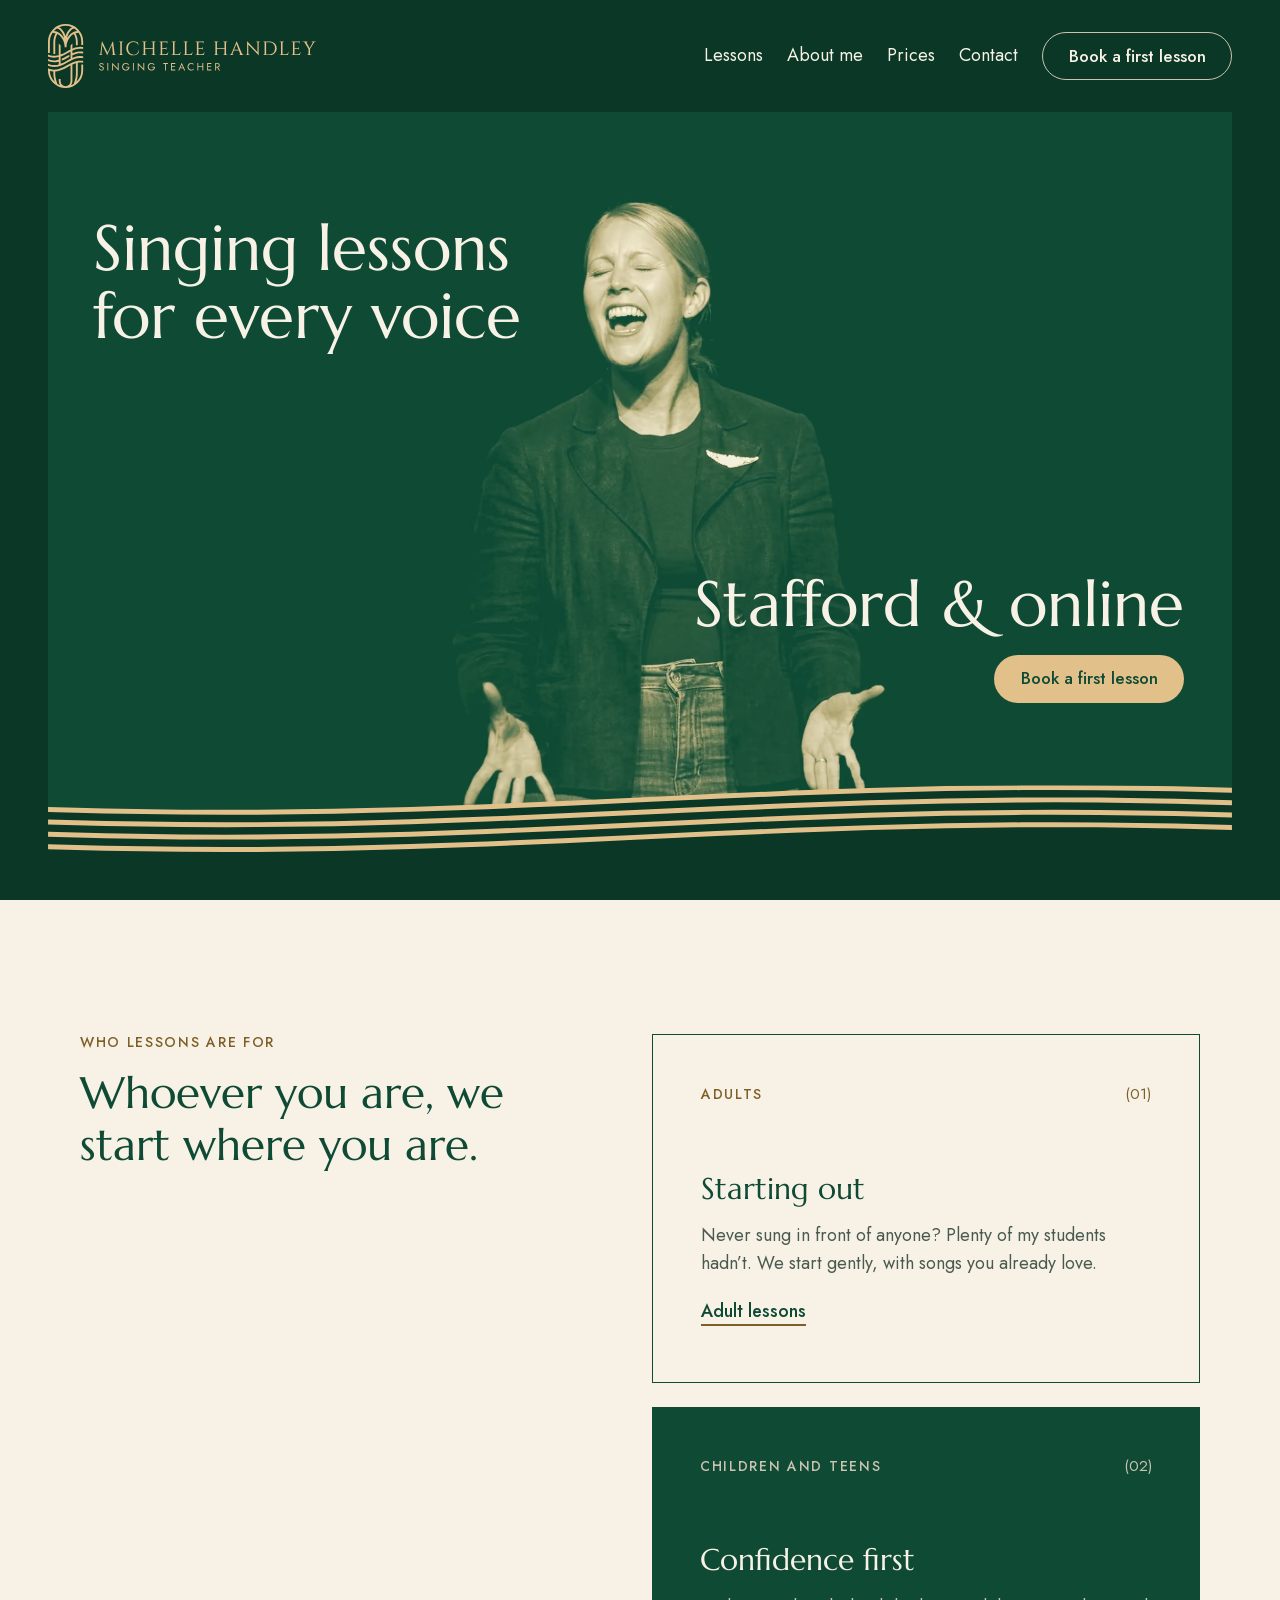
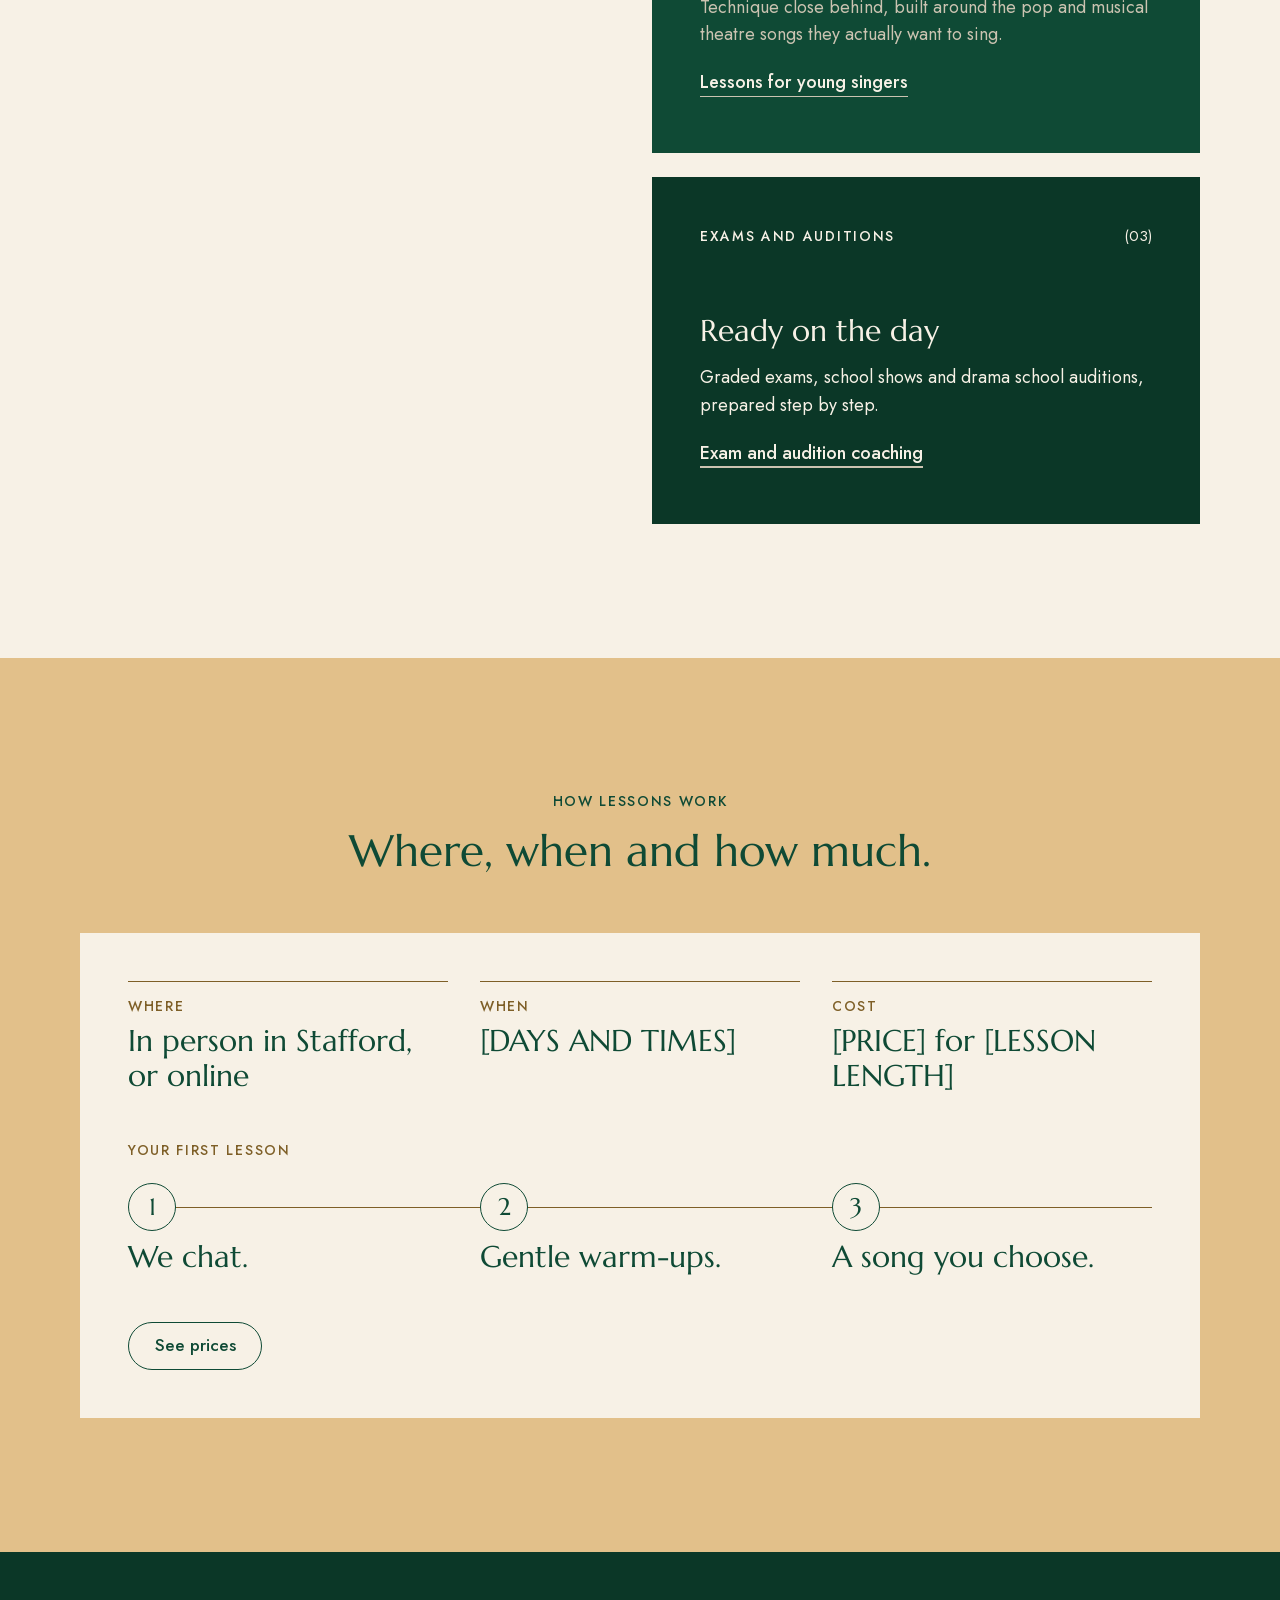
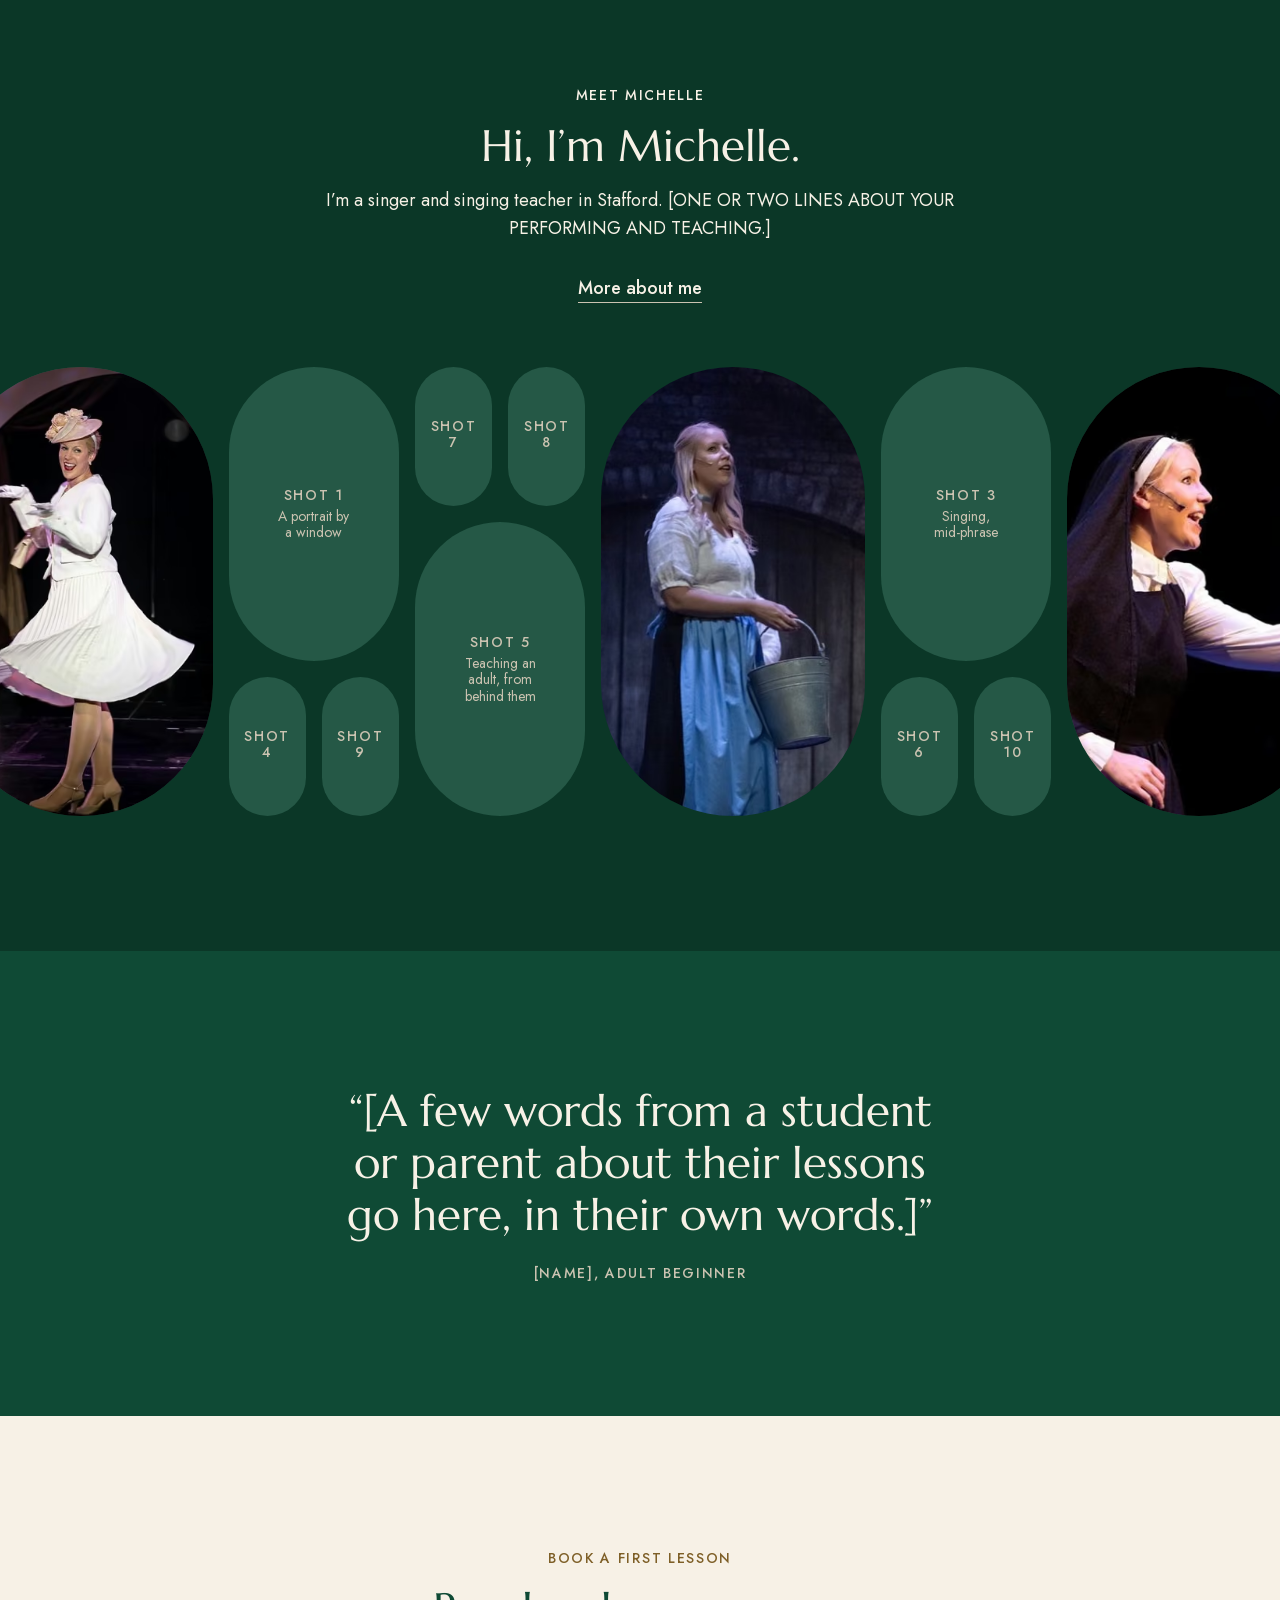
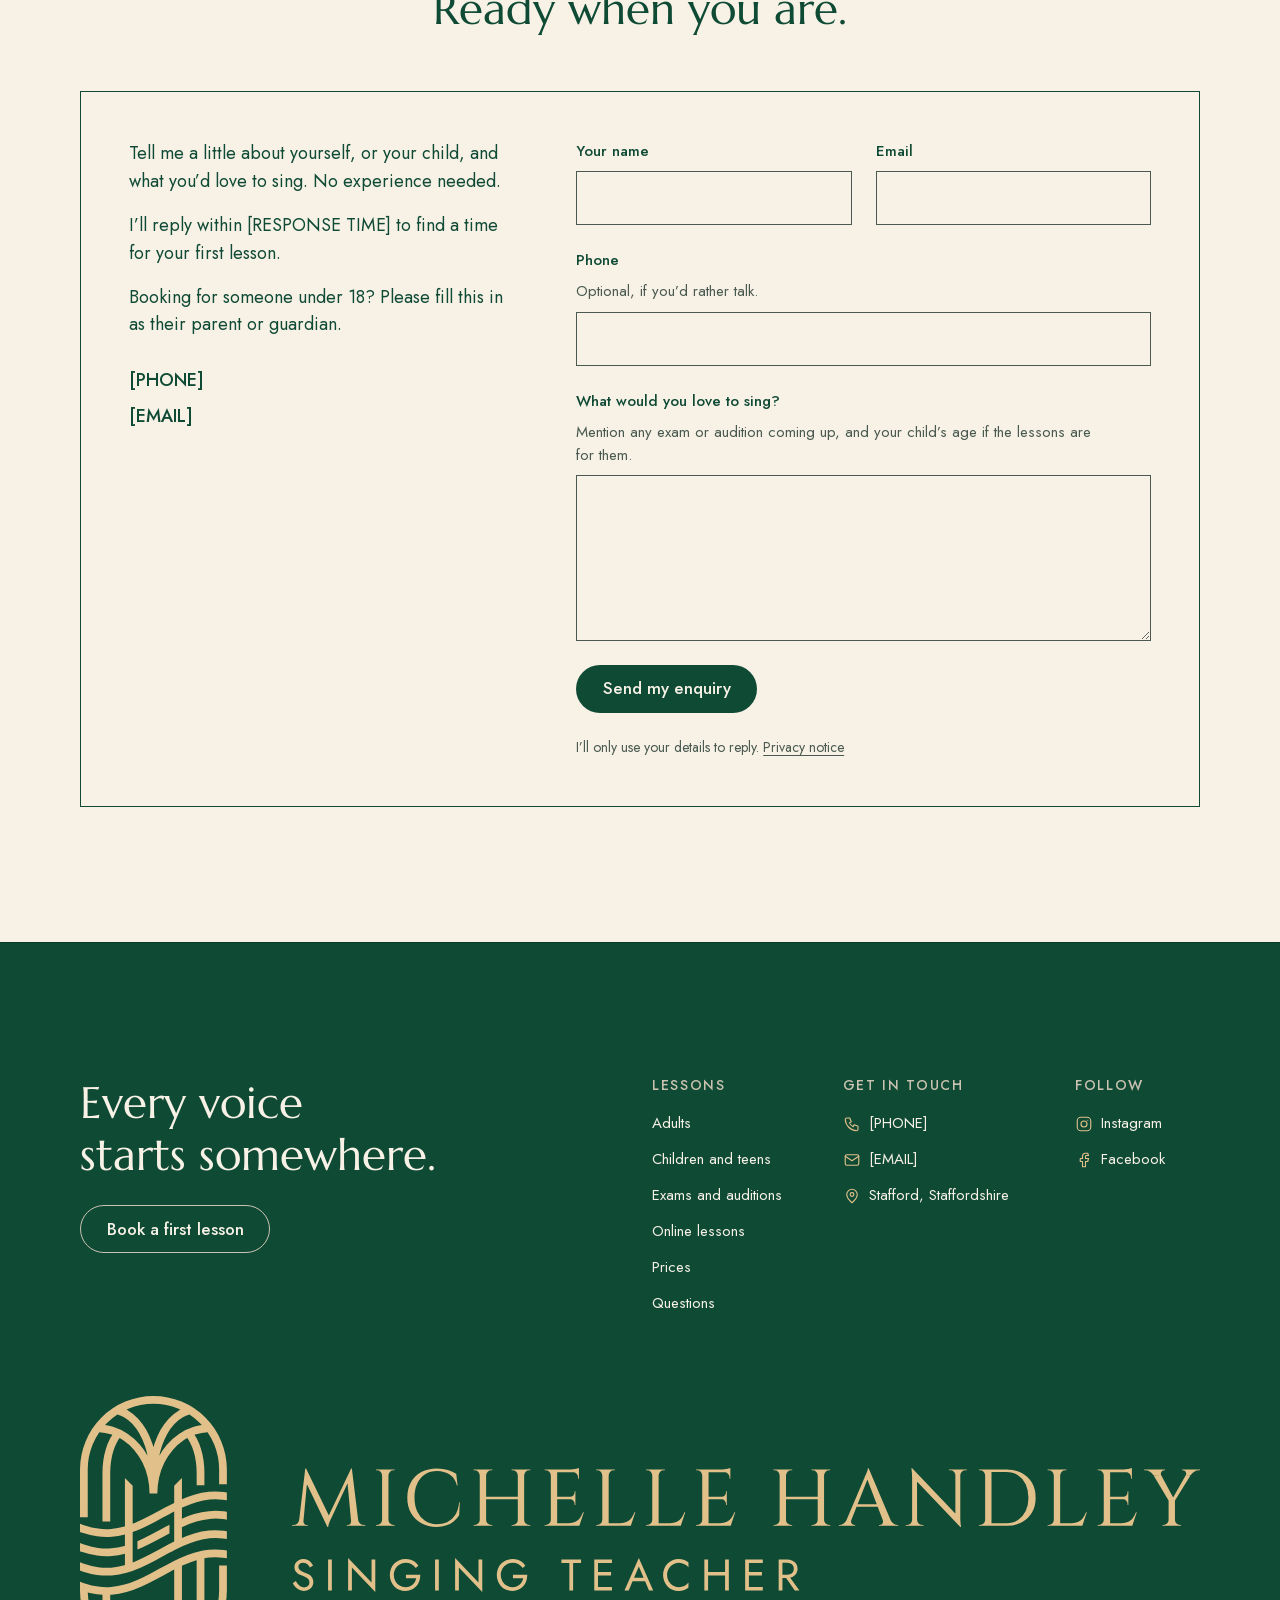
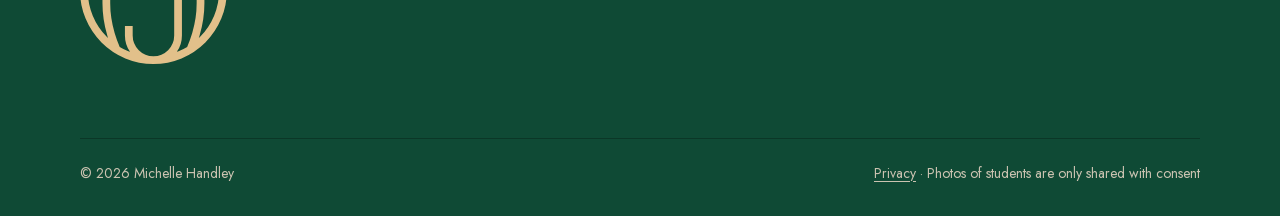
==== commit ddaa9742: "Rebuild the home hero as an inset card and make the header stage The home hero is now a velvet card " ====
--- a/index.html
+++ b/index.html
@@ -99,31 +99,27 @@
 
   <main id="main">
 
-    <!-- Hero: the words on the left, the portrait beside them -->
-    <section class="hero mh-on-dark" aria-labelledby="hero-title">
-      <div class="container grid hero__grid">
+    <!-- Hero: an inset velvet card on the stage page. The headline sits top left,
+         the place and the booking button bottom right, and Michelle stands
+         between them on the stave, whose top line is the card's foot. -->
+    <section class="hero hero--card mh-on-stage" aria-labelledby="hero-title">
+      <div class="container hero__card mh-on-dark">
         <div class="hero__text">
-          <p class="mh-label hero__label">Singing lessons in Stafford and online</p>
-          <h1 class="type-display hero__title" id="hero-title">Every voice starts somewhere.</h1>
-          <p class="hero__lead">Friendly lessons in pop and musical theatre for nervous first-timers, children and teens, and anyone with an exam or audition coming up.</p>
-          <div class="btn-row">
-            <a class="mh-btn mh-btn--gold" href="#contact">Book a first lesson</a>
-            <a class="mh-btn mh-btn--outline-on-dark" href="#how-lessons-work">How lessons work</a>
-          </div>
-        </div>
-        <div class="hero__portrait mh-capsule">
-          <!-- The capsule is 5:9, so this 7:8 photo shows about 1.57 times the capsule's width -->
-          <picture>
-            <source type="image/avif" srcset="images/home-portrait-400.avif 400w, images/home-portrait-496.avif 496w" sizes="(min-width: 58em) 22.5rem, (min-width: 48em) 17rem, 16.5rem">
-            <source type="image/webp" srcset="images/home-portrait-400.webp 400w, images/home-portrait-496.webp 496w" sizes="(min-width: 58em) 22.5rem, (min-width: 48em) 17rem, 16.5rem">
-            <img src="images/home-portrait-496.jpg" srcset="images/home-portrait-400.jpg 400w, images/home-portrait-496.jpg 496w" sizes="(min-width: 58em) 22.5rem, (min-width: 48em) 17rem, 16.5rem" width="496" height="570" alt="Michelle Handley as Beverley Bass in Come From Away, singing with her eyes closed and her hands open" fetchpriority="high" decoding="async">
-          </picture>
-        </div>
-      </div>
-      <picture class="mh-stave hero__stave" data-reveal="draw" aria-hidden="true">
-        <source media="(min-width: 768px)" srcset="images/brand/stave-wide-gold.svg" width="1440" height="81">
-        <img src="images/brand/stave-narrow-gold.svg" width="600" height="81" alt="">
-      </picture>
+          <h1 class="type-display hero__title" id="hero-title">Singing lessons for every voice</h1>
+          <p class="hero__place">Stafford &amp; online</p>
+          <a class="mh-btn mh-btn--gold" href="#contact">Book a first lesson</a>
+        </div>
+        <picture class="hero__photo">
+          <!-- Toned to the palette, with its background exactly velvet, so it needs no frame -->
+          <source type="image/avif" srcset="images/home-hero-600.avif 600w, images/home-hero-900.avif 900w, images/home-hero-1200.avif 1200w, images/home-hero-1600.avif 1600w" sizes="(min-width: 58em) calc(82vh - 7rem), (min-width: 34em) 30rem, calc(100vw - 3rem)">
+          <source type="image/webp" srcset="images/home-hero-600.webp 600w, images/home-hero-900.webp 900w, images/home-hero-1200.webp 1200w, images/home-hero-1600.webp 1600w" sizes="(min-width: 58em) calc(82vh - 7rem), (min-width: 34em) 30rem, calc(100vw - 3rem)">
+          <img src="images/home-hero-900.jpg" srcset="images/home-hero-600.jpg 600w, images/home-hero-900.jpg 900w, images/home-hero-1200.jpg 1200w, images/home-hero-1600.jpg 1600w" sizes="(min-width: 58em) calc(82vh - 7rem), (min-width: 34em) 30rem, calc(100vw - 3rem)" width="1600" height="1839" alt="Michelle Handley as Beverley Bass in Come From Away, singing with her eyes closed and her hands open" fetchpriority="high" decoding="async">
+        </picture>
+        <picture class="mh-stave hero__stave" data-reveal="draw" aria-hidden="true">
+          <source media="(min-width: 768px)" srcset="images/brand/stave-wide-gold.svg" width="1440" height="81">
+          <img src="images/brand/stave-narrow-gold.svg" width="600" height="81" alt="">
+        </picture>
+      </div>
     </section>
 
     <!-- Who lessons are for: the headline holds still while three cards stack beside it -->
@@ -201,7 +197,10 @@
       </div>
     </section>
 
-    <!-- Meet Michelle: a few words, then a row of six capsules -->
+    <!-- Meet Michelle: a few words, then twelve capsules in three sizes, in a
+         band that runs off both edges of the screen. A photo's size comes from
+         its place in this list (see .photo-grid in components.css): to change
+         a photo's size, swap it with one in a slot of the size you want. -->
     <section class="sec mh-on-stage" aria-labelledby="meet-title">
       <div class="container">
         <div class="sec__head" data-reveal>
@@ -210,44 +209,77 @@
           <p>I’m a singer and singing teacher in Stafford. <!-- PLACEHOLDER: one or two lines about Michelle's own performing and teaching -->[ONE OR TWO LINES ABOUT YOUR PERFORMING AND TEACHING.]</p>
           <a class="text-link" href="about.html">More about me</a>
         </div>
-        <div class="photo-row">
-          <div class="mh-capsule photo-row__item" data-reveal>
-            <!-- PLACEHOLDER: photo, showing a warm-up (5:9 capsule, shot 4 in PHOTOGRAPHY.md). Use the <picture> pattern in README.md and delete the note below. -->
+      </div>
+      <div class="photo-grid">
+          <div class="mh-capsule photo-grid__item photo-grid__item--twirl" data-reveal>
+            <!-- Large. The capsule crops this photo to about four fifths of its width -->
+            <picture>
+              <source type="image/avif" srcset="images/stage-twirl-400.avif 400w, images/stage-twirl-595.avif 595w" sizes="(min-width: 120rem) 30rem, (min-width: 48em) 25vw, 80vw">
+              <source type="image/webp" srcset="images/stage-twirl-400.webp 400w, images/stage-twirl-595.webp 595w" sizes="(min-width: 120rem) 30rem, (min-width: 48em) 25vw, 80vw">
+              <img src="images/stage-twirl-595.jpg" srcset="images/stage-twirl-400.jpg 400w, images/stage-twirl-595.jpg 595w" sizes="(min-width: 120rem) 30rem, (min-width: 48em) 25vw, 80vw" width="595" height="859" alt="Michelle as Eva Perón in Evita, in a white suit and hat, smiling mid-twirl" loading="lazy" decoding="async">
+            </picture>
+          </div>
+          <div class="mh-capsule photo-grid__item" data-reveal>
+            <!-- PLACEHOLDER: photo, a portrait by a window (5:9 capsule, medium, shot 1 in PHOTOGRAPHY.md). Use the <picture> pattern in README.md and delete the note below. -->
+            <img src="images/placeholders/portrait-5x9.svg" width="320" height="576" alt="Placeholder for a photo of Michelle by a window" loading="lazy">
+            <p class="photo-note" aria-hidden="true"><b>Shot 1</b> A portrait by a window</p>
+          </div>
+          <div class="mh-capsule photo-grid__item" data-reveal>
+            <!-- PLACEHOLDER: photo, showing a warm-up (5:9 capsule, small, shot 4 in PHOTOGRAPHY.md). Use the <picture> pattern in README.md and delete the note below. -->
             <img src="images/placeholders/portrait-5x9.svg" width="320" height="576" alt="Placeholder for a photo of Michelle showing a warm-up" loading="lazy">
-            <p class="photo-note" aria-hidden="true"><b>Shot 4</b> Showing a warm-up</p>
-          </div>
-          <div class="mh-capsule photo-row__item photo-row__item--twirl" data-reveal>
+            <p class="photo-note" aria-hidden="true"><b>Shot<br>4</b></p>
+          </div>
+          <div class="mh-capsule photo-grid__item" data-reveal>
+            <!-- PLACEHOLDER: photo, details: the music stand, pencilled breath marks, a mug of tea (5:9 capsule, small, shot 9 in PHOTOGRAPHY.md). Use the <picture> pattern in README.md and delete the note below. -->
+            <img src="images/placeholders/portrait-5x9.svg" width="320" height="576" alt="Placeholder for a photo of the music stand, pencilled breath marks or a mug of tea" loading="lazy">
+            <p class="photo-note" aria-hidden="true"><b>Shot<br>9</b></p>
+          </div>
+          <div class="mh-capsule photo-grid__item" data-reveal>
+            <!-- PLACEHOLDER: photo, the lesson room, wide (5:9 capsule, small, shot 7 in PHOTOGRAPHY.md). Use the <picture> pattern in README.md and delete the note below. -->
+            <img src="images/placeholders/portrait-5x9.svg" width="320" height="576" alt="Placeholder for a photo of the lesson room" loading="lazy">
+            <p class="photo-note" aria-hidden="true"><b>Shot<br>7</b></p>
+          </div>
+          <div class="mh-capsule photo-grid__item" data-reveal>
+            <!-- PLACEHOLDER: photo, the online set-up: laptop, headphones, lyric sheet (5:9 capsule, small, shot 8 in PHOTOGRAPHY.md). Use the <picture> pattern in README.md and delete the note below. -->
+            <img src="images/placeholders/portrait-5x9.svg" width="320" height="576" alt="Placeholder for a photo of the online lesson set-up" loading="lazy">
+            <p class="photo-note" aria-hidden="true"><b>Shot<br>8</b></p>
+          </div>
+          <div class="mh-capsule photo-grid__item" data-reveal>
+            <!-- Large. The capsule crops this 4:5 photo to about two thirds of its width -->
             <picture>
-              <source type="image/avif" srcset="images/stage-twirl-400.avif 400w, images/stage-twirl-595.avif 595w" sizes="(min-width: 48em) 11rem, 30vw">
-              <source type="image/webp" srcset="images/stage-twirl-400.webp 400w, images/stage-twirl-595.webp 595w" sizes="(min-width: 48em) 11rem, 30vw">
-              <img src="images/stage-twirl-595.jpg" srcset="images/stage-twirl-400.jpg 400w, images/stage-twirl-595.jpg 595w" sizes="(min-width: 48em) 11rem, 30vw" width="595" height="859" alt="Michelle as Eva Perón in Evita, in a white suit and hat, smiling mid-twirl" loading="lazy" decoding="async">
+              <source type="image/avif" srcset="images/about-portrait-480.avif 480w, images/about-portrait-688.avif 688w" sizes="(min-width: 120rem) 35rem, (min-width: 48em) 29vw, 91vw">
+              <source type="image/webp" srcset="images/about-portrait-480.webp 480w, images/about-portrait-688.webp 688w" sizes="(min-width: 120rem) 35rem, (min-width: 48em) 29vw, 91vw">
+              <img src="images/about-portrait-688.jpg" srcset="images/about-portrait-480.jpg 480w, images/about-portrait-688.jpg 688w" sizes="(min-width: 120rem) 35rem, (min-width: 48em) 29vw, 91vw" width="688" height="860" alt="Michelle as Tzeitel in Fiddler on the Roof, singing with a tin bucket in her hand" loading="lazy" decoding="async">
             </picture>
           </div>
-          <div class="mh-capsule photo-row__item" data-reveal>
-            <!-- PLACEHOLDER: photo, teaching an adult, seen from behind them (5:9 capsule, shot 5 in PHOTOGRAPHY.md). Use the <picture> pattern in README.md and delete the note below. -->
+          <div class="mh-capsule photo-grid__item" data-reveal>
+            <!-- PLACEHOLDER: photo, teaching an adult, seen from behind them (5:9 capsule, medium, shot 5 in PHOTOGRAPHY.md). Use the <picture> pattern in README.md and delete the note below. -->
             <img src="images/placeholders/portrait-5x9.svg" width="320" height="576" alt="Placeholder for a photo of Michelle teaching an adult student" loading="lazy">
             <p class="photo-note" aria-hidden="true"><b>Shot 5</b> Teaching an adult, from behind them</p>
           </div>
-          <div class="mh-capsule photo-row__item photo-row__item--reach" data-reveal>
+          <div class="mh-capsule photo-grid__item photo-grid__item--reach" data-reveal>
+            <!-- Large. The capsule crops this square photo to a little over half its width -->
             <picture>
-              <source type="image/avif" srcset="images/stage-reach-480.avif 480w, images/stage-reach-884.avif 884w" sizes="(min-width: 48em) 11rem, 30vw">
-              <source type="image/webp" srcset="images/stage-reach-480.webp 480w, images/stage-reach-884.webp 884w" sizes="(min-width: 48em) 11rem, 30vw">
-              <img src="images/stage-reach-884.jpg" srcset="images/stage-reach-480.jpg 480w, images/stage-reach-884.jpg 884w" sizes="(min-width: 48em) 11rem, 30vw" width="884" height="885" alt="Michelle as Sister Mary Robert in Sister Act, singing with one arm reaching out" loading="lazy" decoding="async">
+              <source type="image/avif" srcset="images/stage-reach-480.avif 480w, images/stage-reach-884.avif 884w" sizes="(min-width: 120rem) 44rem, (min-width: 48em) 36vw, 114vw">
+              <source type="image/webp" srcset="images/stage-reach-480.webp 480w, images/stage-reach-884.webp 884w" sizes="(min-width: 120rem) 44rem, (min-width: 48em) 36vw, 114vw">
+              <img src="images/stage-reach-884.jpg" srcset="images/stage-reach-480.jpg 480w, images/stage-reach-884.jpg 884w" sizes="(min-width: 120rem) 44rem, (min-width: 48em) 36vw, 114vw" width="884" height="885" alt="Michelle as Sister Mary Robert in Sister Act, singing with one arm reaching out" loading="lazy" decoding="async">
             </picture>
           </div>
-          <div class="mh-capsule photo-row__item" data-reveal>
-            <!-- PLACEHOLDER: photo, performing, warmly lit, from the audience (5:9 capsule, shot 10 in PHOTOGRAPHY.md). Use the <picture> pattern in README.md and delete the note below. -->
+          <div class="mh-capsule photo-grid__item" data-reveal>
+            <!-- PLACEHOLDER: photo, singing, mid-phrase (5:9 capsule, medium, shot 3 in PHOTOGRAPHY.md). Use the <picture> pattern in README.md and delete the note below. -->
+            <img src="images/placeholders/portrait-5x9.svg" width="320" height="576" alt="Placeholder for a photo of Michelle singing, mid-phrase" loading="lazy">
+            <p class="photo-note" aria-hidden="true"><b>Shot 3</b> Singing, mid-phrase</p>
+          </div>
+          <div class="mh-capsule photo-grid__item" data-reveal>
+            <!-- PLACEHOLDER: photo, with a young student, seen from behind, with a parent's written consent (5:9 capsule, small, shot 6 in PHOTOGRAPHY.md). Use the <picture> pattern in README.md and delete the note below. -->
+            <img src="images/placeholders/portrait-5x9.svg" width="320" height="576" alt="Placeholder for a photo of Michelle with a young student, seen from behind" loading="lazy">
+            <p class="photo-note" aria-hidden="true"><b>Shot<br>6</b></p>
+          </div>
+          <div class="mh-capsule photo-grid__item" data-reveal>
+            <!-- PLACEHOLDER: photo, performing, warmly lit, from the audience (5:9 capsule, small, shot 10 in PHOTOGRAPHY.md). Use the <picture> pattern in README.md and delete the note below. -->
             <img src="images/placeholders/portrait-5x9.svg" width="320" height="576" alt="Placeholder for a photo of Michelle performing, seen from the audience" loading="lazy">
-            <p class="photo-note" aria-hidden="true"><b>Shot 10</b> Performing, from the audience</p>
-          </div>
-          <div class="mh-capsule photo-row__item" data-reveal>
-            <picture>
-              <source type="image/avif" srcset="images/about-portrait-480.avif 480w, images/about-portrait-688.avif 688w" sizes="(min-width: 48em) 11rem, 30vw">
-              <source type="image/webp" srcset="images/about-portrait-480.webp 480w, images/about-portrait-688.webp 688w" sizes="(min-width: 48em) 11rem, 30vw">
-              <img src="images/about-portrait-688.jpg" srcset="images/about-portrait-480.jpg 480w, images/about-portrait-688.jpg 688w" sizes="(min-width: 48em) 11rem, 30vw" width="688" height="860" alt="Michelle as Tzeitel in Fiddler on the Roof, singing with a tin bucket in her hand" loading="lazy" decoding="async">
-            </picture>
-          </div>
-        </div>
+            <p class="photo-note" aria-hidden="true"><b>Shot<br>10</b></p>
+          </div>
       </div>
     </section>
 
--- a/css/components.css
+++ b/css/components.css
@@ -60,8 +60,16 @@
   .text-link::after { transition: transform var(--mh-time-2) var(--mh-ease); }
 }
 
-/* ---- Header: velvet, the mark on phones, the horizontal logo from 48em ---- */
+/* ---- Header: stage, the mark on phones, the horizontal logo from 48em ------
+   Stage on every page (since November 2026), so it holds the same colour
+   while pages change under it, and the width of the page less the gutter,
+   like the home page's hero card. Its hairline is velvet. */
+.site-header {
+  --mh-rule: var(--mh-velvet);
+  background-color: var(--mh-stage);
+}
 .site-header__inner {
+  width: calc(100% - 2 * var(--mh-gutter));
   display: flex;
   flex-wrap: wrap;
   align-items: center;
@@ -198,17 +206,74 @@
    line paints over the join. The polygon traces the last line of
    stave-narrow-gold.svg (stave-wide-gold.svg from 768px, below) in shares of
    the stave's box, so it scales with the stave. It reaches 1px past the
-   bottom to hide any sub-pixel seam. */
+   bottom to hide any sub-pixel seam. The home page's card hero (below)
+   fills from its top line instead. */
 .hero__stave { position: relative; z-index: 0; }
-.hero:has(+ .mh-on-light) .hero__stave { --mh-stave-fill: var(--mh-ivory); }
-.hero:has(+ .mh-on-gold) .hero__stave { --mh-stave-fill: var(--mh-gold); }
-.hero:has(+ .mh-on-light, + .mh-on-gold) .hero__stave::before {
+.hero:not(.hero--card):has(+ .mh-on-light) .hero__stave { --mh-stave-fill: var(--mh-ivory); }
+.hero:not(.hero--card):has(+ .mh-on-gold) .hero__stave { --mh-stave-fill: var(--mh-gold); }
+.hero:not(.hero--card):has(+ .mh-on-light, + .mh-on-gold) .hero__stave::before,
+.hero__card .hero__stave::before {
   content: "";
   position: absolute;
   inset: 0 0 -1px;
   z-index: -1;
   background: var(--mh-stave-fill);
   clip-path: polygon(0% 92.26%, 1.37% 92.94%, 2.72% 93.56%, 6.14% 94.85%, 9.49% 95.73%, 12.88% 96.21%, 16.25% 96.27%, 19.62% 95.90%, 23.02% 95.11%, 26.35% 93.94%, 29.79% 92.37%, 33.08% 90.54%, 36.55% 88.31%, 50.05% 77.75%, 63.55% 67.21%, 67.01% 64.99%, 70.28% 63.16%, 73.70% 61.60%, 77.02% 60.43%, 80.40% 59.65%, 83.75% 59.28%, 87.11% 59.34%, 90.49% 59.81%, 93.82% 60.70%, 97.22% 61.99%, 98.60% 62.61%, 100% 63.31%, 100% 100%, 0% 100%);
+}
+
+/* ---- The home hero: an inset card ----------------------------------------------
+   The page around it is stage and the card velvet. Michelle stands at its
+   centre: her photo is toned to the palette and its background is exactly
+   velvet, so it needs no frame. The stave's top line is the card's foot: the
+   card fills down to the middle of that line and the other three lines run
+   below it on the stage, so its fill traces the top line (the last line's
+   trace, 45/81 higher, since the lines are 15 units apart). Her photo's foot
+   sits at 41% of the stave's height, just below the top line's lowest point,
+   so the line always hides the edge where the photo is cut. The headline
+   sits top left, the place and the button bottom right; below 58em they
+   stack above her. */
+.hero.hero--card { padding: 0 0 var(--mh-gutter); }
+/* The card runs the width of the page, less the gutter, like the header */
+.hero__card {
+  width: calc(100% - 2 * var(--mh-gutter));
+  --mh-stave-fill: var(--mh-stage);
+  position: relative;
+  display: flex;
+  flex-direction: column;
+  overflow: hidden;
+}
+/* On phones the words sit 16px in from the card's edge, so the headline
+   keeps its two lines on a 360px screen, and the place is one size down so
+   it keeps to one */
+.hero--card .hero__text {
+  position: relative;
+  z-index: 1;
+  padding: var(--mh-space-5) var(--mh-space-4) 0;
+}
+.hero--card .hero__title {
+  max-width: 8em;   /* "Singing lessons" over "for every voice" */
+  text-wrap: balance;
+}
+.hero__place {
+  margin-bottom: var(--mh-space-6);
+  font-family: var(--mh-font-display);
+  font-size: var(--mh-text-2xl);
+  line-height: var(--mh-leading-tight);
+}
+.hero__photo {
+  position: relative;
+  z-index: 0;
+  display: flex;
+  justify-content: center;
+  margin-top: var(--mh-space-5);
+}
+.hero__photo img { width: min(100%, 30rem); }
+.hero__card .hero__stave {
+  z-index: 2;
+  margin-top: calc(-0.41 * 81 / 600 * 100%);
+}
+.hero__card .hero__stave::before {
+  clip-path: polygon(0% 36.70%, 1.37% 37.38%, 2.72% 38.00%, 6.14% 39.29%, 9.49% 40.17%, 12.88% 40.65%, 16.25% 40.71%, 19.62% 40.34%, 23.02% 39.55%, 26.35% 38.38%, 29.79% 36.81%, 33.08% 34.98%, 36.55% 32.75%, 50.05% 22.19%, 63.55% 11.65%, 67.01% 9.43%, 70.28% 7.60%, 73.70% 6.04%, 77.02% 4.87%, 80.40% 4.09%, 83.75% 3.72%, 87.11% 3.78%, 90.49% 4.25%, 93.82% 5.14%, 97.22% 6.43%, 98.60% 7.05%, 100% 7.75%, 100% 100%, 0% 100%);
 }
 
 /* ---- Photo frames ----------------------------------------------------------
@@ -530,9 +595,9 @@
   .faq__item[open] > .faq__answer { animation: mh-rise var(--mh-time-2) var(--mh-ease); }
 }
 
-/* ---- A row of six capsules (home and about). Rows of three on phones, one
-   row from 48em, each standing a little higher than the one before, rising
-   like the stave. ------------------------------------------------------------ */
+/* ---- A row of six capsules (about). Rows of three on phones, one row from
+   48em, each standing a little higher than the one before, rising like the
+   stave. --------------------------------------------------------------------- */
 .photo-row {
   display: grid;
   grid-template-columns: repeat(3, minmax(0, 1fr));
@@ -541,9 +606,62 @@
 }
 .photo-row__item:nth-child(3n + 1) { margin-top: var(--mh-space-5); }
 .photo-row__item:nth-child(3n + 2) { margin-top: var(--mh-space-3); }
-.photo-row__item--twirl img { object-position: 45% 50%; }
-.photo-row__item--reach img { object-position: 28% 50%; }
-.photo-row .photo-note { padding-inline: var(--mh-space-2); font-size: var(--mh-text-xs); }
+.photo-row__item--twirl img,
+.photo-grid__item--twirl img { object-position: 45% 50%; }
+.photo-row__item--reach img,
+.photo-grid__item--reach img { object-position: 28% 50%; }
+.photo-row .photo-note,
+.photo-grid .photo-note { padding-inline: var(--mh-space-2); font-size: var(--mh-text-xs); }
+/* Narrow enough to stay clear of the screen's edge in a capsule it cuts */
+.photo-grid .photo-note {
+  width: min(100%, 7rem);
+  margin-inline: auto;
+  padding-inline: var(--mh-space-1);
+}
+
+/* ---- Twelve capsules in three sizes (home), in a band wider than the screen
+   so both ends run off its edges. One unit is a 5:9 cell: a small capsule
+   takes one, a medium one two by two and a large one three by three, so a
+   bigger capsule is the same shape with the gaps added in. The areas below
+   draw the layout: five units across on phones, in three stacked groups; one
+   band of fifteen from 48em. The letters follow the order of the photos in
+   the page, so a photo's size is the size of its slot. ---------------------- */
+.photo-grid {
+  --cols: 5;
+  --gap: var(--mh-space-3);
+  --band: min(108vw, 34rem);
+  --unit: calc((var(--band) - (var(--cols) - 1) * var(--gap)) / var(--cols));
+  display: grid;
+  grid-template-columns: repeat(var(--cols), var(--unit));
+  grid-auto-rows: calc(var(--unit) * 9 / 5);
+  grid-template-areas:
+    "a a a b b"
+    "a a a b b"
+    "a a a c d"
+    "e f g g g"
+    "h h g g g"
+    "h h g g g"
+    "i i i j j"
+    "i i i j j"
+    "i i i k l";
+  gap: var(--gap);
+  justify-content: center;
+  overflow: hidden;         /* for browsers without clip */
+  overflow: clip visible;   /* cut at the screen's edges, never from above or below */
+}
+.photo-grid__item { aspect-ratio: auto; }   /* its cells give it its size */
+.photo-grid__item:nth-child(1) { grid-area: a; }
+.photo-grid__item:nth-child(2) { grid-area: b; }
+.photo-grid__item:nth-child(3) { grid-area: c; }
+.photo-grid__item:nth-child(4) { grid-area: d; }
+.photo-grid__item:nth-child(5) { grid-area: e; }
+.photo-grid__item:nth-child(6) { grid-area: f; }
+.photo-grid__item:nth-child(7) { grid-area: g; }
+.photo-grid__item:nth-child(8) { grid-area: h; }
+.photo-grid__item:nth-child(9) { grid-area: i; }
+.photo-grid__item:nth-child(10) { grid-area: j; }
+.photo-grid__item:nth-child(11) { grid-area: k; }
+.photo-grid__item:nth-child(12) { grid-area: l; }
 
 /* ---- Running text in one centred column (about's story) -------------------- */
 .prose {
@@ -799,6 +917,8 @@
     justify-self: end;
     width: min(100%, 17rem);
   }
+  .hero--card .hero__text { padding: var(--mh-pad) var(--mh-pad) 0; }
+  .hero__place { font-size: var(--mh-text-3xl); }
 
   /* The headline holds still while the cards pass beside it */
   .split > .split__head {
@@ -853,6 +973,16 @@
   .photo-row__item:nth-child(5) { margin-top: var(--mh-space-3); }
   .photo-row__item:nth-child(6) { margin-top: 0; }
 
+  .photo-grid {
+    --cols: 15;
+    --gap: clamp(var(--mh-space-3), 1.25vw, var(--mh-space-5));
+    --band: clamp(54rem, 108vw, 134rem);
+    grid-template-areas:
+      "a a a b b e f g g g j j i i i"
+      "a a a b b h h g g g j j i i i"
+      "a a a c d h h g g g k l i i i";
+  }
+
   .footer-col li { min-height: calc(var(--mh-space-6) + var(--mh-space-1)); }
 }
 
@@ -860,8 +990,12 @@
    exactly when their <picture> sources (min-width: 768px) do. */
 @media (min-width: 768px) {
   .site-footer__logo { margin-block: 6.6%; }
-  .hero:has(+ .mh-on-light, + .mh-on-gold) .hero__stave::before {
+  .hero:not(.hero--card):has(+ .mh-on-light, + .mh-on-gold) .hero__stave::before {
     clip-path: polygon(0% 92.14%, 4.79% 94.38%, 11.25% 96.04%, 15.00% 96.30%, 17.71% 96.16%, 24.17% 94.75%, 30.63% 91.93%, 37.09% 87.91%, 43.55% 83.06%, 50.01% 77.78%, 56.47% 72.48%, 62.93% 67.63%, 69.38% 63.63%, 75.84% 60.80%, 82.29% 59.40%, 85.00% 59.26%, 88.75% 59.52%, 95.21% 61.17%, 100% 63.42%, 100% 100%, 0% 100%);
+  }
+  .hero__card .hero__stave { margin-top: calc(-0.41 * 81 / 1440 * 100%); }
+  .hero__card .hero__stave::before {
+    clip-path: polygon(0% 36.58%, 4.79% 38.82%, 11.25% 40.48%, 15.00% 40.74%, 17.71% 40.60%, 24.17% 39.19%, 30.63% 36.37%, 37.09% 32.35%, 43.55% 27.50%, 50.01% 22.22%, 56.47% 16.92%, 62.93% 12.07%, 69.38% 8.07%, 75.84% 5.24%, 82.29% 3.84%, 85.00% 3.70%, 88.75% 3.96%, 95.21% 5.61%, 100% 7.86%, 100% 100%, 0% 100%);
   }
 }
 /* On scroll the wordmark wipes away to leave the mark at its 48px minimum,
@@ -885,6 +1019,48 @@
   .hero__grid:has(.hero__portrait) > .hero__text { grid-column: 1 / span 7; }
   .hero__grid > .hero__portrait { width: min(100%, 22.5rem); }
 
+  /* The card hero: the words at two corners, Michelle between them. The
+     card fills the first screen but grows no taller than 68% of its width.
+     The headline and the place keep their rows; the spare height splits
+     1 : 4 : 1.5 above, between and below them, as in the drawing. */
+  .hero__card {
+    container-type: inline-size;
+    display: grid;
+    min-height: min(100svh - var(--mh-header) - var(--mh-gutter), 0.68 * (100vw - 2 * var(--mh-gutter)));
+  }
+  /* The two display lines scale with the card, so the composition keeps its
+     shape on smaller screens: Display, but never more than 5.6% of the
+     card's width (64px from a 1143px card, 48px on an 850px one) */
+  .hero--card .hero__title,
+  .hero__place { font-size: min(var(--mh-text-3xl), 5.6cqw); }
+  .hero--card .hero__text {
+    display: grid;
+    grid-template-rows: 1fr auto 4fr auto auto 1.5fr;
+    padding: var(--mh-pad) var(--mh-pad) calc(81 / 1440 * 100%);   /* the stave's height */
+  }
+  .hero--card .hero__title { grid-row: 2; margin-bottom: 0; }
+  .hero__place {
+    grid-row: 4;
+    justify-self: end;
+    margin-bottom: var(--mh-space-4);
+    text-align: right;
+  }
+  .hero--card .hero__text > .mh-btn { grid-row: 5; justify-self: end; }
+  .hero__photo {
+    position: absolute;
+    inset: 6% 0 0;
+    align-items: flex-end;
+    margin: 0;
+    padding-bottom: calc(0.59 * 81 / 1440 * 100%);   /* her foot at 41% of the stave */
+  }
+  /* She stands a touch right of centre, clear of the headline */
+  .hero__photo img { width: auto; max-width: none; height: 100%; translate: 6% 0; }
+  .hero__card .hero__stave {
+    position: absolute;
+    inset: auto 0 0;
+    margin: 0;
+  }
+
   .split > .stack { grid-column: 7 / -1; }
 
   .details--four { grid-template-columns: repeat(4, minmax(0, 1fr)); }
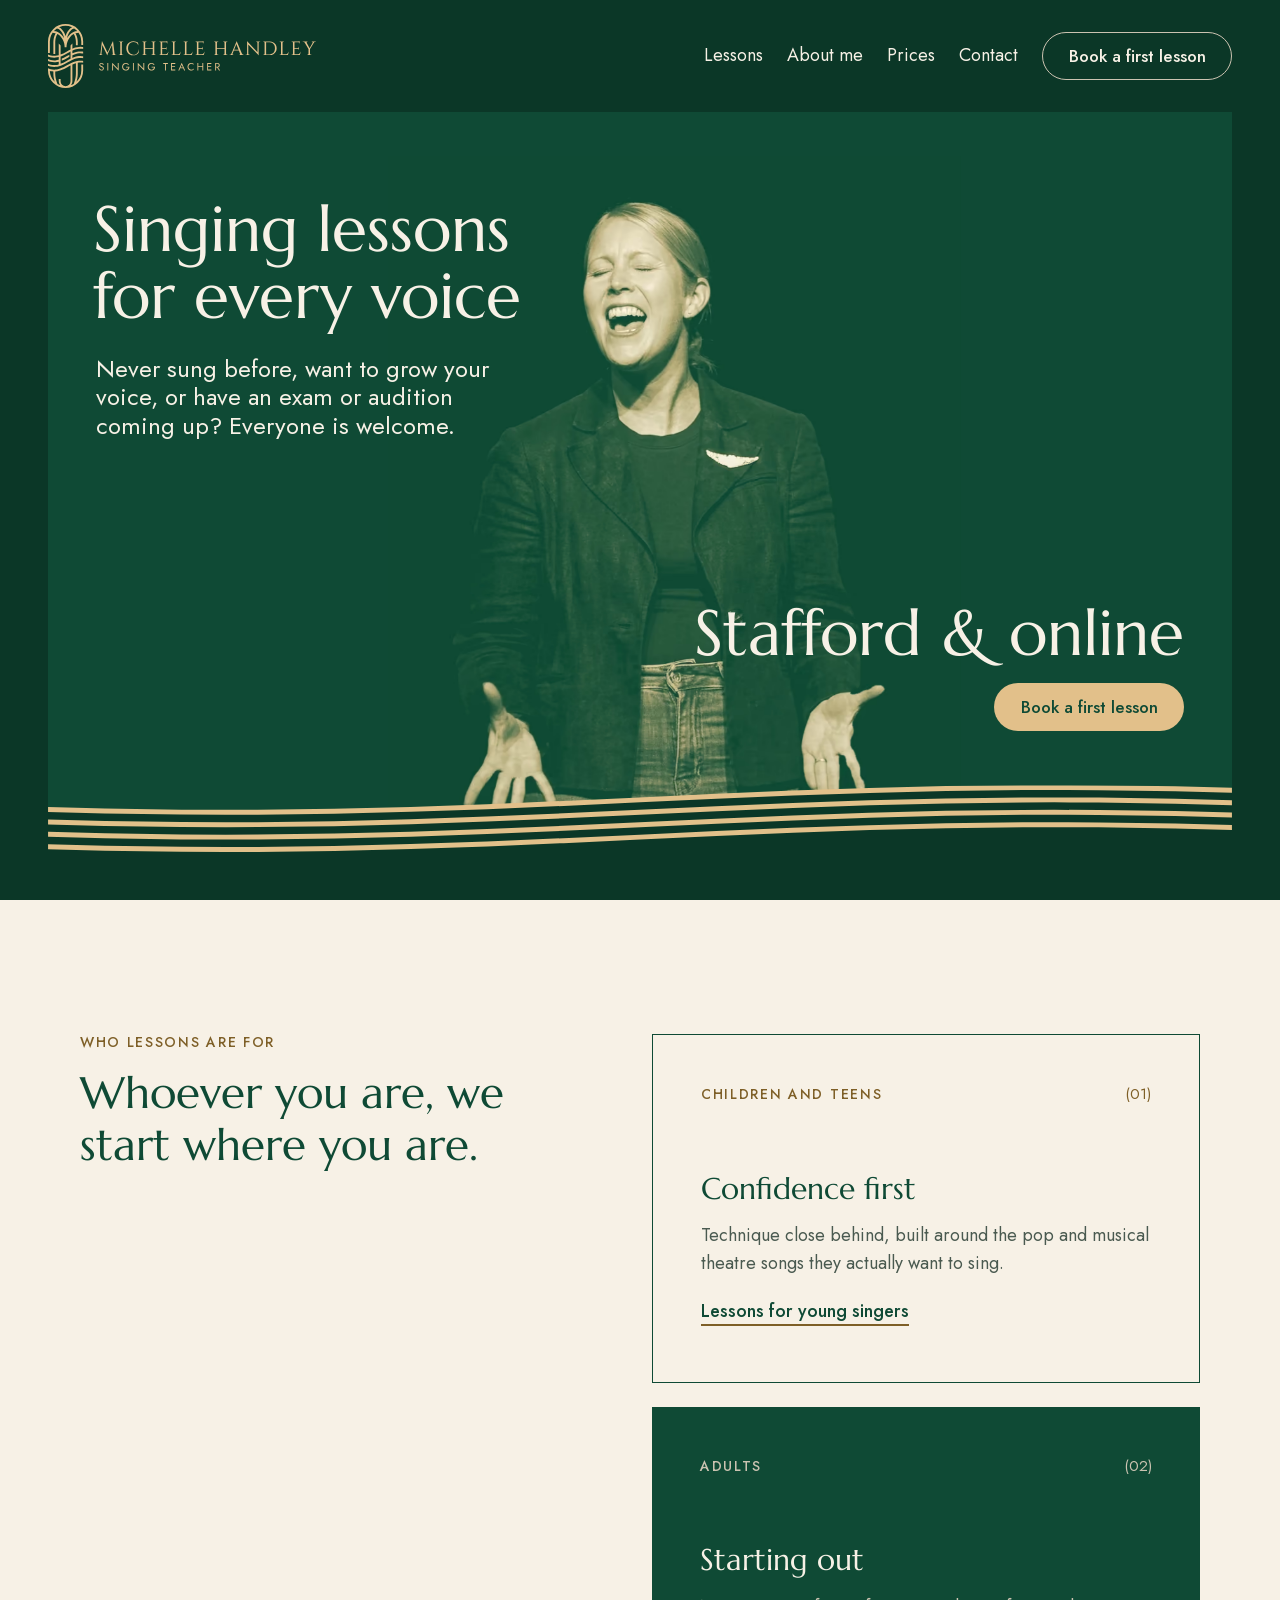
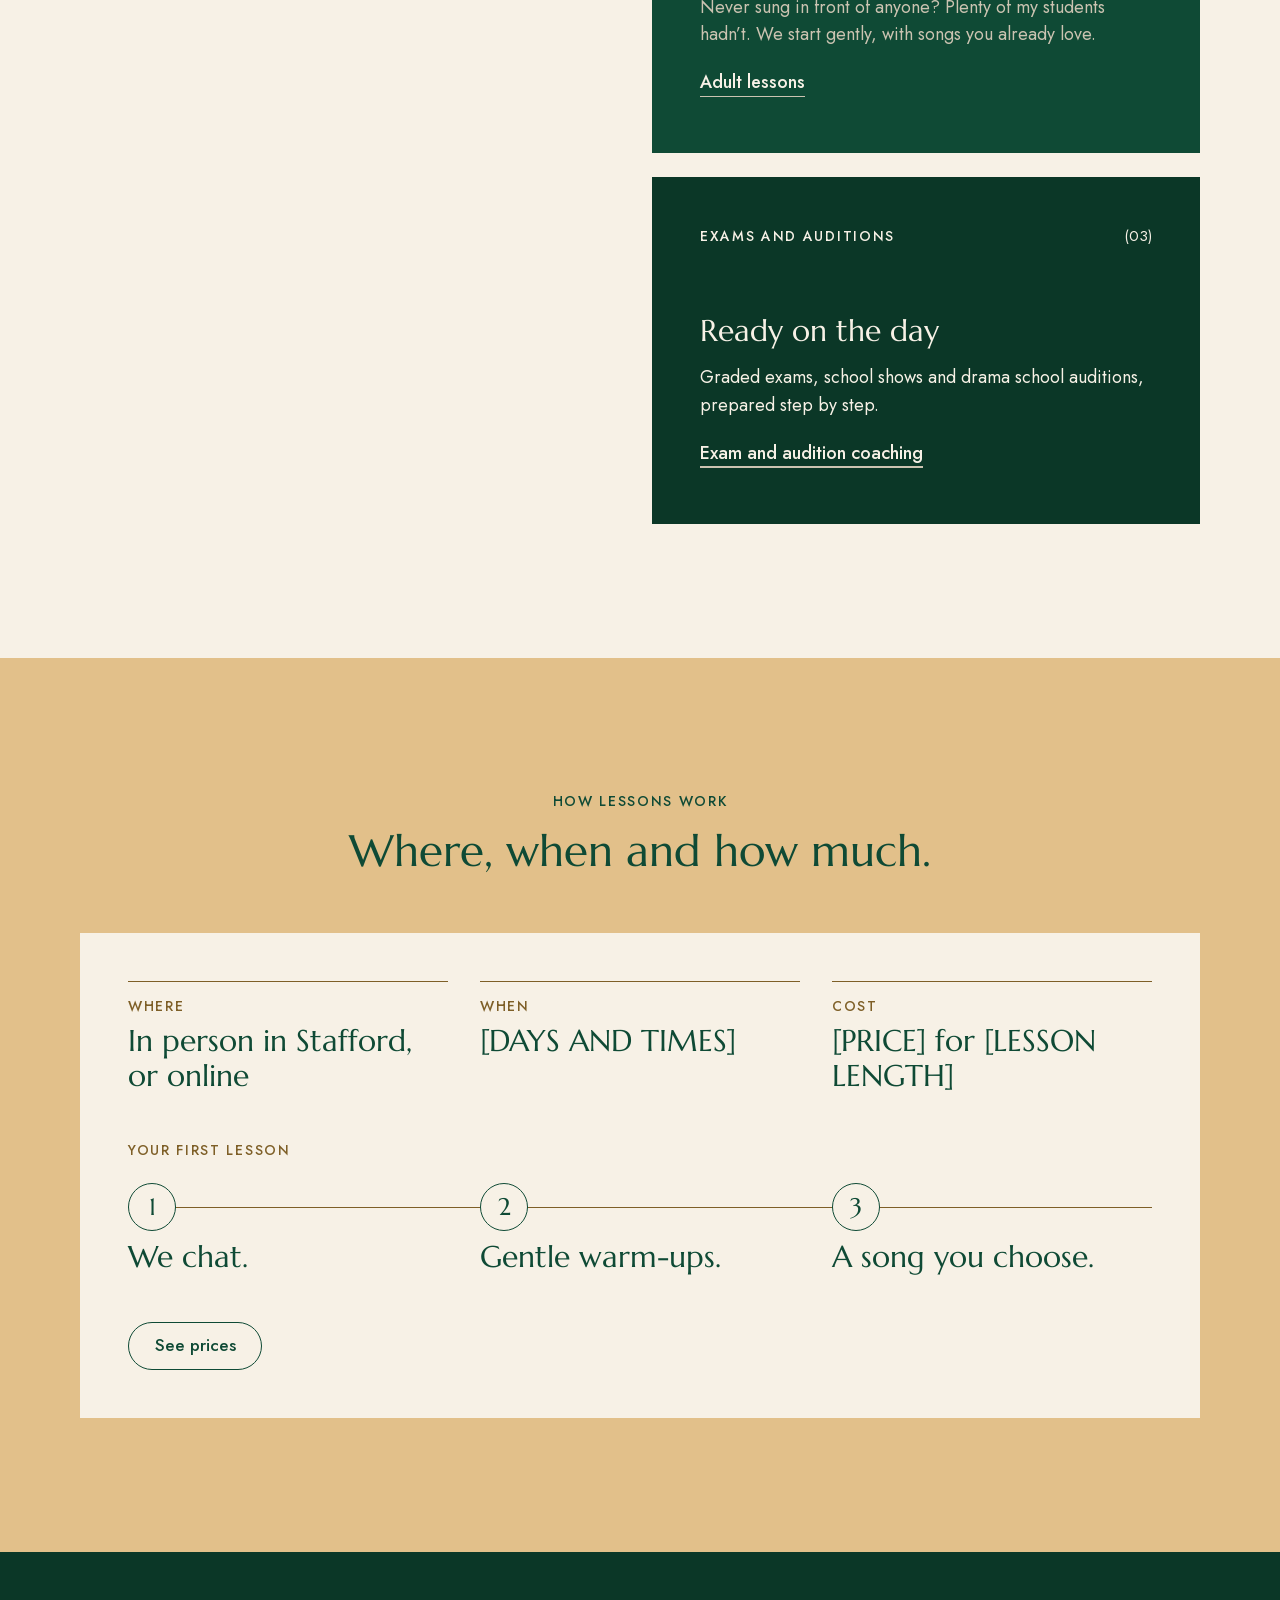
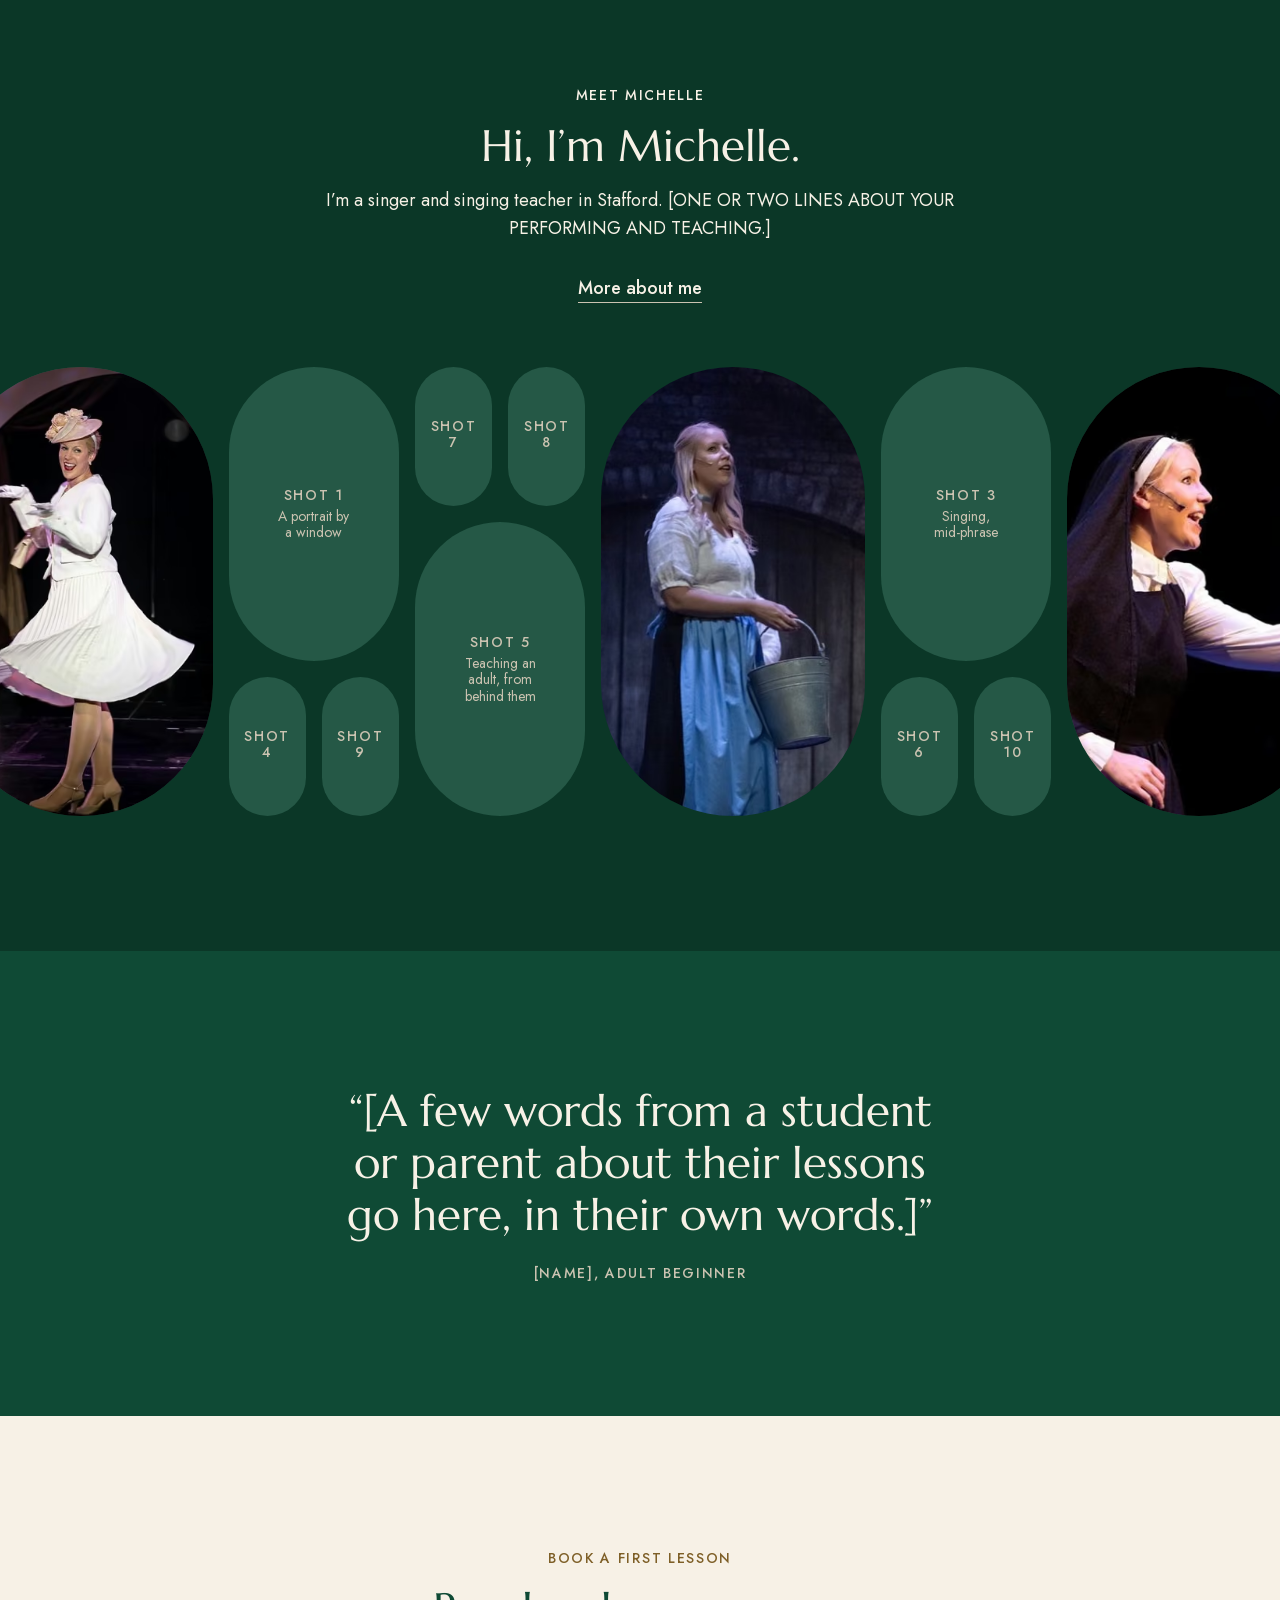
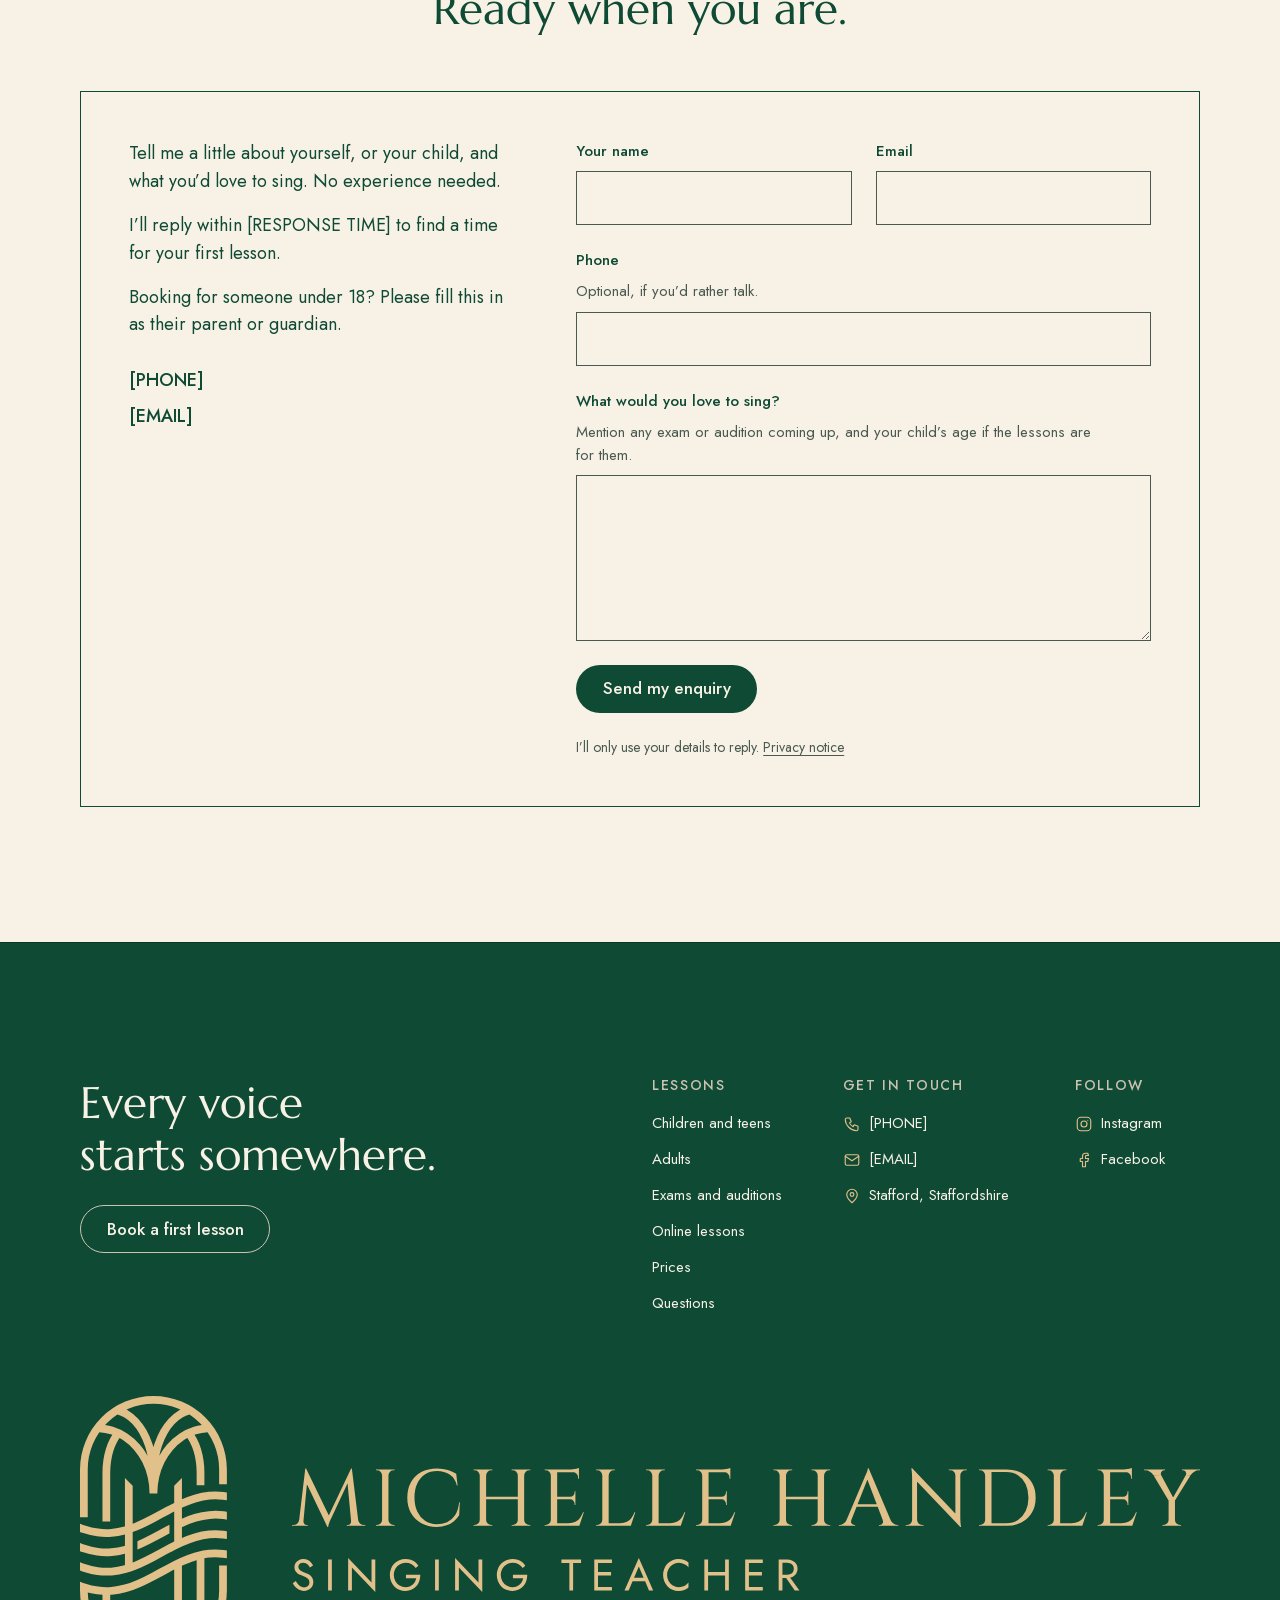
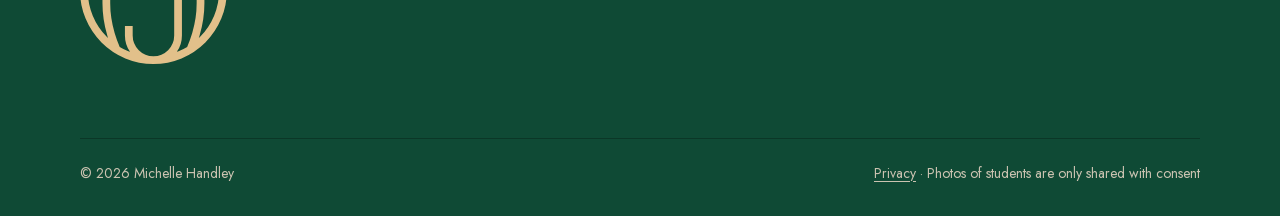
==== commit 40ec68e9: "Add a welcome line, reorder audiences and animate the home hero The home hero gains an ivory line un" ====
--- a/index.html
+++ b/index.html
@@ -105,7 +105,8 @@
     <section class="hero hero--card mh-on-stage" aria-labelledby="hero-title">
       <div class="container hero__card mh-on-dark">
         <div class="hero__text">
-          <h1 class="type-display hero__title" id="hero-title">Singing lessons for every voice</h1>
+          <h1 class="type-display hero__title" id="hero-title"><span class="hero__line"><span>Singing lessons</span></span> <span class="hero__line"><span>for every voice</span></span></h1>
+          <p class="hero__lead">Never sung before, want to grow your voice, or have an exam or audition coming up? Everyone is welcome.</p>
           <p class="hero__place">Stafford &amp; online</p>
           <a class="mh-btn mh-btn--gold" href="#contact">Book a first lesson</a>
         </div>
@@ -131,19 +132,19 @@
         </div>
         <div class="stack">
           <article class="stack__card stack__card--outline mh-on-light">
+            <div class="stack__top"><p class="mh-label">Children and teens</p></div>
+            <h3 class="stack__title">Confidence first</h3>
+            <div class="stack__body">
+              <p>Technique close behind, built around the pop and musical theatre songs they actually want to sing.</p>
+              <a class="text-link" href="lessons.html#young-singers">Lessons for young singers</a>
+            </div>
+          </article>
+          <article class="stack__card mh-on-dark">
             <div class="stack__top"><p class="mh-label">Adults</p></div>
             <h3 class="stack__title">Starting out</h3>
             <div class="stack__body">
               <p>Never sung in front of anyone? Plenty of my students hadn’t. We start gently, with songs you already love.</p>
               <a class="text-link" href="lessons.html#adults">Adult lessons</a>
-            </div>
-          </article>
-          <article class="stack__card mh-on-dark">
-            <div class="stack__top"><p class="mh-label">Children and teens</p></div>
-            <h3 class="stack__title">Confidence first</h3>
-            <div class="stack__body">
-              <p>Technique close behind, built around the pop and musical theatre songs they actually want to sing.</p>
-              <a class="text-link" href="lessons.html#young-singers">Lessons for young singers</a>
             </div>
           </article>
           <article class="stack__card mh-on-stage">
@@ -370,8 +371,8 @@
           <div class="footer-col">
             <h2 class="mh-label">Lessons</h2>
             <ul>
+              <li><a href="lessons.html#young-singers">Children and teens</a></li>
               <li><a href="lessons.html#adults">Adults</a></li>
-              <li><a href="lessons.html#young-singers">Children and teens</a></li>
               <li><a href="lessons.html#exams">Exams and auditions</a></li>
               <li><a href="lessons.html#online">Online lessons</a></li>
               <li><a href="lessons.html#prices">Prices</a></li>
--- a/css/components.css
+++ b/css/components.css
@@ -254,6 +254,12 @@
   max-width: 8em;   /* "Singing lessons" over "for every voice" */
   text-wrap: balance;
 }
+/* Ivory like the headline (9.1:1), not the lead's usual mist: gold would
+   be a fourth gold detail on the screen */
+.hero--card .hero__lead {
+  margin-bottom: var(--mh-space-6);
+  color: inherit;
+}
 .hero__place {
   margin-bottom: var(--mh-space-6);
   font-family: var(--mh-font-display);
@@ -274,6 +280,41 @@
 }
 .hero__card .hero__stave::before {
   clip-path: polygon(0% 36.70%, 1.37% 37.38%, 2.72% 38.00%, 6.14% 39.29%, 9.49% 40.17%, 12.88% 40.65%, 16.25% 40.71%, 19.62% 40.34%, 23.02% 39.55%, 26.35% 38.38%, 29.79% 36.81%, 33.08% 34.98%, 36.55% 32.75%, 50.05% 22.19%, 63.55% 11.65%, 67.01% 9.43%, 70.28% 7.60%, 73.70% 6.04%, 77.02% 4.87%, 80.40% 4.09%, 83.75% 3.72%, 87.11% 3.78%, 90.49% 4.25%, 93.82% 5.14%, 97.22% 6.43%, 98.60% 7.05%, 100% 7.75%, 100% 100%, 0% 100%);
+}
+
+/* The card's entrance, one beat (750ms) apart, cued by the stave as it
+   draws in: Michelle rises from behind the stave's top line, then each
+   headline line slides up from behind its own edge, the line under it
+   rises, the place slides in from the right and the button arrives last,
+   all done in about three seconds. The one exception to "text on screen at
+   load is never hidden" (owner's choice, November 2026). Her photo is
+   visible from the first frame (it only moves), so it doesn't delay the
+   largest paint. Like the stave, it runs only with scripting and without
+   reduced motion; the keyframes end on the resting state. */
+.hero__line { display: block; }
+.hero__line > span { display: block; }
+@media (scripting: enabled) and (prefers-reduced-motion: no-preference) {
+  .hero__photo img { animation: mh-hero-step-up var(--mh-time-4) var(--mh-ease) var(--mh-time-2) both; }
+  /* Each line is clipped only below, with room for descenders */
+  .hero__line {
+    padding-bottom: 0.15em;
+    margin-bottom: -0.15em;
+    clip-path: inset(-1em -1em 0 -1em);
+  }
+  .hero__line > span { animation: mh-hero-line var(--mh-time-3) var(--mh-ease) both; }
+  .hero__line:nth-child(1) > span { animation-delay: var(--mh-time-3); }
+  .hero__line:nth-child(2) > span { animation-delay: calc(var(--mh-time-3) + var(--mh-time-2)); }
+  .hero--card .hero__lead { animation: mh-rise var(--mh-time-3) var(--mh-ease) var(--mh-time-4) both; }
+  .hero__place { animation: mh-hero-slide var(--mh-time-3) var(--mh-ease) calc(var(--mh-time-4) + var(--mh-time-2)) both; }
+  .hero--card .hero__text > .mh-btn { animation: mh-rise var(--mh-time-3) var(--mh-ease) calc(var(--mh-time-4) + var(--mh-time-3)) both; }
+}
+@keyframes mh-hero-step-up { from { transform: translateY(12%); } }
+@keyframes mh-hero-line { from { transform: translateY(110%); } }
+@keyframes mh-hero-slide {
+  from {
+    opacity: 0;
+    transform: translateX(var(--mh-space-6));
+  }
 }
 
 /* ---- Photo frames ----------------------------------------------------------
@@ -1035,17 +1076,25 @@
   .hero__place { font-size: min(var(--mh-text-3xl), 5.6cqw); }
   .hero--card .hero__text {
     display: grid;
-    grid-template-rows: 1fr auto 4fr auto auto 1.5fr;
+    grid-template-rows: 1fr auto auto 4fr auto auto 1.5fr;
     padding: var(--mh-pad) var(--mh-pad) calc(81 / 1440 * 100%);   /* the stave's height */
   }
   .hero--card .hero__title { grid-row: 2; margin-bottom: 0; }
+  /* No wider than the headline above it (about 6.8 of its ems), so it
+     stays clear of her face like the headline does */
+  .hero--card .hero__lead {
+    grid-row: 3;
+    max-width: min(30rem, 6.8 * min(var(--mh-text-3xl), 5.6cqw));
+    margin-top: var(--mh-space-5);
+    margin-bottom: 0;
+  }
   .hero__place {
-    grid-row: 4;
+    grid-row: 5;
     justify-self: end;
     margin-bottom: var(--mh-space-4);
     text-align: right;
   }
-  .hero--card .hero__text > .mh-btn { grid-row: 5; justify-self: end; }
+  .hero--card .hero__text > .mh-btn { grid-row: 6; justify-self: end; }
   .hero__photo {
     position: absolute;
     inset: 6% 0 0;
